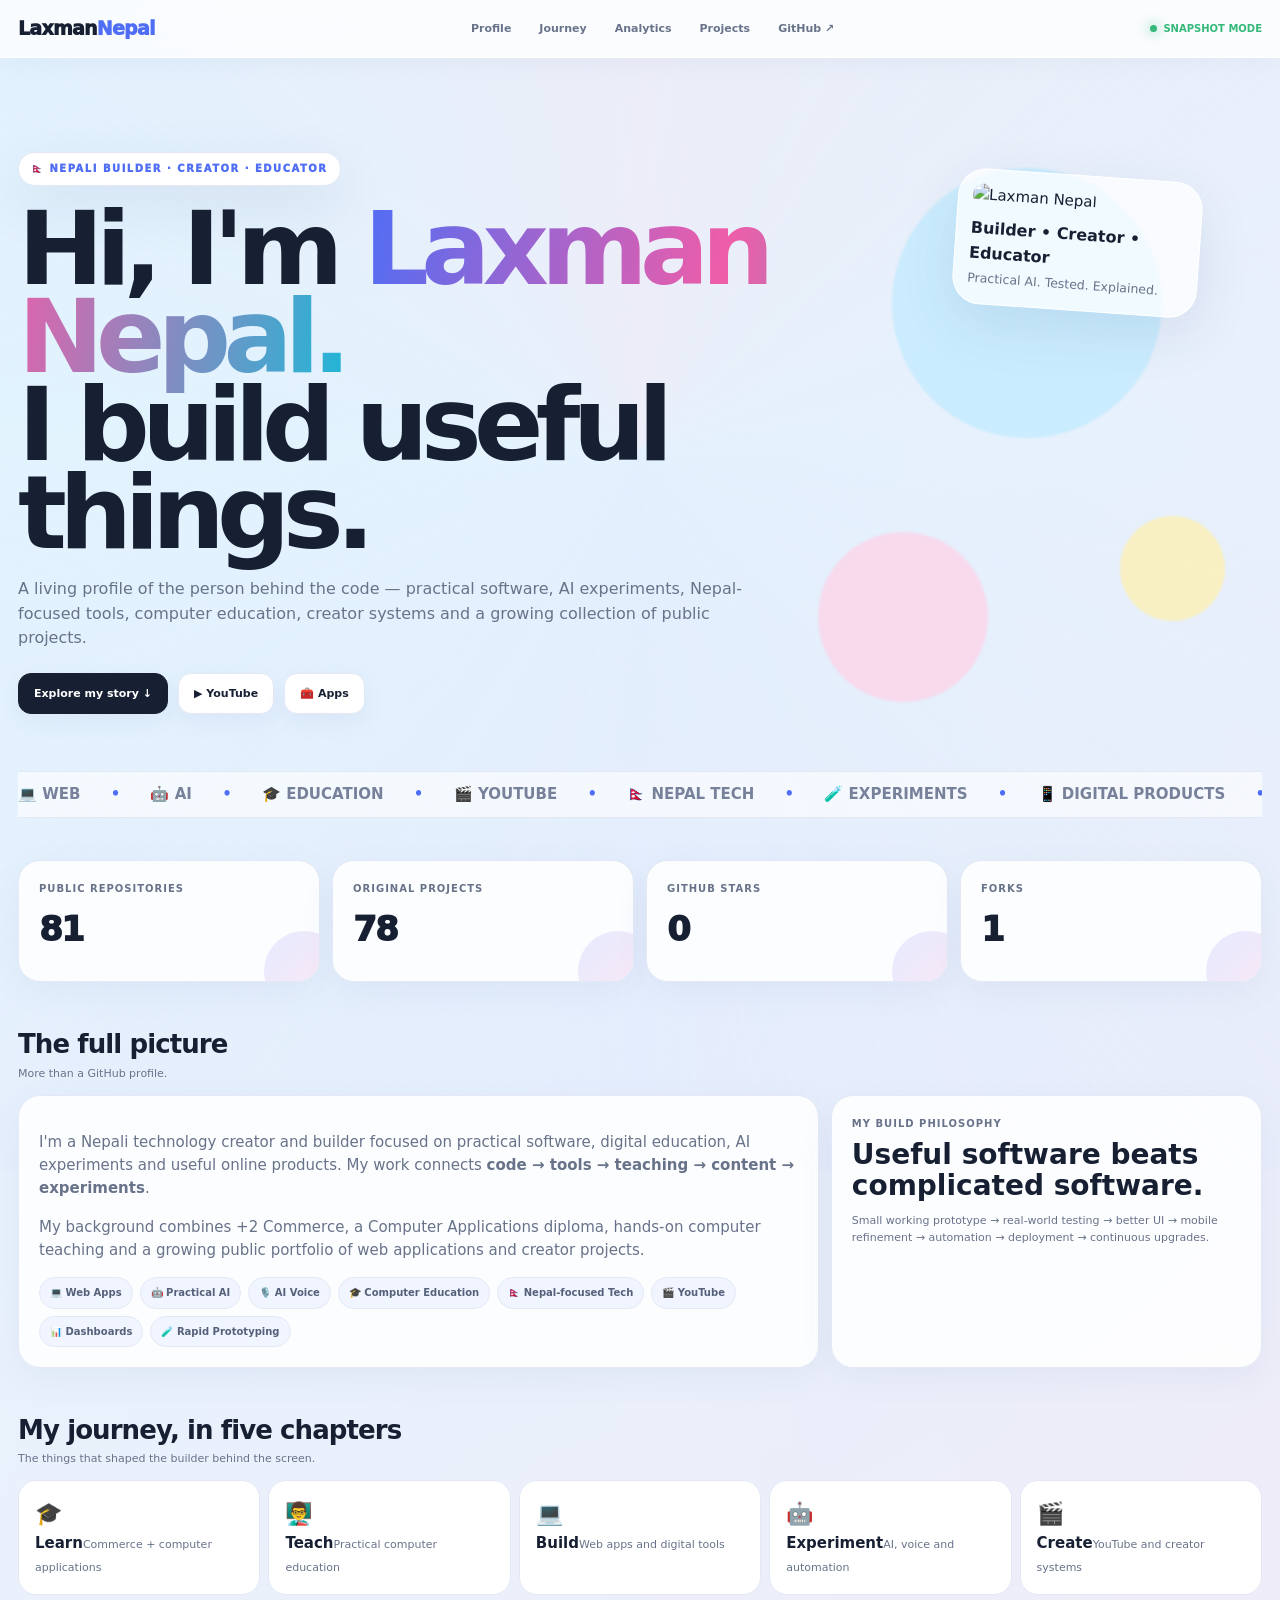
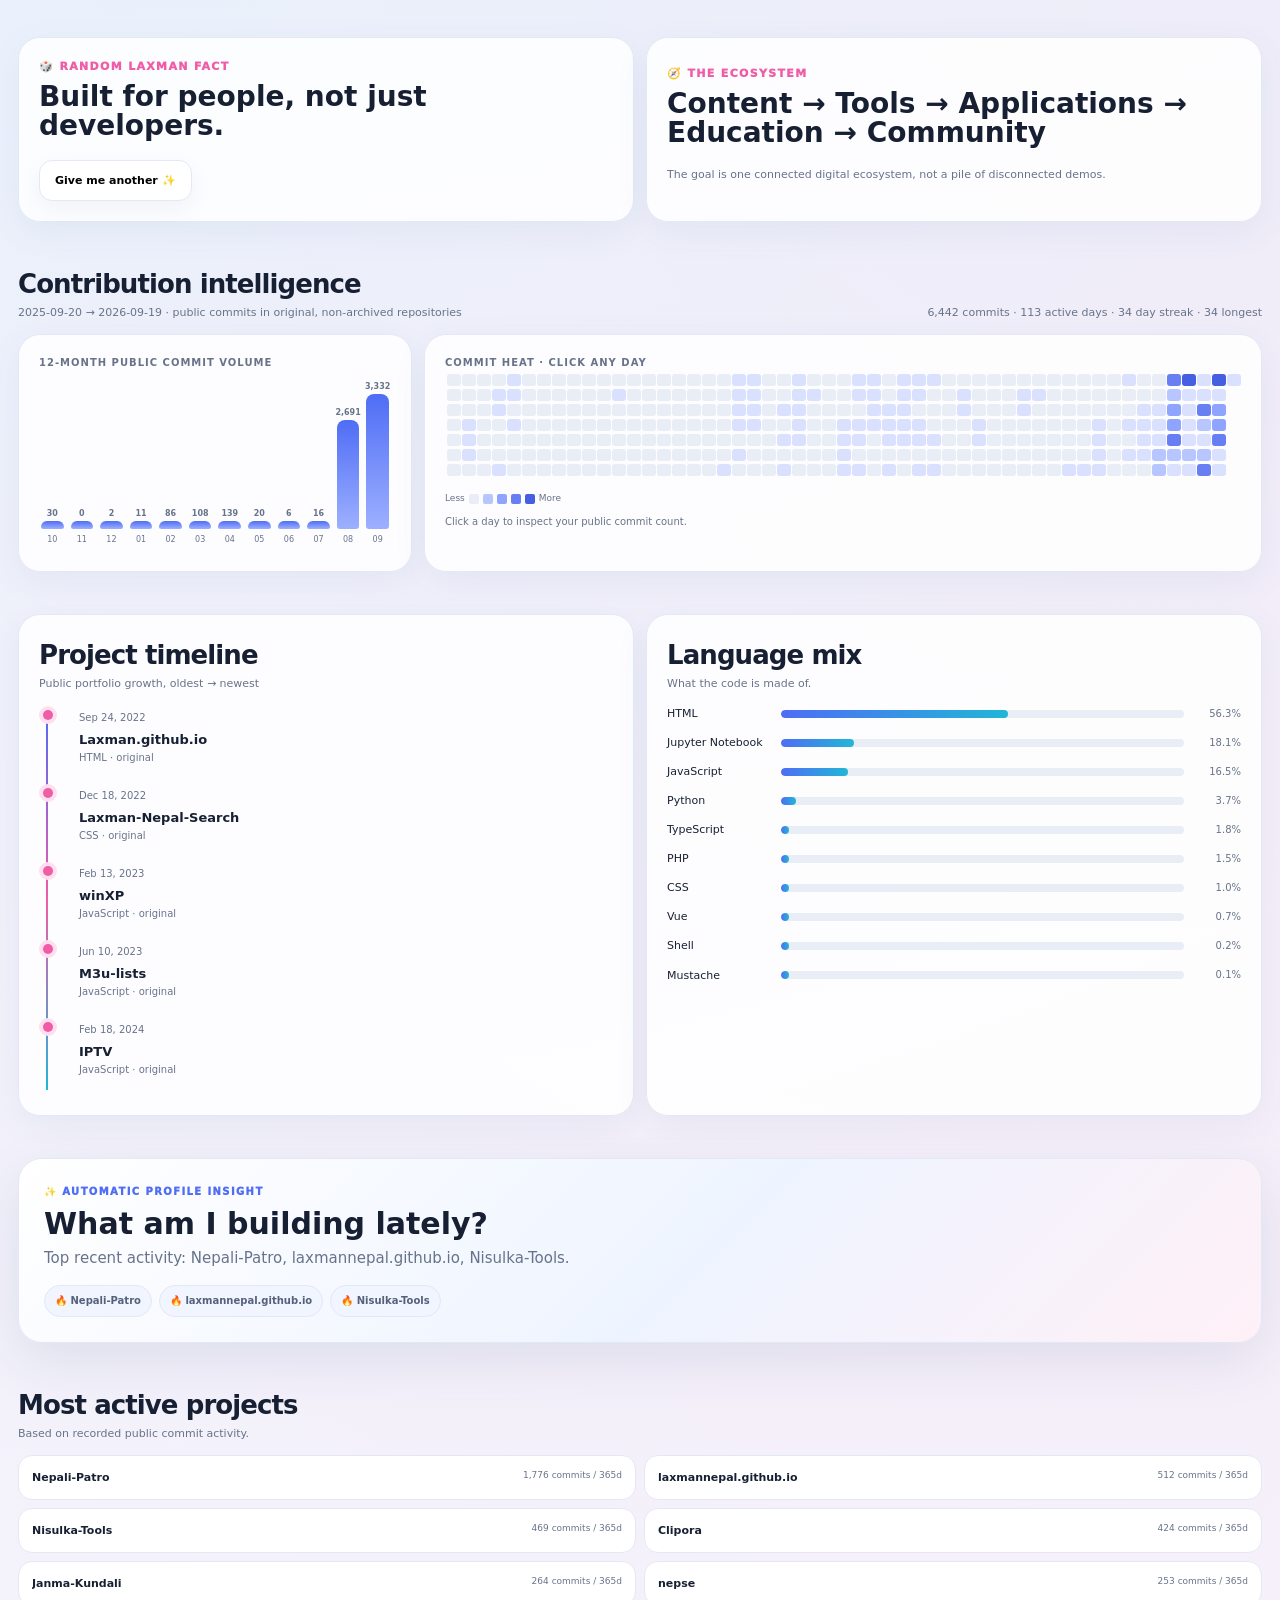
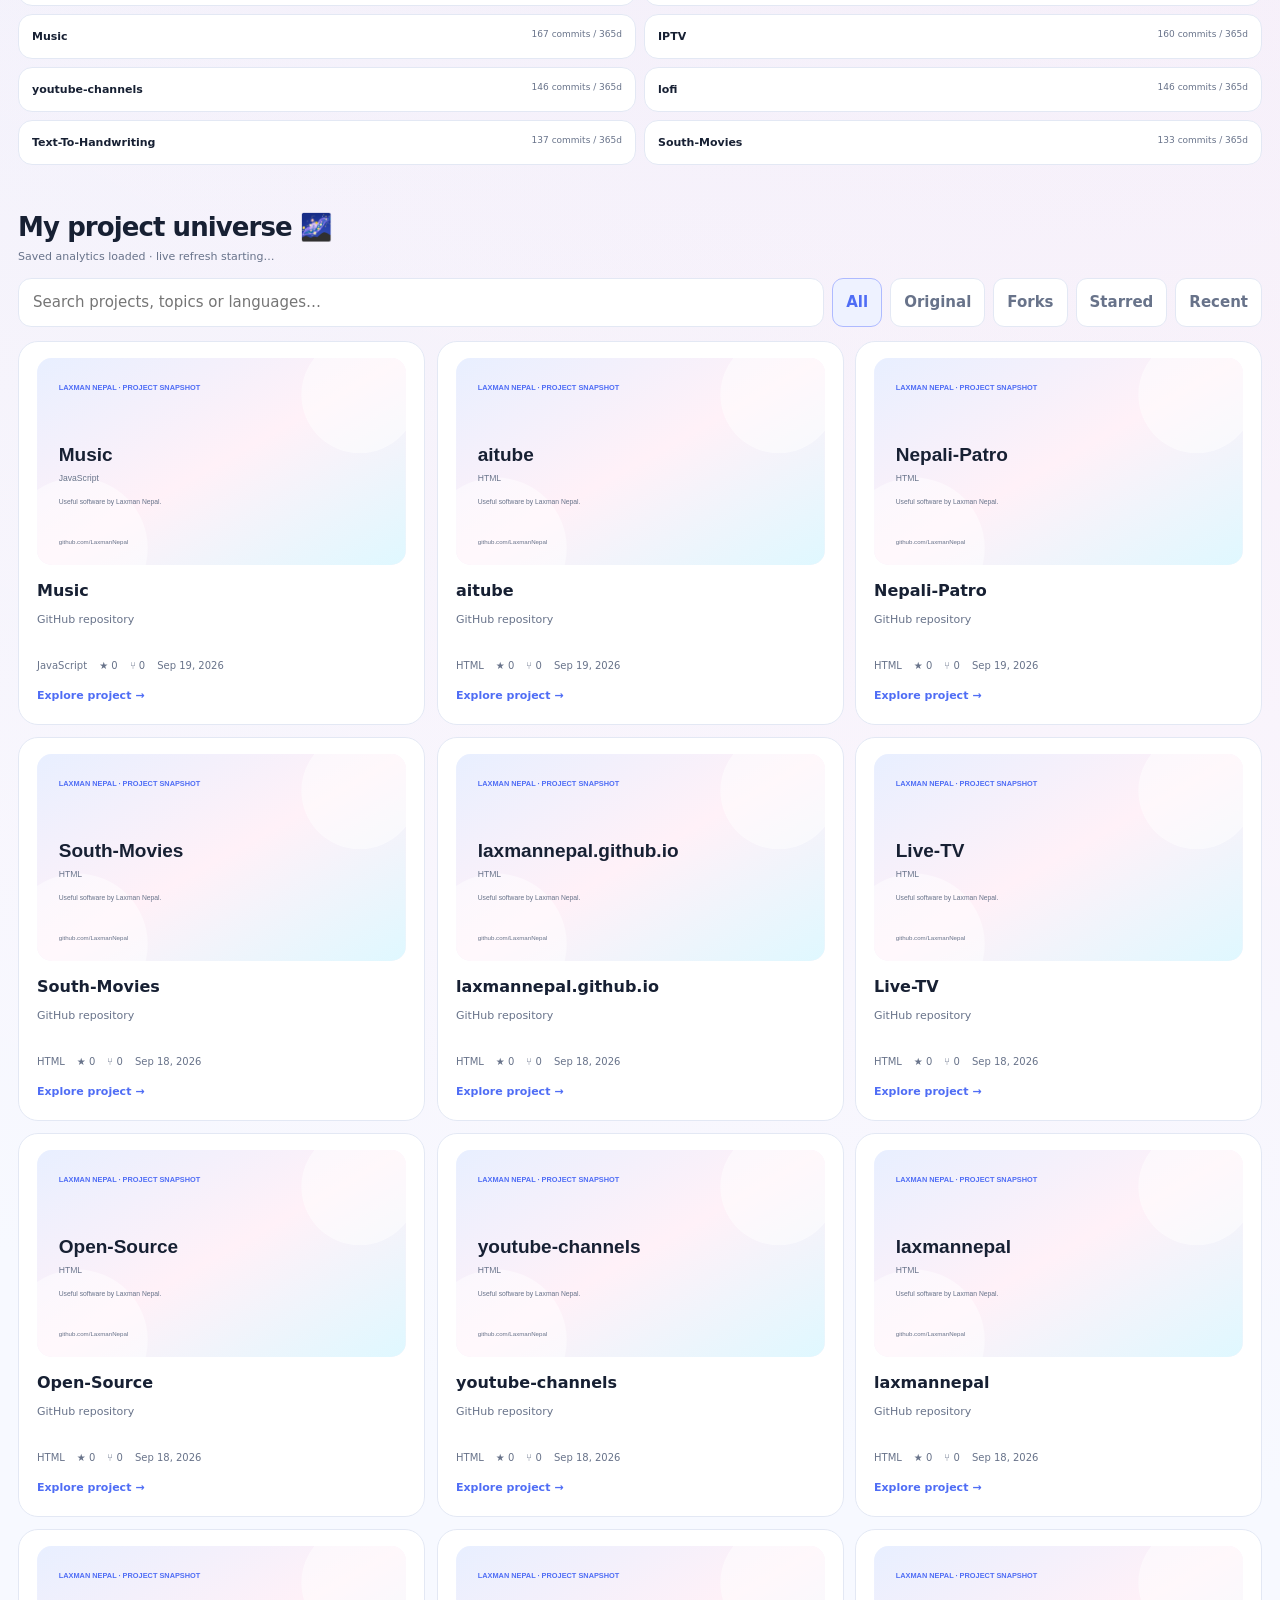
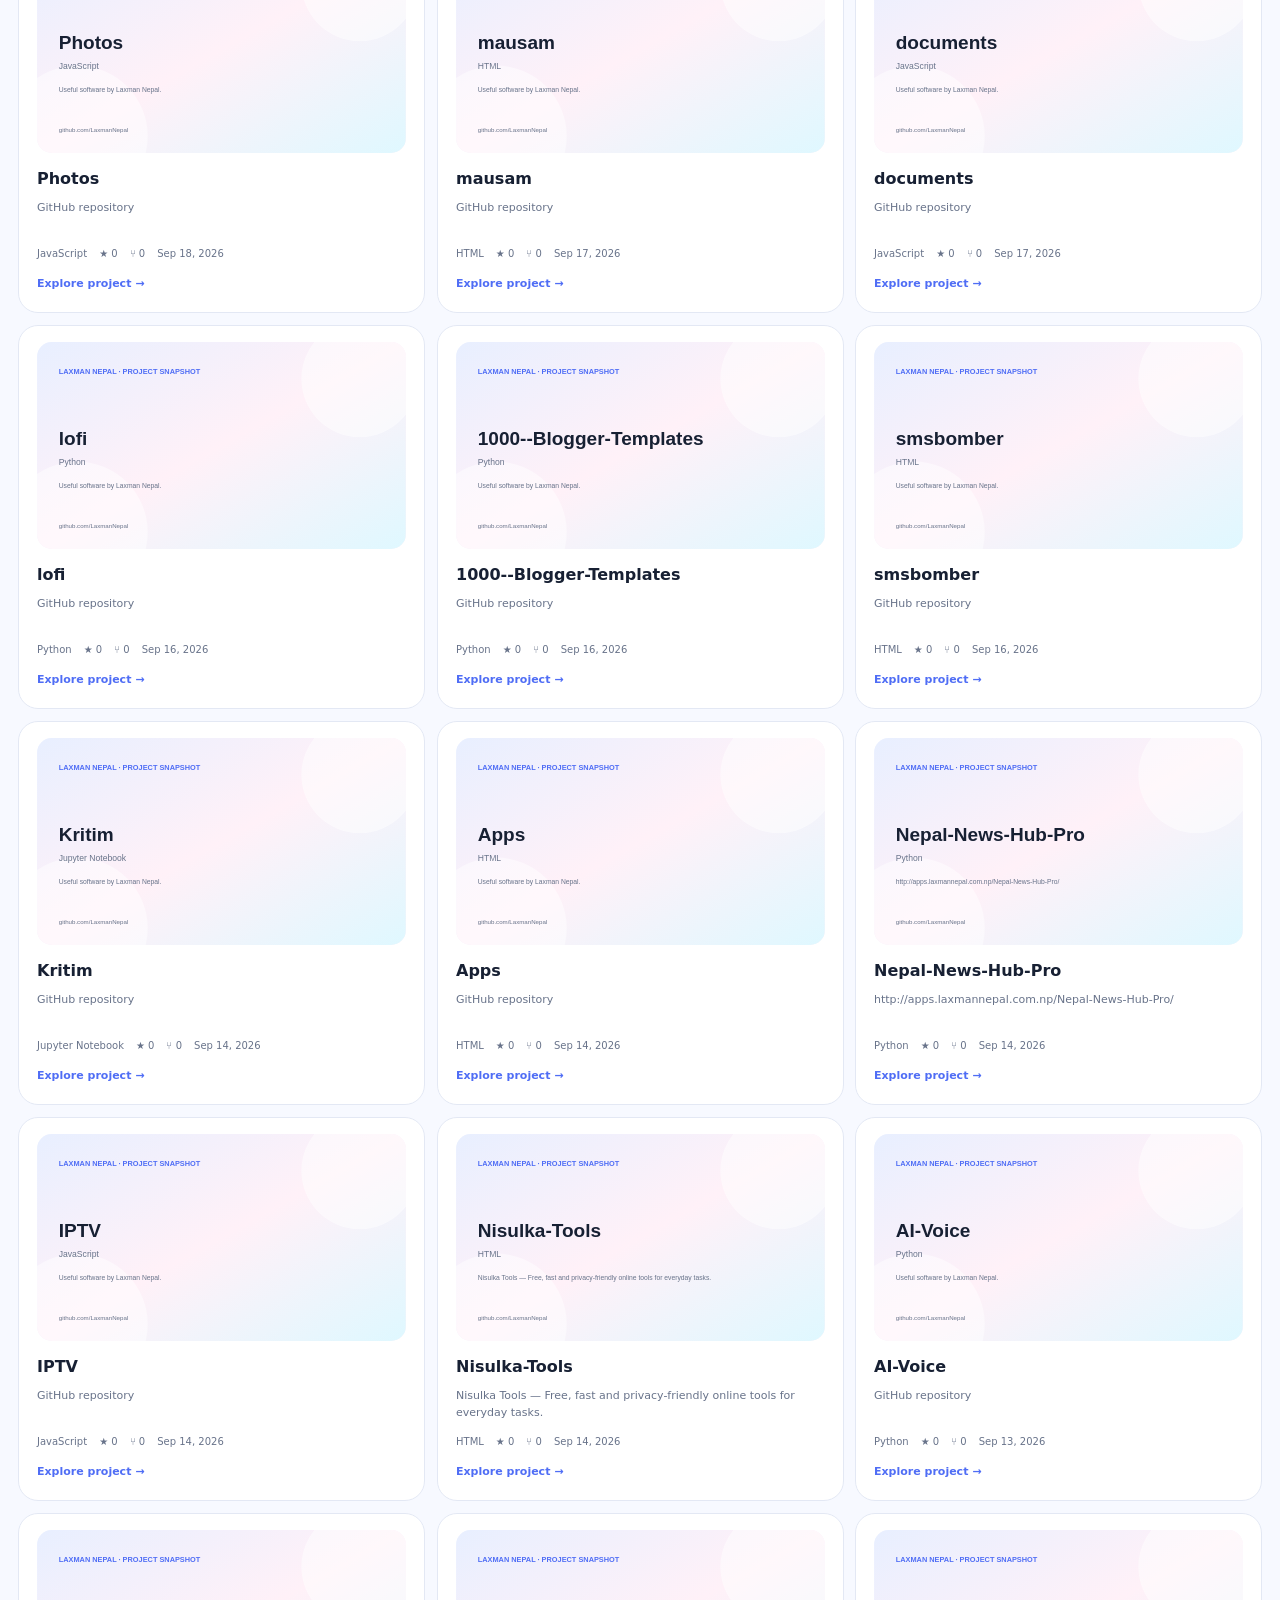
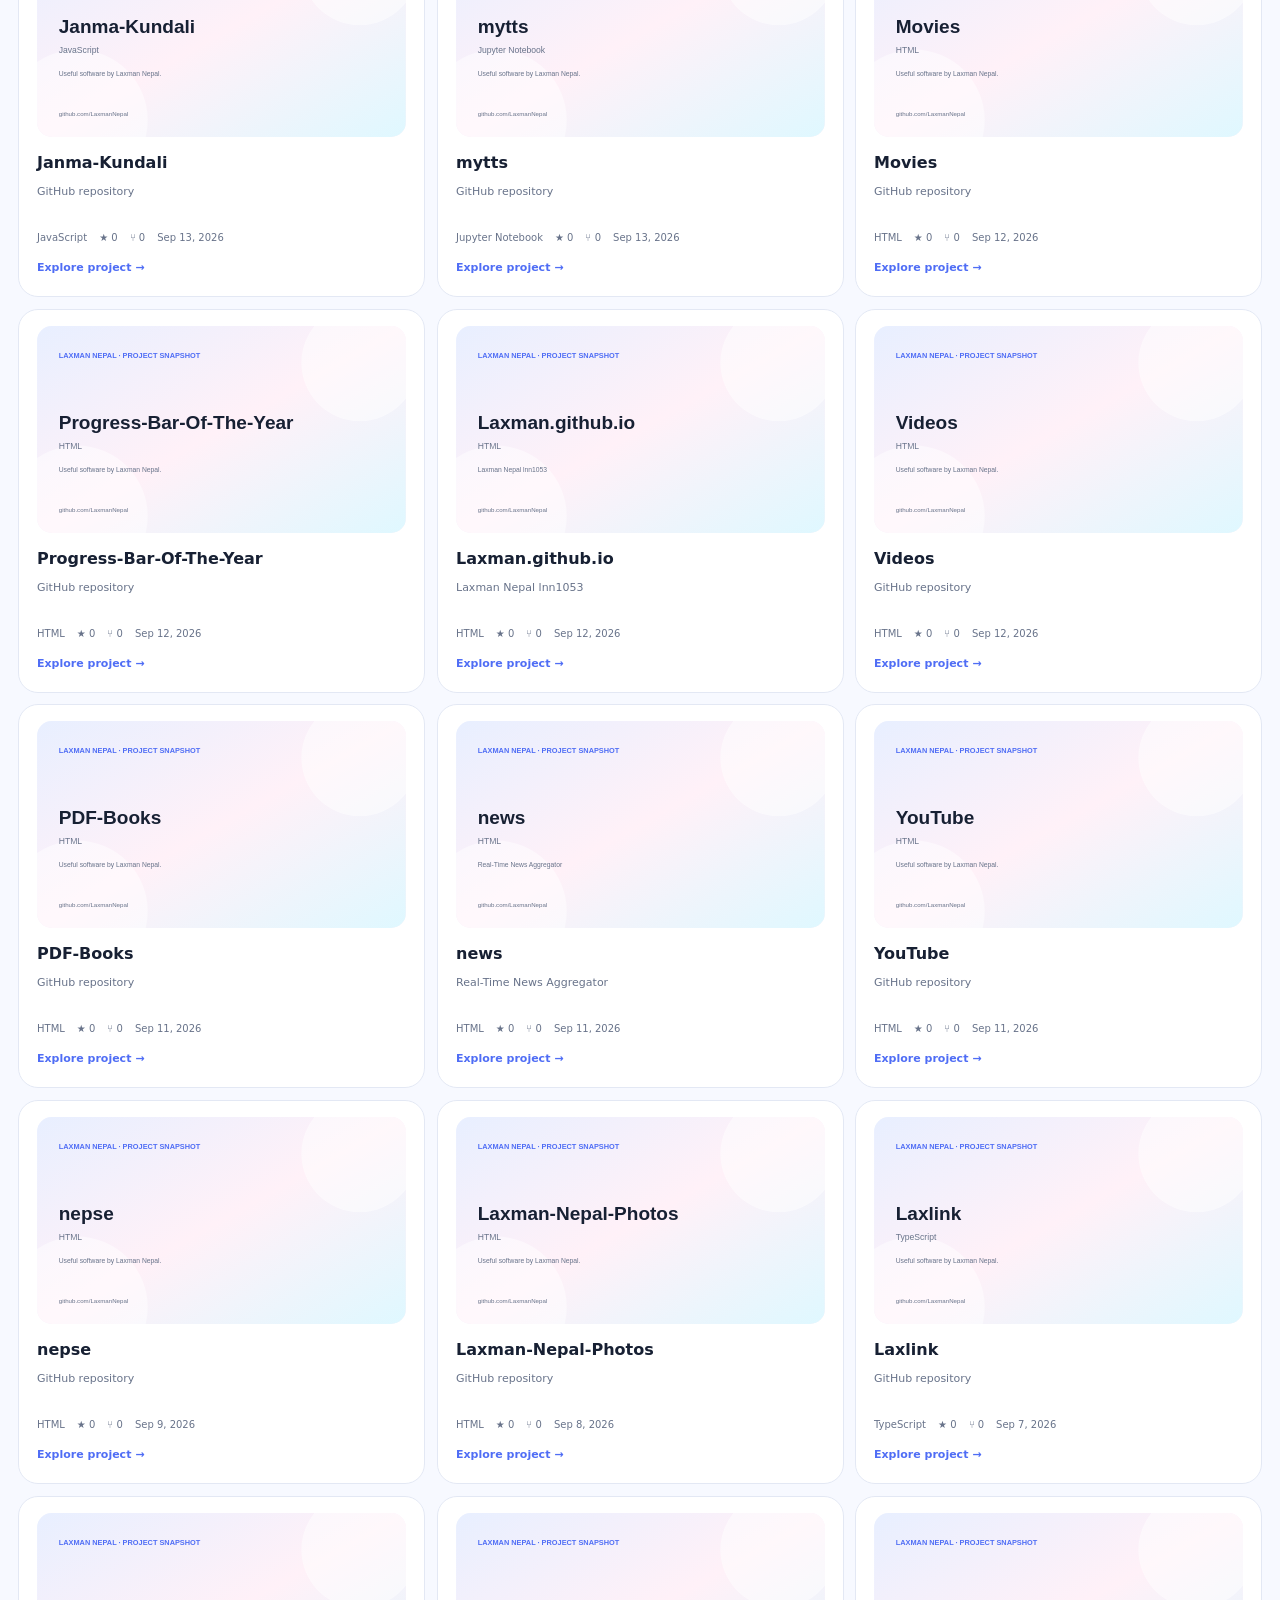
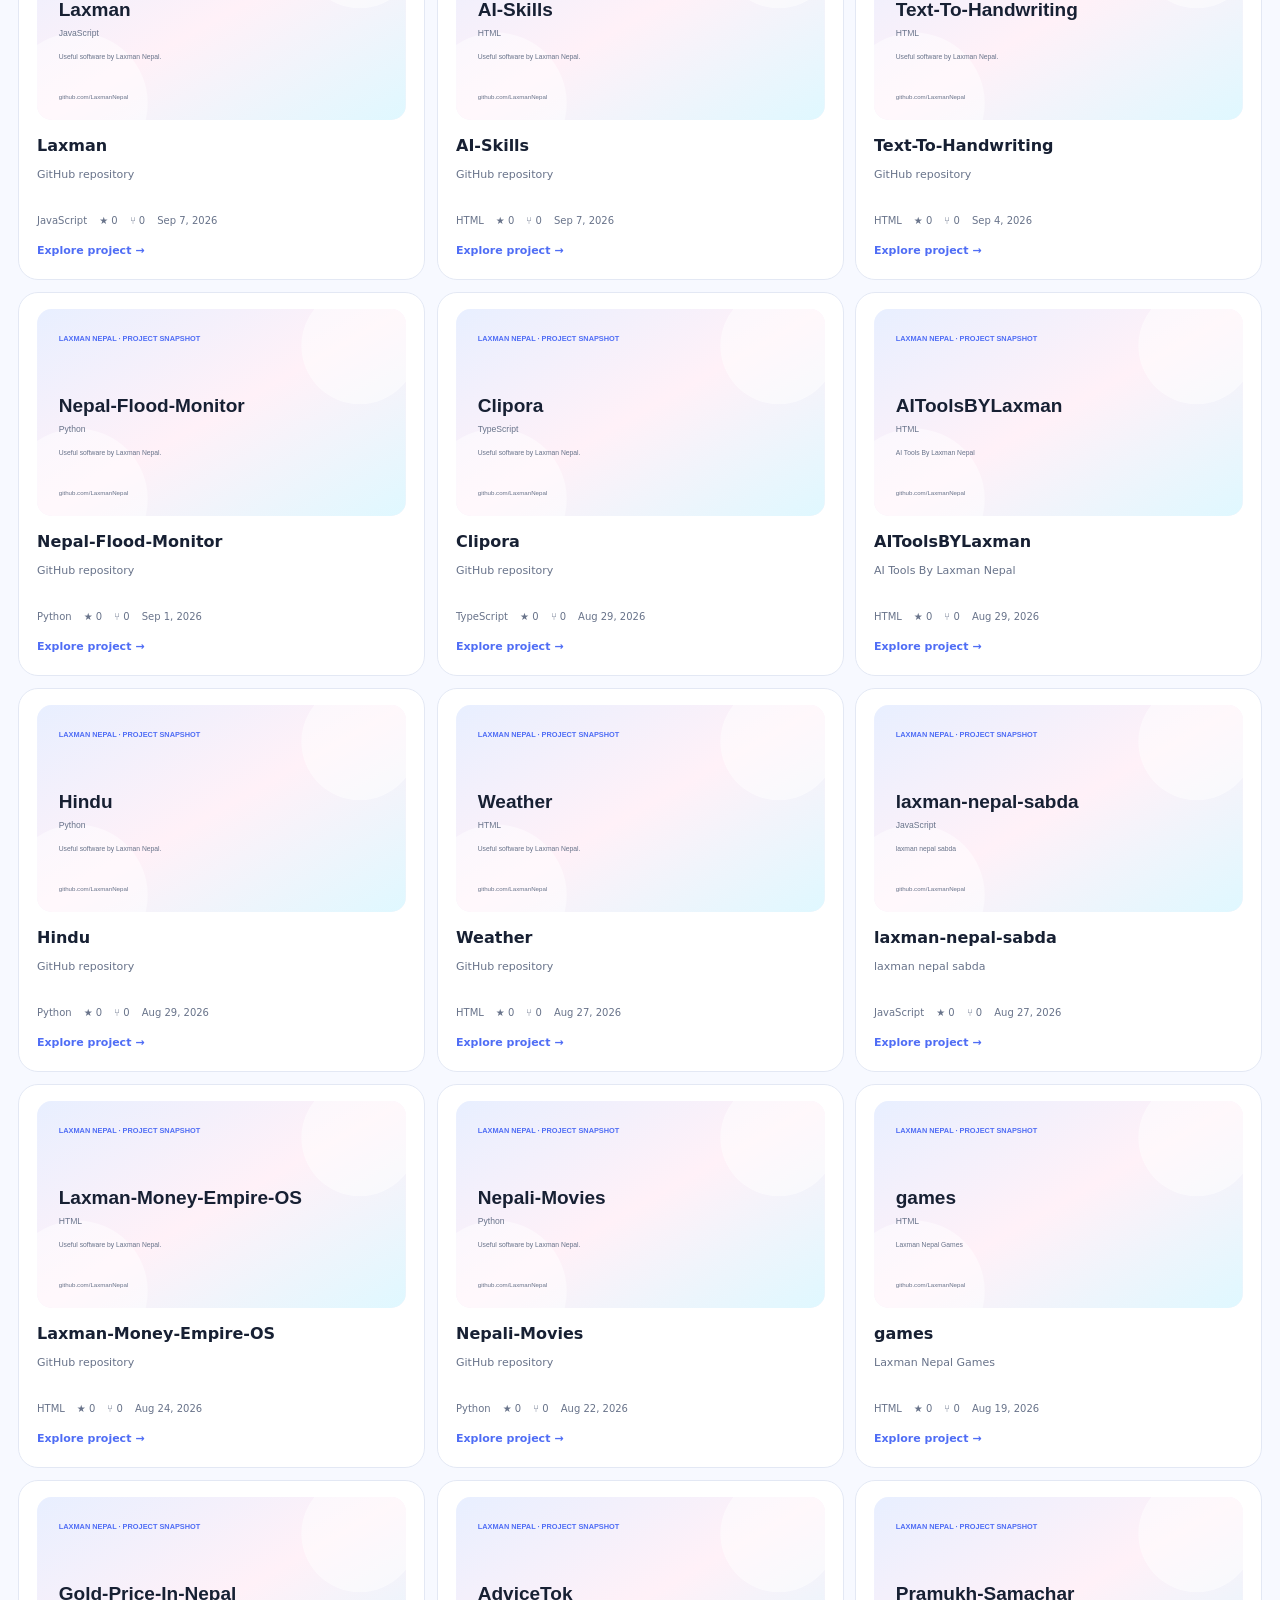
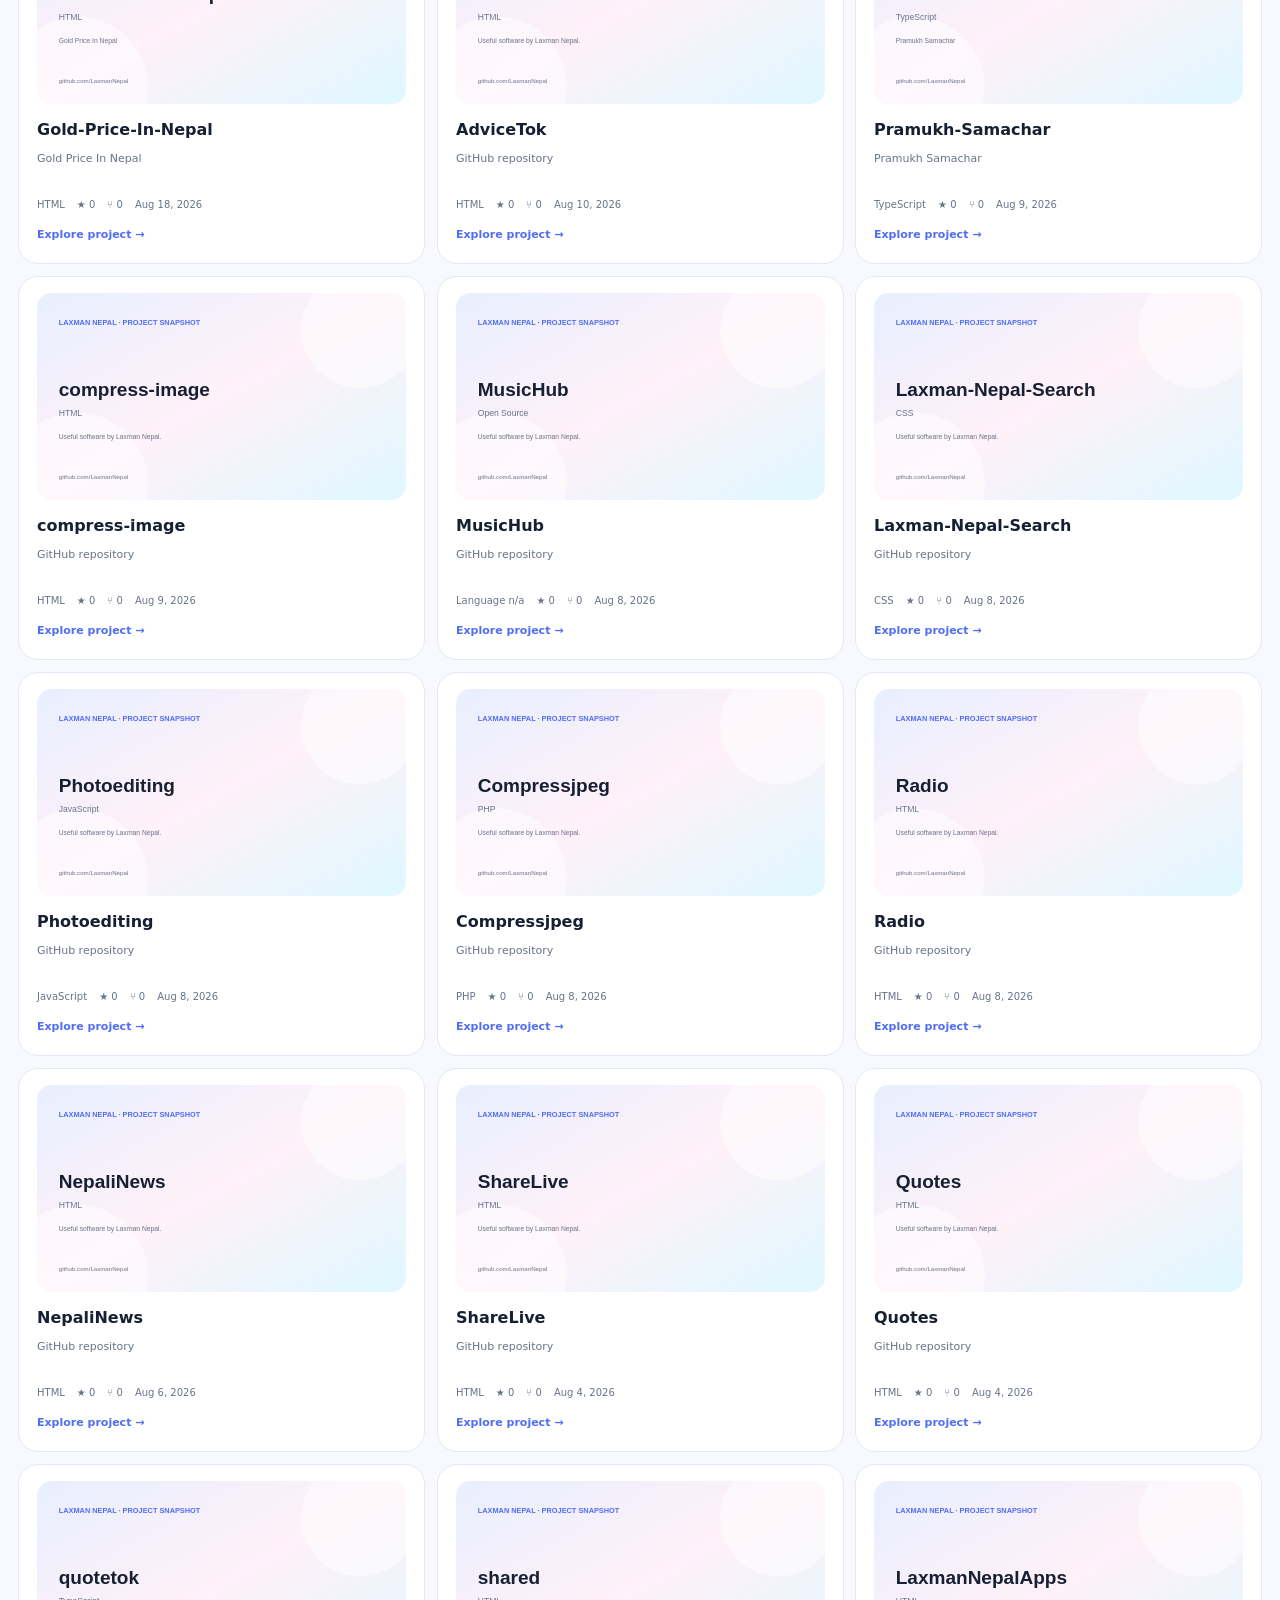
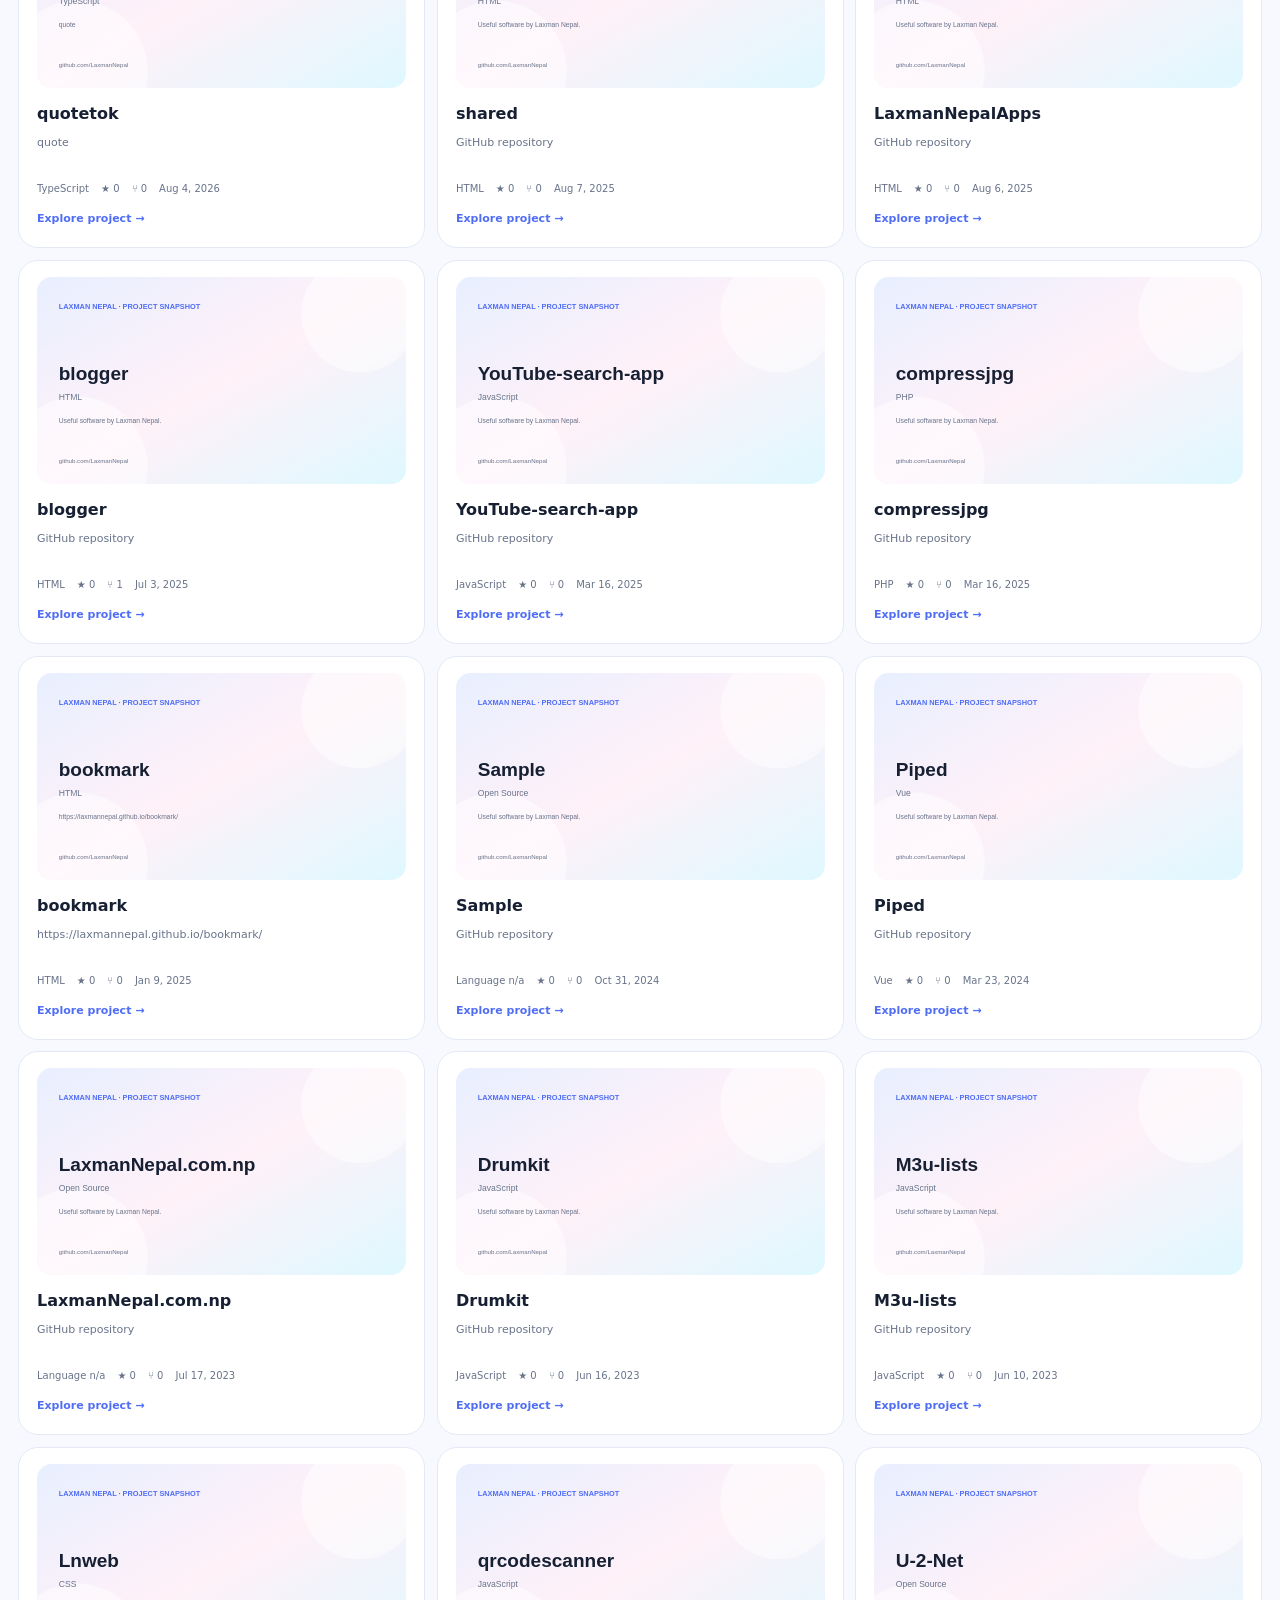
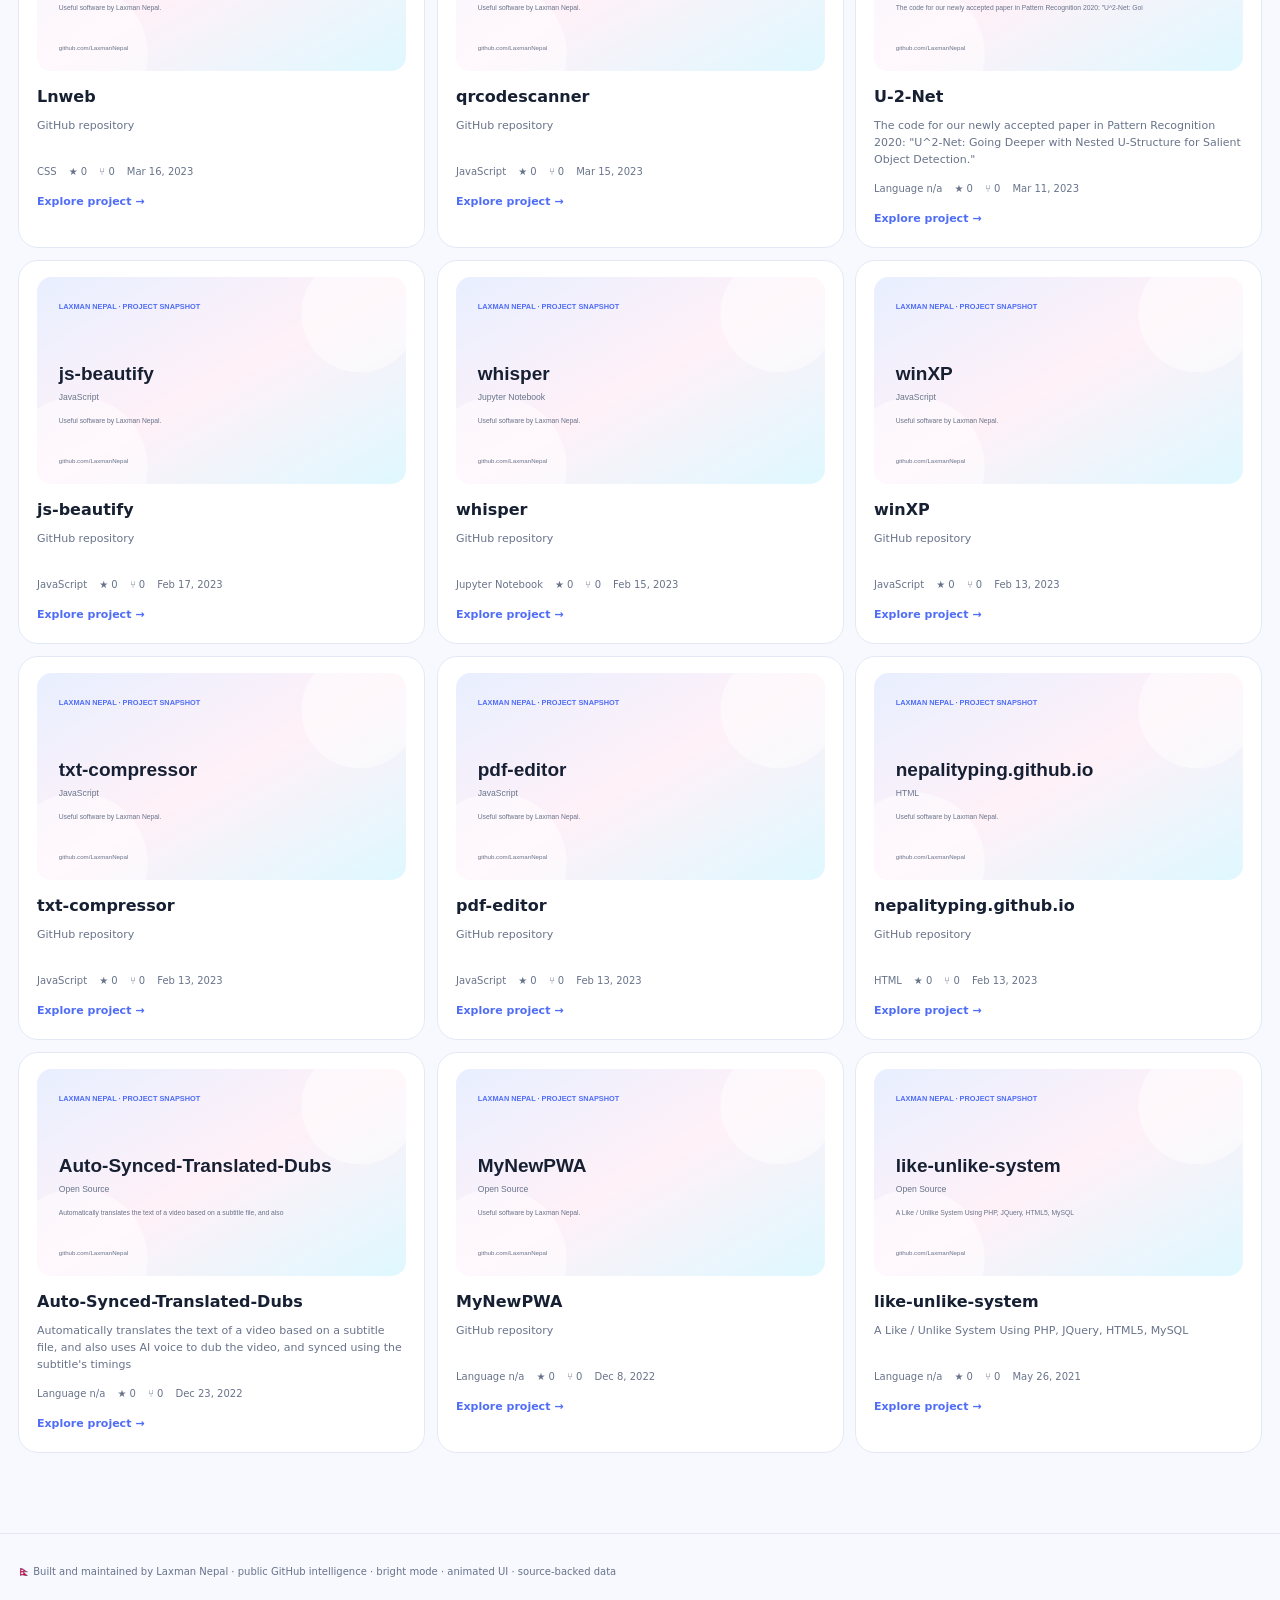
==== index.html @ 36eaf3b7 "Improve mobile navigation profile and ensure project cards render" ====
<!doctype html><html lang="en"><head><meta charset="utf-8"><meta name="viewport" content="width=device-width,initial-scale=1"><meta name="theme-color" content="#f7f9ff"><meta name="description" content="Laxman Nepal — builder, creator, computer educator and digital product maker."><title>Laxman Nepal — Builder • Creator • Digital Product Maker</title><style>:root{--bg:#f7f9ff;--surface:#fff;--surface2:#f1f5ff;--ink:#172033;--muted:#68738a;--line:#e3e8f4;--blue:#4f6df5;--cyan:#21b6d7;--pink:#ef5da8;--yellow:#f4b942;--green:#35b879;--shadow:0 18px 55px rgba(37,55,105,.10)}*{box-sizing:border-box}html{scroll-behavior:smooth}body{margin:0;background:radial-gradient(circle at 5% 0,#dff4ff 0,transparent 28%),radial-gradient(circle at 96% 10%,#ffe4f2 0,transparent 25%),var(--bg);color:var(--ink);font:15px/1.55 system-ui,-apple-system,BlinkMacSystemFont,"Segoe UI",sans-serif;overflow-x:hidden}body:before{content:"";position:fixed;inset:-30%;pointer-events:none;background:conic-gradient(from 90deg at 50% 50%,transparent,#dfe8ff55,transparent,#ffe3f055,transparent);animation:spin 24s linear infinite;z-index:-2}@keyframes spin{to{transform:rotate(360deg)}}a{color:inherit;text-decoration:none}button,input{font:inherit}header{position:sticky;top:0;z-index:50;border-bottom:1px solid #ffffffcc;background:#ffffffc9;backdrop-filter:blur(20px);box-shadow:0 5px 25px #35456d0d}nav{max-width:1380px;margin:auto;padding:12px 18px;display:flex;align-items:center;justify-content:space-between;gap:15px}.brand{font-weight:950;font-size:19px;letter-spacing:-.04em}.brand i{font-style:normal;color:var(--blue)}.navlinks{display:flex;gap:6px;flex-wrap:wrap}.navlinks a{padding:8px 11px;border-radius:99px;color:var(--muted);font-size:11px;font-weight:800}.navlinks a:hover{background:#eef2ff;color:var(--blue)}.live{font-size:10px;color:var(--green);font-weight:900;white-space:nowrap}.dot{display:inline-block;width:7px;height:7px;border-radius:50%;background:currentColor;margin-right:6px;box-shadow:0 0 13px currentColor;animation:pulse 1.5s infinite}@keyframes pulse{50%{transform:scale(.65);opacity:.5}}main{max-width:1380px;margin:auto;padding:22px 18px 80px}.hero{position:relative;padding:72px 0 42px;min-height:530px;display:flex;align-items:center}.heroCopy{max-width:850px;position:relative;z-index:2}.eyebrow{display:inline-flex;align-items:center;gap:7px;font-size:10px;letter-spacing:.15em;font-weight:950;color:var(--blue);background:#fff;border:1px solid var(--line);padding:8px 12px;border-radius:99px;box-shadow:var(--shadow)}h1{font-size:clamp(52px,8vw,112px);line-height:.86;letter-spacing:-.075em;margin:19px 0 20px;max-width:1050px}h1 .grad{background:linear-gradient(100deg,var(--blue),var(--pink),var(--cyan));-webkit-background-clip:text;background-clip:text;color:transparent}.sub{max-width:760px;color:var(--muted);font-size:16px}.heroActions{display:flex;gap:10px;flex-wrap:wrap;margin-top:22px}.pill{display:inline-flex;align-items:center;gap:7px;padding:11px 15px;border-radius:13px;border:1px solid var(--line);background:#fff;box-shadow:0 8px 22px #52669d12;font-weight:850;font-size:11px;transition:.2s}.pill.primary{background:var(--ink);color:#fff;border-color:var(--ink)}.pill:hover{transform:translateY(-3px);box-shadow:0 14px 28px #52669d22}.orb{position:absolute;border-radius:50%;filter:blur(1px);opacity:.72;animation:float 7s ease-in-out infinite}.orb.one{width:270px;height:270px;background:#bfeaff;right:8%;top:13%;animation-delay:-2s}.orb.two{width:170px;height:170px;background:#ffd1e7;right:22%;bottom:8%;animation-delay:-4s}.orb.three{width:105px;height:105px;background:#fff0ad;right:3%;bottom:20%;animation-delay:-1s}@keyframes float{50%{transform:translate(0,-20px) scale(1.04)}}.avatarCard{position:absolute;right:5%;top:95px;width:245px;padding:14px;background:#ffffffb8;border:1px solid #fff;border-radius:28px;box-shadow:var(--shadow);transform:rotate(4deg);animation:cardfloat 6s ease-in-out infinite;z-index:3}.avatarCard img{width:100%;aspect-ratio:1;border-radius:20px;object-fit:cover}.avatarCard strong{display:block;margin-top:10px;font-size:16px}.avatarCard small{color:var(--muted)}@keyframes cardfloat{50%{transform:rotate(-2deg) translateY(-10px)}}.grid{display:grid;grid-template-columns:repeat(4,1fr);gap:12px}.card{background:#ffffffd9;border:1px solid var(--line);border-radius:22px;padding:20px;box-shadow:0 10px 35px #445a9610;transition:.22s}.card:hover{transform:translateY(-4px);box-shadow:var(--shadow)}.stat{min-height:122px;position:relative;overflow:hidden}.stat:after{content:"";position:absolute;width:80px;height:80px;border-radius:50%;right:-25px;bottom:-30px;background:linear-gradient(135deg,#e5ebff,#ffe6f2)}.label{font-size:10px;color:var(--muted);text-transform:uppercase;letter-spacing:.1em;font-weight:800}.value{font-size:34px;font-weight:950;margin-top:6px;letter-spacing:-.05em}.section{margin-top:42px}.sectionHead{display:flex;justify-content:space-between;align-items:end;gap:15px;margin-bottom:13px}.sectionHead h2{margin:0;font-size:26px;letter-spacing:-.035em}.muted{color:var(--muted);font-size:11px}.profileGrid{display:grid;grid-template-columns:1.3fr .7fr;gap:12px}.bio{font-size:15px;color:var(--muted);max-width:850px}.chips{display:flex;gap:7px;flex-wrap:wrap;margin-top:15px}.chip{border:1px solid var(--line);background:var(--surface2);padding:7px 10px;border-radius:99px;font-size:10px;font-weight:800;color:#55617a}.journey{display:grid;grid-template-columns:repeat(5,1fr);gap:8px;margin-top:12px}.journeyItem{padding:16px;border:1px solid var(--line);background:#fff;border-radius:18px;position:relative;overflow:hidden}.journeyItem b{font-size:22px;display:block}.journeyItem span{font-size:11px;color:var(--muted)}.journeyItem:nth-child(1){transform:rotate(-1deg)}.journeyItem:nth-child(2){transform:rotate(1deg)}.journeyItem:nth-child(3){transform:rotate(-1deg)}.journeyItem:nth-child(4){transform:rotate(1deg)}.journeyItem:nth-child(5){transform:rotate(-1deg)}.fun{display:grid;grid-template-columns:1fr 1fr;gap:12px}.funBox{min-height:180px;display:flex;flex-direction:column;justify-content:center}.funTitle{font-size:11px;letter-spacing:.12em;text-transform:uppercase;color:var(--pink);font-weight:950}.fun h3{font-size:28px;line-height:1.05;margin:7px 0}.fun button{align-self:flex-start;margin-top:12px}.analytics{display:grid;grid-template-columns:1.05fr 1.45fr;gap:12px}.bars{height:180px;display:flex;align-items:end;gap:7px;padding:28px 2px 22px}.bar{flex:1;min-width:8px;border-radius:8px 8px 3px 3px;background:linear-gradient(180deg,var(--blue),#9db0ff);position:relative;animation:rise .7s both}.bar b{position:absolute;bottom:100%;left:50%;transform:translateX(-50%);font-size:8px;color:var(--muted)}.bar small{position:absolute;top:calc(100% + 5px);left:50%;transform:translateX(-50%);font-size:8px;color:var(--muted)}@keyframes rise{from{height:0!important}}.heatWrap{overflow:auto;padding:3px 2px 5px}.heat{display:grid;grid-template-columns:repeat(53,12px);grid-auto-flow:column;grid-template-rows:repeat(7,12px);gap:3px;width:max-content}.cell{width:12px;height:12px;border-radius:3px;background:#e8edf6;border:1px solid transparent;cursor:pointer;transition:.12s}.cell:hover{border-color:#6577c9;transform:scale(1.35)}.cell[data-l="1"]{background:#d9e1ff}.cell[data-l="2"]{background:#b8c6ff}.cell[data-l="3"]{background:#8ea4ff}.cell[data-l="4"]{background:#687ff3}.cell[data-l="5"]{background:#465fe0}.heatLegend{display:flex;align-items:center;gap:4px;margin-top:11px;color:var(--muted);font-size:9px}.heatLegend i{display:block;width:10px;height:10px;border-radius:2px;background:#e8edf6}.heatLegend i:nth-of-type(2){background:#b8c6ff}.heatLegend i:nth-of-type(3){background:#8ea4ff}.heatLegend i:nth-of-type(4){background:#687ff3}.heatLegend i:nth-of-type(5){background:#465fe0}.tooltip{margin-top:8px;min-height:17px;color:var(--muted);font-size:10px}.two{display:grid;grid-template-columns:1fr 1fr;gap:12px}.timeline{position:relative;padding-left:27px;max-height:390px;overflow:auto}.timeline:before{content:"";position:absolute;left:7px;top:5px;bottom:5px;width:2px;background:linear-gradient(var(--blue),var(--pink),var(--cyan))}.event{position:relative;padding:0 0 17px 13px;display:block}.event:before{content:"";position:absolute;left:-23px;top:5px;width:10px;height:10px;border-radius:50%;background:var(--pink);box-shadow:0 0 0 4px #ffe0ee}.event time{font-size:10px;color:var(--muted)}.event strong{display:block;font-size:13px;margin-top:2px}.event span{display:block;color:var(--muted);font-size:10px}.languages{display:flex;flex-direction:column;gap:12px}.lang{display:grid;grid-template-columns:105px 1fr 48px;align-items:center;gap:9px;font-size:11px}.track{height:8px;border-radius:99px;background:#e8edf6;overflow:hidden}.fill{height:100%;border-radius:99px;background:linear-gradient(90deg,var(--blue),var(--cyan))}.lang em{font-style:normal;color:var(--muted);text-align:right;font-size:10px}.insight{background:linear-gradient(135deg,#fff,#eef4ff 55%,#fff0f7);border:1px solid var(--line);border-radius:24px;padding:25px;box-shadow:var(--shadow)}.insightTitle{font-size:10px;letter-spacing:.14em;text-transform:uppercase;color:var(--blue);font-weight:950}.insight h3{font-size:30px;line-height:1.05;margin:8px 0}.insight p{color:var(--muted);margin:0;max-width:950px}.activity{display:grid;grid-template-columns:repeat(2,1fr);gap:8px}.row{display:flex;justify-content:space-between;gap:12px;padding:13px;border:1px solid var(--line);border-radius:14px;background:#fff;transition:.15s}.row:hover{border-color:#aebaff;transform:translateX(4px)}.row strong{font-size:11px;overflow:hidden;text-overflow:ellipsis;white-space:nowrap}.row span{color:var(--muted);font-size:9px;white-space:nowrap}.filters{display:flex;gap:8px;flex-wrap:wrap}.search{flex:1;min-width:220px;background:#fff;border:1px solid var(--line);color:var(--ink);padding:12px 14px;border-radius:13px;outline:0}.search:focus{border-color:var(--blue);box-shadow:0 0 0 4px #4f6df515}.btn{background:#fff;border:1px solid var(--line);color:var(--muted);padding:10px 13px;border-radius:11px;cursor:pointer;font-weight:800}.btn.active,.btn:hover{color:var(--blue);border-color:#aebaff;background:#eef2ff}.repos{display:grid;grid-template-columns:repeat(3,1fr);gap:12px;margin-top:14px}.repo{background:#fff;will-change:transform;opacity:1}.repoShot{width:100%;aspect-ratio:16/9;object-fit:cover;border-radius:15px;margin:-2px 0 14px;background:linear-gradient(135deg,#eef3ff,#fff0f7);display:block;transition:transform .5s cubic-bezier(.2,.8,.2,1),filter .4s}.repo:hover .repoShot{transform:scale(1.035);filter:saturate(1.08)}.repo{background:#fff;border:1px solid var(--line);border-radius:20px;padding:18px;transition:.2s;position:relative;overflow:hidden}.repo:before{content:"";position:absolute;left:0;top:0;width:100%;height:3px;background:linear-gradient(90deg,var(--blue),var(--pink),var(--cyan));transform:scaleX(0);transform-origin:left;transition:.25s}.repo:hover{transform:translateY(-5px) rotate(.2deg);box-shadow:var(--shadow)}.repo:hover:before{transform:scaleX(1)}.repo h3{margin:0 0 7px;font-size:16px;overflow-wrap:anywhere}.repo p{margin:0 0 13px;color:var(--muted);font-size:11px;min-height:34px}.meta{display:flex;gap:12px;flex-wrap:wrap;color:var(--muted);font-size:10px}.repo a.more{display:inline-block;margin-top:13px;color:var(--blue);font-size:11px;font-weight:900}.empty{padding:25px;text-align:center;color:var(--muted);grid-column:1/-1}.status{margin-top:9px;color:var(--muted);font-size:10px}.marquee{overflow:hidden;white-space:nowrap;border-block:1px solid var(--line);background:#fff9;margin-top:15px}.marquee span{display:inline-block;padding:11px 0;font-weight:900;color:#77819a;animation:marquee 22s linear infinite}.marquee b{color:var(--blue);margin:0 25px}@keyframes marquee{to{transform:translateX(-50%)}}footer{max-width:1380px;margin:auto;padding:30px 18px;color:var(--muted);border-top:1px solid var(--line);font-size:10px}@media(max-width:1050px){.avatarCard{right:1%;opacity:.65}.profileGrid{grid-template-columns:1fr}.journey{grid-template-columns:repeat(3,1fr)}}@media(max-width:950px){.grid{grid-template-columns:repeat(2,1fr)}.repos{grid-template-columns:repeat(2,1fr)}.analytics,.two,.fun,.activity{grid-template-columns:1fr}.avatarCard{display:block;position:relative;right:auto;top:auto;margin:22px auto 0;width:min(210px,62vw);opacity:1;transform:rotate(2deg)}}@media(max-width:600px){body{font-size:14px}.navlinks{display:flex;position:absolute;top:58px;left:10px;right:10px;justify-content:center;overflow-x:auto;flex-wrap:nowrap;padding:6px;background:#ffffffed;border:1px solid var(--line);border-radius:14px;box-shadow:var(--shadow);backdrop-filter:blur(16px)}.navlinks a{white-space:nowrap;padding:7px 9px}.live{display:none}main{padding-top:8px}.hero{padding:92px 0 30px;min-height:560px;flex-direction:column;align-items:flex-start}h1{font-size:clamp(43px,14vw,62px);line-height:.9}.sub{font-size:14px}.section{margin-top:28px}.sectionHead{align-items:flex-start;flex-direction:column;gap:5px}.sectionHead h2{font-size:22px}.card{padding:16px}.value{font-size:30px}.journeyItem{transform:none!important}.heroActions{width:100%}.grid,.repos,.journey{grid-template-columns:1fr}.card{border-radius:18px}.heat{grid-template-columns:repeat(53,9px);grid-template-rows:repeat(7,9px);gap:2px}.cell{width:9px;height:9px}.lang{grid-template-columns:90px 1fr 40px}.heroActions .pill{flex:1;justify-content:center}}.section,.card,.repo,.journeyItem,.insight{opacity:0;transform:translateY(22px);transition:opacity .7s ease,transform .7s cubic-bezier(.2,.8,.2,1)}.section.in-view,.card.in-view,.repo.in-view,.journeyItem.in-view,.insight.in-view{opacity:1;transform:translateY(0)}@media(prefers-reduced-motion:reduce){*,*:before,*:after{animation-duration:.01ms!important;animation-iteration-count:1!important;scroll-behavior:auto!important}.section,.card,.repo,.journeyItem,.insight{opacity:1!important;transform:none!important}}</style></head><body>
<header><nav><a class="brand" href="./">Laxman<i>Nepal</i></a><div class="navlinks"><a href="#profile">Profile</a><a href="#journey">Journey</a><a href="#analytics">Analytics</a><a href="#projects">Projects</a><a href="https://github.com/LaxmanNepal" target="_blank" rel="noopener">GitHub ↗</a></div><div class="live"><span class="dot"></span><span id="mode">LIVE PROFILE</span></div></nav></header>
<main>
<section class="hero"><div class="heroCopy"><div class="eyebrow">🇳🇵 NEPALI BUILDER · CREATOR · EDUCATOR</div><h1>Hi, I'm <span class="grad">Laxman Nepal.</span><br>I build useful things.</h1><p class="sub">A living profile of the person behind the code — practical software, AI experiments, Nepal-focused tools, computer education, creator systems and a growing collection of public projects.</p><div class="heroActions"><a class="pill primary" id="helloBtn" href="#profile">Explore my story ↓</a><a class="pill" href="https://www.youtube.com/@laxmannepalofficial" target="_blank" rel="noopener">▶ YouTube</a><a class="pill" href="https://apps.laxmannepal.com.np/apps/" target="_blank" rel="noopener">🧰 Apps</a></div></div><div class="orb one"></div><div class="orb two"></div><div class="orb three"></div><div class="avatarCard"><img src="https://avatars.githubusercontent.com/u/84069546?v=4" alt="Laxman Nepal"><strong>Builder • Creator • Educator</strong><small>Practical AI. Tested. Explained.</small></div></section>
<div class="marquee"><span>💻 WEB <b>•</b> 🤖 AI <b>•</b> 🎓 EDUCATION <b>•</b> 🎬 YOUTUBE <b>•</b> 🇳🇵 NEPAL TECH <b>•</b> 🧪 EXPERIMENTS <b>•</b> 📱 DIGITAL PRODUCTS <b>•</b> 💻 WEB <b>•</b> 🤖 AI <b>•</b></span></div>
<section class="grid section"><div class="card stat"><div class="label">Public repositories</div><div class="value" id="reposN">—</div></div><div class="card stat"><div class="label">Original projects</div><div class="value" id="original">—</div></div><div class="card stat"><div class="label">GitHub stars</div><div class="value" id="stars">—</div></div><div class="card stat"><div class="label">Forks</div><div class="value" id="forks">—</div></div></section>
<section class="section" id="profile"><div class="sectionHead"><div><h2>The full picture</h2><div class="muted">More than a GitHub profile.</div></div></div><div class="profileGrid"><div class="card"><p class="bio">I'm a Nepali technology creator and builder focused on practical software, digital education, AI experiments and useful online products. My work connects <b>code → tools → teaching → content → experiments</b>.</p><p class="bio">My background combines +2 Commerce, a Computer Applications diploma, hands-on computer teaching and a growing public portfolio of web applications and creator projects.</p><div class="chips"><span class="chip">💻 Web Apps</span><span class="chip">🤖 Practical AI</span><span class="chip">🎙️ AI Voice</span><span class="chip">🎓 Computer Education</span><span class="chip">🇳🇵 Nepal-focused Tech</span><span class="chip">🎬 YouTube</span><span class="chip">📊 Dashboards</span><span class="chip">🧪 Rapid Prototyping</span></div></div><div class="card"><div class="label">My build philosophy</div><h3 style="font-size:28px;line-height:1.08;margin:9px 0">Useful software beats complicated software.</h3><p class="muted">Small working prototype → real-world testing → better UI → mobile refinement → automation → deployment → continuous upgrades.</p></div></div></section>
<section class="section" id="journey"><div class="sectionHead"><div><h2>My journey, in five chapters</h2><div class="muted">The things that shaped the builder behind the screen.</div></div></div><div class="journey"><div class="journeyItem"><b>🎓</b><strong>Learn</strong><span>Commerce + computer applications</span></div><div class="journeyItem"><b>👨‍🏫</b><strong>Teach</strong><span>Practical computer education</span></div><div class="journeyItem"><b>💻</b><strong>Build</strong><span>Web apps and digital tools</span></div><div class="journeyItem"><b>🤖</b><strong>Experiment</strong><span>AI, voice and automation</span></div><div class="journeyItem"><b>🎬</b><strong>Create</strong><span>YouTube and creator systems</span></div></div></section>
<section class="section fun"><div class="card funBox"><div class="funTitle">🎲 Random Laxman fact</div><h3 id="fact">Built for people, not just developers.</h3><button class="pill" id="factBtn">Give me another ✨</button></div><div class="card funBox"><div class="funTitle">🧭 The ecosystem</div><h3>Content → Tools → Applications → Education → Community</h3><p class="muted">The goal is one connected digital ecosystem, not a pile of disconnected demos.</p></div></section>
<section class="section" id="analytics"><div class="sectionHead"><div><h2>Contribution intelligence</h2><div class="muted" id="period">Loading saved public activity…</div></div><div class="muted" id="summary">—</div></div><div class="analytics"><div class="card"><div class="label">12-month public commit volume</div><div class="bars" id="monthly"></div></div><div class="card"><div class="label">Commit heat · click any day</div><div class="heatWrap"><div class="heat" id="heat"></div></div><div class="heatLegend">Less <i></i><i></i><i></i><i></i><i></i> More</div><div class="tooltip" id="heatTip">Waiting for analytics snapshot.</div></div></div></section>
<section class="section two"><div class="card"><div class="sectionHead"><div><h2>Project timeline</h2><div class="muted">Public portfolio growth, oldest → newest</div></div></div><div class="timeline" id="timeline"><div class="empty">Creation dates will appear after enrichment.</div></div></div><div class="card"><div class="sectionHead"><div><h2>Language mix</h2><div class="muted">What the code is made of.</div></div></div><div class="languages" id="languages"><div class="empty">Language data will appear after enrichment.</div></div></div></section>
<section class="section"><div class="insight"><div class="insightTitle">✨ Automatic profile insight</div><h3>What am I building lately?</h3><p id="insightText">Waiting for source-backed repository and commit activity.</p><div class="chips" id="insightChips"></div></div></section>
<section class="section"><div class="sectionHead"><div><h2>Most active projects</h2><div class="muted">Based on recorded public commit activity.</div></div></div><div class="activity" id="activity"><div class="empty">Loading activity…</div></div></section>
<section class="section" id="projects"><div class="sectionHead"><div><h2>My project universe 🌌</h2><div class="muted" id="status">Embedded index renders instantly.</div></div></div><div class="filters"><input id="search" class="search" placeholder="Search projects, topics or languages…"><button class="btn active" data-filter="all">All</button><button class="btn" data-filter="original">Original</button><button class="btn" data-filter="fork">Forks</button><button class="btn" data-filter="starred">Starred</button><button class="btn" data-filter="recent">Recent</button></div><div class="repos" id="repos"></div></section>
</main><footer>🇳🇵 Built and maintained by Laxman Nepal · public GitHub intelligence · bright mode · animated UI · source-backed data</footer><script>
const DATA=["Laxman.github.io","like-unlike-system","nepalityping.github.io","Compressjpeg","Radio","MyNewPWA","Laxman-Nepal-Search","Auto-Synced-Translated-Dubs","Photoediting","compress-image","txt-compressor","pdf-editor","winXP","whisper","js-beautify","U-2-Net","qrcodescanner","Lnweb","M3u-lists","YouTube-search-app","Drumkit","LaxmanNepal.com.np","blogger","MusicHub","IPTV","Piped","compressjpg","Weather","Sample","laxmannepal","bookmark","shared","laxman-nepal-sabda","AI-Skills","1000--Blogger-Templates","AIToolsBYLaxman","nepse","LaxmanNepalApps","ShareLive","Laxman-Nepal-Photos","laxmannepal.github.io","NepaliNews","Quotes","quotetok","Pramukh-Samachar","Nepal-News-Hub-Pro","AdviceTok","Text-To-Handwriting","Nisulka-Tools","games","Gold-Price-In-Nepal","Nepali-Patro","Live-TV","Nepali-Movies","South-Movies","Hindu","Clipora","Music","Laxman-Money-Empire-OS","YouTube","Laxman","Progress-Bar-Of-The-Year","Nepal-Flood-Monitor","Laxlink","Apps","Janma-Kundali","news","Photos","Videos","PDF-Books","AI-Voice","Open-Source","Movies","mytts","Kritim","youtube-channels","lofi","mausam","documents","aitube"];
let repos=DATA.map(name=>({name,fork:false,archived:false,stargazers_count:0,forks_count:0,language:null,description:"Useful software, experiments and digital products by Laxman Nepal.",updated_at:null,created_at:null,topics:[]})),filter="all",snapshot=null;
const $=id=>document.getElementById(id),esc=s=>String(s??"").replace(/[&<>"']/g,c=>({"&":"&amp;","<":"&lt;",">":"&gt;","\"":"&quot;","'":"&#39;"}[c])),fmt=n=>Number(n||0).toLocaleString(),date=d=>d?new Date(d).toLocaleDateString(undefined,{year:"numeric",month:"short",day:"numeric"}):"—";
function makeSnapshot(r){const title=esc(r.name),lang=esc(r.language||"Open Source"),desc=esc((r.description||"Useful software by Laxman Nepal.").slice(0,80));return "data:image/svg+xml;charset=UTF-8,"+encodeURIComponent('<svg xmlns="http://www.w3.org/2000/svg" viewBox="0 0 1200 675"><defs><linearGradient id="g" x1="0" y1="0" x2="1" y2="1"><stop stop-color="#e8efff"/><stop offset=".5" stop-color="#fff1f8"/><stop offset="1" stop-color="#dff8ff"/></linearGradient></defs><rect width="1200" height="675" rx="34" fill="url(#g)"/><circle cx="1050" cy="120" r="190" fill="#fff" opacity=".5"/><circle cx="130" cy="620" r="230" fill="#fff" opacity=".45"/><text x="70" y="105" font-family="Arial,sans-serif" font-size="24" font-weight="700" fill="#4f6df5">LAXMAN NEPAL · PROJECT SNAPSHOT</text><text x="70" y="335" font-family="Arial,sans-serif" font-size="62" font-weight="800" fill="#172033">'+title+'</text><text x="70" y="400" font-family="Arial,sans-serif" font-size="28" fill="#68738a">'+lang+'</text><text x="70" y="475" font-family="Arial,sans-serif" font-size="22" fill="#68738a">'+desc+'</text><text x="70" y="605" font-family="Arial,sans-serif" font-size="20" fill="#68738a">github.com/LaxmanNepal</text></svg>')};
function draw(){const q=$("search").value.toLowerCase().trim(),now=Date.now();let x=repos.filter(r=>{if(filter==="original"&&r.fork)return false;if(filter==="fork"&&!r.fork)return false;if(filter==="starred"&&!(r.stargazers_count>0))return false;if(filter==="recent"&&(!r.updated_at||now-new Date(r.updated_at)>30*864e5))return false;return !q||[r.name,r.description,r.language,...(r.topics||[])].join(" ").toLowerCase().includes(q)});x.sort((a,b)=>(b.stargazers_count||0)-(a.stargazers_count||0)||new Date(b.updated_at||0)-new Date(a.updated_at||0)||a.name.localeCompare(b.name));$("repos").innerHTML=x.map(r=>{const shot="https://opengraph.githubassets.com/1/LaxmanNepal/"+encodeURIComponent(r.name);return '<article class="repo" data-parallax="0.08"><img class="repoShot" loading="lazy" src="'+shot+'" data-fallback="'+makeSnapshot(r)+'" alt="'+esc(r.name)+' project snapshot" onerror="this.onerror=null;this.src=this.dataset.fallback"><h3>'+esc(r.name)+'</h3><p>'+esc(r.description||"GitHub repository")+'</p><div class="meta"><span>'+esc(r.language||"Language n/a")+'</span><span>★ '+fmt(r.stargazers_count)+'</span><span>⑂ '+fmt(r.forks_count)+'</span><span>'+(r.updated_at?date(r.updated_at):"not enriched")+'</span></div><a class="more" href="repo.html?repo='+encodeURIComponent(r.name)+'">Explore project →</a></article>'}).join("")||'<div class="empty">No projects match your search.</div>';$("status").textContent=x.length+" shown · "+repos.length+" indexed";observeReveals();requestAnimationFrame(updateParallax)}
function stats(){const stars=repos.reduce((a,r)=>a+(r.stargazers_count||0),0),forks=repos.reduce((a,r)=>a+(r.forks_count||0),0);$("reposN").textContent=fmt(repos.length);$("original").textContent=fmt(repos.filter(r=>!r.fork).length);$("stars").textContent=fmt(stars);$("forks").textContent=fmt(forks)}
function renderActivity(rows){rows=(rows||[]).slice().sort((a,b)=>(b.commits_365d||0)-(a.commits_365d||0)).slice(0,12);$("activity").innerHTML=rows.map(r=>`<a class="row" href="${esc(r.html_url||("repo.html?repo="+encodeURIComponent(r.name)))}" target="_blank" rel="noopener"><strong>${esc(r.name)}</strong><span>${fmt(r.commits_365d)} commits / 365d</span></a>`).join("")||'<div class="empty">Activity will appear after the analytics snapshot is generated.</div>'}
function renderTimeline(){const x=repos.filter(r=>r.created_at).slice().sort((a,b)=>new Date(a.created_at)-new Date(b.created_at));if(!x.length){$("timeline").innerHTML='<div class="empty">Creation dates are not available yet.</div>';return}const picks=x.length>18?x.filter((r,i)=>i%Math.ceil(x.length/15)===0||i===x.length-1).slice(0,16):x.slice(-16);$("timeline").innerHTML=picks.map(r=>`<a class="event" href="repo.html?repo=${encodeURIComponent(r.name)}"><time>${date(r.created_at)}</time><strong>${esc(r.name)}</strong><span>${esc(r.language||"Language n/a")} · ${r.fork?"fork":"original"}</span></a>`).join("")}
function renderLanguages(d){const bytes=d&&d.languages;if(bytes&&Object.keys(bytes).length){const e=Object.entries(bytes).sort((a,b)=>b[1]-a[1]).slice(0,10),t=e.reduce((a,x)=>a+x[1],0);$("languages").innerHTML=e.map(([l,n])=>`<div class="lang"><span>${esc(l)}</span><div class="track"><div class="fill" style="width:${Math.max(2,n/t*100)}%"></div></div><em>${(n/t*100).toFixed(1)}%</em></div>`).join("");return}const m={};repos.forEach(r=>{if(r.language)m[r.language]=(m[r.language]||0)+1});const e=Object.entries(m).sort((a,b)=>b[1]-a[1]).slice(0,10),t=e.reduce((a,x)=>a+x[1],0);$("languages").innerHTML=e.map(([l,n])=>`<div class="lang"><span>${esc(l)}</span><div class="track"><div class="fill" style="width:${n/t*100}%"></div></div><em>${Math.round(n/t*100)}%</em></div>`).join("")||'<div class="empty">Language data is not available yet.</div>'}
function renderHeat(days){const x=(days||[]).slice(-365),max=Math.max(1,...x.map(a=>a.count||0));$("heat").innerHTML=x.map(a=>{const c=a.count||0,l=c?Math.min(5,Math.ceil(c/max*5)):0;return `<button class="cell" data-l="${l}" data-date="${esc(a.date)}" data-count="${fmt(c)}" aria-label="${esc(a.date)}: ${fmt(c)} public commits" title="${esc(a.date)}: ${fmt(c)} public commits"></button>`}).join("");document.querySelectorAll(".cell").forEach(c=>c.onclick=()=>{$("heatTip").textContent=c.dataset.date+" · "+c.dataset.count+" public commits"});if(x.length)$("heatTip").textContent="Click a day to inspect your public commit count."}
function renderMonthly(months){const x=(months||[]).slice(-12),max=Math.max(1,...x.map(a=>a.count||0));$("monthly").innerHTML=x.map(a=>`<div class="bar" style="height:${Math.max(8,a.count/max*135)}px"><b>${fmt(a.count)}</b><small>${esc((a.month||"").slice(5))}</small></div>`).join("")||'<div class="empty">No monthly data yet.</div>'}
function insight(d){const now=new Date(),month=now.toISOString().slice(0,7),created=repos.filter(r=>String(r.created_at||"").slice(0,7)===month),updated=repos.filter(r=>String(r.pushed_at||r.updated_at||"").slice(0,7)===month),mc=(d?.monthly_activity||[]).find(x=>x.month===month),top=(d?.repository_activity||[]).slice().sort((a,b)=>(b.commits_365d||0)-(a.commits_365d||0)).slice(0,3);let bits=[];if(created.length)bits.push("Created "+created.length+" public "+(created.length===1?"repository":"repositories")+".");if(updated.length)bits.push("Updated "+updated.length+" "+(updated.length===1?"repository":"repositories")+".");if(mc)bits.push(fmt(mc.count)+" public commits were recorded this month.");if(top.length)bits.push("Top recent activity: "+top.map(x=>x.name).join(", ")+".");$("insightText").textContent=bits.join(" ")||"The portfolio is live, source-backed and ready to grow with the next project.";$("insightChips").innerHTML=[...new Map([...created,...updated].map(r=>[r.name,r])).values()].slice(0,8).map(r=>`<span class="chip">🚀 ${esc(r.name)}</span>`).join("")||top.map(r=>`<span class="chip">🔥 ${esc(r.name)}</span>`).join("")}
function analytics(d){if(!d)return;snapshot=d;if(d.period)$("period").textContent=d.period.from+" → "+d.period.to+" · "+d.period.scope;const s=d.contribution_summary||{};$("summary").textContent=fmt(s.total)+" commits · "+fmt(s.active_days)+" active days · "+fmt(s.current_streak)+" day streak · "+fmt(s.longest_streak)+" longest";renderHeat(d.contribution_days);renderMonthly(d.monthly_activity);renderActivity(d.repository_activity);renderLanguages(d);if(Array.isArray(d.repositories)&&d.repositories.length){repos=d.repositories.map(r=>({...r,topics:r.topics||[]}));stats();draw();renderTimeline()}insight(d)}
async function load(){draw();stats();renderTimeline();renderLanguages();try{const r=await fetch("data/github-stats.json?"+Date.now(),{cache:"no-store"});if(r.ok){const d=await r.json();analytics(d);$("mode").textContent="SNAPSHOT + LIVE";$("status").textContent="Saved analytics loaded · live refresh starting…"}}catch(e){}try{const r=await fetch("https://api.github.com/users/LaxmanNepal/repos?per_page=100&sort=updated",{headers:{Accept:"application/vnd.github+json"}});if(!r.ok)throw 0;const d=await r.json();if(Array.isArray(d)&&d.length){repos=d;stats();draw();renderTimeline();renderLanguages(snapshot);insight(snapshot);$("mode").textContent="LIVE GITHUB DATA";$("status").textContent="Live GitHub data loaded · "+repos.length+" repositories discovered"}}catch(e){$("mode").textContent=snapshot?"SNAPSHOT MODE":"OFFLINE-SAFE MODE"}}
document.querySelectorAll("[data-filter]").forEach(b=>b.onclick=()=>{document.querySelectorAll("[data-filter]").forEach(x=>x.classList.remove("active"));b.classList.add("active");filter=b.dataset.filter;draw()});$("search").oninput=draw;
let revealObserver;function observeReveals(){if(!revealObserver)return;document.querySelectorAll(".section,.card,.repo,.journeyItem,.insight").forEach(el=>{revealObserver.observe(el);if(el.getBoundingClientRect().top<innerHeight*.92)el.classList.add("in-view")})}(function(){const reduced=window.matchMedia("(prefers-reduced-motion: reduce)");window.updateParallax=function(){if(reduced.matches)return;const vh=innerHeight;document.querySelectorAll("[data-parallax]").forEach(el=>{const rect=el.getBoundingClientRect(),speed=Number(el.dataset.parallax)||.06,center=rect.top+rect.height/2-vh/2;el.style.setProperty("--py",(-center*speed)+"px")})};let ticking=false;addEventListener("scroll",()=>{if(!ticking){requestAnimationFrame(()=>{updateParallax();ticking=false});ticking=true}},{passive:true});addEventListener("resize",updateParallax,{passive:true});revealObserver=new IntersectionObserver(entries=>entries.forEach(e=>{if(e.isIntersecting){e.target.classList.add("in-view");revealObserver.unobserve(e.target)}}),{threshold:.05});observeReveals();updateParallax()})();const facts=["Built for people, not just developers.","Practical AI. Tested. Explained.","Nepal-focused tools are a recurring theme.","Teaching shapes the way interfaces are designed.","Small prototypes → real products → continuous upgrades."];
$("factBtn").onclick=()=>{$("fact").textContent=facts[Math.floor(Math.random()*facts.length)];$("fact").animate([{transform:"scale(.96)",opacity:.4},{transform:"scale(1)",opacity:1}],{duration:260,easing:"ease-out"})};
$("helloBtn").onclick=()=>{document.querySelector("#profile").scrollIntoView({behavior:"smooth"});setTimeout(()=>{$("helloBtn").textContent="Let's build! 🚀"},500)};
load();
</script></body></html>
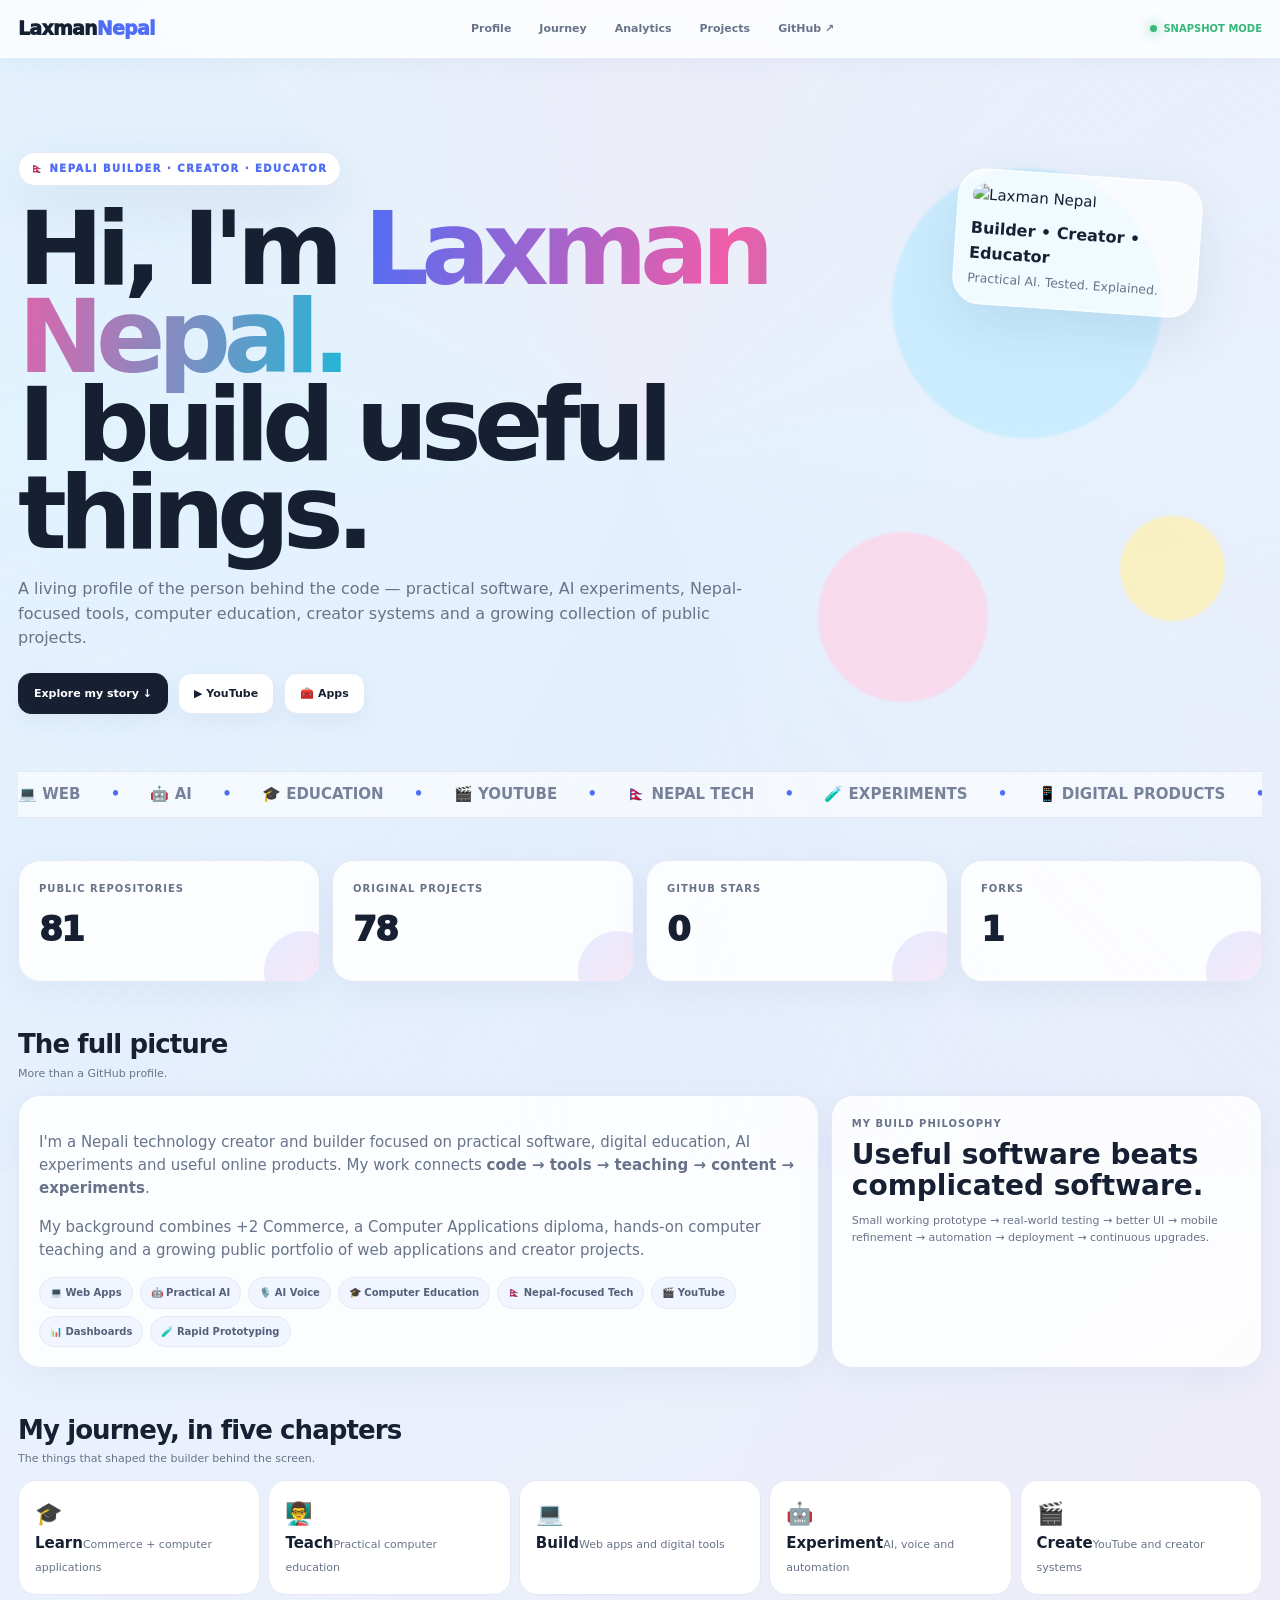
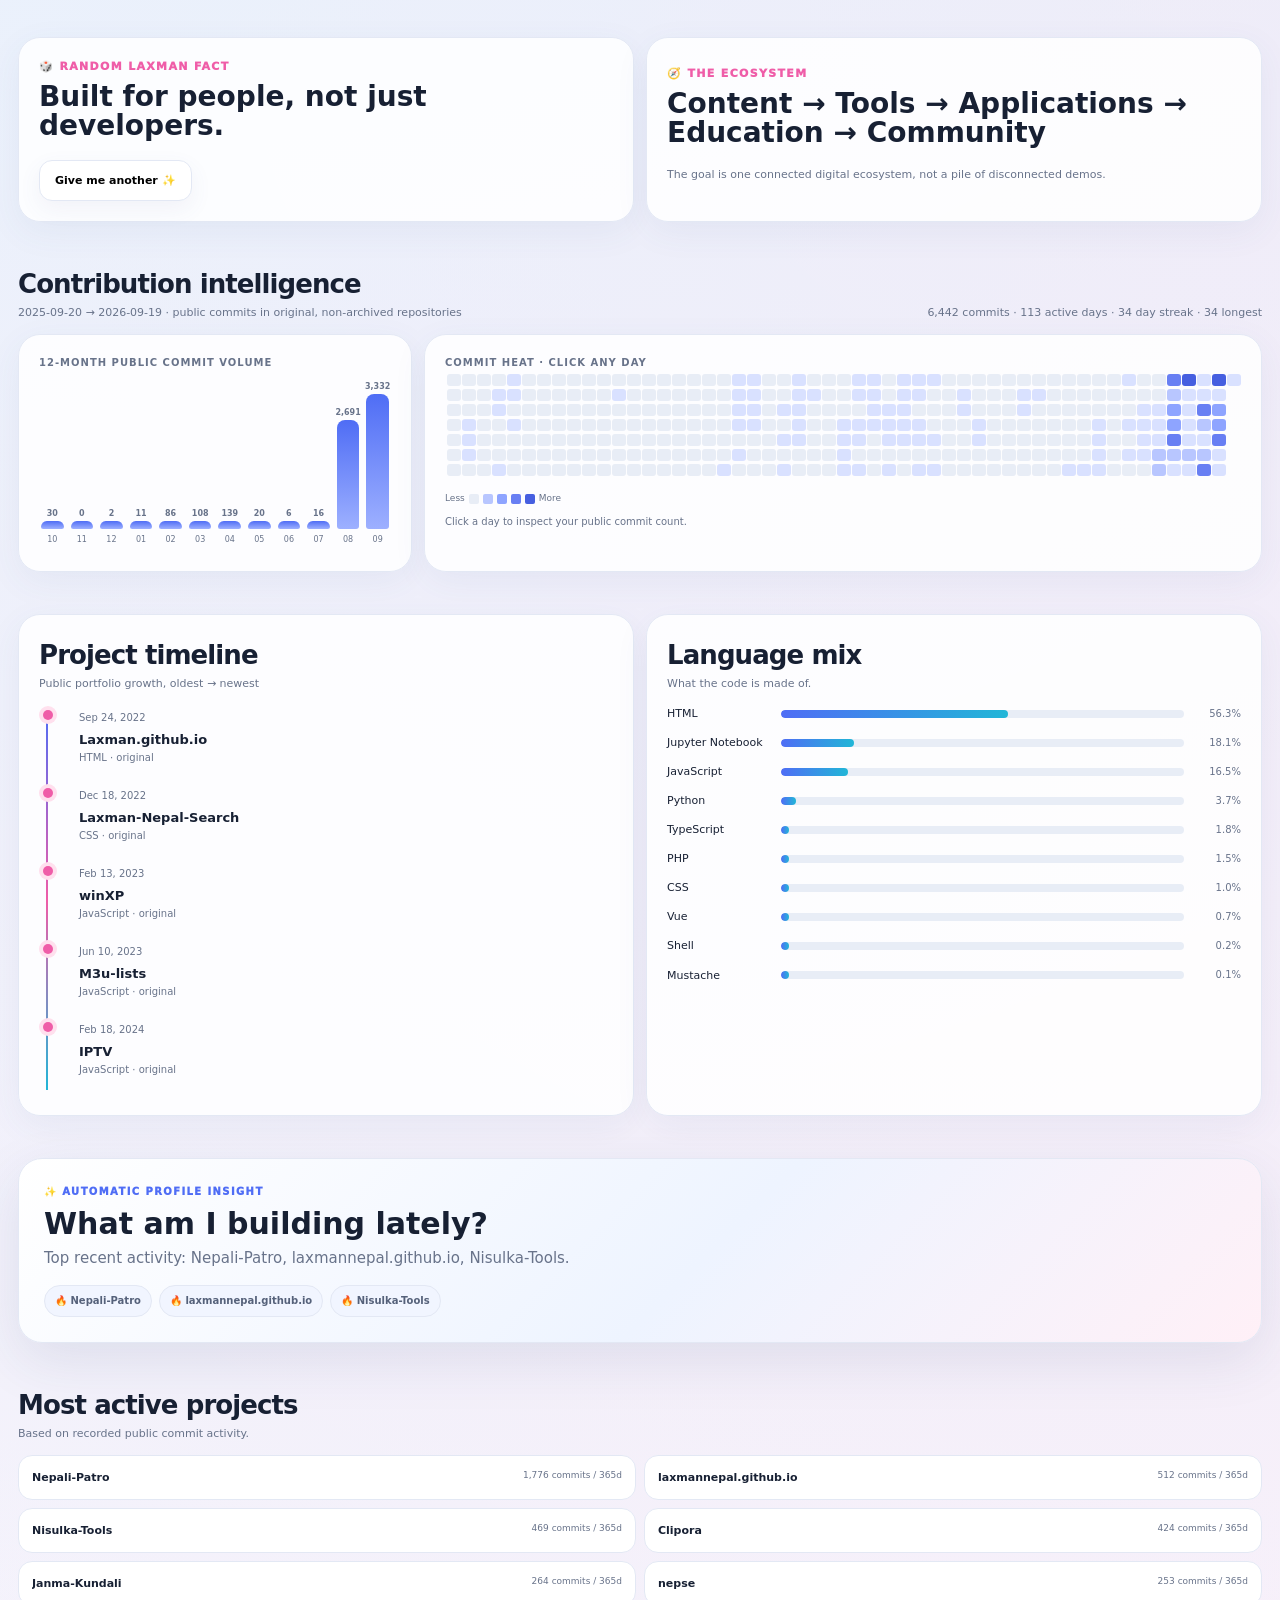
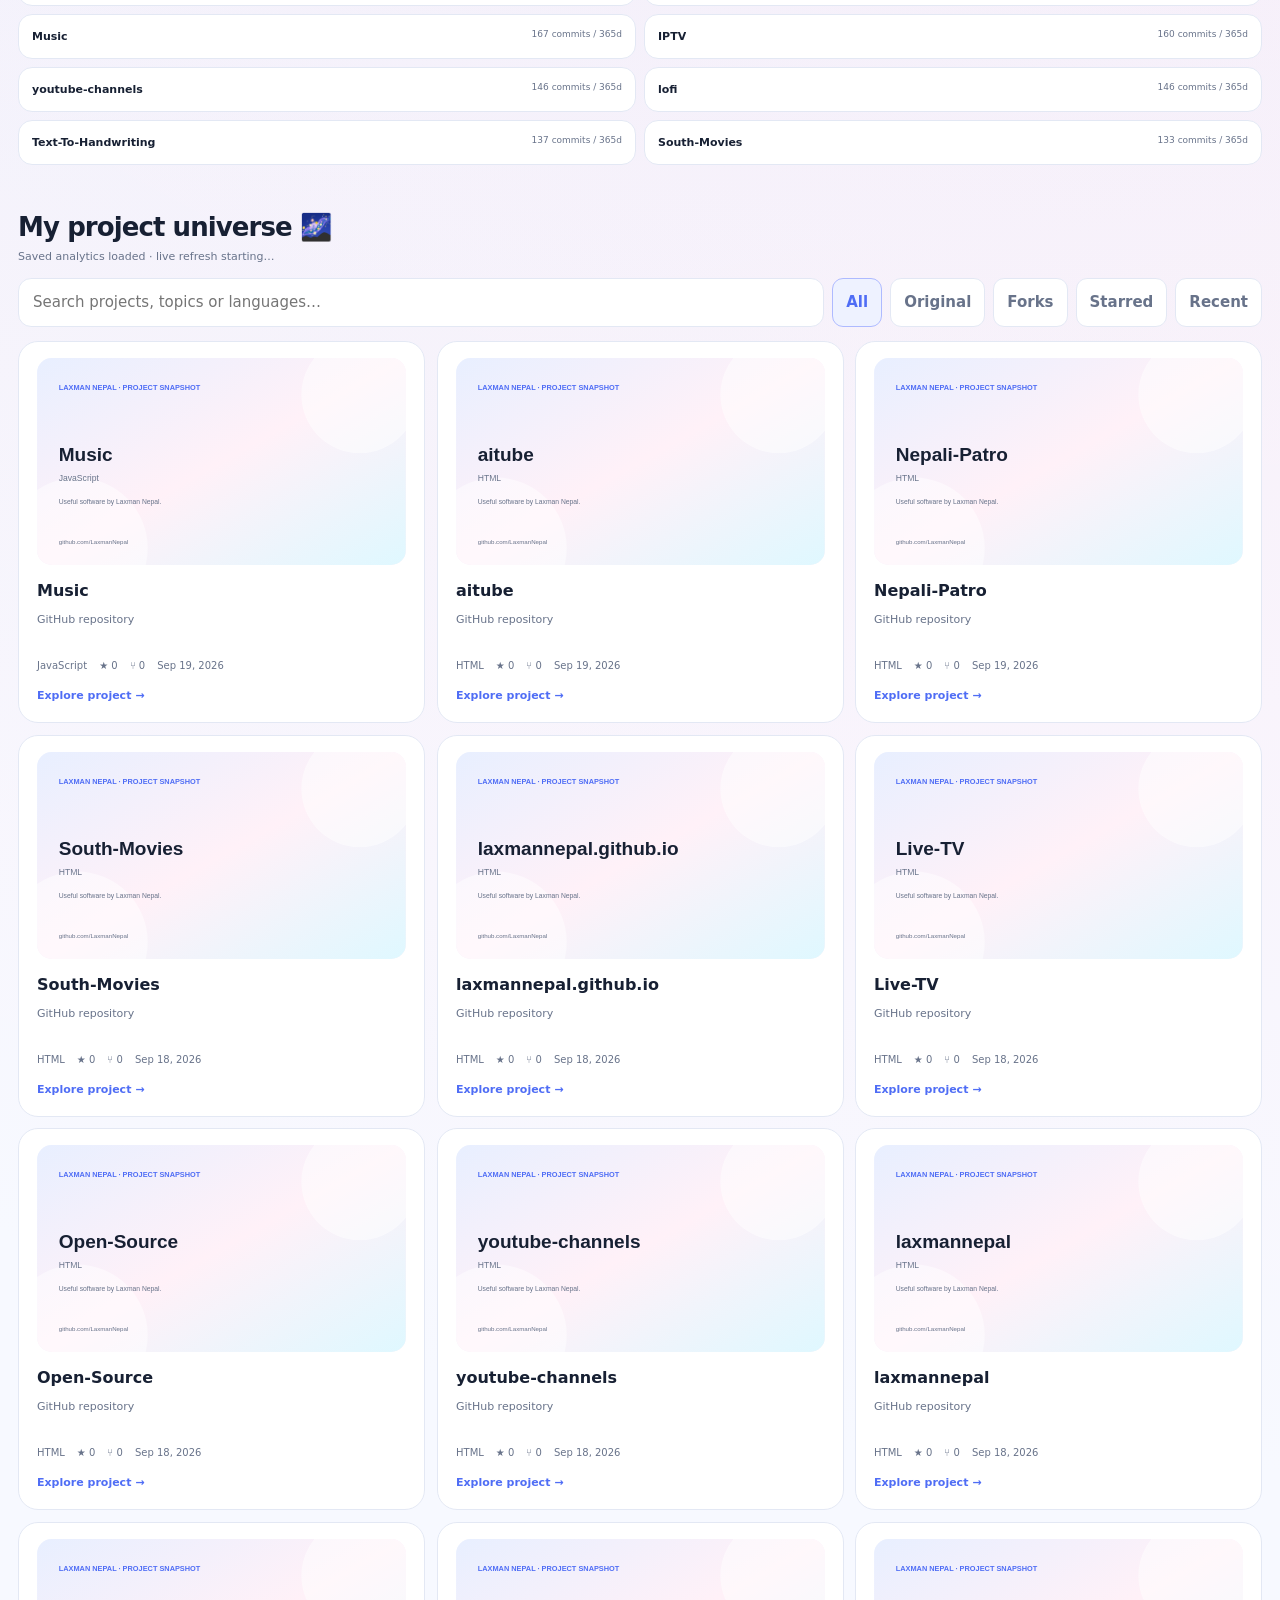
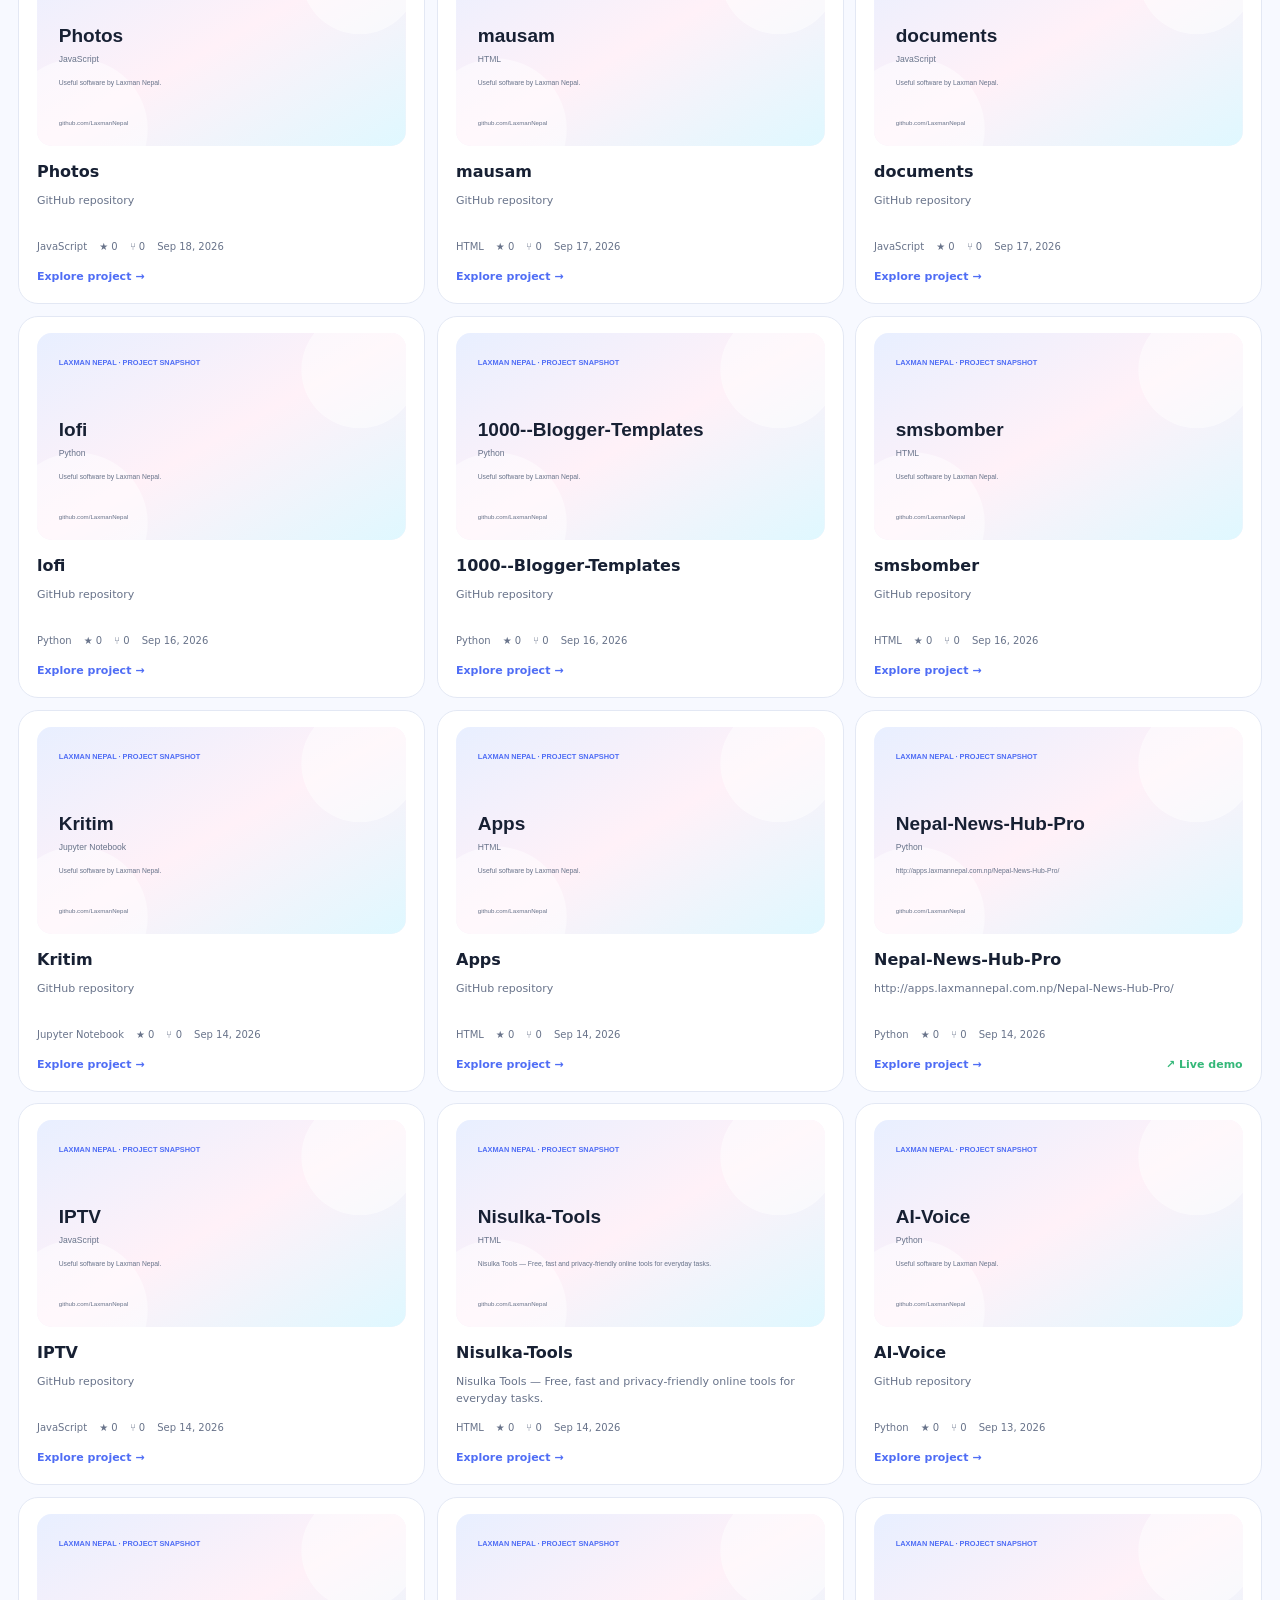
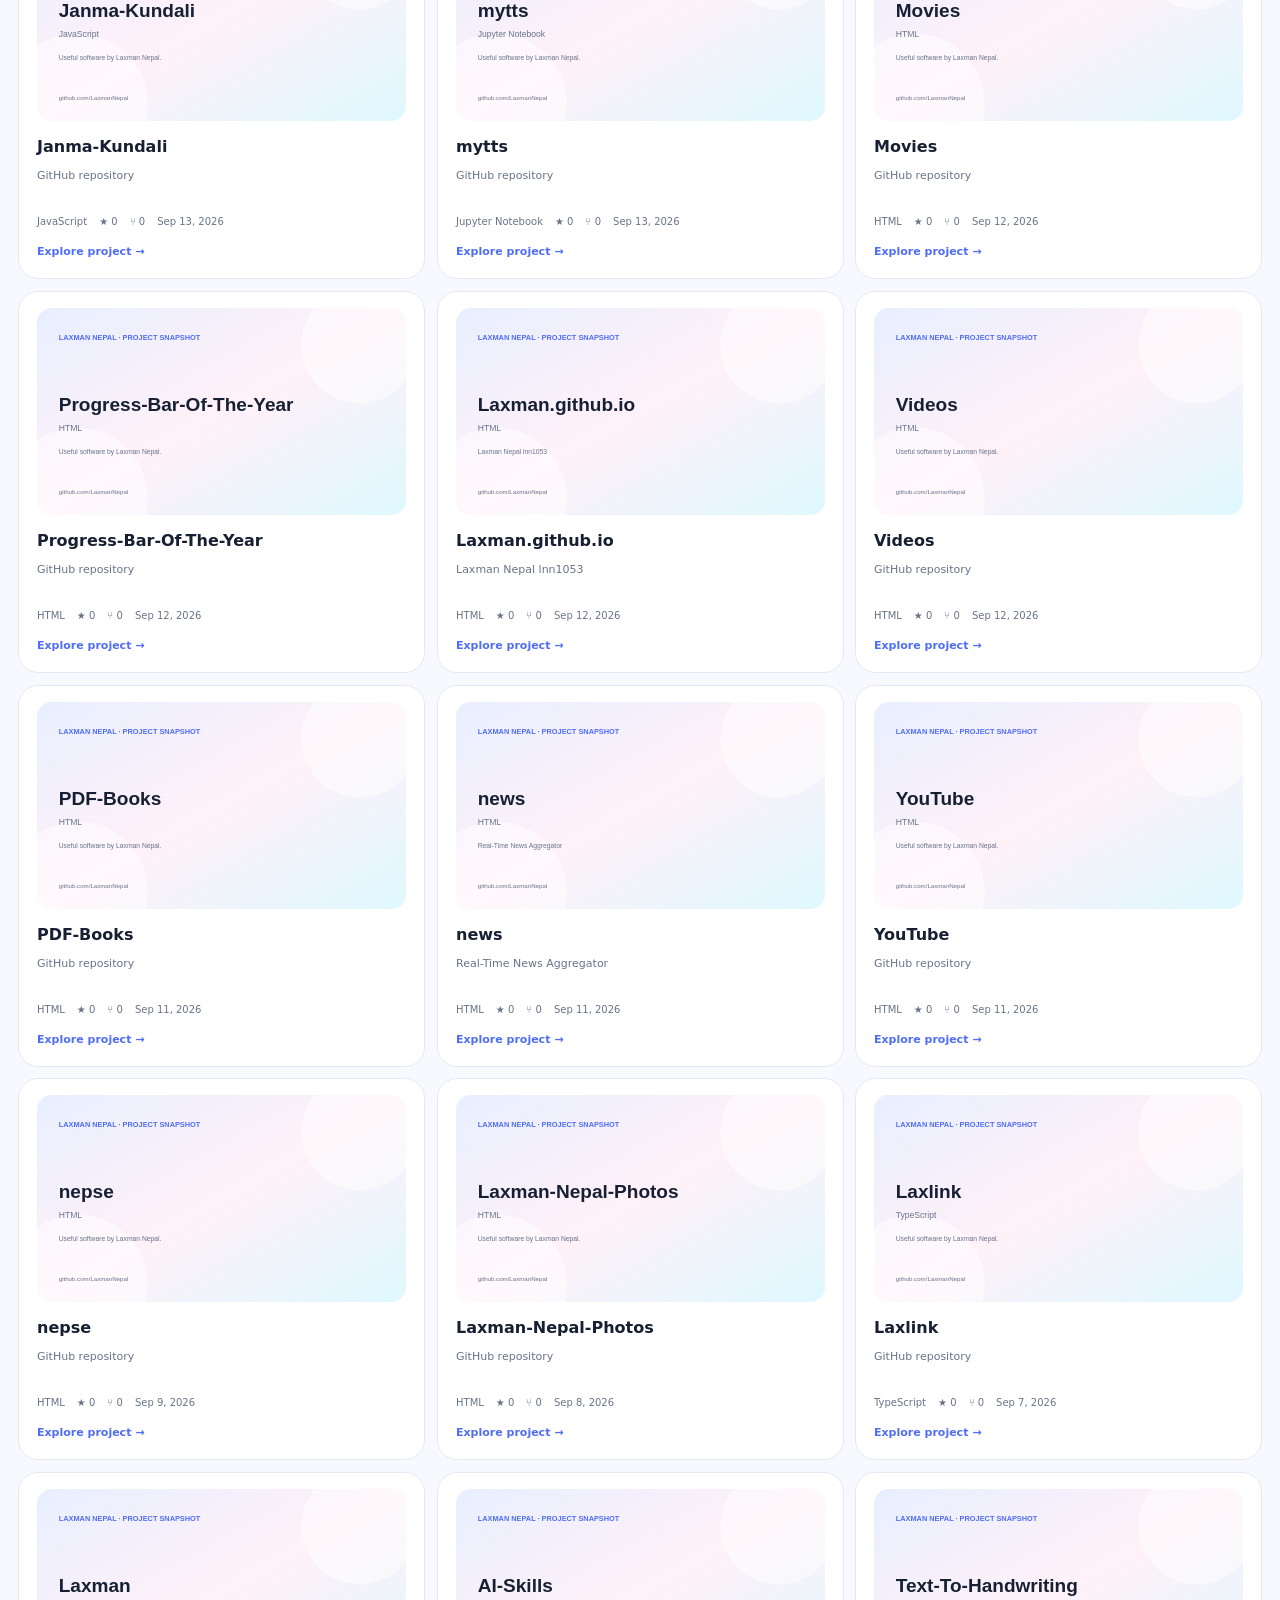
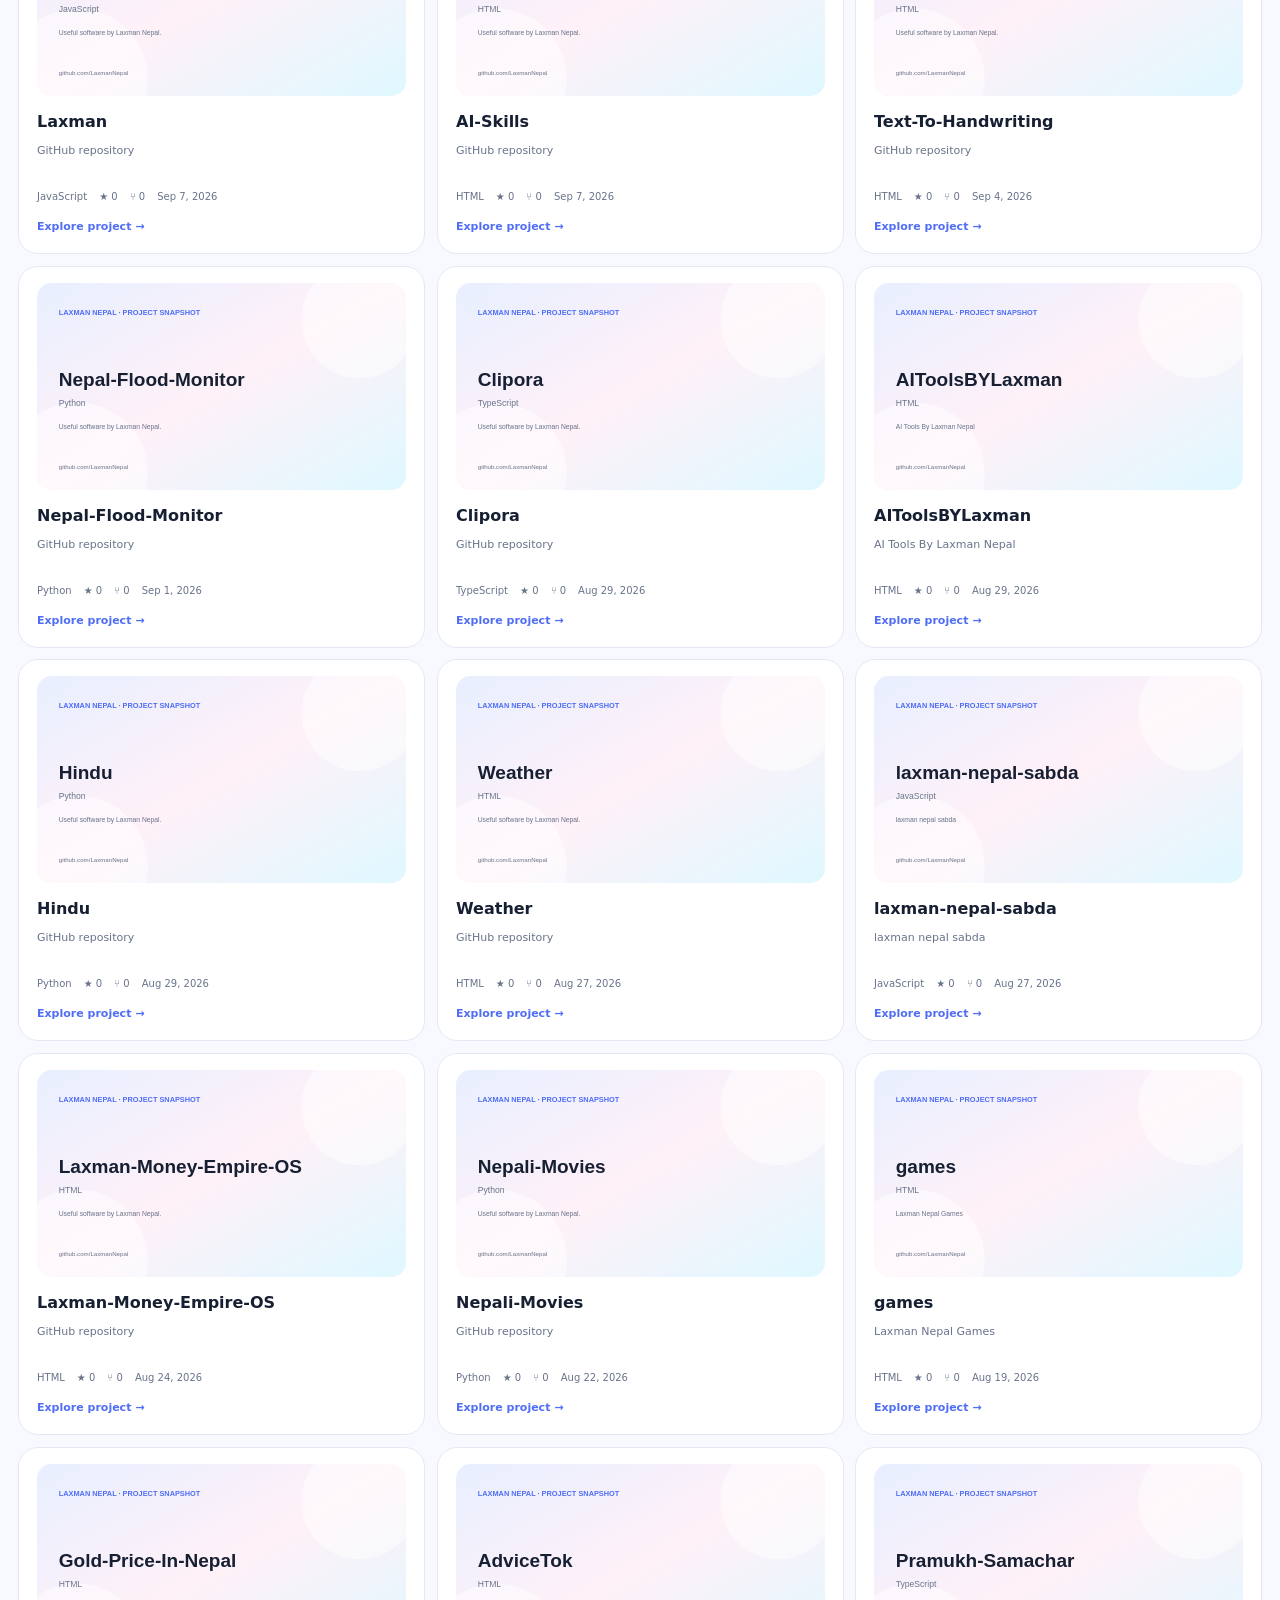
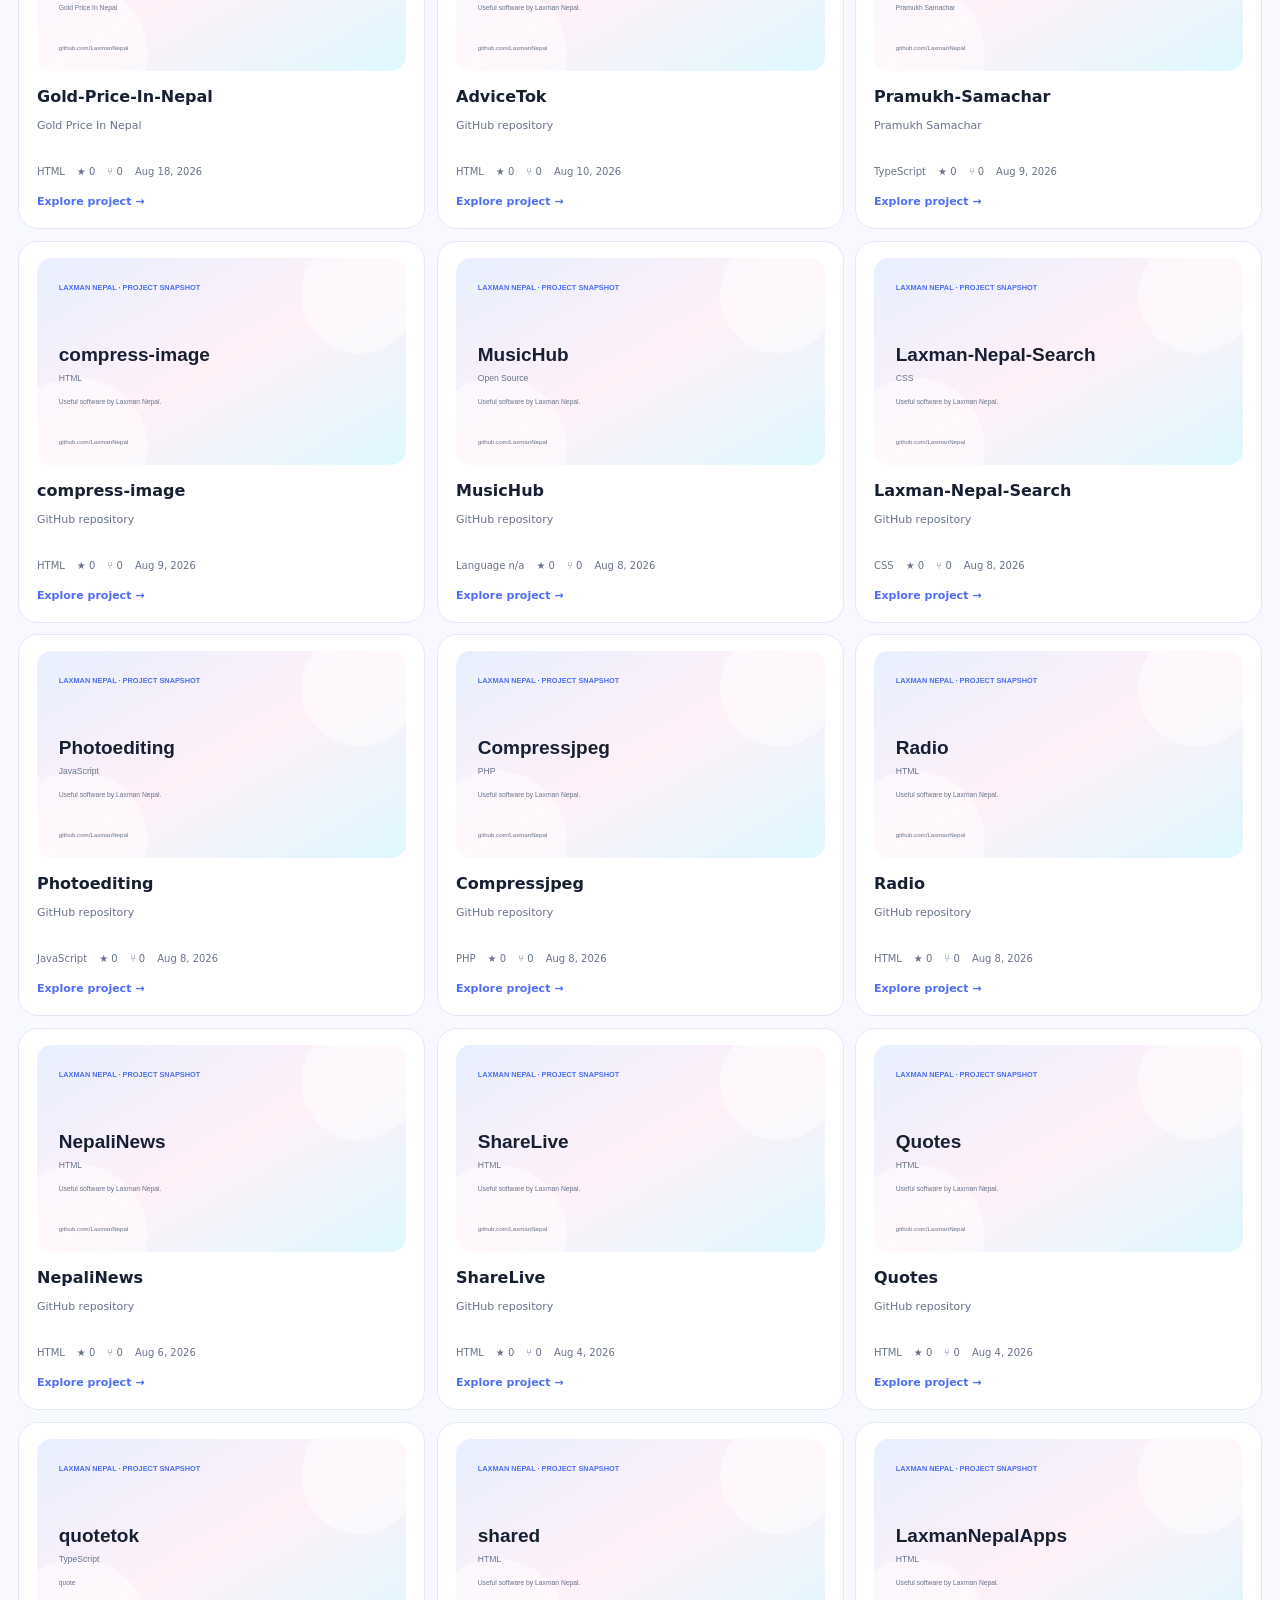
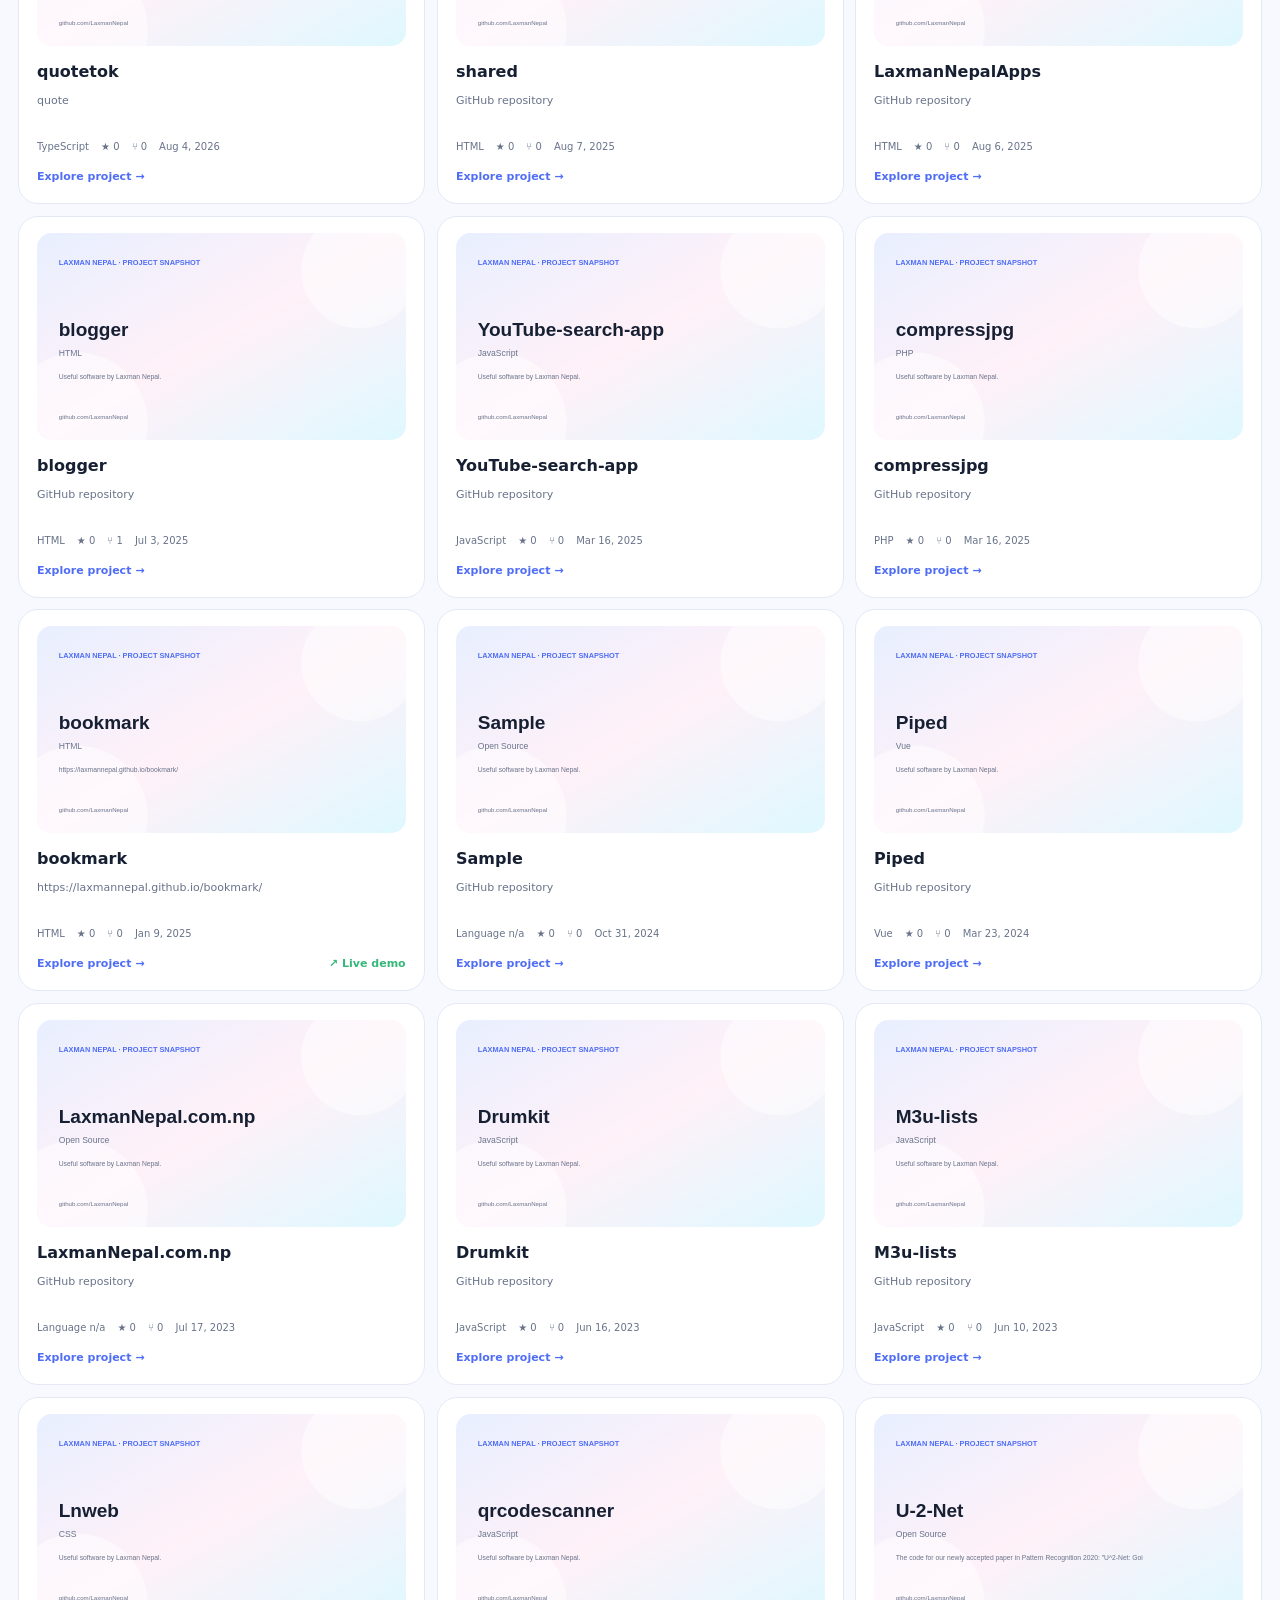
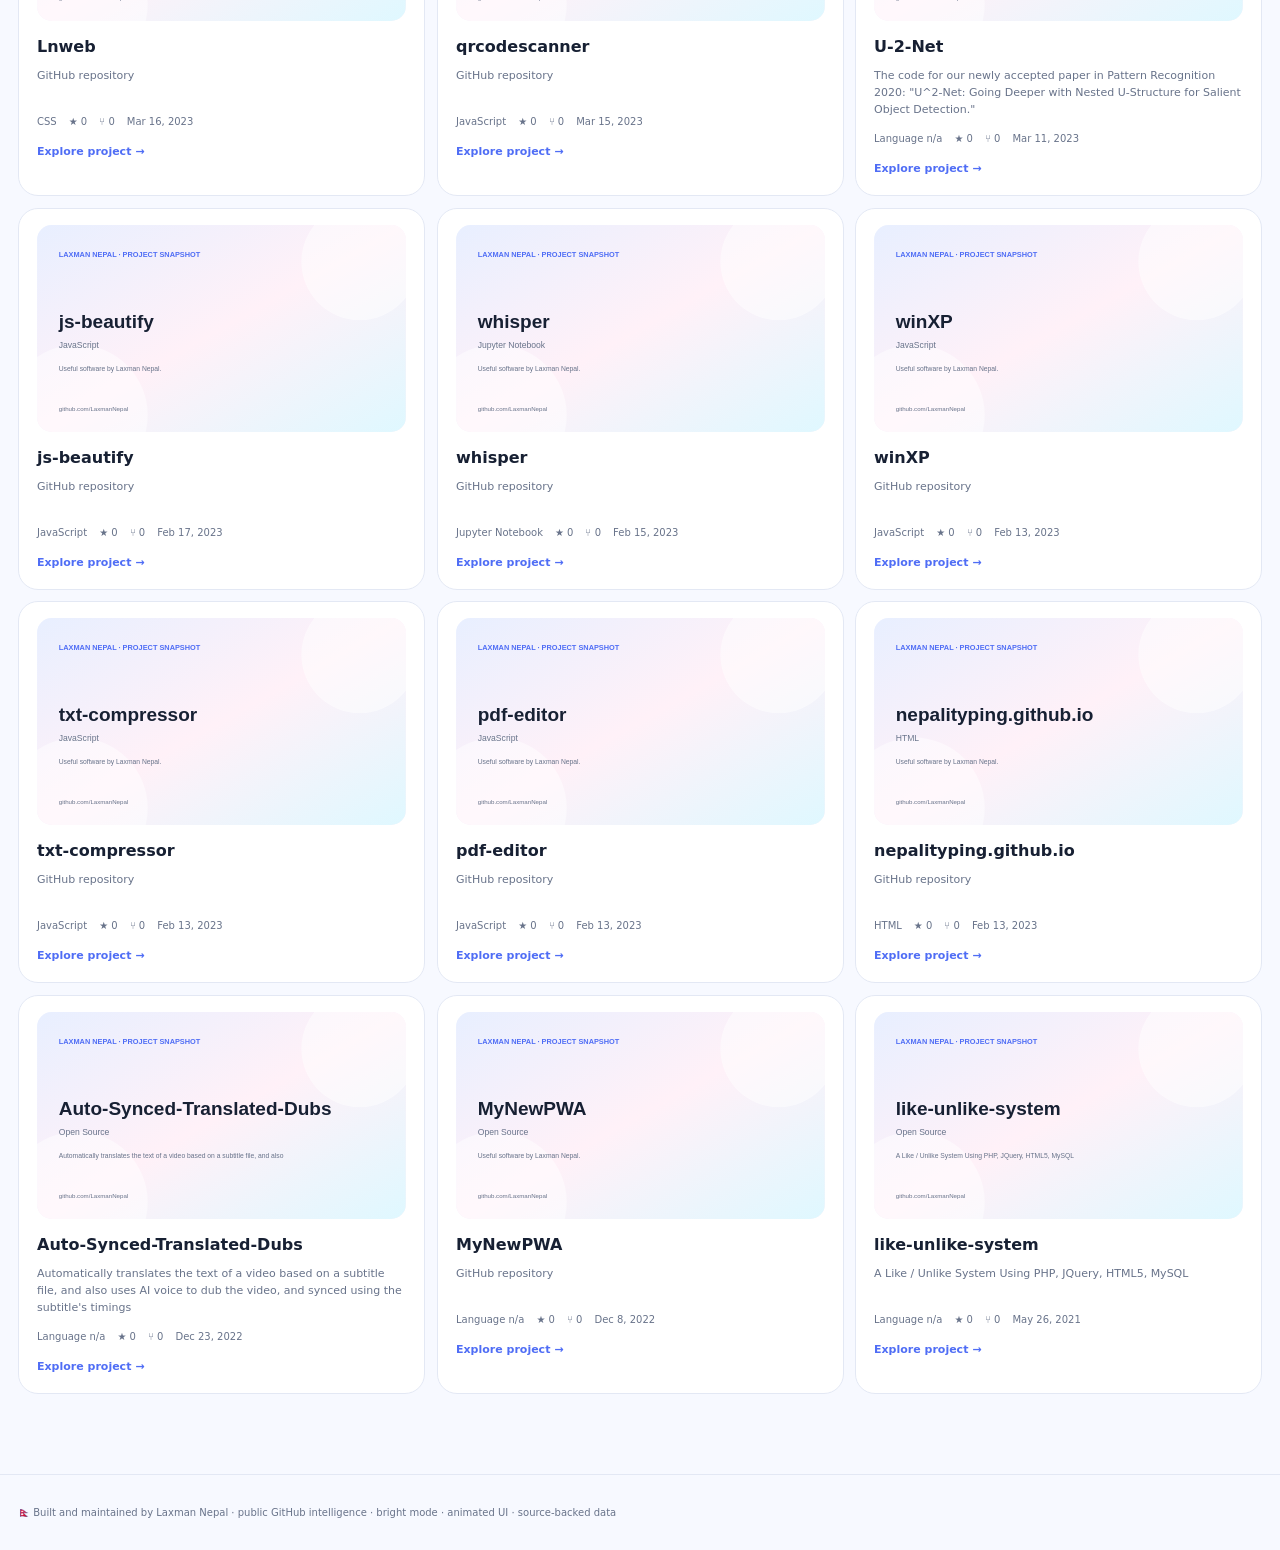
==== commit f3b3028c: "Add live demo homepage previews and polish mobile UI" ====
--- a/index.html
+++ b/index.html
@@ -1,4 +1,4 @@
-<!doctype html><html lang="en"><head><meta charset="utf-8"><meta name="viewport" content="width=device-width,initial-scale=1"><meta name="theme-color" content="#f7f9ff"><meta name="description" content="Laxman Nepal — builder, creator, computer educator and digital product maker."><title>Laxman Nepal — Builder • Creator • Digital Product Maker</title><style>:root{--bg:#f7f9ff;--surface:#fff;--surface2:#f1f5ff;--ink:#172033;--muted:#68738a;--line:#e3e8f4;--blue:#4f6df5;--cyan:#21b6d7;--pink:#ef5da8;--yellow:#f4b942;--green:#35b879;--shadow:0 18px 55px rgba(37,55,105,.10)}*{box-sizing:border-box}html{scroll-behavior:smooth}body{margin:0;background:radial-gradient(circle at 5% 0,#dff4ff 0,transparent 28%),radial-gradient(circle at 96% 10%,#ffe4f2 0,transparent 25%),var(--bg);color:var(--ink);font:15px/1.55 system-ui,-apple-system,BlinkMacSystemFont,"Segoe UI",sans-serif;overflow-x:hidden}body:before{content:"";position:fixed;inset:-30%;pointer-events:none;background:conic-gradient(from 90deg at 50% 50%,transparent,#dfe8ff55,transparent,#ffe3f055,transparent);animation:spin 24s linear infinite;z-index:-2}@keyframes spin{to{transform:rotate(360deg)}}a{color:inherit;text-decoration:none}button,input{font:inherit}header{position:sticky;top:0;z-index:50;border-bottom:1px solid #ffffffcc;background:#ffffffc9;backdrop-filter:blur(20px);box-shadow:0 5px 25px #35456d0d}nav{max-width:1380px;margin:auto;padding:12px 18px;display:flex;align-items:center;justify-content:space-between;gap:15px}.brand{font-weight:950;font-size:19px;letter-spacing:-.04em}.brand i{font-style:normal;color:var(--blue)}.navlinks{display:flex;gap:6px;flex-wrap:wrap}.navlinks a{padding:8px 11px;border-radius:99px;color:var(--muted);font-size:11px;font-weight:800}.navlinks a:hover{background:#eef2ff;color:var(--blue)}.live{font-size:10px;color:var(--green);font-weight:900;white-space:nowrap}.dot{display:inline-block;width:7px;height:7px;border-radius:50%;background:currentColor;margin-right:6px;box-shadow:0 0 13px currentColor;animation:pulse 1.5s infinite}@keyframes pulse{50%{transform:scale(.65);opacity:.5}}main{max-width:1380px;margin:auto;padding:22px 18px 80px}.hero{position:relative;padding:72px 0 42px;min-height:530px;display:flex;align-items:center}.heroCopy{max-width:850px;position:relative;z-index:2}.eyebrow{display:inline-flex;align-items:center;gap:7px;font-size:10px;letter-spacing:.15em;font-weight:950;color:var(--blue);background:#fff;border:1px solid var(--line);padding:8px 12px;border-radius:99px;box-shadow:var(--shadow)}h1{font-size:clamp(52px,8vw,112px);line-height:.86;letter-spacing:-.075em;margin:19px 0 20px;max-width:1050px}h1 .grad{background:linear-gradient(100deg,var(--blue),var(--pink),var(--cyan));-webkit-background-clip:text;background-clip:text;color:transparent}.sub{max-width:760px;color:var(--muted);font-size:16px}.heroActions{display:flex;gap:10px;flex-wrap:wrap;margin-top:22px}.pill{display:inline-flex;align-items:center;gap:7px;padding:11px 15px;border-radius:13px;border:1px solid var(--line);background:#fff;box-shadow:0 8px 22px #52669d12;font-weight:850;font-size:11px;transition:.2s}.pill.primary{background:var(--ink);color:#fff;border-color:var(--ink)}.pill:hover{transform:translateY(-3px);box-shadow:0 14px 28px #52669d22}.orb{position:absolute;border-radius:50%;filter:blur(1px);opacity:.72;animation:float 7s ease-in-out infinite}.orb.one{width:270px;height:270px;background:#bfeaff;right:8%;top:13%;animation-delay:-2s}.orb.two{width:170px;height:170px;background:#ffd1e7;right:22%;bottom:8%;animation-delay:-4s}.orb.three{width:105px;height:105px;background:#fff0ad;right:3%;bottom:20%;animation-delay:-1s}@keyframes float{50%{transform:translate(0,-20px) scale(1.04)}}.avatarCard{position:absolute;right:5%;top:95px;width:245px;padding:14px;background:#ffffffb8;border:1px solid #fff;border-radius:28px;box-shadow:var(--shadow);transform:rotate(4deg);animation:cardfloat 6s ease-in-out infinite;z-index:3}.avatarCard img{width:100%;aspect-ratio:1;border-radius:20px;object-fit:cover}.avatarCard strong{display:block;margin-top:10px;font-size:16px}.avatarCard small{color:var(--muted)}@keyframes cardfloat{50%{transform:rotate(-2deg) translateY(-10px)}}.grid{display:grid;grid-template-columns:repeat(4,1fr);gap:12px}.card{background:#ffffffd9;border:1px solid var(--line);border-radius:22px;padding:20px;box-shadow:0 10px 35px #445a9610;transition:.22s}.card:hover{transform:translateY(-4px);box-shadow:var(--shadow)}.stat{min-height:122px;position:relative;overflow:hidden}.stat:after{content:"";position:absolute;width:80px;height:80px;border-radius:50%;right:-25px;bottom:-30px;background:linear-gradient(135deg,#e5ebff,#ffe6f2)}.label{font-size:10px;color:var(--muted);text-transform:uppercase;letter-spacing:.1em;font-weight:800}.value{font-size:34px;font-weight:950;margin-top:6px;letter-spacing:-.05em}.section{margin-top:42px}.sectionHead{display:flex;justify-content:space-between;align-items:end;gap:15px;margin-bottom:13px}.sectionHead h2{margin:0;font-size:26px;letter-spacing:-.035em}.muted{color:var(--muted);font-size:11px}.profileGrid{display:grid;grid-template-columns:1.3fr .7fr;gap:12px}.bio{font-size:15px;color:var(--muted);max-width:850px}.chips{display:flex;gap:7px;flex-wrap:wrap;margin-top:15px}.chip{border:1px solid var(--line);background:var(--surface2);padding:7px 10px;border-radius:99px;font-size:10px;font-weight:800;color:#55617a}.journey{display:grid;grid-template-columns:repeat(5,1fr);gap:8px;margin-top:12px}.journeyItem{padding:16px;border:1px solid var(--line);background:#fff;border-radius:18px;position:relative;overflow:hidden}.journeyItem b{font-size:22px;display:block}.journeyItem span{font-size:11px;color:var(--muted)}.journeyItem:nth-child(1){transform:rotate(-1deg)}.journeyItem:nth-child(2){transform:rotate(1deg)}.journeyItem:nth-child(3){transform:rotate(-1deg)}.journeyItem:nth-child(4){transform:rotate(1deg)}.journeyItem:nth-child(5){transform:rotate(-1deg)}.fun{display:grid;grid-template-columns:1fr 1fr;gap:12px}.funBox{min-height:180px;display:flex;flex-direction:column;justify-content:center}.funTitle{font-size:11px;letter-spacing:.12em;text-transform:uppercase;color:var(--pink);font-weight:950}.fun h3{font-size:28px;line-height:1.05;margin:7px 0}.fun button{align-self:flex-start;margin-top:12px}.analytics{display:grid;grid-template-columns:1.05fr 1.45fr;gap:12px}.bars{height:180px;display:flex;align-items:end;gap:7px;padding:28px 2px 22px}.bar{flex:1;min-width:8px;border-radius:8px 8px 3px 3px;background:linear-gradient(180deg,var(--blue),#9db0ff);position:relative;animation:rise .7s both}.bar b{position:absolute;bottom:100%;left:50%;transform:translateX(-50%);font-size:8px;color:var(--muted)}.bar small{position:absolute;top:calc(100% + 5px);left:50%;transform:translateX(-50%);font-size:8px;color:var(--muted)}@keyframes rise{from{height:0!important}}.heatWrap{overflow:auto;padding:3px 2px 5px}.heat{display:grid;grid-template-columns:repeat(53,12px);grid-auto-flow:column;grid-template-rows:repeat(7,12px);gap:3px;width:max-content}.cell{width:12px;height:12px;border-radius:3px;background:#e8edf6;border:1px solid transparent;cursor:pointer;transition:.12s}.cell:hover{border-color:#6577c9;transform:scale(1.35)}.cell[data-l="1"]{background:#d9e1ff}.cell[data-l="2"]{background:#b8c6ff}.cell[data-l="3"]{background:#8ea4ff}.cell[data-l="4"]{background:#687ff3}.cell[data-l="5"]{background:#465fe0}.heatLegend{display:flex;align-items:center;gap:4px;margin-top:11px;color:var(--muted);font-size:9px}.heatLegend i{display:block;width:10px;height:10px;border-radius:2px;background:#e8edf6}.heatLegend i:nth-of-type(2){background:#b8c6ff}.heatLegend i:nth-of-type(3){background:#8ea4ff}.heatLegend i:nth-of-type(4){background:#687ff3}.heatLegend i:nth-of-type(5){background:#465fe0}.tooltip{margin-top:8px;min-height:17px;color:var(--muted);font-size:10px}.two{display:grid;grid-template-columns:1fr 1fr;gap:12px}.timeline{position:relative;padding-left:27px;max-height:390px;overflow:auto}.timeline:before{content:"";position:absolute;left:7px;top:5px;bottom:5px;width:2px;background:linear-gradient(var(--blue),var(--pink),var(--cyan))}.event{position:relative;padding:0 0 17px 13px;display:block}.event:before{content:"";position:absolute;left:-23px;top:5px;width:10px;height:10px;border-radius:50%;background:var(--pink);box-shadow:0 0 0 4px #ffe0ee}.event time{font-size:10px;color:var(--muted)}.event strong{display:block;font-size:13px;margin-top:2px}.event span{display:block;color:var(--muted);font-size:10px}.languages{display:flex;flex-direction:column;gap:12px}.lang{display:grid;grid-template-columns:105px 1fr 48px;align-items:center;gap:9px;font-size:11px}.track{height:8px;border-radius:99px;background:#e8edf6;overflow:hidden}.fill{height:100%;border-radius:99px;background:linear-gradient(90deg,var(--blue),var(--cyan))}.lang em{font-style:normal;color:var(--muted);text-align:right;font-size:10px}.insight{background:linear-gradient(135deg,#fff,#eef4ff 55%,#fff0f7);border:1px solid var(--line);border-radius:24px;padding:25px;box-shadow:var(--shadow)}.insightTitle{font-size:10px;letter-spacing:.14em;text-transform:uppercase;color:var(--blue);font-weight:950}.insight h3{font-size:30px;line-height:1.05;margin:8px 0}.insight p{color:var(--muted);margin:0;max-width:950px}.activity{display:grid;grid-template-columns:repeat(2,1fr);gap:8px}.row{display:flex;justify-content:space-between;gap:12px;padding:13px;border:1px solid var(--line);border-radius:14px;background:#fff;transition:.15s}.row:hover{border-color:#aebaff;transform:translateX(4px)}.row strong{font-size:11px;overflow:hidden;text-overflow:ellipsis;white-space:nowrap}.row span{color:var(--muted);font-size:9px;white-space:nowrap}.filters{display:flex;gap:8px;flex-wrap:wrap}.search{flex:1;min-width:220px;background:#fff;border:1px solid var(--line);color:var(--ink);padding:12px 14px;border-radius:13px;outline:0}.search:focus{border-color:var(--blue);box-shadow:0 0 0 4px #4f6df515}.btn{background:#fff;border:1px solid var(--line);color:var(--muted);padding:10px 13px;border-radius:11px;cursor:pointer;font-weight:800}.btn.active,.btn:hover{color:var(--blue);border-color:#aebaff;background:#eef2ff}.repos{display:grid;grid-template-columns:repeat(3,1fr);gap:12px;margin-top:14px}.repo{background:#fff;will-change:transform;opacity:1}.repoShot{width:100%;aspect-ratio:16/9;object-fit:cover;border-radius:15px;margin:-2px 0 14px;background:linear-gradient(135deg,#eef3ff,#fff0f7);display:block;transition:transform .5s cubic-bezier(.2,.8,.2,1),filter .4s}.repo:hover .repoShot{transform:scale(1.035);filter:saturate(1.08)}.repo{background:#fff;border:1px solid var(--line);border-radius:20px;padding:18px;transition:.2s;position:relative;overflow:hidden}.repo:before{content:"";position:absolute;left:0;top:0;width:100%;height:3px;background:linear-gradient(90deg,var(--blue),var(--pink),var(--cyan));transform:scaleX(0);transform-origin:left;transition:.25s}.repo:hover{transform:translateY(-5px) rotate(.2deg);box-shadow:var(--shadow)}.repo:hover:before{transform:scaleX(1)}.repo h3{margin:0 0 7px;font-size:16px;overflow-wrap:anywhere}.repo p{margin:0 0 13px;color:var(--muted);font-size:11px;min-height:34px}.meta{display:flex;gap:12px;flex-wrap:wrap;color:var(--muted);font-size:10px}.repo a.more{display:inline-block;margin-top:13px;color:var(--blue);font-size:11px;font-weight:900}.empty{padding:25px;text-align:center;color:var(--muted);grid-column:1/-1}.status{margin-top:9px;color:var(--muted);font-size:10px}.marquee{overflow:hidden;white-space:nowrap;border-block:1px solid var(--line);background:#fff9;margin-top:15px}.marquee span{display:inline-block;padding:11px 0;font-weight:900;color:#77819a;animation:marquee 22s linear infinite}.marquee b{color:var(--blue);margin:0 25px}@keyframes marquee{to{transform:translateX(-50%)}}footer{max-width:1380px;margin:auto;padding:30px 18px;color:var(--muted);border-top:1px solid var(--line);font-size:10px}@media(max-width:1050px){.avatarCard{right:1%;opacity:.65}.profileGrid{grid-template-columns:1fr}.journey{grid-template-columns:repeat(3,1fr)}}@media(max-width:950px){.grid{grid-template-columns:repeat(2,1fr)}.repos{grid-template-columns:repeat(2,1fr)}.analytics,.two,.fun,.activity{grid-template-columns:1fr}.avatarCard{display:block;position:relative;right:auto;top:auto;margin:22px auto 0;width:min(210px,62vw);opacity:1;transform:rotate(2deg)}}@media(max-width:600px){body{font-size:14px}.navlinks{display:flex;position:absolute;top:58px;left:10px;right:10px;justify-content:center;overflow-x:auto;flex-wrap:nowrap;padding:6px;background:#ffffffed;border:1px solid var(--line);border-radius:14px;box-shadow:var(--shadow);backdrop-filter:blur(16px)}.navlinks a{white-space:nowrap;padding:7px 9px}.live{display:none}main{padding-top:8px}.hero{padding:92px 0 30px;min-height:560px;flex-direction:column;align-items:flex-start}h1{font-size:clamp(43px,14vw,62px);line-height:.9}.sub{font-size:14px}.section{margin-top:28px}.sectionHead{align-items:flex-start;flex-direction:column;gap:5px}.sectionHead h2{font-size:22px}.card{padding:16px}.value{font-size:30px}.journeyItem{transform:none!important}.heroActions{width:100%}.grid,.repos,.journey{grid-template-columns:1fr}.card{border-radius:18px}.heat{grid-template-columns:repeat(53,9px);grid-template-rows:repeat(7,9px);gap:2px}.cell{width:9px;height:9px}.lang{grid-template-columns:90px 1fr 40px}.heroActions .pill{flex:1;justify-content:center}}.section,.card,.repo,.journeyItem,.insight{opacity:0;transform:translateY(22px);transition:opacity .7s ease,transform .7s cubic-bezier(.2,.8,.2,1)}.section.in-view,.card.in-view,.repo.in-view,.journeyItem.in-view,.insight.in-view{opacity:1;transform:translateY(0)}@media(prefers-reduced-motion:reduce){*,*:before,*:after{animation-duration:.01ms!important;animation-iteration-count:1!important;scroll-behavior:auto!important}.section,.card,.repo,.journeyItem,.insight{opacity:1!important;transform:none!important}}</style></head><body>
+<!doctype html><html lang="en"><head><meta charset="utf-8"><meta name="viewport" content="width=device-width,initial-scale=1"><meta name="theme-color" content="#f7f9ff"><meta name="description" content="Laxman Nepal — builder, creator, computer educator and digital product maker."><title>Laxman Nepal — Builder • Creator • Digital Product Maker</title><style>:root{--bg:#f7f9ff;--surface:#fff;--surface2:#f1f5ff;--ink:#172033;--muted:#68738a;--line:#e3e8f4;--blue:#4f6df5;--cyan:#21b6d7;--pink:#ef5da8;--yellow:#f4b942;--green:#35b879;--shadow:0 18px 55px rgba(37,55,105,.10)}*{box-sizing:border-box}html{scroll-behavior:smooth}body{margin:0;background:radial-gradient(circle at 5% 0,#dff4ff 0,transparent 28%),radial-gradient(circle at 96% 10%,#ffe4f2 0,transparent 25%),var(--bg);color:var(--ink);font:15px/1.55 system-ui,-apple-system,BlinkMacSystemFont,"Segoe UI",sans-serif;overflow-x:hidden}body:before{content:"";position:fixed;inset:-30%;pointer-events:none;background:conic-gradient(from 90deg at 50% 50%,transparent,#dfe8ff55,transparent,#ffe3f055,transparent);animation:spin 24s linear infinite;z-index:-2}@keyframes spin{to{transform:rotate(360deg)}}a{color:inherit;text-decoration:none}button,input{font:inherit}header{position:sticky;top:0;z-index:50;border-bottom:1px solid #ffffffcc;background:#ffffffc9;backdrop-filter:blur(20px);box-shadow:0 5px 25px #35456d0d}nav{position:relative;max-width:1380px;margin:auto;padding:12px 18px;display:flex;align-items:center;justify-content:space-between;gap:15px}.brand{font-weight:950;font-size:19px;letter-spacing:-.04em}.brand i{font-style:normal;color:var(--blue)}.navlinks{display:flex;gap:6px;flex-wrap:wrap}.navlinks a{padding:8px 11px;border-radius:99px;color:var(--muted);font-size:11px;font-weight:800}.navlinks a:hover{background:#eef2ff;color:var(--blue)}.live{font-size:10px;color:var(--green);font-weight:900;white-space:nowrap}.dot{display:inline-block;width:7px;height:7px;border-radius:50%;background:currentColor;margin-right:6px;box-shadow:0 0 13px currentColor;animation:pulse 1.5s infinite}@keyframes pulse{50%{transform:scale(.65);opacity:.5}}main{max-width:1380px;margin:auto;padding:22px 18px 80px}.hero{position:relative;padding:72px 0 42px;min-height:530px;display:flex;align-items:center}.heroCopy{max-width:850px;position:relative;z-index:2}.eyebrow{display:inline-flex;align-items:center;gap:7px;font-size:10px;letter-spacing:.15em;font-weight:950;color:var(--blue);background:#fff;border:1px solid var(--line);padding:8px 12px;border-radius:99px;box-shadow:var(--shadow)}h1{font-size:clamp(52px,8vw,112px);line-height:.86;letter-spacing:-.075em;margin:19px 0 20px;max-width:1050px}h1 .grad{background:linear-gradient(100deg,var(--blue),var(--pink),var(--cyan));-webkit-background-clip:text;background-clip:text;color:transparent}.sub{max-width:760px;color:var(--muted);font-size:16px}.heroActions{display:flex;gap:10px;flex-wrap:wrap;margin-top:22px}.pill{display:inline-flex;align-items:center;gap:7px;padding:11px 15px;border-radius:13px;border:1px solid var(--line);background:#fff;box-shadow:0 8px 22px #52669d12;font-weight:850;font-size:11px;transition:.2s}.pill.primary{background:var(--ink);color:#fff;border-color:var(--ink)}.pill:hover{transform:translateY(-3px);box-shadow:0 14px 28px #52669d22}.orb{position:absolute;border-radius:50%;filter:blur(1px);opacity:.72;animation:float 7s ease-in-out infinite}.orb.one{width:270px;height:270px;background:#bfeaff;right:8%;top:13%;animation-delay:-2s}.orb.two{width:170px;height:170px;background:#ffd1e7;right:22%;bottom:8%;animation-delay:-4s}.orb.three{width:105px;height:105px;background:#fff0ad;right:3%;bottom:20%;animation-delay:-1s}@keyframes float{50%{transform:translate(0,-20px) scale(1.04)}}.avatarCard{position:absolute;right:5%;top:95px;width:245px;padding:14px;background:#ffffffb8;border:1px solid #fff;border-radius:28px;box-shadow:var(--shadow);transform:rotate(4deg);animation:cardfloat 6s ease-in-out infinite;z-index:3}.avatarCard img{width:100%;aspect-ratio:1;border-radius:20px;object-fit:cover}.avatarCard strong{display:block;margin-top:10px;font-size:16px}.avatarCard small{color:var(--muted)}@keyframes cardfloat{50%{transform:rotate(-2deg) translateY(-10px)}}.grid{display:grid;grid-template-columns:repeat(4,1fr);gap:12px}.card{background:#ffffffd9;border:1px solid var(--line);border-radius:22px;padding:20px;box-shadow:0 10px 35px #445a9610;transition:.22s}.card:hover{transform:translateY(-4px);box-shadow:var(--shadow)}.stat{min-height:122px;position:relative;overflow:hidden}.stat:after{content:"";position:absolute;width:80px;height:80px;border-radius:50%;right:-25px;bottom:-30px;background:linear-gradient(135deg,#e5ebff,#ffe6f2)}.label{font-size:10px;color:var(--muted);text-transform:uppercase;letter-spacing:.1em;font-weight:800}.value{font-size:34px;font-weight:950;margin-top:6px;letter-spacing:-.05em}.section{margin-top:42px}.sectionHead{display:flex;justify-content:space-between;align-items:end;gap:15px;margin-bottom:13px}.sectionHead h2{margin:0;font-size:26px;letter-spacing:-.035em}.muted{color:var(--muted);font-size:11px}.profileGrid{display:grid;grid-template-columns:1.3fr .7fr;gap:12px}.bio{font-size:15px;color:var(--muted);max-width:850px}.chips{display:flex;gap:7px;flex-wrap:wrap;margin-top:15px}.chip{border:1px solid var(--line);background:var(--surface2);padding:7px 10px;border-radius:99px;font-size:10px;font-weight:800;color:#55617a}.journey{display:grid;grid-template-columns:repeat(5,1fr);gap:8px;margin-top:12px}.journeyItem{padding:16px;border:1px solid var(--line);background:#fff;border-radius:18px;position:relative;overflow:hidden}.journeyItem b{font-size:22px;display:block}.journeyItem span{font-size:11px;color:var(--muted)}.journeyItem:nth-child(1){transform:rotate(-1deg)}.journeyItem:nth-child(2){transform:rotate(1deg)}.journeyItem:nth-child(3){transform:rotate(-1deg)}.journeyItem:nth-child(4){transform:rotate(1deg)}.journeyItem:nth-child(5){transform:rotate(-1deg)}.fun{display:grid;grid-template-columns:1fr 1fr;gap:12px}.funBox{min-height:180px;display:flex;flex-direction:column;justify-content:center}.funTitle{font-size:11px;letter-spacing:.12em;text-transform:uppercase;color:var(--pink);font-weight:950}.fun h3{font-size:28px;line-height:1.05;margin:7px 0}.fun button{align-self:flex-start;margin-top:12px}.analytics{display:grid;grid-template-columns:1.05fr 1.45fr;gap:12px}.bars{height:180px;display:flex;align-items:end;gap:7px;padding:28px 2px 22px}.bar{flex:1;min-width:8px;border-radius:8px 8px 3px 3px;background:linear-gradient(180deg,var(--blue),#9db0ff);position:relative;animation:rise .7s both}.bar b{position:absolute;bottom:100%;left:50%;transform:translateX(-50%);font-size:8px;color:var(--muted)}.bar small{position:absolute;top:calc(100% + 5px);left:50%;transform:translateX(-50%);font-size:8px;color:var(--muted)}@keyframes rise{from{height:0!important}}.heatWrap{overflow:auto;padding:3px 2px 5px}.heat{display:grid;grid-template-columns:repeat(53,12px);grid-auto-flow:column;grid-template-rows:repeat(7,12px);gap:3px;width:max-content}.cell{width:12px;height:12px;border-radius:3px;background:#e8edf6;border:1px solid transparent;cursor:pointer;transition:.12s}.cell:hover{border-color:#6577c9;transform:scale(1.35)}.cell[data-l="1"]{background:#d9e1ff}.cell[data-l="2"]{background:#b8c6ff}.cell[data-l="3"]{background:#8ea4ff}.cell[data-l="4"]{background:#687ff3}.cell[data-l="5"]{background:#465fe0}.heatLegend{display:flex;align-items:center;gap:4px;margin-top:11px;color:var(--muted);font-size:9px}.heatLegend i{display:block;width:10px;height:10px;border-radius:2px;background:#e8edf6}.heatLegend i:nth-of-type(2){background:#b8c6ff}.heatLegend i:nth-of-type(3){background:#8ea4ff}.heatLegend i:nth-of-type(4){background:#687ff3}.heatLegend i:nth-of-type(5){background:#465fe0}.tooltip{margin-top:8px;min-height:17px;color:var(--muted);font-size:10px}.two{display:grid;grid-template-columns:1fr 1fr;gap:12px}.timeline{position:relative;padding-left:27px;max-height:390px;overflow:auto}.timeline:before{content:"";position:absolute;left:7px;top:5px;bottom:5px;width:2px;background:linear-gradient(var(--blue),var(--pink),var(--cyan))}.event{position:relative;padding:0 0 17px 13px;display:block}.event:before{content:"";position:absolute;left:-23px;top:5px;width:10px;height:10px;border-radius:50%;background:var(--pink);box-shadow:0 0 0 4px #ffe0ee}.event time{font-size:10px;color:var(--muted)}.event strong{display:block;font-size:13px;margin-top:2px}.event span{display:block;color:var(--muted);font-size:10px}.languages{display:flex;flex-direction:column;gap:12px}.lang{display:grid;grid-template-columns:105px 1fr 48px;align-items:center;gap:9px;font-size:11px}.track{height:8px;border-radius:99px;background:#e8edf6;overflow:hidden}.fill{height:100%;border-radius:99px;background:linear-gradient(90deg,var(--blue),var(--cyan))}.lang em{font-style:normal;color:var(--muted);text-align:right;font-size:10px}.insight{background:linear-gradient(135deg,#fff,#eef4ff 55%,#fff0f7);border:1px solid var(--line);border-radius:24px;padding:25px;box-shadow:var(--shadow)}.insightTitle{font-size:10px;letter-spacing:.14em;text-transform:uppercase;color:var(--blue);font-weight:950}.insight h3{font-size:30px;line-height:1.05;margin:8px 0}.insight p{color:var(--muted);margin:0;max-width:950px}.activity{display:grid;grid-template-columns:repeat(2,1fr);gap:8px}.row{display:flex;justify-content:space-between;gap:12px;padding:13px;border:1px solid var(--line);border-radius:14px;background:#fff;transition:.15s}.row:hover{border-color:#aebaff;transform:translateX(4px)}.row strong{font-size:11px;overflow:hidden;text-overflow:ellipsis;white-space:nowrap}.row span{color:var(--muted);font-size:9px;white-space:nowrap}.filters{display:flex;gap:8px;flex-wrap:wrap}.search{flex:1;min-width:220px;background:#fff;border:1px solid var(--line);color:var(--ink);padding:12px 14px;border-radius:13px;outline:0}.search:focus{border-color:var(--blue);box-shadow:0 0 0 4px #4f6df515}.btn{background:#fff;border:1px solid var(--line);color:var(--muted);padding:10px 13px;border-radius:11px;cursor:pointer;font-weight:800}.btn.active,.btn:hover{color:var(--blue);border-color:#aebaff;background:#eef2ff}.repos{display:grid;grid-template-columns:repeat(3,1fr);gap:12px;margin-top:14px}.repo{background:#fff;will-change:transform;opacity:1}.repoShot{width:100%;aspect-ratio:16/9;object-fit:cover;border-radius:15px;margin:-2px 0 14px;background:linear-gradient(135deg,#eef3ff,#fff0f7);display:block;transition:transform .5s cubic-bezier(.2,.8,.2,1),filter .4s}.repo:hover .repoShot{transform:scale(1.035);filter:saturate(1.08)}.repo{background:#fff;border:1px solid var(--line);border-radius:20px;padding:18px;transition:.2s;position:relative;overflow:hidden}.repo:before{content:"";position:absolute;left:0;top:0;width:100%;height:3px;background:linear-gradient(90deg,var(--blue),var(--pink),var(--cyan));transform:scaleX(0);transform-origin:left;transition:.25s}.repo:hover{transform:translateY(-5px) rotate(.2deg);box-shadow:var(--shadow)}.repo:hover:before{transform:scaleX(1)}.repo h3{margin:0 0 7px;font-size:16px;overflow-wrap:anywhere}.repo p{margin:0 0 13px;color:var(--muted);font-size:11px;min-height:34px}.meta{display:flex;gap:12px;flex-wrap:wrap;color:var(--muted);font-size:10px}.repoActions{display:flex;align-items:center;justify-content:space-between;gap:8px;flex-wrap:wrap}.repo a.more{display:inline-block;margin-top:13px;color:var(--blue);font-size:11px;font-weight:900}.demoLink{display:inline-block;margin-top:13px;color:var(--green);font-size:11px;font-weight:900}.empty{padding:25px;text-align:center;color:var(--muted);grid-column:1/-1}.status{margin-top:9px;color:var(--muted);font-size:10px}.marquee{overflow:hidden;white-space:nowrap;border-block:1px solid var(--line);background:#fff9;margin-top:15px}.marquee span{display:inline-block;padding:11px 0;font-weight:900;color:#77819a;animation:marquee 22s linear infinite}.marquee b{color:var(--blue);margin:0 25px}@keyframes marquee{to{transform:translateX(-50%)}}footer{max-width:1380px;margin:auto;padding:30px 18px;color:var(--muted);border-top:1px solid var(--line);font-size:10px}@media(max-width:1050px){.avatarCard{right:1%;opacity:.65}.profileGrid{grid-template-columns:1fr}.journey{grid-template-columns:repeat(3,1fr)}}@media(max-width:950px){.grid{grid-template-columns:repeat(2,1fr)}.repos{grid-template-columns:repeat(2,1fr)}.analytics,.two,.fun,.activity{grid-template-columns:1fr}.avatarCard{display:block;position:relative;right:auto;top:auto;margin:22px auto 0;width:min(210px,62vw);opacity:1;transform:rotate(2deg)}}@media(max-width:600px){body{font-size:14px;padding-bottom:72px}.navlinks{display:flex;position:absolute;top:58px;left:10px;right:10px;justify-content:center;overflow-x:auto;flex-wrap:nowrap;padding:6px;background:#ffffffed;border:1px solid var(--line);border-radius:14px;box-shadow:var(--shadow);backdrop-filter:blur(16px)} .navlinks a{white-space:nowrap;padding:8px 10px;min-height:34px;display:flex;align-items:center}.navlinks::-webkit-scrollbar{display:none}.live{display:none}main{padding-top:8px}.hero{padding:92px 0 30px;min-height:560px;flex-direction:column;align-items:flex-start}h1{font-size:clamp(43px,14vw,62px);line-height:.9}.sub{font-size:14px}.section{margin-top:28px}.sectionHead{align-items:flex-start;flex-direction:column;gap:5px}.sectionHead h2{font-size:22px}.card{padding:16px}.value{font-size:30px}.journeyItem{transform:none!important}.heroActions{width:100%}.grid,.repos,.journey{grid-template-columns:1fr}.card{border-radius:18px}.heat{grid-template-columns:repeat(53,9px);grid-template-rows:repeat(7,9px);gap:2px}.cell{width:9px;height:9px}.lang{grid-template-columns:90px 1fr 40px} .heroActions .pill{flex:1;justify-content:center;min-height:44px}.filters{flex-wrap:nowrap;overflow-x:auto;padding-bottom:4px;scrollbar-width:none}.filters::-webkit-scrollbar{display:none}.filters .btn{flex:0 0 auto;min-height:42px}.search{min-width:calc(100vw - 36px);flex:0 0 calc(100vw - 36px);min-height:44px}.repo{padding:14px}.repoShot{border-radius:13px;margin-bottom:12px}.meta{gap:8px}.repoActions{align-items:flex-start;flex-direction:column;gap:0}.repo a.more,.demoLink{width:100%;padding:10px 0}.avatarCard{width:min(190px,58vw)}}.section,.card,.journeyItem,.insight{opacity:0;transform:translateY(22px);transition:opacity .7s ease,transform .7s cubic-bezier(.2,.8,.2,1)}.section.in-view,.card.in-view,.journeyItem.in-view,.insight.in-view{opacity:1;transform:translateY(0)}@media(prefers-reduced-motion:reduce){*,*:before,*:after{animation-duration:.01ms!important;animation-iteration-count:1!important;scroll-behavior:auto!important}.section,.card,.journeyItem,.insight{opacity:1!important;transform:none!important}}</style></head><body>
 <header><nav><a class="brand" href="./">Laxman<i>Nepal</i></a><div class="navlinks"><a href="#profile">Profile</a><a href="#journey">Journey</a><a href="#analytics">Analytics</a><a href="#projects">Projects</a><a href="https://github.com/LaxmanNepal" target="_blank" rel="noopener">GitHub ↗</a></div><div class="live"><span class="dot"></span><span id="mode">LIVE PROFILE</span></div></nav></header>
 <main>
 <section class="hero"><div class="heroCopy"><div class="eyebrow">🇳🇵 NEPALI BUILDER · CREATOR · EDUCATOR</div><h1>Hi, I'm <span class="grad">Laxman Nepal.</span><br>I build useful things.</h1><p class="sub">A living profile of the person behind the code — practical software, AI experiments, Nepal-focused tools, computer education, creator systems and a growing collection of public projects.</p><div class="heroActions"><a class="pill primary" id="helloBtn" href="#profile">Explore my story ↓</a><a class="pill" href="https://www.youtube.com/@laxmannepalofficial" target="_blank" rel="noopener">▶ YouTube</a><a class="pill" href="https://apps.laxmannepal.com.np/apps/" target="_blank" rel="noopener">🧰 Apps</a></div></div><div class="orb one"></div><div class="orb two"></div><div class="orb three"></div><div class="avatarCard"><img src="https://avatars.githubusercontent.com/u/84069546?v=4" alt="Laxman Nepal"><strong>Builder • Creator • Educator</strong><small>Practical AI. Tested. Explained.</small></div></section>
@@ -17,7 +17,9 @@
 let repos=DATA.map(name=>({name,fork:false,archived:false,stargazers_count:0,forks_count:0,language:null,description:"Useful software, experiments and digital products by Laxman Nepal.",updated_at:null,created_at:null,topics:[]})),filter="all",snapshot=null;
 const $=id=>document.getElementById(id),esc=s=>String(s??"").replace(/[&<>"']/g,c=>({"&":"&amp;","<":"&lt;",">":"&gt;","\"":"&quot;","'":"&#39;"}[c])),fmt=n=>Number(n||0).toLocaleString(),date=d=>d?new Date(d).toLocaleDateString(undefined,{year:"numeric",month:"short",day:"numeric"}):"—";
 function makeSnapshot(r){const title=esc(r.name),lang=esc(r.language||"Open Source"),desc=esc((r.description||"Useful software by Laxman Nepal.").slice(0,80));return "data:image/svg+xml;charset=UTF-8,"+encodeURIComponent('<svg xmlns="http://www.w3.org/2000/svg" viewBox="0 0 1200 675"><defs><linearGradient id="g" x1="0" y1="0" x2="1" y2="1"><stop stop-color="#e8efff"/><stop offset=".5" stop-color="#fff1f8"/><stop offset="1" stop-color="#dff8ff"/></linearGradient></defs><rect width="1200" height="675" rx="34" fill="url(#g)"/><circle cx="1050" cy="120" r="190" fill="#fff" opacity=".5"/><circle cx="130" cy="620" r="230" fill="#fff" opacity=".45"/><text x="70" y="105" font-family="Arial,sans-serif" font-size="24" font-weight="700" fill="#4f6df5">LAXMAN NEPAL · PROJECT SNAPSHOT</text><text x="70" y="335" font-family="Arial,sans-serif" font-size="62" font-weight="800" fill="#172033">'+title+'</text><text x="70" y="400" font-family="Arial,sans-serif" font-size="28" fill="#68738a">'+lang+'</text><text x="70" y="475" font-family="Arial,sans-serif" font-size="22" fill="#68738a">'+desc+'</text><text x="70" y="605" font-family="Arial,sans-serif" font-size="20" fill="#68738a">github.com/LaxmanNepal</text></svg>')};
-function draw(){const q=$("search").value.toLowerCase().trim(),now=Date.now();let x=repos.filter(r=>{if(filter==="original"&&r.fork)return false;if(filter==="fork"&&!r.fork)return false;if(filter==="starred"&&!(r.stargazers_count>0))return false;if(filter==="recent"&&(!r.updated_at||now-new Date(r.updated_at)>30*864e5))return false;return !q||[r.name,r.description,r.language,...(r.topics||[])].join(" ").toLowerCase().includes(q)});x.sort((a,b)=>(b.stargazers_count||0)-(a.stargazers_count||0)||new Date(b.updated_at||0)-new Date(a.updated_at||0)||a.name.localeCompare(b.name));$("repos").innerHTML=x.map(r=>{const shot="https://opengraph.githubassets.com/1/LaxmanNepal/"+encodeURIComponent(r.name);return '<article class="repo" data-parallax="0.08"><img class="repoShot" loading="lazy" src="'+shot+'" data-fallback="'+makeSnapshot(r)+'" alt="'+esc(r.name)+' project snapshot" onerror="this.onerror=null;this.src=this.dataset.fallback"><h3>'+esc(r.name)+'</h3><p>'+esc(r.description||"GitHub repository")+'</p><div class="meta"><span>'+esc(r.language||"Language n/a")+'</span><span>★ '+fmt(r.stargazers_count)+'</span><span>⑂ '+fmt(r.forks_count)+'</span><span>'+(r.updated_at?date(r.updated_at):"not enriched")+'</span></div><a class="more" href="repo.html?repo='+encodeURIComponent(r.name)+'">Explore project →</a></article>'}).join("")||'<div class="empty">No projects match your search.</div>';$("status").textContent=x.length+" shown · "+repos.length+" indexed";observeReveals();requestAnimationFrame(updateParallax)}
+function demoUrl(r){const raw=String(r.demo_url||r.homepage||r.description||"");const m=raw.match(/https?:\/\/[^\s<>"')]+/i);return m?m[0].replace(/[.,;]+$/,""):null}
+function demoShot(r){const u=demoUrl(r);return u?"https://image.thum.io/get/width/1200/crop/675/noanimate/"+u:null}
+function draw(){const q=$("search").value.toLowerCase().trim(),now=Date.now();let x=repos.filter(r=>{if(filter==="original"&&r.fork)return false;if(filter==="fork"&&!r.fork)return false;if(filter==="starred"&&!(r.stargazers_count>0))return false;if(filter==="recent"&&(!r.updated_at||now-new Date(r.updated_at)>30*864e5))return false;return !q||[r.name,r.description,r.language,...(r.topics||[])].join(" ").toLowerCase().includes(q)});x.sort((a,b)=>(b.stargazers_count||0)-(a.stargazers_count||0)||new Date(b.updated_at||0)-new Date(a.updated_at||0)||a.name.localeCompare(b.name));$("repos").innerHTML=x.map(r=>{const demo=demoUrl(r),shot=demoShot(r)||"https://opengraph.githubassets.com/1/LaxmanNepal/"+encodeURIComponent(r.name);return '<article class="repo" data-parallax="0.08"><img class="repoShot" loading="lazy" src="'+shot+'" data-fallback="'+makeSnapshot(r)+'" alt="'+esc(r.name)+(demo?" live demo homepage preview":" project snapshot")+'" onerror="this.onerror=null;this.src=this.dataset.fallback"><h3>'+esc(r.name)+'</h3><p>'+esc(r.description||"GitHub repository")+'</p><div class="meta"><span>'+esc(r.language||"Language n/a")+'</span><span>★ '+fmt(r.stargazers_count)+'</span><span>⑂ '+fmt(r.forks_count)+'</span><span>'+(r.updated_at?date(r.updated_at):"not enriched")+'</span></div><div class="repoActions"><a class="more" href="repo.html?repo='+encodeURIComponent(r.name)+'">Explore project →</a>'+(demo?'<a class="demoLink" href="'+esc(demo)+'" target="_blank" rel="noopener">↗ Live demo</a>':"")+"</div></article>"}).join("")||'<div class="empty">No projects match your search.</div>';$("status").textContent=x.length+" shown · "+repos.length+" indexed";observeReveals();requestAnimationFrame(updateParallax)}
 function stats(){const stars=repos.reduce((a,r)=>a+(r.stargazers_count||0),0),forks=repos.reduce((a,r)=>a+(r.forks_count||0),0);$("reposN").textContent=fmt(repos.length);$("original").textContent=fmt(repos.filter(r=>!r.fork).length);$("stars").textContent=fmt(stars);$("forks").textContent=fmt(forks)}
 function renderActivity(rows){rows=(rows||[]).slice().sort((a,b)=>(b.commits_365d||0)-(a.commits_365d||0)).slice(0,12);$("activity").innerHTML=rows.map(r=>`<a class="row" href="${esc(r.html_url||("repo.html?repo="+encodeURIComponent(r.name)))}" target="_blank" rel="noopener"><strong>${esc(r.name)}</strong><span>${fmt(r.commits_365d)} commits / 365d</span></a>`).join("")||'<div class="empty">Activity will appear after the analytics snapshot is generated.</div>'}
 function renderTimeline(){const x=repos.filter(r=>r.created_at).slice().sort((a,b)=>new Date(a.created_at)-new Date(b.created_at));if(!x.length){$("timeline").innerHTML='<div class="empty">Creation dates are not available yet.</div>';return}const picks=x.length>18?x.filter((r,i)=>i%Math.ceil(x.length/15)===0||i===x.length-1).slice(0,16):x.slice(-16);$("timeline").innerHTML=picks.map(r=>`<a class="event" href="repo.html?repo=${encodeURIComponent(r.name)}"><time>${date(r.created_at)}</time><strong>${esc(r.name)}</strong><span>${esc(r.language||"Language n/a")} · ${r.fork?"fork":"original"}</span></a>`).join("")}
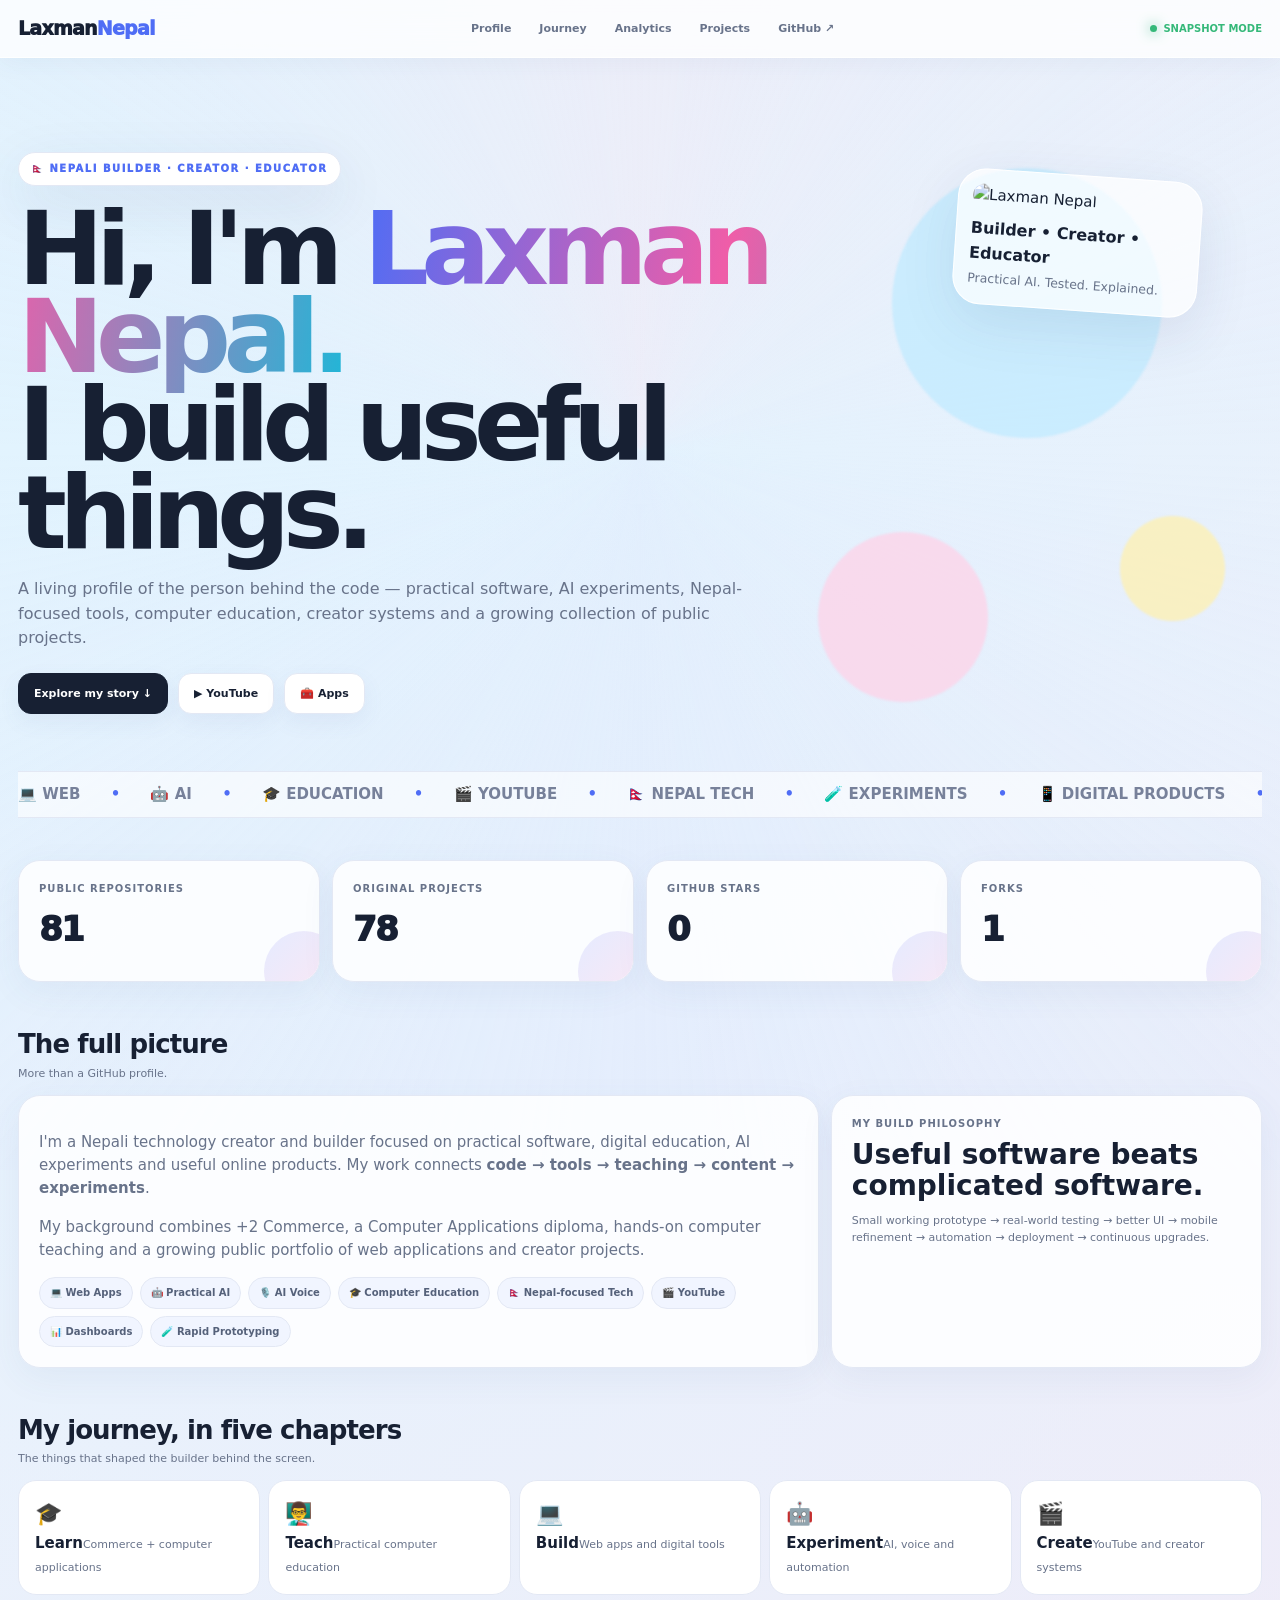
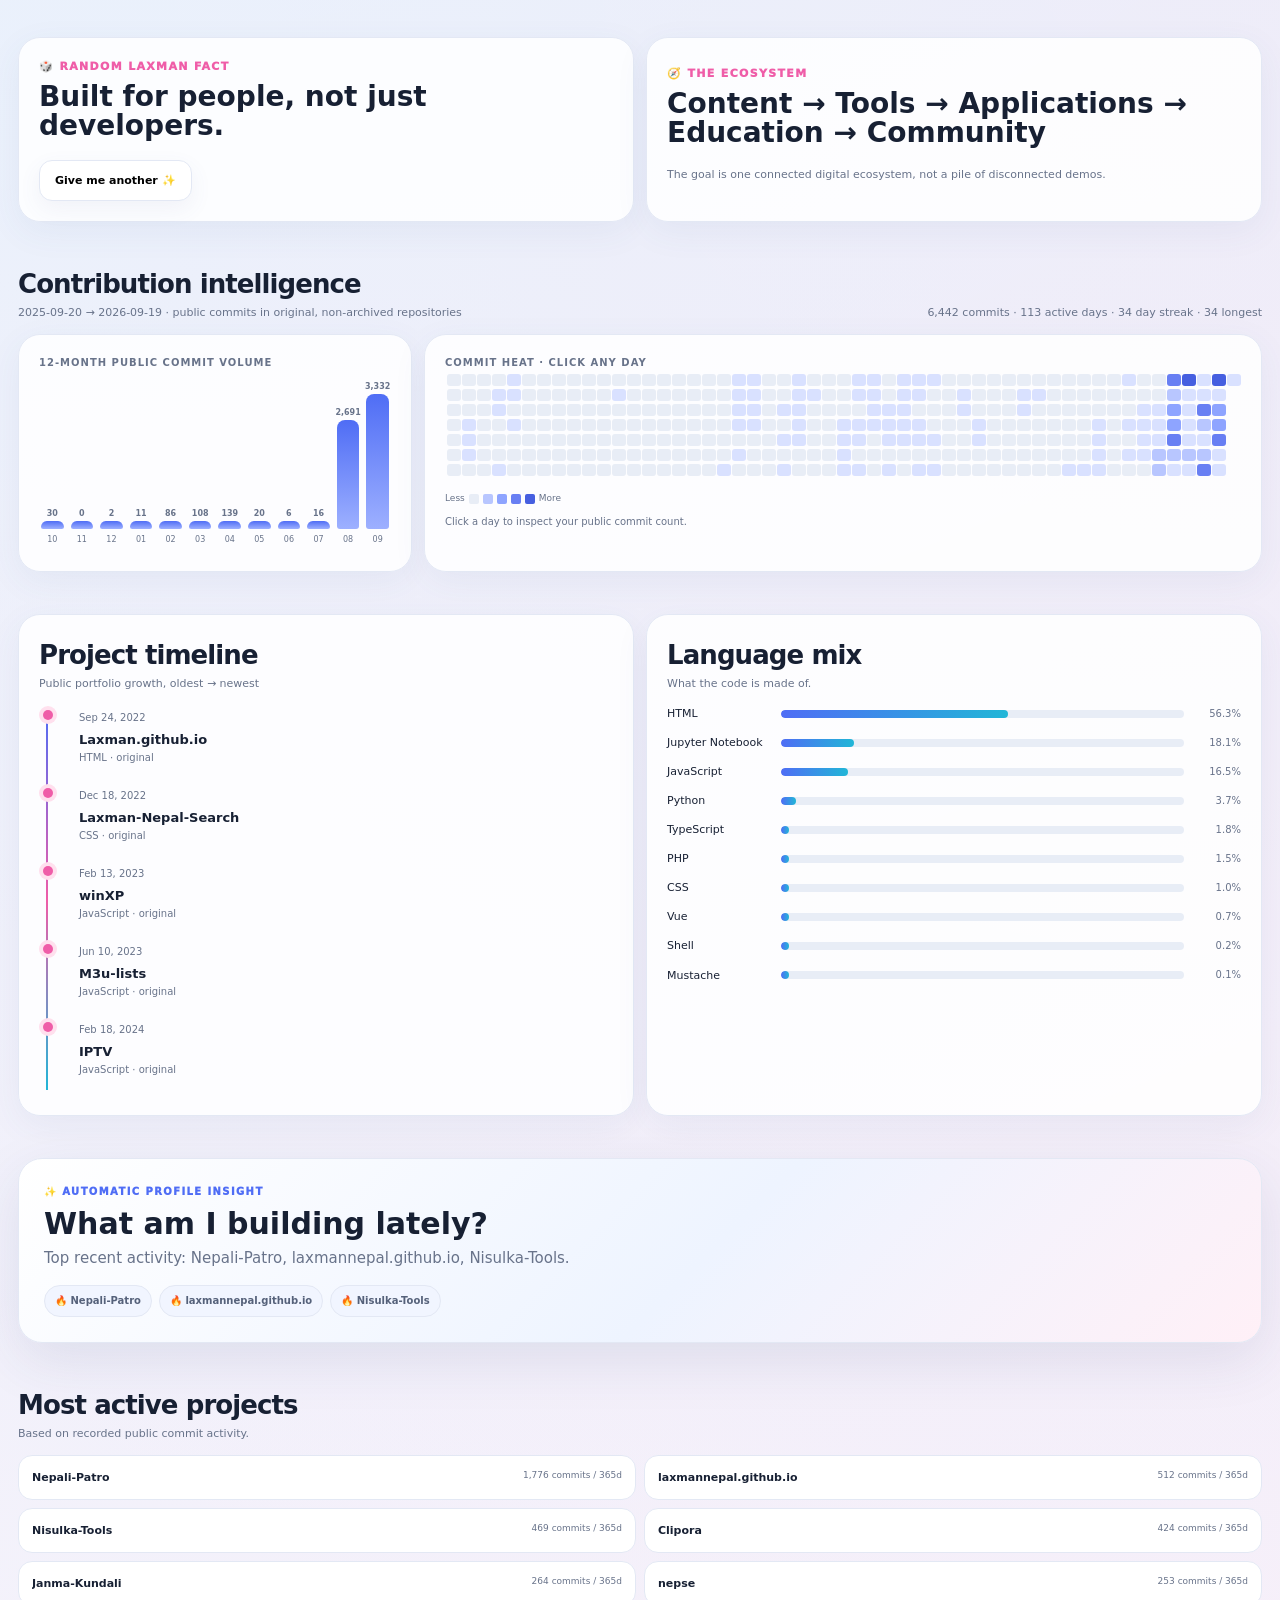
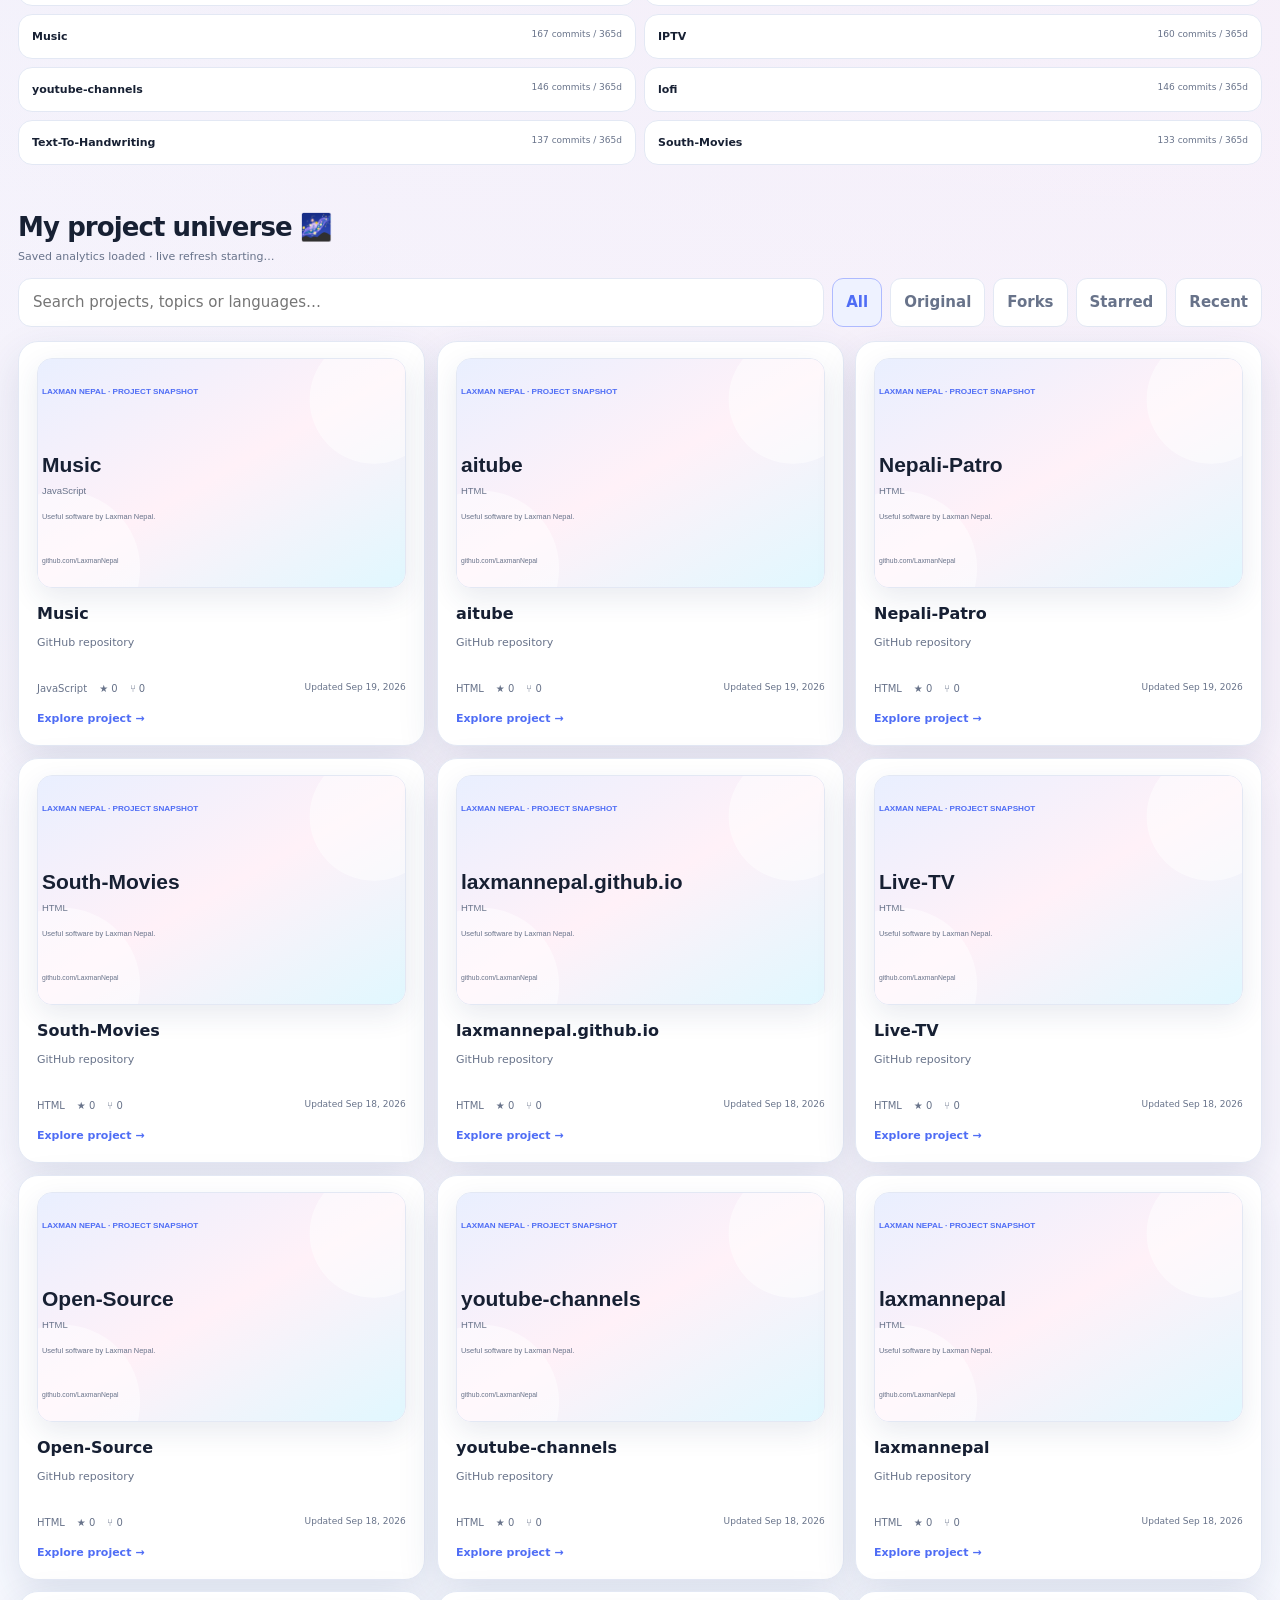
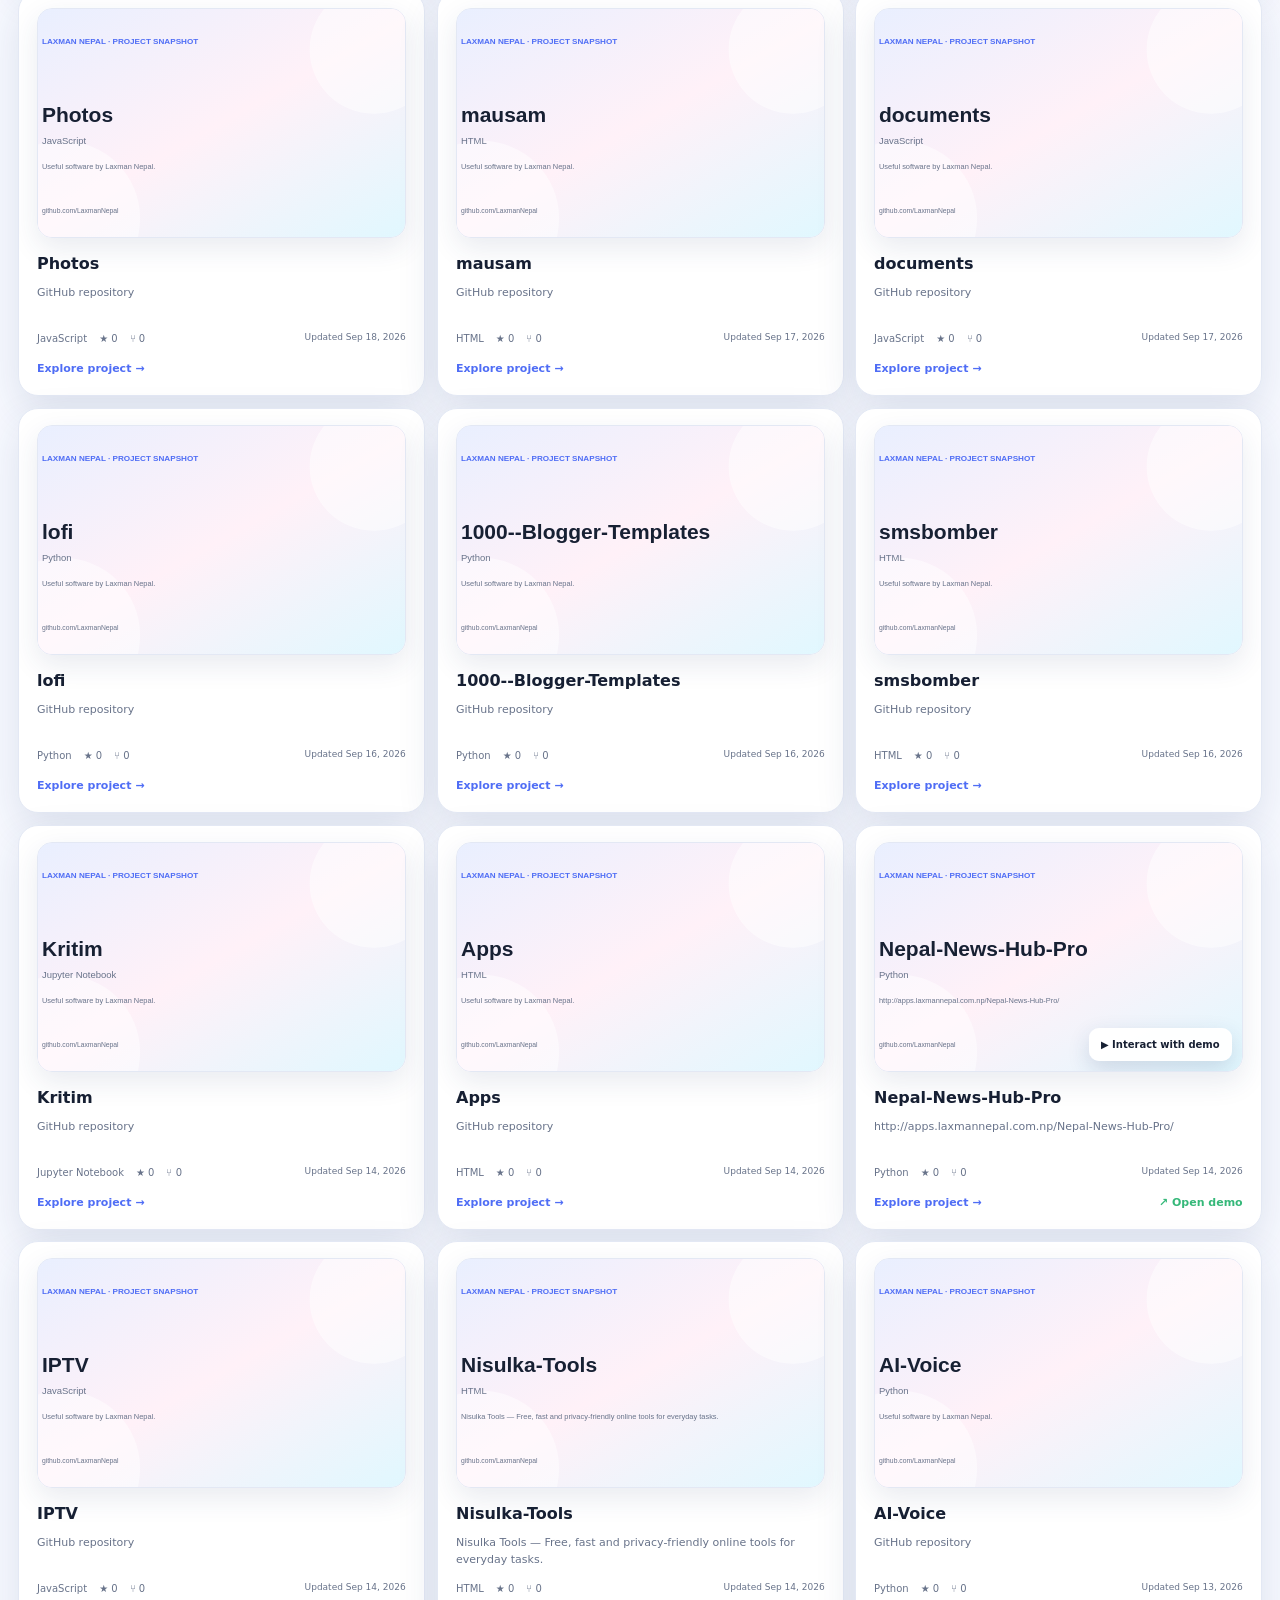
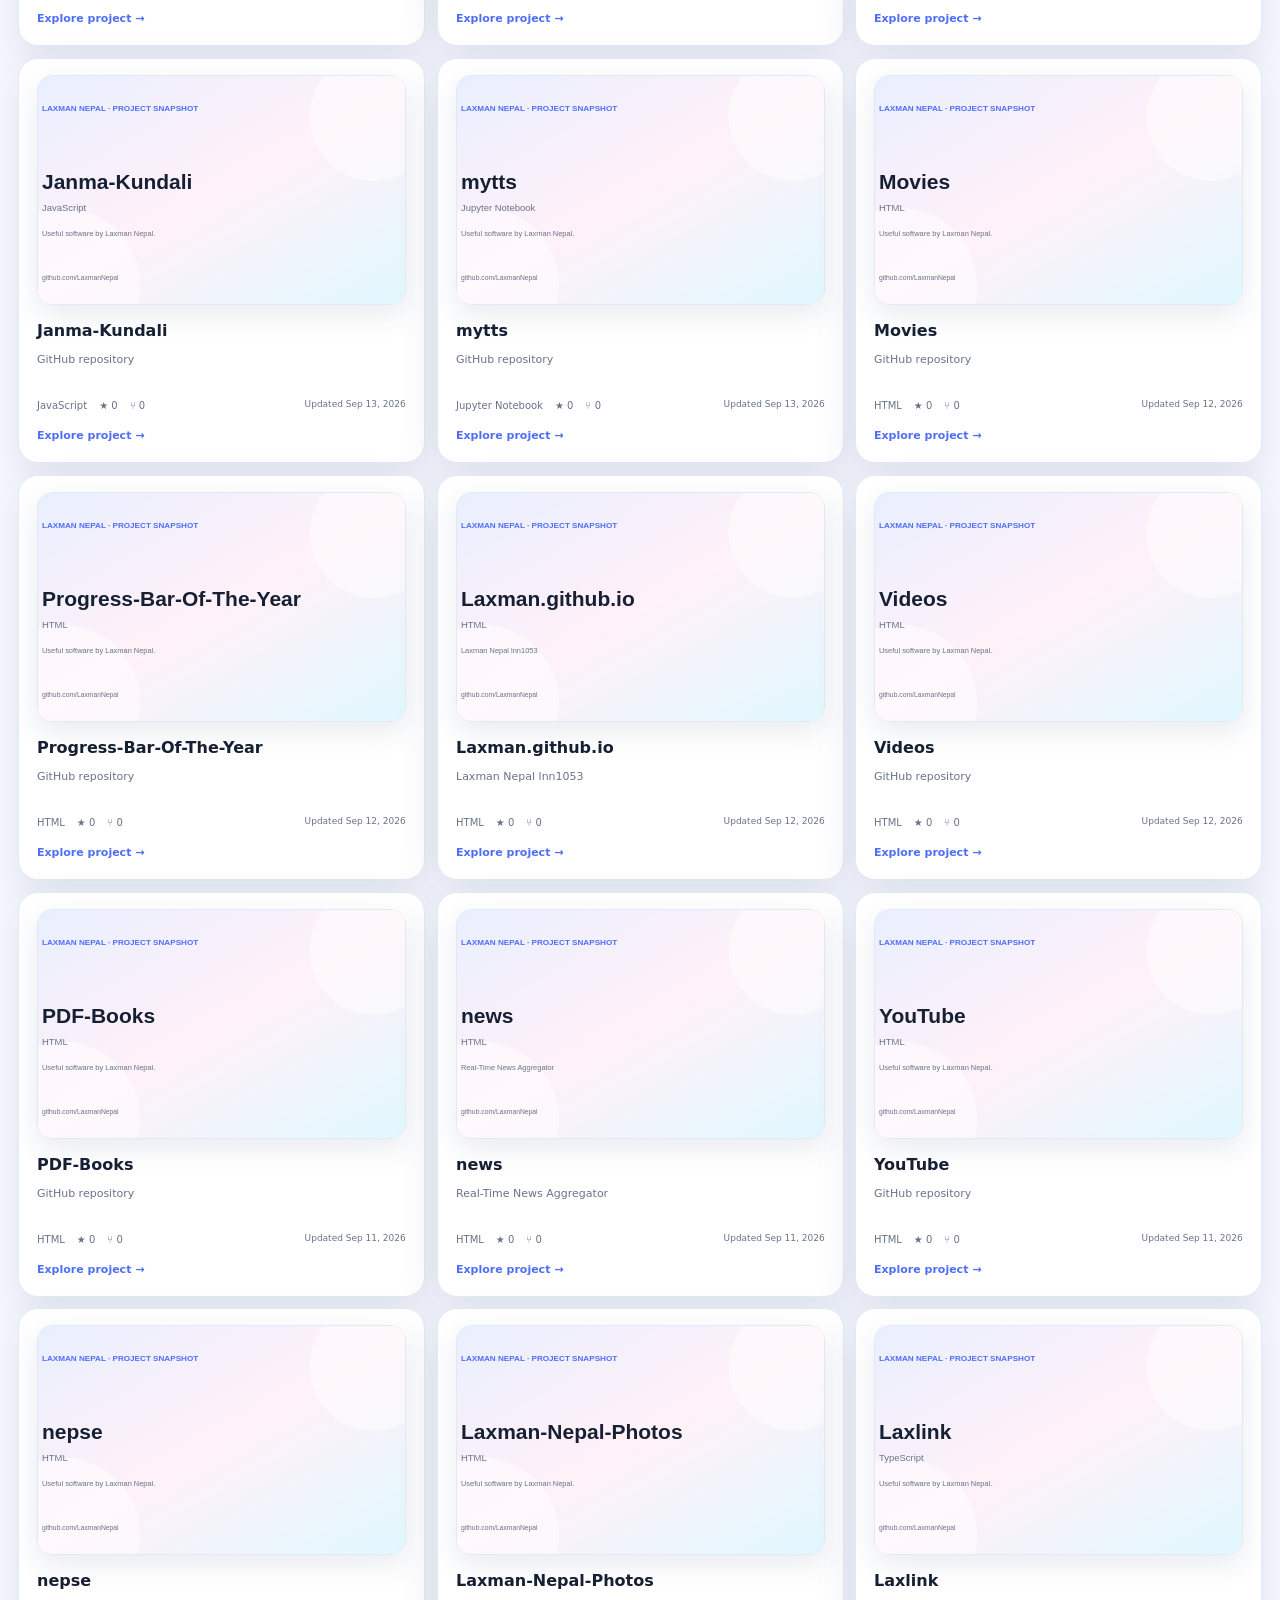
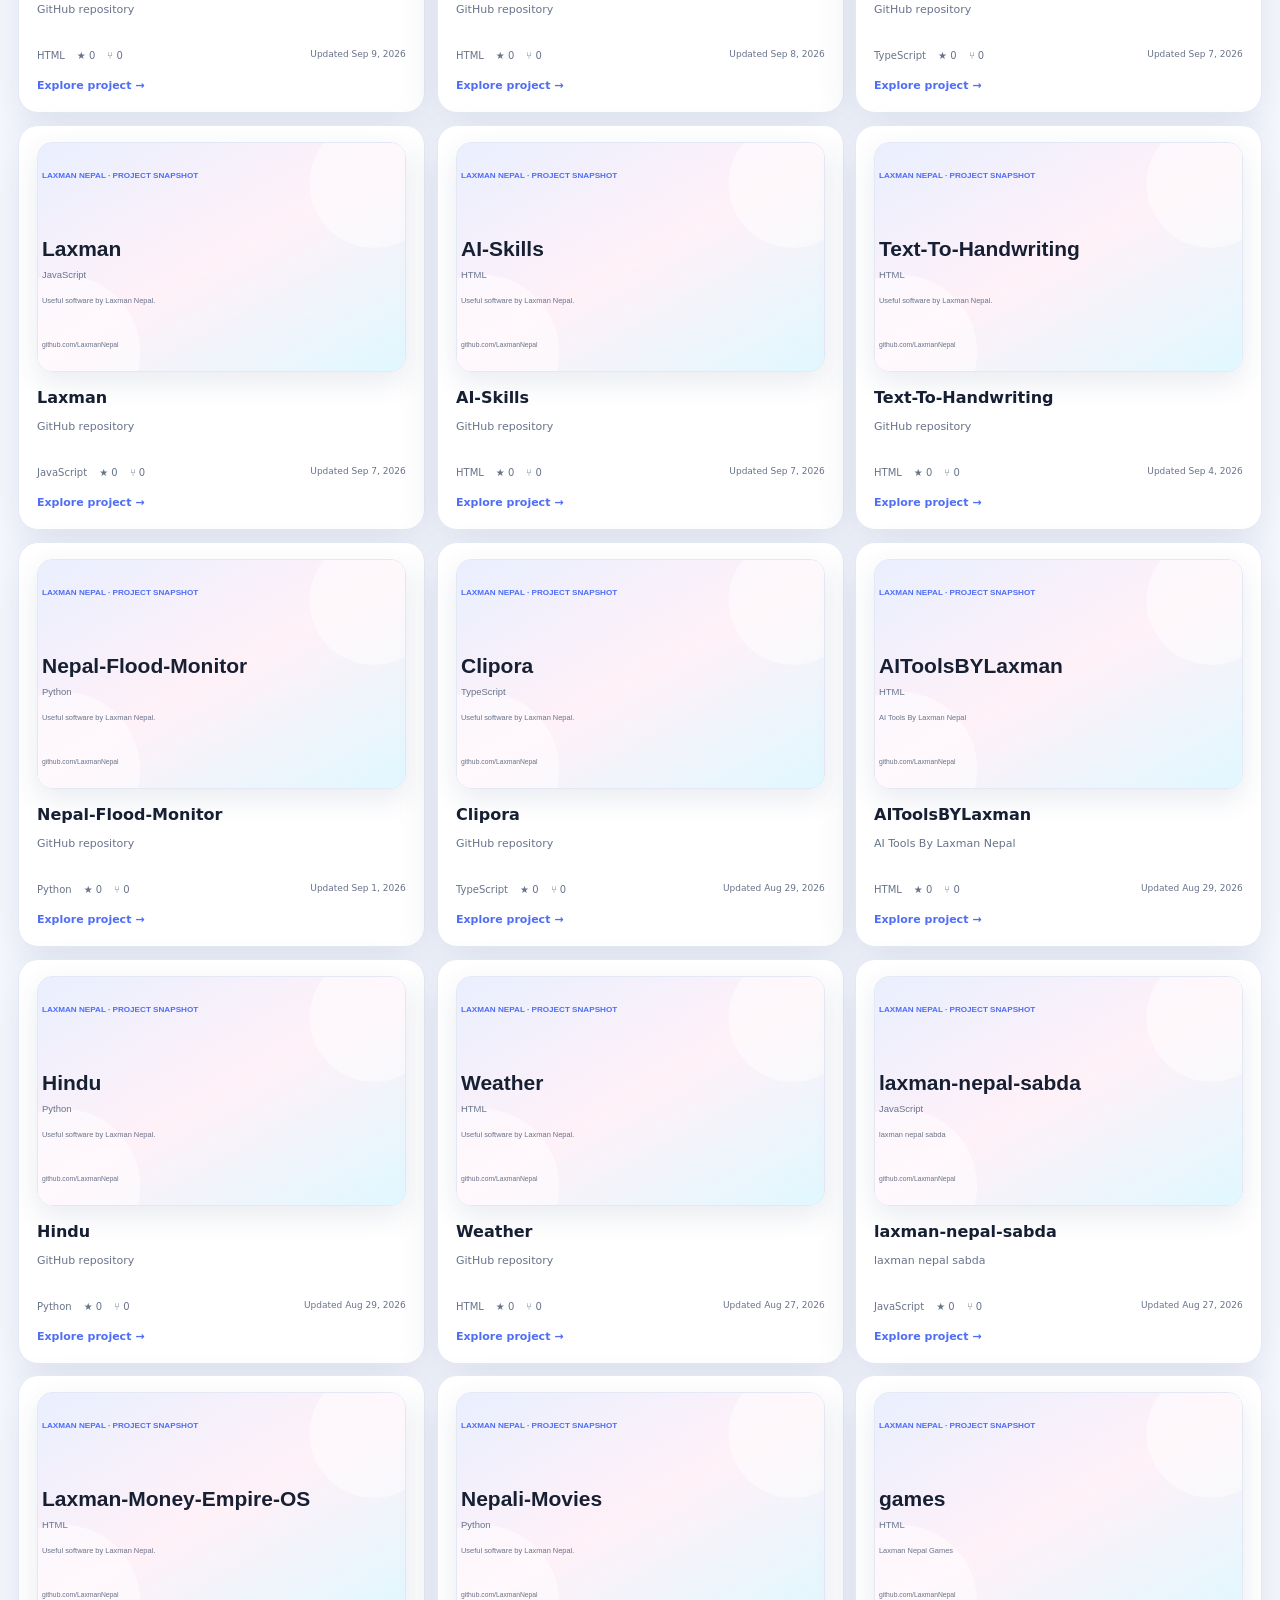
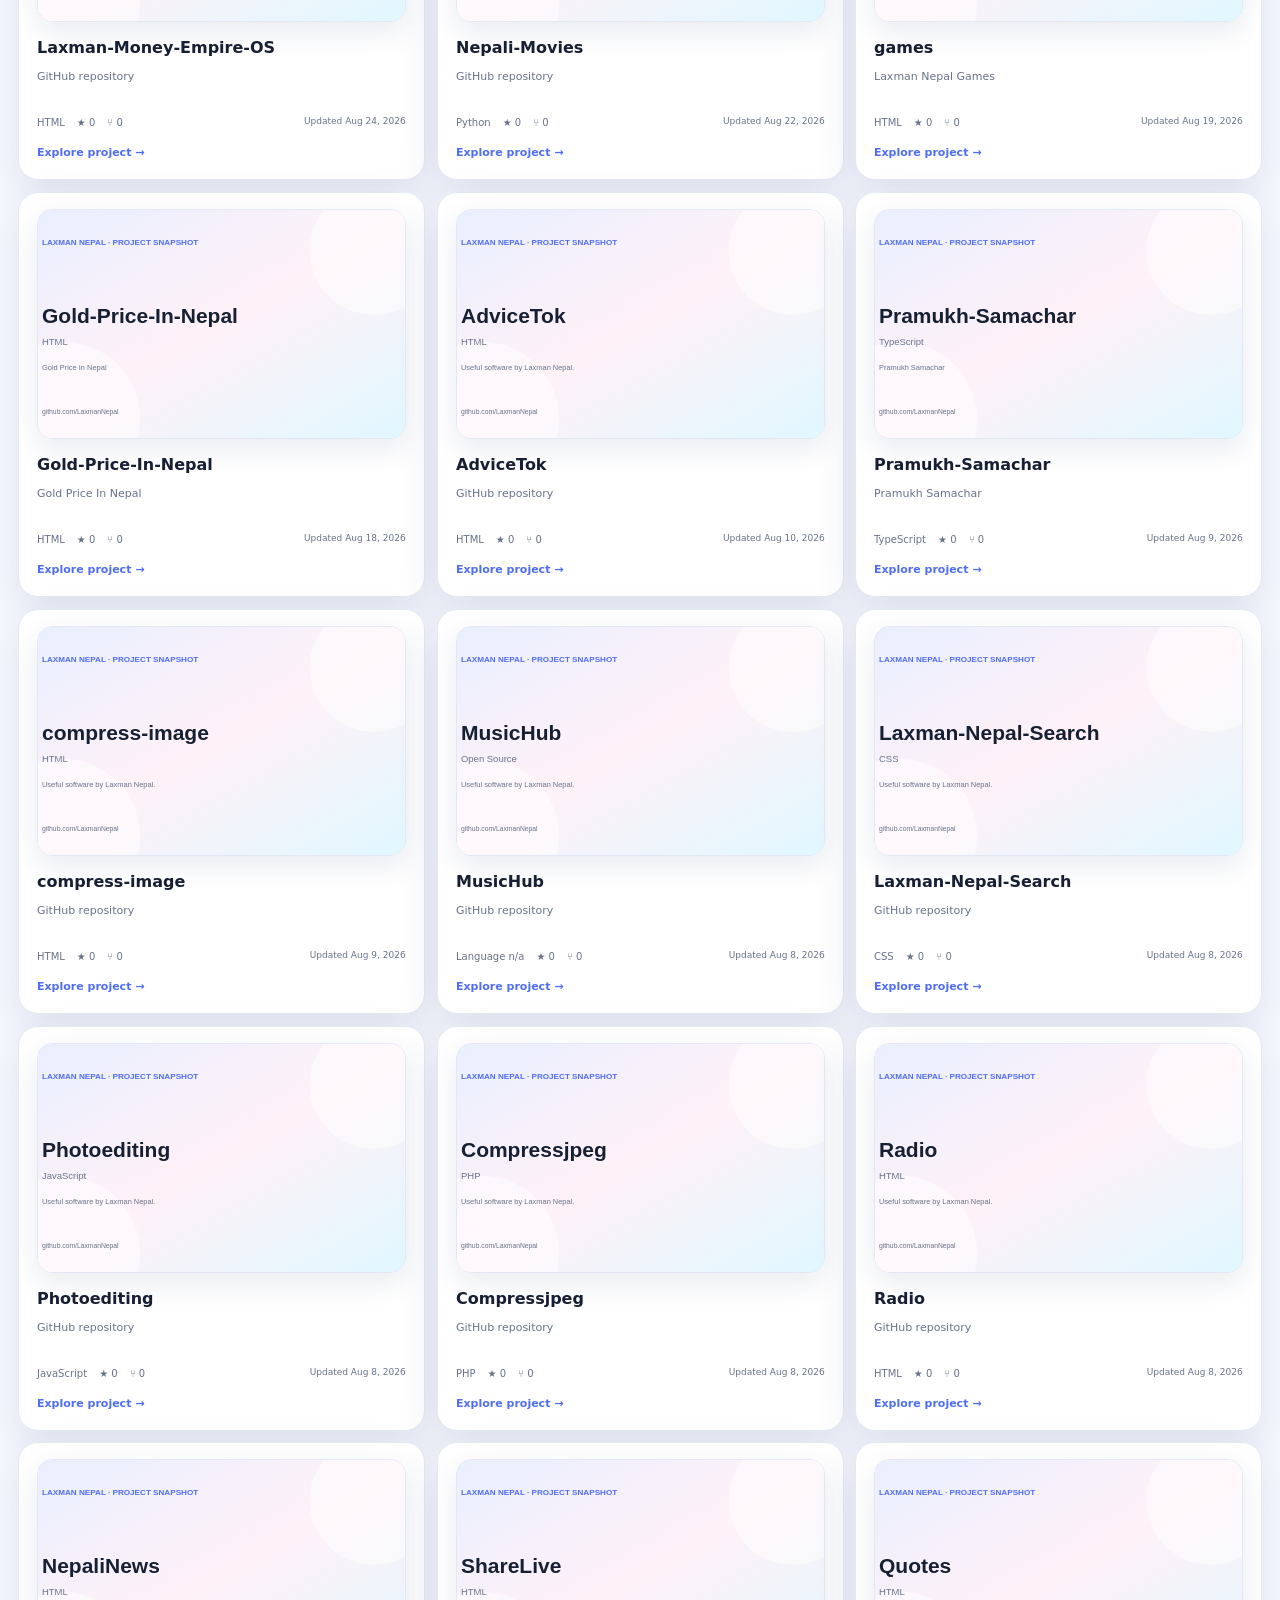
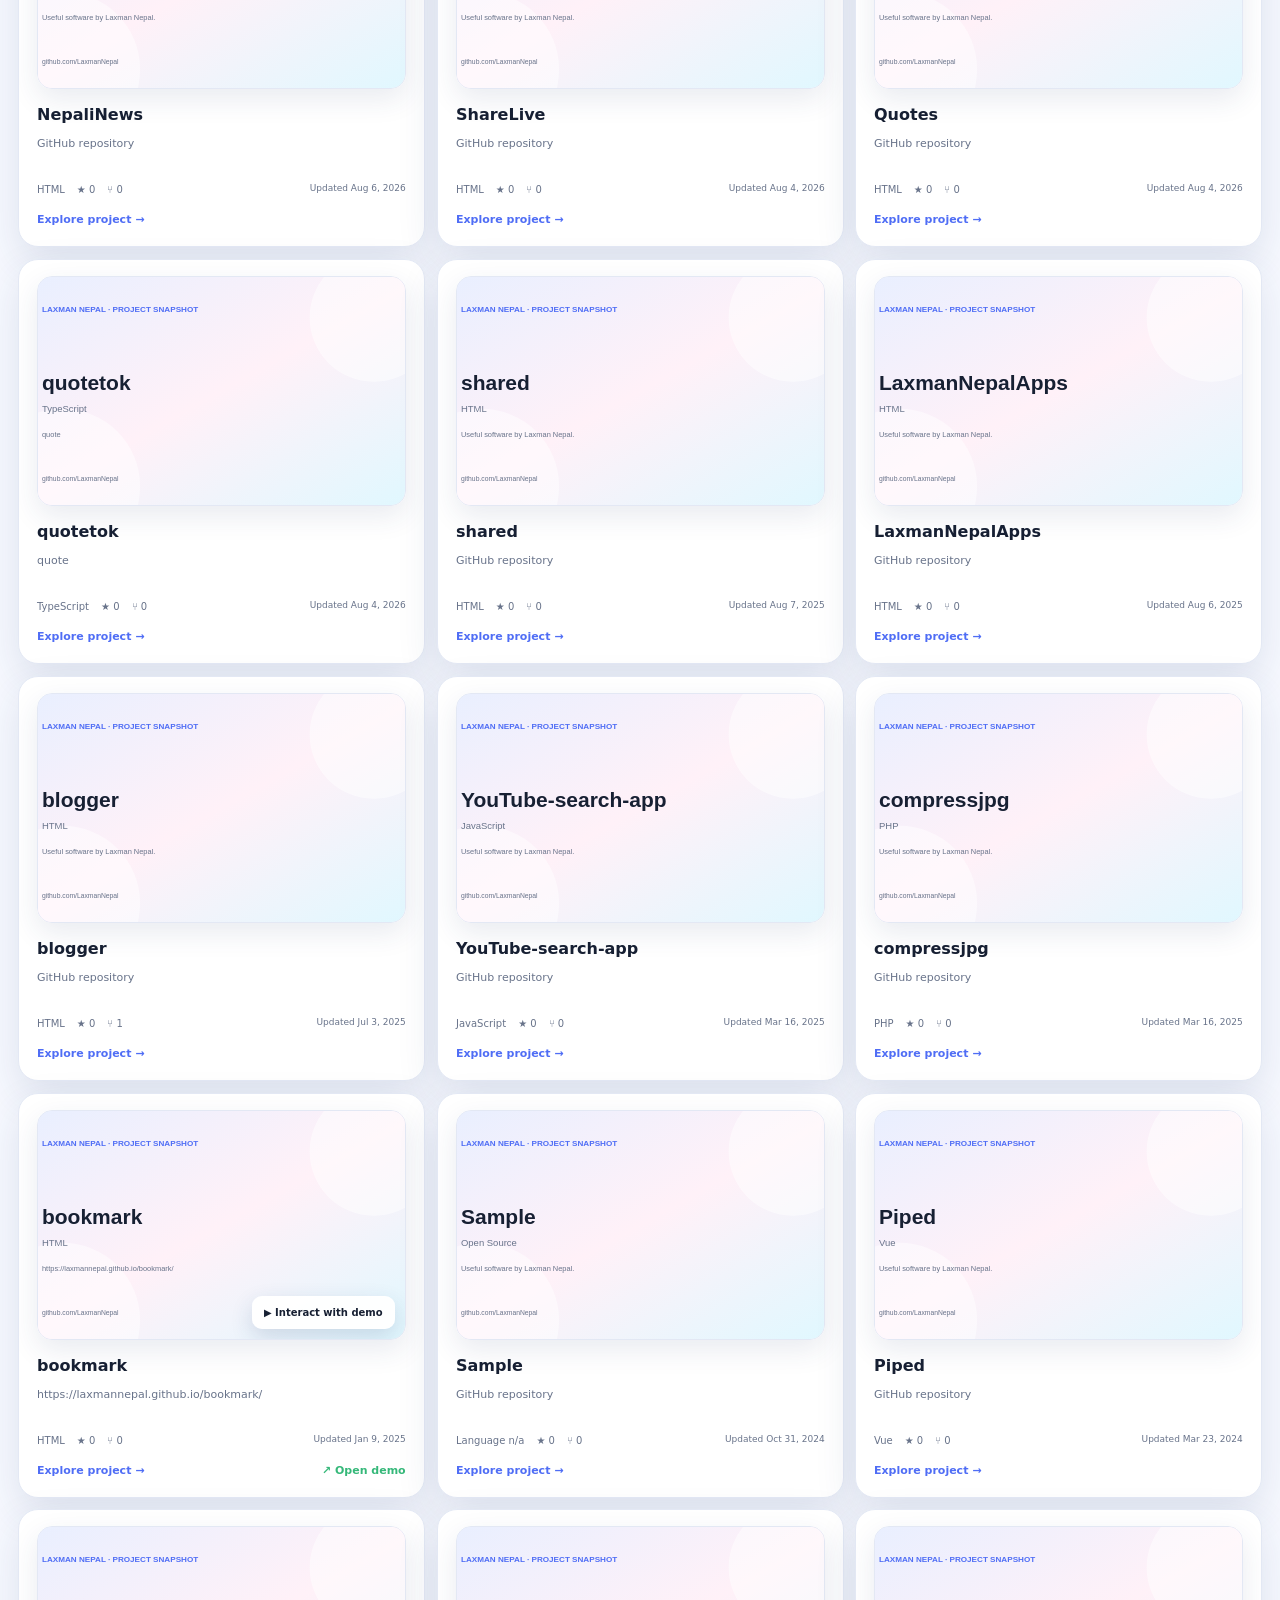
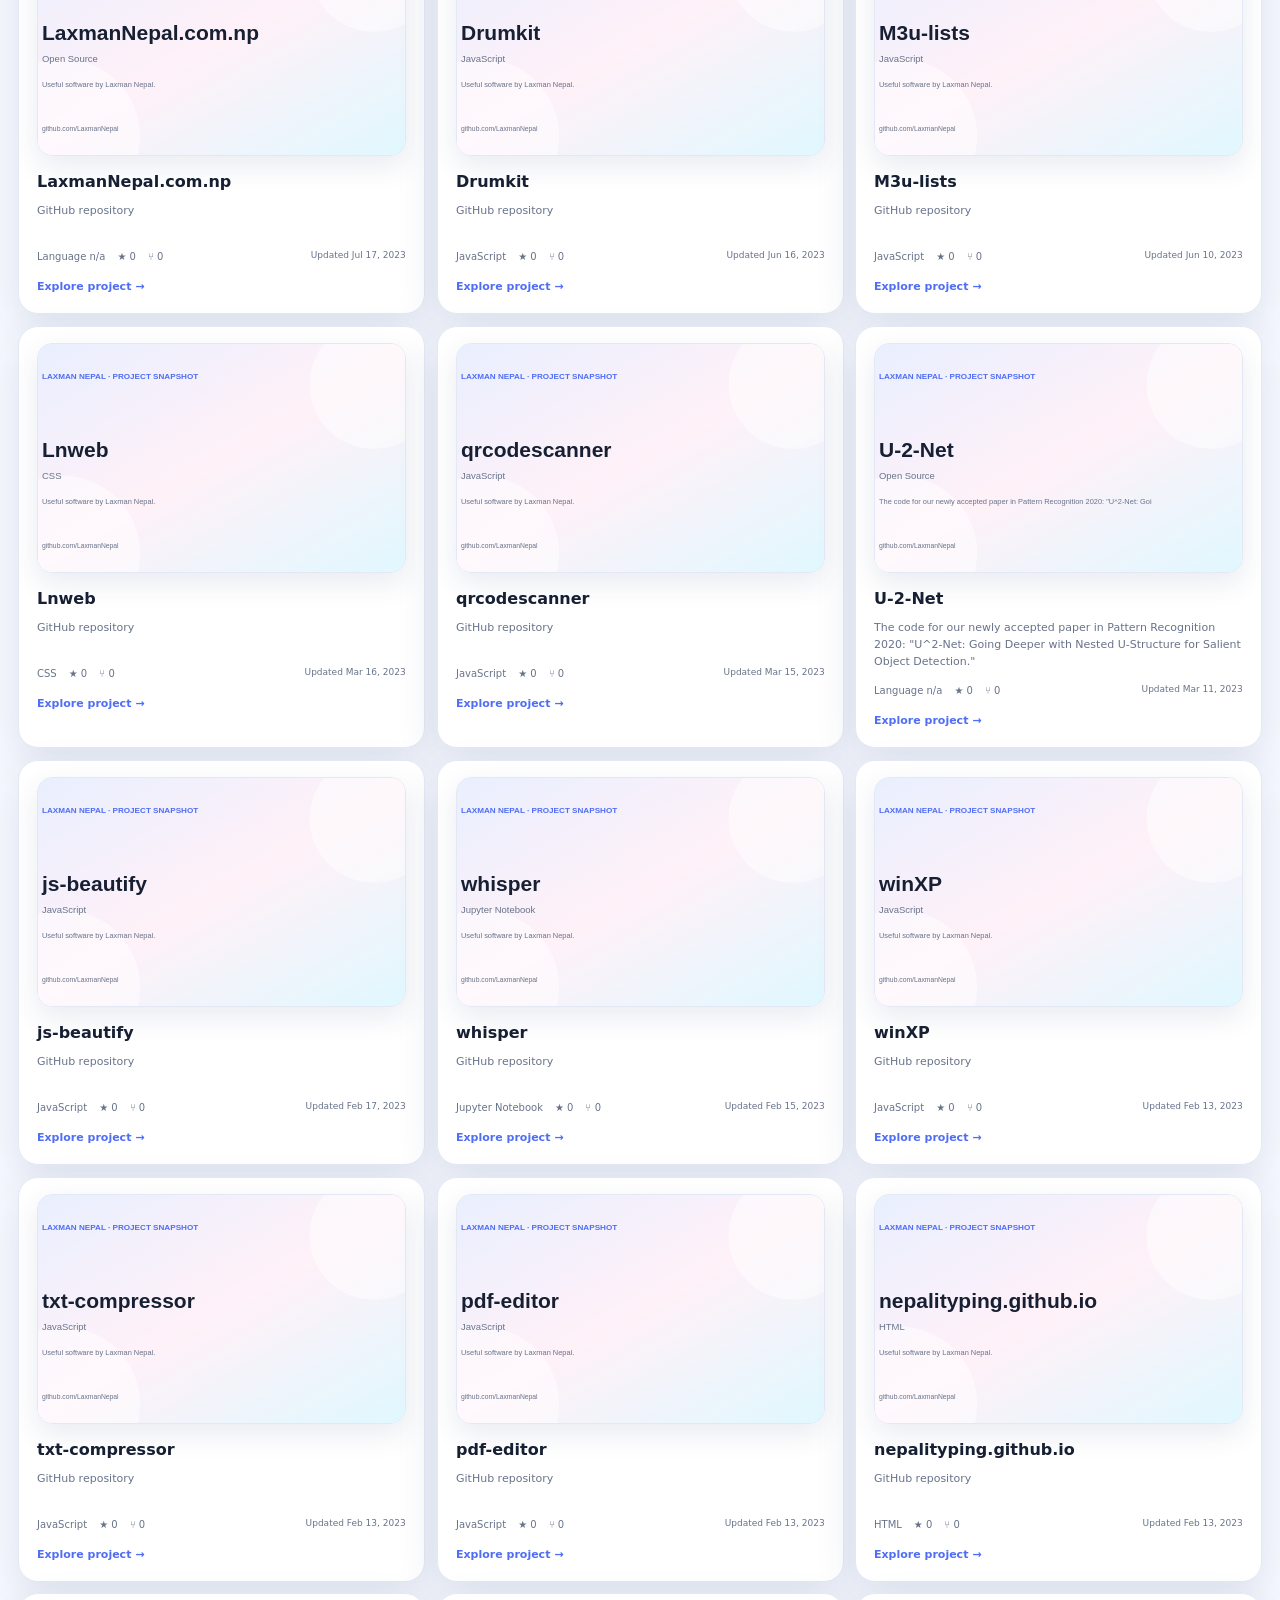
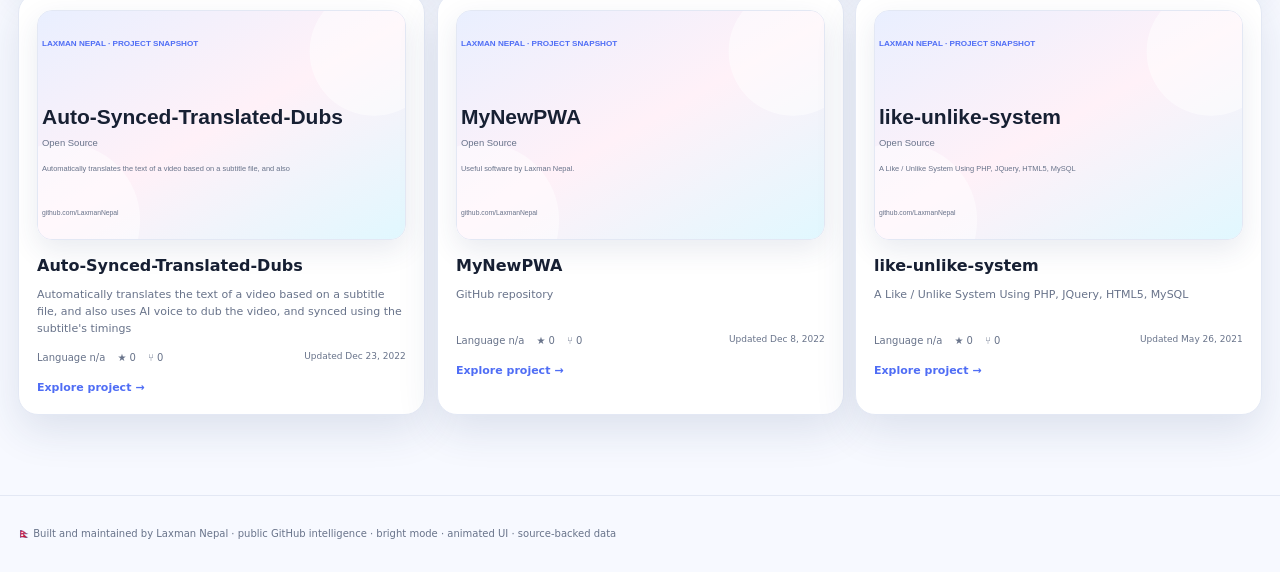
==== commit 5f473b79: "Fix mobile project cards and add interactive demo previews" ====
--- a/index.html
+++ b/index.html
@@ -1,4 +1,4 @@
-<!doctype html><html lang="en"><head><meta charset="utf-8"><meta name="viewport" content="width=device-width,initial-scale=1"><meta name="theme-color" content="#f7f9ff"><meta name="description" content="Laxman Nepal — builder, creator, computer educator and digital product maker."><title>Laxman Nepal — Builder • Creator • Digital Product Maker</title><style>:root{--bg:#f7f9ff;--surface:#fff;--surface2:#f1f5ff;--ink:#172033;--muted:#68738a;--line:#e3e8f4;--blue:#4f6df5;--cyan:#21b6d7;--pink:#ef5da8;--yellow:#f4b942;--green:#35b879;--shadow:0 18px 55px rgba(37,55,105,.10)}*{box-sizing:border-box}html{scroll-behavior:smooth}body{margin:0;background:radial-gradient(circle at 5% 0,#dff4ff 0,transparent 28%),radial-gradient(circle at 96% 10%,#ffe4f2 0,transparent 25%),var(--bg);color:var(--ink);font:15px/1.55 system-ui,-apple-system,BlinkMacSystemFont,"Segoe UI",sans-serif;overflow-x:hidden}body:before{content:"";position:fixed;inset:-30%;pointer-events:none;background:conic-gradient(from 90deg at 50% 50%,transparent,#dfe8ff55,transparent,#ffe3f055,transparent);animation:spin 24s linear infinite;z-index:-2}@keyframes spin{to{transform:rotate(360deg)}}a{color:inherit;text-decoration:none}button,input{font:inherit}header{position:sticky;top:0;z-index:50;border-bottom:1px solid #ffffffcc;background:#ffffffc9;backdrop-filter:blur(20px);box-shadow:0 5px 25px #35456d0d}nav{position:relative;max-width:1380px;margin:auto;padding:12px 18px;display:flex;align-items:center;justify-content:space-between;gap:15px}.brand{font-weight:950;font-size:19px;letter-spacing:-.04em}.brand i{font-style:normal;color:var(--blue)}.navlinks{display:flex;gap:6px;flex-wrap:wrap}.navlinks a{padding:8px 11px;border-radius:99px;color:var(--muted);font-size:11px;font-weight:800}.navlinks a:hover{background:#eef2ff;color:var(--blue)}.live{font-size:10px;color:var(--green);font-weight:900;white-space:nowrap}.dot{display:inline-block;width:7px;height:7px;border-radius:50%;background:currentColor;margin-right:6px;box-shadow:0 0 13px currentColor;animation:pulse 1.5s infinite}@keyframes pulse{50%{transform:scale(.65);opacity:.5}}main{max-width:1380px;margin:auto;padding:22px 18px 80px}.hero{position:relative;padding:72px 0 42px;min-height:530px;display:flex;align-items:center}.heroCopy{max-width:850px;position:relative;z-index:2}.eyebrow{display:inline-flex;align-items:center;gap:7px;font-size:10px;letter-spacing:.15em;font-weight:950;color:var(--blue);background:#fff;border:1px solid var(--line);padding:8px 12px;border-radius:99px;box-shadow:var(--shadow)}h1{font-size:clamp(52px,8vw,112px);line-height:.86;letter-spacing:-.075em;margin:19px 0 20px;max-width:1050px}h1 .grad{background:linear-gradient(100deg,var(--blue),var(--pink),var(--cyan));-webkit-background-clip:text;background-clip:text;color:transparent}.sub{max-width:760px;color:var(--muted);font-size:16px}.heroActions{display:flex;gap:10px;flex-wrap:wrap;margin-top:22px}.pill{display:inline-flex;align-items:center;gap:7px;padding:11px 15px;border-radius:13px;border:1px solid var(--line);background:#fff;box-shadow:0 8px 22px #52669d12;font-weight:850;font-size:11px;transition:.2s}.pill.primary{background:var(--ink);color:#fff;border-color:var(--ink)}.pill:hover{transform:translateY(-3px);box-shadow:0 14px 28px #52669d22}.orb{position:absolute;border-radius:50%;filter:blur(1px);opacity:.72;animation:float 7s ease-in-out infinite}.orb.one{width:270px;height:270px;background:#bfeaff;right:8%;top:13%;animation-delay:-2s}.orb.two{width:170px;height:170px;background:#ffd1e7;right:22%;bottom:8%;animation-delay:-4s}.orb.three{width:105px;height:105px;background:#fff0ad;right:3%;bottom:20%;animation-delay:-1s}@keyframes float{50%{transform:translate(0,-20px) scale(1.04)}}.avatarCard{position:absolute;right:5%;top:95px;width:245px;padding:14px;background:#ffffffb8;border:1px solid #fff;border-radius:28px;box-shadow:var(--shadow);transform:rotate(4deg);animation:cardfloat 6s ease-in-out infinite;z-index:3}.avatarCard img{width:100%;aspect-ratio:1;border-radius:20px;object-fit:cover}.avatarCard strong{display:block;margin-top:10px;font-size:16px}.avatarCard small{color:var(--muted)}@keyframes cardfloat{50%{transform:rotate(-2deg) translateY(-10px)}}.grid{display:grid;grid-template-columns:repeat(4,1fr);gap:12px}.card{background:#ffffffd9;border:1px solid var(--line);border-radius:22px;padding:20px;box-shadow:0 10px 35px #445a9610;transition:.22s}.card:hover{transform:translateY(-4px);box-shadow:var(--shadow)}.stat{min-height:122px;position:relative;overflow:hidden}.stat:after{content:"";position:absolute;width:80px;height:80px;border-radius:50%;right:-25px;bottom:-30px;background:linear-gradient(135deg,#e5ebff,#ffe6f2)}.label{font-size:10px;color:var(--muted);text-transform:uppercase;letter-spacing:.1em;font-weight:800}.value{font-size:34px;font-weight:950;margin-top:6px;letter-spacing:-.05em}.section{margin-top:42px}.sectionHead{display:flex;justify-content:space-between;align-items:end;gap:15px;margin-bottom:13px}.sectionHead h2{margin:0;font-size:26px;letter-spacing:-.035em}.muted{color:var(--muted);font-size:11px}.profileGrid{display:grid;grid-template-columns:1.3fr .7fr;gap:12px}.bio{font-size:15px;color:var(--muted);max-width:850px}.chips{display:flex;gap:7px;flex-wrap:wrap;margin-top:15px}.chip{border:1px solid var(--line);background:var(--surface2);padding:7px 10px;border-radius:99px;font-size:10px;font-weight:800;color:#55617a}.journey{display:grid;grid-template-columns:repeat(5,1fr);gap:8px;margin-top:12px}.journeyItem{padding:16px;border:1px solid var(--line);background:#fff;border-radius:18px;position:relative;overflow:hidden}.journeyItem b{font-size:22px;display:block}.journeyItem span{font-size:11px;color:var(--muted)}.journeyItem:nth-child(1){transform:rotate(-1deg)}.journeyItem:nth-child(2){transform:rotate(1deg)}.journeyItem:nth-child(3){transform:rotate(-1deg)}.journeyItem:nth-child(4){transform:rotate(1deg)}.journeyItem:nth-child(5){transform:rotate(-1deg)}.fun{display:grid;grid-template-columns:1fr 1fr;gap:12px}.funBox{min-height:180px;display:flex;flex-direction:column;justify-content:center}.funTitle{font-size:11px;letter-spacing:.12em;text-transform:uppercase;color:var(--pink);font-weight:950}.fun h3{font-size:28px;line-height:1.05;margin:7px 0}.fun button{align-self:flex-start;margin-top:12px}.analytics{display:grid;grid-template-columns:1.05fr 1.45fr;gap:12px}.bars{height:180px;display:flex;align-items:end;gap:7px;padding:28px 2px 22px}.bar{flex:1;min-width:8px;border-radius:8px 8px 3px 3px;background:linear-gradient(180deg,var(--blue),#9db0ff);position:relative;animation:rise .7s both}.bar b{position:absolute;bottom:100%;left:50%;transform:translateX(-50%);font-size:8px;color:var(--muted)}.bar small{position:absolute;top:calc(100% + 5px);left:50%;transform:translateX(-50%);font-size:8px;color:var(--muted)}@keyframes rise{from{height:0!important}}.heatWrap{overflow:auto;padding:3px 2px 5px}.heat{display:grid;grid-template-columns:repeat(53,12px);grid-auto-flow:column;grid-template-rows:repeat(7,12px);gap:3px;width:max-content}.cell{width:12px;height:12px;border-radius:3px;background:#e8edf6;border:1px solid transparent;cursor:pointer;transition:.12s}.cell:hover{border-color:#6577c9;transform:scale(1.35)}.cell[data-l="1"]{background:#d9e1ff}.cell[data-l="2"]{background:#b8c6ff}.cell[data-l="3"]{background:#8ea4ff}.cell[data-l="4"]{background:#687ff3}.cell[data-l="5"]{background:#465fe0}.heatLegend{display:flex;align-items:center;gap:4px;margin-top:11px;color:var(--muted);font-size:9px}.heatLegend i{display:block;width:10px;height:10px;border-radius:2px;background:#e8edf6}.heatLegend i:nth-of-type(2){background:#b8c6ff}.heatLegend i:nth-of-type(3){background:#8ea4ff}.heatLegend i:nth-of-type(4){background:#687ff3}.heatLegend i:nth-of-type(5){background:#465fe0}.tooltip{margin-top:8px;min-height:17px;color:var(--muted);font-size:10px}.two{display:grid;grid-template-columns:1fr 1fr;gap:12px}.timeline{position:relative;padding-left:27px;max-height:390px;overflow:auto}.timeline:before{content:"";position:absolute;left:7px;top:5px;bottom:5px;width:2px;background:linear-gradient(var(--blue),var(--pink),var(--cyan))}.event{position:relative;padding:0 0 17px 13px;display:block}.event:before{content:"";position:absolute;left:-23px;top:5px;width:10px;height:10px;border-radius:50%;background:var(--pink);box-shadow:0 0 0 4px #ffe0ee}.event time{font-size:10px;color:var(--muted)}.event strong{display:block;font-size:13px;margin-top:2px}.event span{display:block;color:var(--muted);font-size:10px}.languages{display:flex;flex-direction:column;gap:12px}.lang{display:grid;grid-template-columns:105px 1fr 48px;align-items:center;gap:9px;font-size:11px}.track{height:8px;border-radius:99px;background:#e8edf6;overflow:hidden}.fill{height:100%;border-radius:99px;background:linear-gradient(90deg,var(--blue),var(--cyan))}.lang em{font-style:normal;color:var(--muted);text-align:right;font-size:10px}.insight{background:linear-gradient(135deg,#fff,#eef4ff 55%,#fff0f7);border:1px solid var(--line);border-radius:24px;padding:25px;box-shadow:var(--shadow)}.insightTitle{font-size:10px;letter-spacing:.14em;text-transform:uppercase;color:var(--blue);font-weight:950}.insight h3{font-size:30px;line-height:1.05;margin:8px 0}.insight p{color:var(--muted);margin:0;max-width:950px}.activity{display:grid;grid-template-columns:repeat(2,1fr);gap:8px}.row{display:flex;justify-content:space-between;gap:12px;padding:13px;border:1px solid var(--line);border-radius:14px;background:#fff;transition:.15s}.row:hover{border-color:#aebaff;transform:translateX(4px)}.row strong{font-size:11px;overflow:hidden;text-overflow:ellipsis;white-space:nowrap}.row span{color:var(--muted);font-size:9px;white-space:nowrap}.filters{display:flex;gap:8px;flex-wrap:wrap}.search{flex:1;min-width:220px;background:#fff;border:1px solid var(--line);color:var(--ink);padding:12px 14px;border-radius:13px;outline:0}.search:focus{border-color:var(--blue);box-shadow:0 0 0 4px #4f6df515}.btn{background:#fff;border:1px solid var(--line);color:var(--muted);padding:10px 13px;border-radius:11px;cursor:pointer;font-weight:800}.btn.active,.btn:hover{color:var(--blue);border-color:#aebaff;background:#eef2ff}.repos{display:grid;grid-template-columns:repeat(3,1fr);gap:12px;margin-top:14px}.repo{background:#fff;will-change:transform;opacity:1}.repoShot{width:100%;aspect-ratio:16/9;object-fit:cover;border-radius:15px;margin:-2px 0 14px;background:linear-gradient(135deg,#eef3ff,#fff0f7);display:block;transition:transform .5s cubic-bezier(.2,.8,.2,1),filter .4s}.repo:hover .repoShot{transform:scale(1.035);filter:saturate(1.08)}.repo{background:#fff;border:1px solid var(--line);border-radius:20px;padding:18px;transition:.2s;position:relative;overflow:hidden}.repo:before{content:"";position:absolute;left:0;top:0;width:100%;height:3px;background:linear-gradient(90deg,var(--blue),var(--pink),var(--cyan));transform:scaleX(0);transform-origin:left;transition:.25s}.repo:hover{transform:translateY(-5px) rotate(.2deg);box-shadow:var(--shadow)}.repo:hover:before{transform:scaleX(1)}.repo h3{margin:0 0 7px;font-size:16px;overflow-wrap:anywhere}.repo p{margin:0 0 13px;color:var(--muted);font-size:11px;min-height:34px}.meta{display:flex;gap:12px;flex-wrap:wrap;color:var(--muted);font-size:10px}.repoActions{display:flex;align-items:center;justify-content:space-between;gap:8px;flex-wrap:wrap}.repo a.more{display:inline-block;margin-top:13px;color:var(--blue);font-size:11px;font-weight:900}.demoLink{display:inline-block;margin-top:13px;color:var(--green);font-size:11px;font-weight:900}.empty{padding:25px;text-align:center;color:var(--muted);grid-column:1/-1}.status{margin-top:9px;color:var(--muted);font-size:10px}.marquee{overflow:hidden;white-space:nowrap;border-block:1px solid var(--line);background:#fff9;margin-top:15px}.marquee span{display:inline-block;padding:11px 0;font-weight:900;color:#77819a;animation:marquee 22s linear infinite}.marquee b{color:var(--blue);margin:0 25px}@keyframes marquee{to{transform:translateX(-50%)}}footer{max-width:1380px;margin:auto;padding:30px 18px;color:var(--muted);border-top:1px solid var(--line);font-size:10px}@media(max-width:1050px){.avatarCard{right:1%;opacity:.65}.profileGrid{grid-template-columns:1fr}.journey{grid-template-columns:repeat(3,1fr)}}@media(max-width:950px){.grid{grid-template-columns:repeat(2,1fr)}.repos{grid-template-columns:repeat(2,1fr)}.analytics,.two,.fun,.activity{grid-template-columns:1fr}.avatarCard{display:block;position:relative;right:auto;top:auto;margin:22px auto 0;width:min(210px,62vw);opacity:1;transform:rotate(2deg)}}@media(max-width:600px){body{font-size:14px;padding-bottom:72px}.navlinks{display:flex;position:absolute;top:58px;left:10px;right:10px;justify-content:center;overflow-x:auto;flex-wrap:nowrap;padding:6px;background:#ffffffed;border:1px solid var(--line);border-radius:14px;box-shadow:var(--shadow);backdrop-filter:blur(16px)} .navlinks a{white-space:nowrap;padding:8px 10px;min-height:34px;display:flex;align-items:center}.navlinks::-webkit-scrollbar{display:none}.live{display:none}main{padding-top:8px}.hero{padding:92px 0 30px;min-height:560px;flex-direction:column;align-items:flex-start}h1{font-size:clamp(43px,14vw,62px);line-height:.9}.sub{font-size:14px}.section{margin-top:28px}.sectionHead{align-items:flex-start;flex-direction:column;gap:5px}.sectionHead h2{font-size:22px}.card{padding:16px}.value{font-size:30px}.journeyItem{transform:none!important}.heroActions{width:100%}.grid,.repos,.journey{grid-template-columns:1fr}.card{border-radius:18px}.heat{grid-template-columns:repeat(53,9px);grid-template-rows:repeat(7,9px);gap:2px}.cell{width:9px;height:9px}.lang{grid-template-columns:90px 1fr 40px} .heroActions .pill{flex:1;justify-content:center;min-height:44px}.filters{flex-wrap:nowrap;overflow-x:auto;padding-bottom:4px;scrollbar-width:none}.filters::-webkit-scrollbar{display:none}.filters .btn{flex:0 0 auto;min-height:42px}.search{min-width:calc(100vw - 36px);flex:0 0 calc(100vw - 36px);min-height:44px}.repo{padding:14px}.repoShot{border-radius:13px;margin-bottom:12px}.meta{gap:8px}.repoActions{align-items:flex-start;flex-direction:column;gap:0}.repo a.more,.demoLink{width:100%;padding:10px 0}.avatarCard{width:min(190px,58vw)}}.section,.card,.journeyItem,.insight{opacity:0;transform:translateY(22px);transition:opacity .7s ease,transform .7s cubic-bezier(.2,.8,.2,1)}.section.in-view,.card.in-view,.journeyItem.in-view,.insight.in-view{opacity:1;transform:translateY(0)}@media(prefers-reduced-motion:reduce){*,*:before,*:after{animation-duration:.01ms!important;animation-iteration-count:1!important;scroll-behavior:auto!important}.section,.card,.journeyItem,.insight{opacity:1!important;transform:none!important}}</style></head><body>
+<!doctype html><html lang="en"><head><meta charset="utf-8"><meta name="viewport" content="width=device-width,initial-scale=1"><meta name="theme-color" content="#f7f9ff"><meta name="description" content="Laxman Nepal — builder, creator, computer educator and digital product maker."><title>Laxman Nepal — Builder • Creator • Digital Product Maker</title><style>:root{--bg:#f7f9ff;--surface:#fff;--surface2:#f1f5ff;--ink:#172033;--muted:#68738a;--line:#e3e8f4;--blue:#4f6df5;--cyan:#21b6d7;--pink:#ef5da8;--yellow:#f4b942;--green:#35b879;--shadow:0 18px 55px rgba(37,55,105,.10)}*{box-sizing:border-box}html{scroll-behavior:smooth}body{margin:0;background:radial-gradient(circle at 5% 0,#dff4ff 0,transparent 28%),radial-gradient(circle at 96% 10%,#ffe4f2 0,transparent 25%),var(--bg);color:var(--ink);font:15px/1.55 system-ui,-apple-system,BlinkMacSystemFont,"Segoe UI",sans-serif;overflow-x:hidden}body:before{content:"";position:fixed;inset:-30%;pointer-events:none;background:conic-gradient(from 90deg at 50% 50%,transparent,#dfe8ff55,transparent,#ffe3f055,transparent);animation:spin 24s linear infinite;z-index:-2}@keyframes spin{to{transform:rotate(360deg)}}a{color:inherit;text-decoration:none}button,input{font:inherit}header{position:sticky;top:0;z-index:50;border-bottom:1px solid #ffffffcc;background:#ffffffc9;backdrop-filter:blur(20px);box-shadow:0 5px 25px #35456d0d}nav{position:relative;max-width:1380px;margin:auto;padding:12px 18px;display:flex;align-items:center;justify-content:space-between;gap:15px}.brand{font-weight:950;font-size:19px;letter-spacing:-.04em}.brand i{font-style:normal;color:var(--blue)}.navlinks{display:flex;gap:6px;flex-wrap:wrap}.navlinks a{padding:8px 11px;border-radius:99px;color:var(--muted);font-size:11px;font-weight:800}.navlinks a:hover{background:#eef2ff;color:var(--blue)}.live{font-size:10px;color:var(--green);font-weight:900;white-space:nowrap}.dot{display:inline-block;width:7px;height:7px;border-radius:50%;background:currentColor;margin-right:6px;box-shadow:0 0 13px currentColor;animation:pulse 1.5s infinite}@keyframes pulse{50%{transform:scale(.65);opacity:.5}}main{max-width:1380px;margin:auto;padding:22px 18px 80px;width:100%;min-width:0}.hero{position:relative;padding:72px 0 42px;min-height:530px;display:flex;align-items:center}.heroCopy{max-width:850px;position:relative;z-index:2}.eyebrow{display:inline-flex;align-items:center;gap:7px;font-size:10px;letter-spacing:.15em;font-weight:950;color:var(--blue);background:#fff;border:1px solid var(--line);padding:8px 12px;border-radius:99px;box-shadow:var(--shadow)}h1{font-size:clamp(52px,8vw,112px);line-height:.86;letter-spacing:-.075em;margin:19px 0 20px;max-width:1050px}h1 .grad{background:linear-gradient(100deg,var(--blue),var(--pink),var(--cyan));-webkit-background-clip:text;background-clip:text;color:transparent}.sub{max-width:760px;color:var(--muted);font-size:16px}.heroActions{display:flex;gap:10px;flex-wrap:wrap;margin-top:22px}.pill{display:inline-flex;align-items:center;gap:7px;padding:11px 15px;border-radius:13px;border:1px solid var(--line);background:#fff;box-shadow:0 8px 22px #52669d12;font-weight:850;font-size:11px;transition:.2s}.pill.primary{background:var(--ink);color:#fff;border-color:var(--ink)}.pill:hover{transform:translateY(-3px);box-shadow:0 14px 28px #52669d22}.orb{position:absolute;border-radius:50%;filter:blur(1px);opacity:.72;animation:float 7s ease-in-out infinite}.orb.one{width:270px;height:270px;background:#bfeaff;right:8%;top:13%;animation-delay:-2s}.orb.two{width:170px;height:170px;background:#ffd1e7;right:22%;bottom:8%;animation-delay:-4s}.orb.three{width:105px;height:105px;background:#fff0ad;right:3%;bottom:20%;animation-delay:-1s}@keyframes float{50%{transform:translate(0,-20px) scale(1.04)}}.avatarCard{position:absolute;right:5%;top:95px;width:245px;padding:14px;background:#ffffffb8;border:1px solid #fff;border-radius:28px;box-shadow:var(--shadow);transform:rotate(4deg);animation:cardfloat 6s ease-in-out infinite;z-index:3}.avatarCard img{width:100%;aspect-ratio:1;border-radius:20px;object-fit:cover}.avatarCard strong{display:block;margin-top:10px;font-size:16px}.avatarCard small{color:var(--muted)}@keyframes cardfloat{50%{transform:rotate(-2deg) translateY(-10px)}}.grid{display:grid;grid-template-columns:repeat(4,1fr);gap:12px}.card{background:#ffffffd9;border:1px solid var(--line);border-radius:22px;padding:20px;box-shadow:0 10px 35px #445a9610;transition:.22s}.card:hover{transform:translateY(-4px);box-shadow:var(--shadow)}.stat{min-height:122px;position:relative;overflow:hidden}.stat:after{content:"";position:absolute;width:80px;height:80px;border-radius:50%;right:-25px;bottom:-30px;background:linear-gradient(135deg,#e5ebff,#ffe6f2)}.label{font-size:10px;color:var(--muted);text-transform:uppercase;letter-spacing:.1em;font-weight:800}.value{font-size:34px;font-weight:950;margin-top:6px;letter-spacing:-.05em}.section{margin-top:42px}.sectionHead{display:flex;justify-content:space-between;align-items:end;gap:15px;margin-bottom:13px}.sectionHead h2{margin:0;font-size:26px;letter-spacing:-.035em}.muted{color:var(--muted);font-size:11px}.profileGrid{display:grid;grid-template-columns:1.3fr .7fr;gap:12px}.bio{font-size:15px;color:var(--muted);max-width:850px}.chips{display:flex;gap:7px;flex-wrap:wrap;margin-top:15px}.chip{border:1px solid var(--line);background:var(--surface2);padding:7px 10px;border-radius:99px;font-size:10px;font-weight:800;color:#55617a}.journey{display:grid;grid-template-columns:repeat(5,1fr);gap:8px;margin-top:12px}.journeyItem{padding:16px;border:1px solid var(--line);background:#fff;border-radius:18px;position:relative;overflow:hidden}.journeyItem b{font-size:22px;display:block}.journeyItem span{font-size:11px;color:var(--muted)}.journeyItem:nth-child(1){transform:rotate(-1deg)}.journeyItem:nth-child(2){transform:rotate(1deg)}.journeyItem:nth-child(3){transform:rotate(-1deg)}.journeyItem:nth-child(4){transform:rotate(1deg)}.journeyItem:nth-child(5){transform:rotate(-1deg)}.fun{display:grid;grid-template-columns:1fr 1fr;gap:12px}.funBox{min-height:180px;display:flex;flex-direction:column;justify-content:center}.funTitle{font-size:11px;letter-spacing:.12em;text-transform:uppercase;color:var(--pink);font-weight:950}.fun h3{font-size:28px;line-height:1.05;margin:7px 0}.fun button{align-self:flex-start;margin-top:12px}.analytics{display:grid;grid-template-columns:1.05fr 1.45fr;gap:12px}.bars{height:180px;display:flex;align-items:end;gap:7px;padding:28px 2px 22px}.bar{flex:1;min-width:8px;border-radius:8px 8px 3px 3px;background:linear-gradient(180deg,var(--blue),#9db0ff);position:relative;animation:rise .7s both}.bar b{position:absolute;bottom:100%;left:50%;transform:translateX(-50%);font-size:8px;color:var(--muted)}.bar small{position:absolute;top:calc(100% + 5px);left:50%;transform:translateX(-50%);font-size:8px;color:var(--muted)}@keyframes rise{from{height:0!important}}.heatWrap{overflow:auto;padding:3px 2px 5px}.heat{display:grid;grid-template-columns:repeat(53,12px);grid-auto-flow:column;grid-template-rows:repeat(7,12px);gap:3px;width:max-content}.cell{width:12px;height:12px;border-radius:3px;background:#e8edf6;border:1px solid transparent;cursor:pointer;transition:.12s}.cell:hover{border-color:#6577c9;transform:scale(1.35)}.cell[data-l="1"]{background:#d9e1ff}.cell[data-l="2"]{background:#b8c6ff}.cell[data-l="3"]{background:#8ea4ff}.cell[data-l="4"]{background:#687ff3}.cell[data-l="5"]{background:#465fe0}.heatLegend{display:flex;align-items:center;gap:4px;margin-top:11px;color:var(--muted);font-size:9px}.heatLegend i{display:block;width:10px;height:10px;border-radius:2px;background:#e8edf6}.heatLegend i:nth-of-type(2){background:#b8c6ff}.heatLegend i:nth-of-type(3){background:#8ea4ff}.heatLegend i:nth-of-type(4){background:#687ff3}.heatLegend i:nth-of-type(5){background:#465fe0}.tooltip{margin-top:8px;min-height:17px;color:var(--muted);font-size:10px}.two{display:grid;grid-template-columns:1fr 1fr;gap:12px}.timeline{position:relative;padding-left:27px;max-height:390px;overflow:auto}.timeline:before{content:"";position:absolute;left:7px;top:5px;bottom:5px;width:2px;background:linear-gradient(var(--blue),var(--pink),var(--cyan))}.event{position:relative;padding:0 0 17px 13px;display:block}.event:before{content:"";position:absolute;left:-23px;top:5px;width:10px;height:10px;border-radius:50%;background:var(--pink);box-shadow:0 0 0 4px #ffe0ee}.event time{font-size:10px;color:var(--muted)}.event strong{display:block;font-size:13px;margin-top:2px}.event span{display:block;color:var(--muted);font-size:10px}.languages{display:flex;flex-direction:column;gap:12px}.lang{display:grid;grid-template-columns:105px 1fr 48px;align-items:center;gap:9px;font-size:11px}.track{height:8px;border-radius:99px;background:#e8edf6;overflow:hidden}.fill{height:100%;border-radius:99px;background:linear-gradient(90deg,var(--blue),var(--cyan))}.lang em{font-style:normal;color:var(--muted);text-align:right;font-size:10px}.insight{background:linear-gradient(135deg,#fff,#eef4ff 55%,#fff0f7);border:1px solid var(--line);border-radius:24px;padding:25px;box-shadow:var(--shadow)}.insightTitle{font-size:10px;letter-spacing:.14em;text-transform:uppercase;color:var(--blue);font-weight:950}.insight h3{font-size:30px;line-height:1.05;margin:8px 0}.insight p{color:var(--muted);margin:0;max-width:950px}.activity{display:grid;grid-template-columns:repeat(2,1fr);gap:8px}.row{display:flex;justify-content:space-between;gap:12px;padding:13px;border:1px solid var(--line);border-radius:14px;background:#fff;transition:.15s}.row:hover{border-color:#aebaff;transform:translateX(4px)}.row strong{font-size:11px;overflow:hidden;text-overflow:ellipsis;white-space:nowrap}.row span{color:var(--muted);font-size:9px;white-space:nowrap}.filters{display:flex;gap:8px;flex-wrap:wrap}.search{flex:1;min-width:220px;background:#fff;border:1px solid var(--line);color:var(--ink);padding:12px 14px;border-radius:13px;outline:0}.search:focus{border-color:var(--blue);box-shadow:0 0 0 4px #4f6df515}.btn{background:#fff;border:1px solid var(--line);color:var(--muted);padding:10px 13px;border-radius:11px;cursor:pointer;font-weight:800}.btn.active,.btn:hover{color:var(--blue);border-color:#aebaff;background:#eef2ff}.repos{display:grid;grid-template-columns:repeat(3,1fr);gap:12px;margin-top:14px}.repo{background:#fff;border:1px solid var(--line);border-radius:20px;padding:18px;transition:.2s;position:relative;overflow:hidden;will-change:transform;box-shadow:0 16px 42px rgba(37,55,105,.12)}.repoPreview{width:100%;height:clamp(230px,18vw,330px);border:1px solid var(--line);border-radius:15px;overflow:hidden;background:linear-gradient(135deg,#eef3ff,#fff0f7);position:relative;margin:-2px 0 14px;box-shadow:0 10px 28px rgba(37,55,105,.10)}.repoPreview img,.repoPreview iframe{width:100%;height:100%;display:block;border:0}.repoPreview img{object-fit:cover}.repoPreview iframe{background:#fff}.repoPreviewBar{position:absolute;left:10px;right:10px;bottom:10px;display:flex;justify-content:flex-end;pointer-events:none}.previewBtn{pointer-events:auto;border:1px solid #ffffffcc;background:#fffffff2;color:var(--ink);border-radius:10px;padding:8px 11px;font-size:10px;font-weight:900;cursor:pointer;box-shadow:0 8px 22px rgba(37,55,105,.16)}.previewBtn:hover{transform:translateY(-2px)}.repo:before{content:"";position:absolute;left:0;top:0;width:100%;height:3px;background:linear-gradient(90deg,var(--blue),var(--pink),var(--cyan));transform:scaleX(0);transform-origin:left;transition:.25s}.repo:hover{transform:translateY(-5px) rotate(.2deg)}.repo:hover:before{transform:scaleX(1)}.repo h3{margin:0 0 7px;font-size:16px;overflow-wrap:anywhere}.repo p{margin:0 0 13px;color:var(--muted);font-size:11px;min-height:34px}.meta{display:flex;gap:12px;flex-wrap:wrap;color:var(--muted);font-size:10px}.repoActions{display:flex;align-items:center;justify-content:space-between;gap:8px;flex-wrap:wrap}.commitMeta{margin-left:auto;text-align:right;color:var(--muted);font-size:9px;white-space:nowrap}.repo a.more{display:inline-block;margin-top:13px;color:var(--blue);font-size:11px;font-weight:900}.demoLink{display:inline-block;margin-top:13px;color:var(--green);font-size:11px;font-weight:900}.empty{padding:25px;text-align:center;color:var(--muted);grid-column:1/-1}.status{margin-top:9px;color:var(--muted);font-size:10px}.marquee{overflow:hidden;white-space:nowrap;border-block:1px solid var(--line);background:#fff9;margin-top:15px}.marquee span{display:inline-block;padding:11px 0;font-weight:900;color:#77819a;animation:marquee 22s linear infinite}.marquee b{color:var(--blue);margin:0 25px}@keyframes marquee{to{transform:translateX(-50%)}}footer{max-width:1380px;margin:auto;padding:30px 18px;color:var(--muted);border-top:1px solid var(--line);font-size:10px}@media(max-width:1050px){.avatarCard{right:1%;opacity:.65}.profileGrid{grid-template-columns:1fr}.journey{grid-template-columns:repeat(3,1fr)}}@media(max-width:950px){.grid{grid-template-columns:repeat(2,1fr)}.repos{grid-template-columns:repeat(2,1fr)}.analytics,.two,.fun,.activity{grid-template-columns:1fr}.avatarCard{display:block;position:relative;right:auto;top:auto;margin:22px auto 0;width:min(210px,62vw);opacity:1;transform:rotate(2deg)}}@media(max-width:600px){body{font-size:14px;padding-bottom:72px;overflow-x:hidden}.navlinks{display:flex;position:absolute;top:58px;left:10px;right:10px;justify-content:center;overflow-x:auto;flex-wrap:nowrap;padding:6px;background:#ffffffed;border:1px solid var(--line);border-radius:14px;box-shadow:var(--shadow);backdrop-filter:blur(16px)} .navlinks a{white-space:nowrap;padding:8px 10px;min-height:34px;display:flex;align-items:center}.navlinks::-webkit-scrollbar{display:none}.live{display:none}main{padding-top:8px}.hero{padding:92px 0 30px;min-height:560px;flex-direction:column;align-items:flex-start}h1{font-size:clamp(43px,14vw,62px);line-height:.9}.sub{font-size:14px}.section{margin-top:28px}.sectionHead{align-items:flex-start;flex-direction:column;gap:5px}.sectionHead h2{font-size:22px}.card{padding:16px}.value{font-size:30px}.journeyItem{transform:none!important}.heroActions{width:100%}.grid,.repos,.journey{grid-template-columns:1fr}.card{border-radius:18px}.heat{grid-template-columns:repeat(53,9px);grid-template-rows:repeat(7,9px);gap:2px}.cell{width:9px;height:9px}.lang{grid-template-columns:90px 1fr 40px} .heroActions .pill{flex:1;justify-content:center;min-height:44px}.filters{flex-wrap:nowrap;overflow-x:auto;padding-bottom:4px;scrollbar-width:none}.filters::-webkit-scrollbar{display:none}.filters .btn{flex:0 0 auto;min-height:42px}.search{min-width:calc(100vw - 36px);flex:0 0 calc(100vw - 36px);min-height:44px}.repo{padding:14px;box-shadow:0 12px 32px rgba(37,55,105,.12)}.repoPreview{height:clamp(250px,68vw,360px);margin-bottom:12px;border-radius:13px}.repoShot{border-radius:13px;margin-bottom:12px}.meta{gap:8px}.commitMeta{margin-left:0;text-align:left;white-space:normal}.repoActions{align-items:flex-start;flex-direction:column;gap:0}.repo a.more,.demoLink{width:100%;padding:10px 0}.avatarCard{width:min(190px,58vw)}}.section,.card,.journeyItem,.insight{opacity:0;transform:translateY(22px);transition:opacity .7s ease,transform .7s cubic-bezier(.2,.8,.2,1)}.section.in-view,.card.in-view,.journeyItem.in-view,.insight.in-view{opacity:1;transform:translateY(0)}@media(prefers-reduced-motion:reduce){*,*:before,*:after{animation-duration:.01ms!important;animation-iteration-count:1!important;scroll-behavior:auto!important}.section,.card,.journeyItem,.insight{opacity:1!important;transform:none!important}}</style></head><body>
 <header><nav><a class="brand" href="./">Laxman<i>Nepal</i></a><div class="navlinks"><a href="#profile">Profile</a><a href="#journey">Journey</a><a href="#analytics">Analytics</a><a href="#projects">Projects</a><a href="https://github.com/LaxmanNepal" target="_blank" rel="noopener">GitHub ↗</a></div><div class="live"><span class="dot"></span><span id="mode">LIVE PROFILE</span></div></nav></header>
 <main>
 <section class="hero"><div class="heroCopy"><div class="eyebrow">🇳🇵 NEPALI BUILDER · CREATOR · EDUCATOR</div><h1>Hi, I'm <span class="grad">Laxman Nepal.</span><br>I build useful things.</h1><p class="sub">A living profile of the person behind the code — practical software, AI experiments, Nepal-focused tools, computer education, creator systems and a growing collection of public projects.</p><div class="heroActions"><a class="pill primary" id="helloBtn" href="#profile">Explore my story ↓</a><a class="pill" href="https://www.youtube.com/@laxmannepalofficial" target="_blank" rel="noopener">▶ YouTube</a><a class="pill" href="https://apps.laxmannepal.com.np/apps/" target="_blank" rel="noopener">🧰 Apps</a></div></div><div class="orb one"></div><div class="orb two"></div><div class="orb three"></div><div class="avatarCard"><img src="https://avatars.githubusercontent.com/u/84069546?v=4" alt="Laxman Nepal"><strong>Builder • Creator • Educator</strong><small>Practical AI. Tested. Explained.</small></div></section>
@@ -19,7 +19,8 @@
 function makeSnapshot(r){const title=esc(r.name),lang=esc(r.language||"Open Source"),desc=esc((r.description||"Useful software by Laxman Nepal.").slice(0,80));return "data:image/svg+xml;charset=UTF-8,"+encodeURIComponent('<svg xmlns="http://www.w3.org/2000/svg" viewBox="0 0 1200 675"><defs><linearGradient id="g" x1="0" y1="0" x2="1" y2="1"><stop stop-color="#e8efff"/><stop offset=".5" stop-color="#fff1f8"/><stop offset="1" stop-color="#dff8ff"/></linearGradient></defs><rect width="1200" height="675" rx="34" fill="url(#g)"/><circle cx="1050" cy="120" r="190" fill="#fff" opacity=".5"/><circle cx="130" cy="620" r="230" fill="#fff" opacity=".45"/><text x="70" y="105" font-family="Arial,sans-serif" font-size="24" font-weight="700" fill="#4f6df5">LAXMAN NEPAL · PROJECT SNAPSHOT</text><text x="70" y="335" font-family="Arial,sans-serif" font-size="62" font-weight="800" fill="#172033">'+title+'</text><text x="70" y="400" font-family="Arial,sans-serif" font-size="28" fill="#68738a">'+lang+'</text><text x="70" y="475" font-family="Arial,sans-serif" font-size="22" fill="#68738a">'+desc+'</text><text x="70" y="605" font-family="Arial,sans-serif" font-size="20" fill="#68738a">github.com/LaxmanNepal</text></svg>')};
 function demoUrl(r){const raw=String(r.demo_url||r.homepage||r.description||"");const m=raw.match(/https?:\/\/[^\s<>"')]+/i);return m?m[0].replace(/[.,;]+$/,""):null}
 function demoShot(r){const u=demoUrl(r);return u?"https://image.thum.io/get/width/1200/crop/675/noanimate/"+u:null}
-function draw(){const q=$("search").value.toLowerCase().trim(),now=Date.now();let x=repos.filter(r=>{if(filter==="original"&&r.fork)return false;if(filter==="fork"&&!r.fork)return false;if(filter==="starred"&&!(r.stargazers_count>0))return false;if(filter==="recent"&&(!r.updated_at||now-new Date(r.updated_at)>30*864e5))return false;return !q||[r.name,r.description,r.language,...(r.topics||[])].join(" ").toLowerCase().includes(q)});x.sort((a,b)=>(b.stargazers_count||0)-(a.stargazers_count||0)||new Date(b.updated_at||0)-new Date(a.updated_at||0)||a.name.localeCompare(b.name));$("repos").innerHTML=x.map(r=>{const demo=demoUrl(r),shot=demoShot(r)||"https://opengraph.githubassets.com/1/LaxmanNepal/"+encodeURIComponent(r.name);return '<article class="repo" data-parallax="0.08"><img class="repoShot" loading="lazy" src="'+shot+'" data-fallback="'+makeSnapshot(r)+'" alt="'+esc(r.name)+(demo?" live demo homepage preview":" project snapshot")+'" onerror="this.onerror=null;this.src=this.dataset.fallback"><h3>'+esc(r.name)+'</h3><p>'+esc(r.description||"GitHub repository")+'</p><div class="meta"><span>'+esc(r.language||"Language n/a")+'</span><span>★ '+fmt(r.stargazers_count)+'</span><span>⑂ '+fmt(r.forks_count)+'</span><span>'+(r.updated_at?date(r.updated_at):"not enriched")+'</span></div><div class="repoActions"><a class="more" href="repo.html?repo='+encodeURIComponent(r.name)+'">Explore project →</a>'+(demo?'<a class="demoLink" href="'+esc(demo)+'" target="_blank" rel="noopener">↗ Live demo</a>':"")+"</div></article>"}).join("")||'<div class="empty">No projects match your search.</div>';$("status").textContent=x.length+" shown · "+repos.length+" indexed";observeReveals();requestAnimationFrame(updateParallax)}
+function activatePreview(btn){const box=btn.closest(".repoPreview"),u=box&&box.dataset.demo;if(!box||!u||box.querySelector("iframe"))return;const f=document.createElement("iframe");f.src=u;f.title="Interactive demo";f.loading="lazy";f.allow="fullscreen";f.referrerPolicy="no-referrer-when-downgrade";box.innerHTML="";box.appendChild(f)}
+function draw(){const q=$("search").value.toLowerCase().trim(),now=Date.now();let x=repos.filter(r=>{if(filter==="original"&&r.fork)return false;if(filter==="fork"&&!r.fork)return false;if(filter==="starred"&&!(r.stargazers_count>0))return false;if(filter==="recent"&&(!r.updated_at||now-new Date(r.updated_at)>30*864e5))return false;return !q||[r.name,r.description,r.language,...(r.topics||[])].join(" ").toLowerCase().includes(q)});x.sort((a,b)=>(b.stargazers_count||0)-(a.stargazers_count||0)||new Date(b.updated_at||0)-new Date(a.updated_at||0)||a.name.localeCompare(b.name));$("repos").innerHTML=x.map(r=>{const demo=demoUrl(r),shot=demoShot(r)||"https://opengraph.githubassets.com/1/LaxmanNepal/"+encodeURIComponent(r.name);const preview=demo?"<div class=\"repoPreview\" data-demo=\""+esc(demo)+"\"><img loading=\"lazy\" src=\""+shot+"\" data-fallback=\""+makeSnapshot(r)+"\" alt=\""+esc(r.name)+" live demo homepage preview\" onerror=\"this.onerror=null;this.src=this.dataset.fallback\"><div class=\"repoPreviewBar\"><button class=\"previewBtn\" type=\"button\" onclick=\"activatePreview(this)\">▶ Interact with demo</button></div></div>":"<div class=\"repoPreview\"><img loading=\"lazy\" src=\""+shot+"\" data-fallback=\""+makeSnapshot(r)+"\" alt=\""+esc(r.name)+" project snapshot\" onerror=\"this.onerror=null;this.src=this.dataset.fallback\"></div>";return "<article class=\"repo\" data-parallax=\"0.04\">"+preview+"<h3>"+esc(r.name)+"</h3><p>"+esc(r.description||"GitHub repository")+"</p><div class=\"meta\"><span>"+esc(r.language||"Language n/a")+"</span><span>★ "+fmt(r.stargazers_count)+"</span><span>⑂ "+fmt(r.forks_count)+"</span><span class=\"commitMeta\">"+(r.updated_at?"Updated "+date(r.updated_at):"not enriched")+"</span></div><div class=\"repoActions\"><a class=\"more\" href=\"repo.html?repo="+encodeURIComponent(r.name)+"\">Explore project →</a>"+(demo?"<a class=\"demoLink\" href=\""+esc(demo)+"\" target=\"_blank\" rel=\"noopener\">↗ Open demo</a>":"")+"</div></article>"}).join("")||"<div class=\"empty\">No projects match your search.</div>";$("status").textContent=x.length+" shown · "+repos.length+" indexed";observeReveals();requestAnimationFrame(updateParallax)}
 function stats(){const stars=repos.reduce((a,r)=>a+(r.stargazers_count||0),0),forks=repos.reduce((a,r)=>a+(r.forks_count||0),0);$("reposN").textContent=fmt(repos.length);$("original").textContent=fmt(repos.filter(r=>!r.fork).length);$("stars").textContent=fmt(stars);$("forks").textContent=fmt(forks)}
 function renderActivity(rows){rows=(rows||[]).slice().sort((a,b)=>(b.commits_365d||0)-(a.commits_365d||0)).slice(0,12);$("activity").innerHTML=rows.map(r=>`<a class="row" href="${esc(r.html_url||("repo.html?repo="+encodeURIComponent(r.name)))}" target="_blank" rel="noopener"><strong>${esc(r.name)}</strong><span>${fmt(r.commits_365d)} commits / 365d</span></a>`).join("")||'<div class="empty">Activity will appear after the analytics snapshot is generated.</div>'}
 function renderTimeline(){const x=repos.filter(r=>r.created_at).slice().sort((a,b)=>new Date(a.created_at)-new Date(b.created_at));if(!x.length){$("timeline").innerHTML='<div class="empty">Creation dates are not available yet.</div>';return}const picks=x.length>18?x.filter((r,i)=>i%Math.ceil(x.length/15)===0||i===x.length-1).slice(0,16):x.slice(-16);$("timeline").innerHTML=picks.map(r=>`<a class="event" href="repo.html?repo=${encodeURIComponent(r.name)}"><time>${date(r.created_at)}</time><strong>${esc(r.name)}</strong><span>${esc(r.language||"Language n/a")} · ${r.fork?"fork":"original"}</span></a>`).join("")}
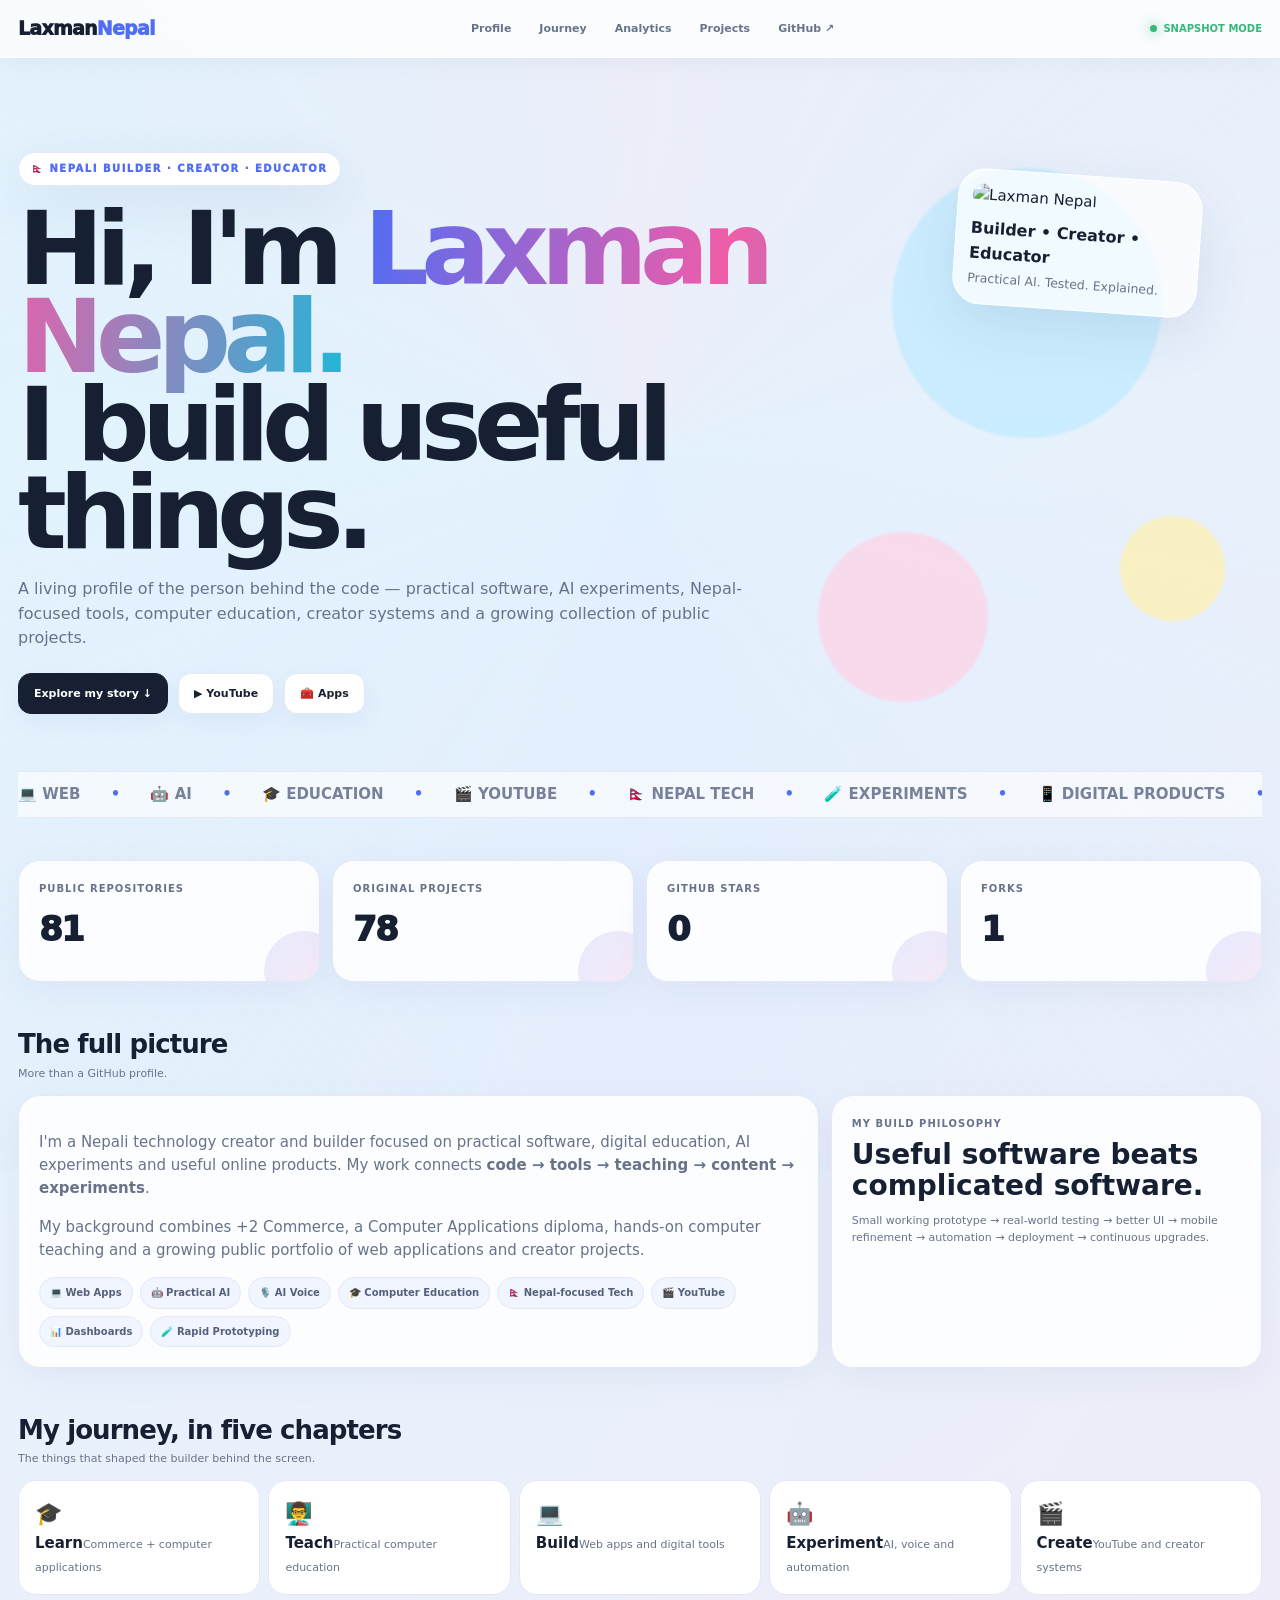
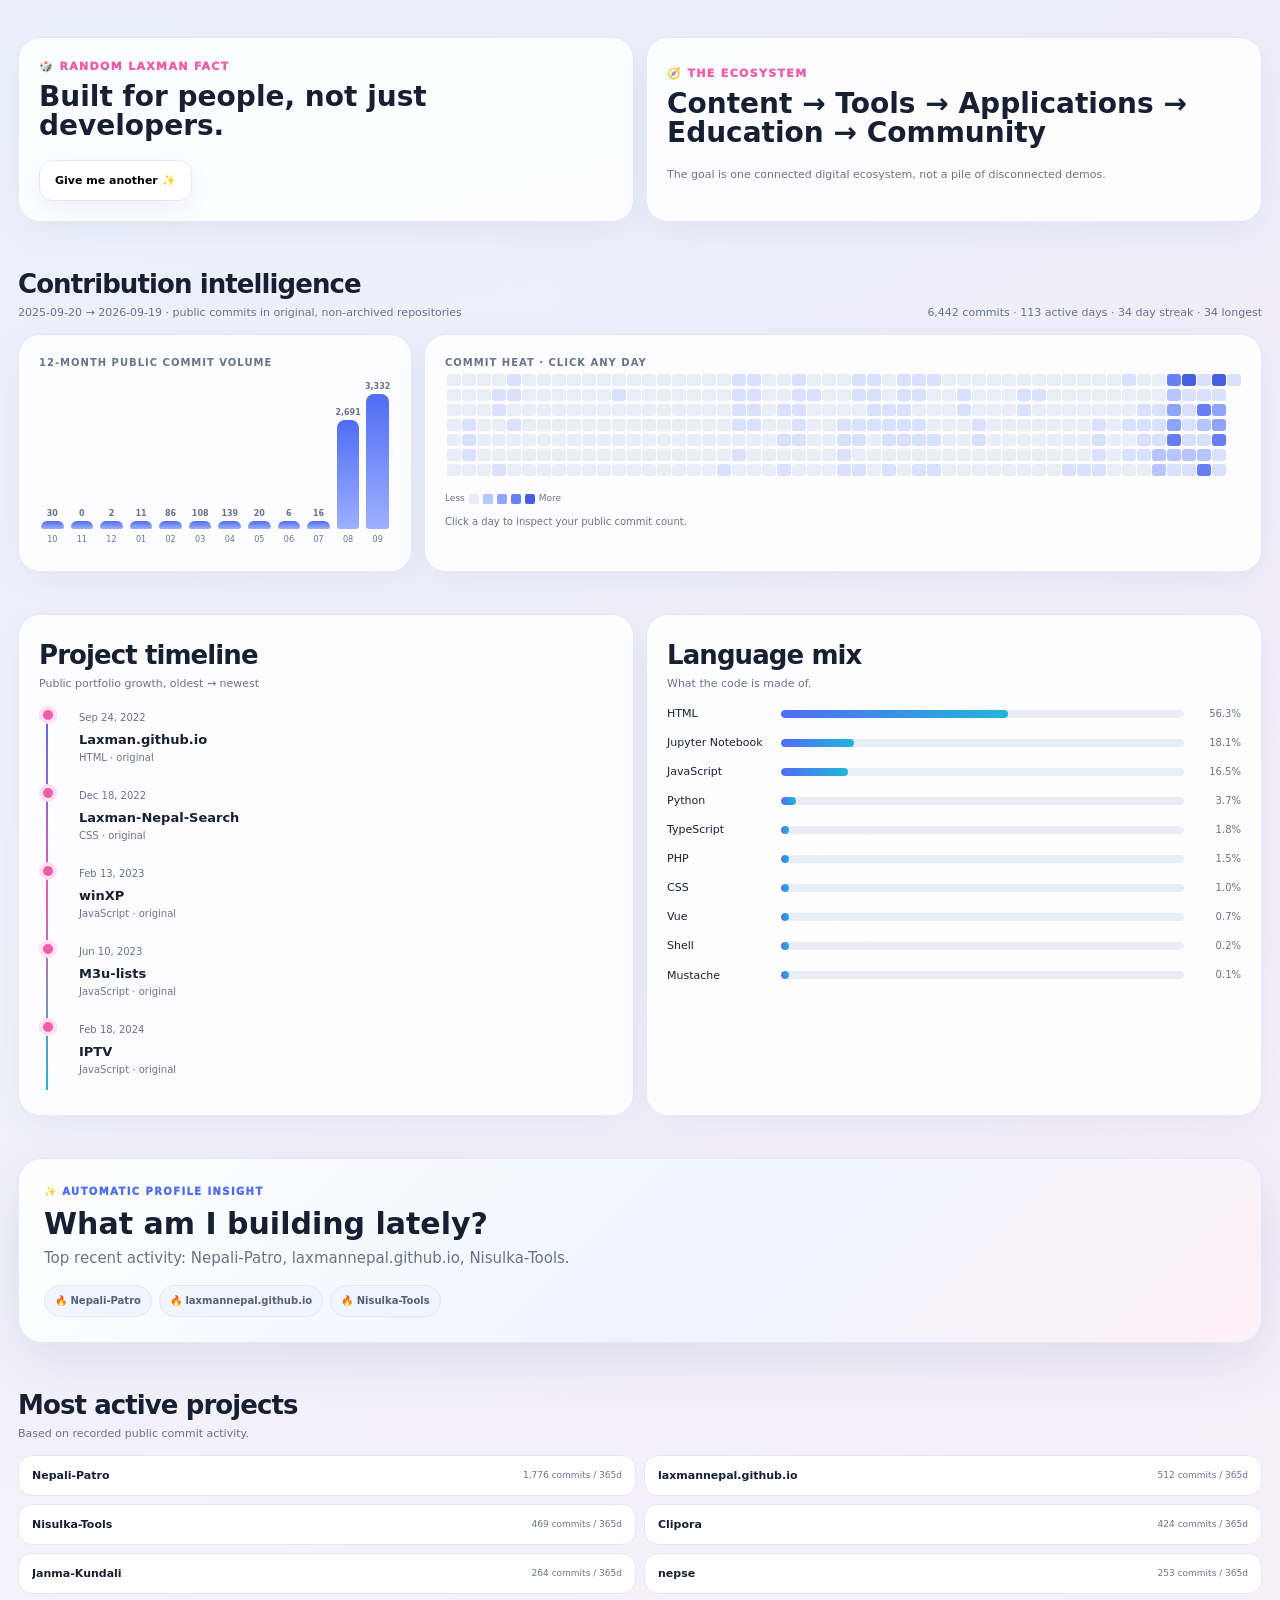
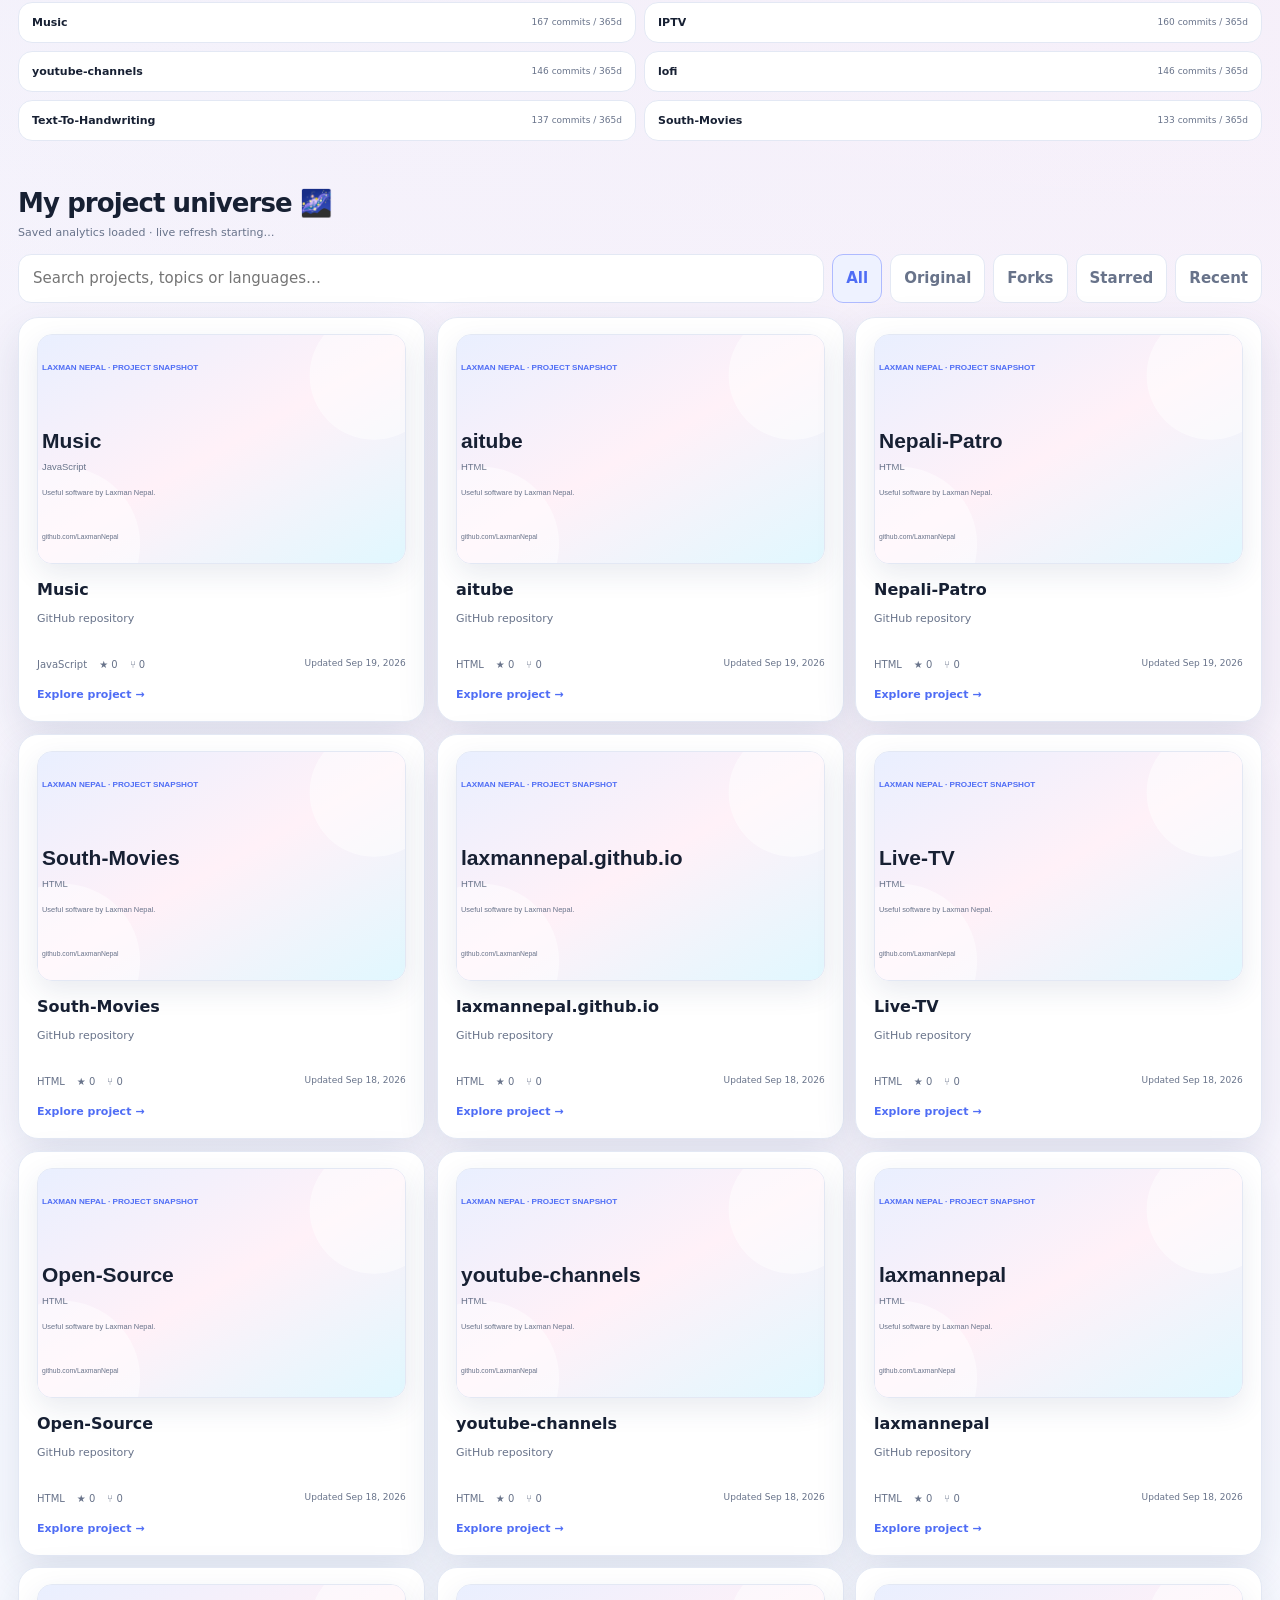
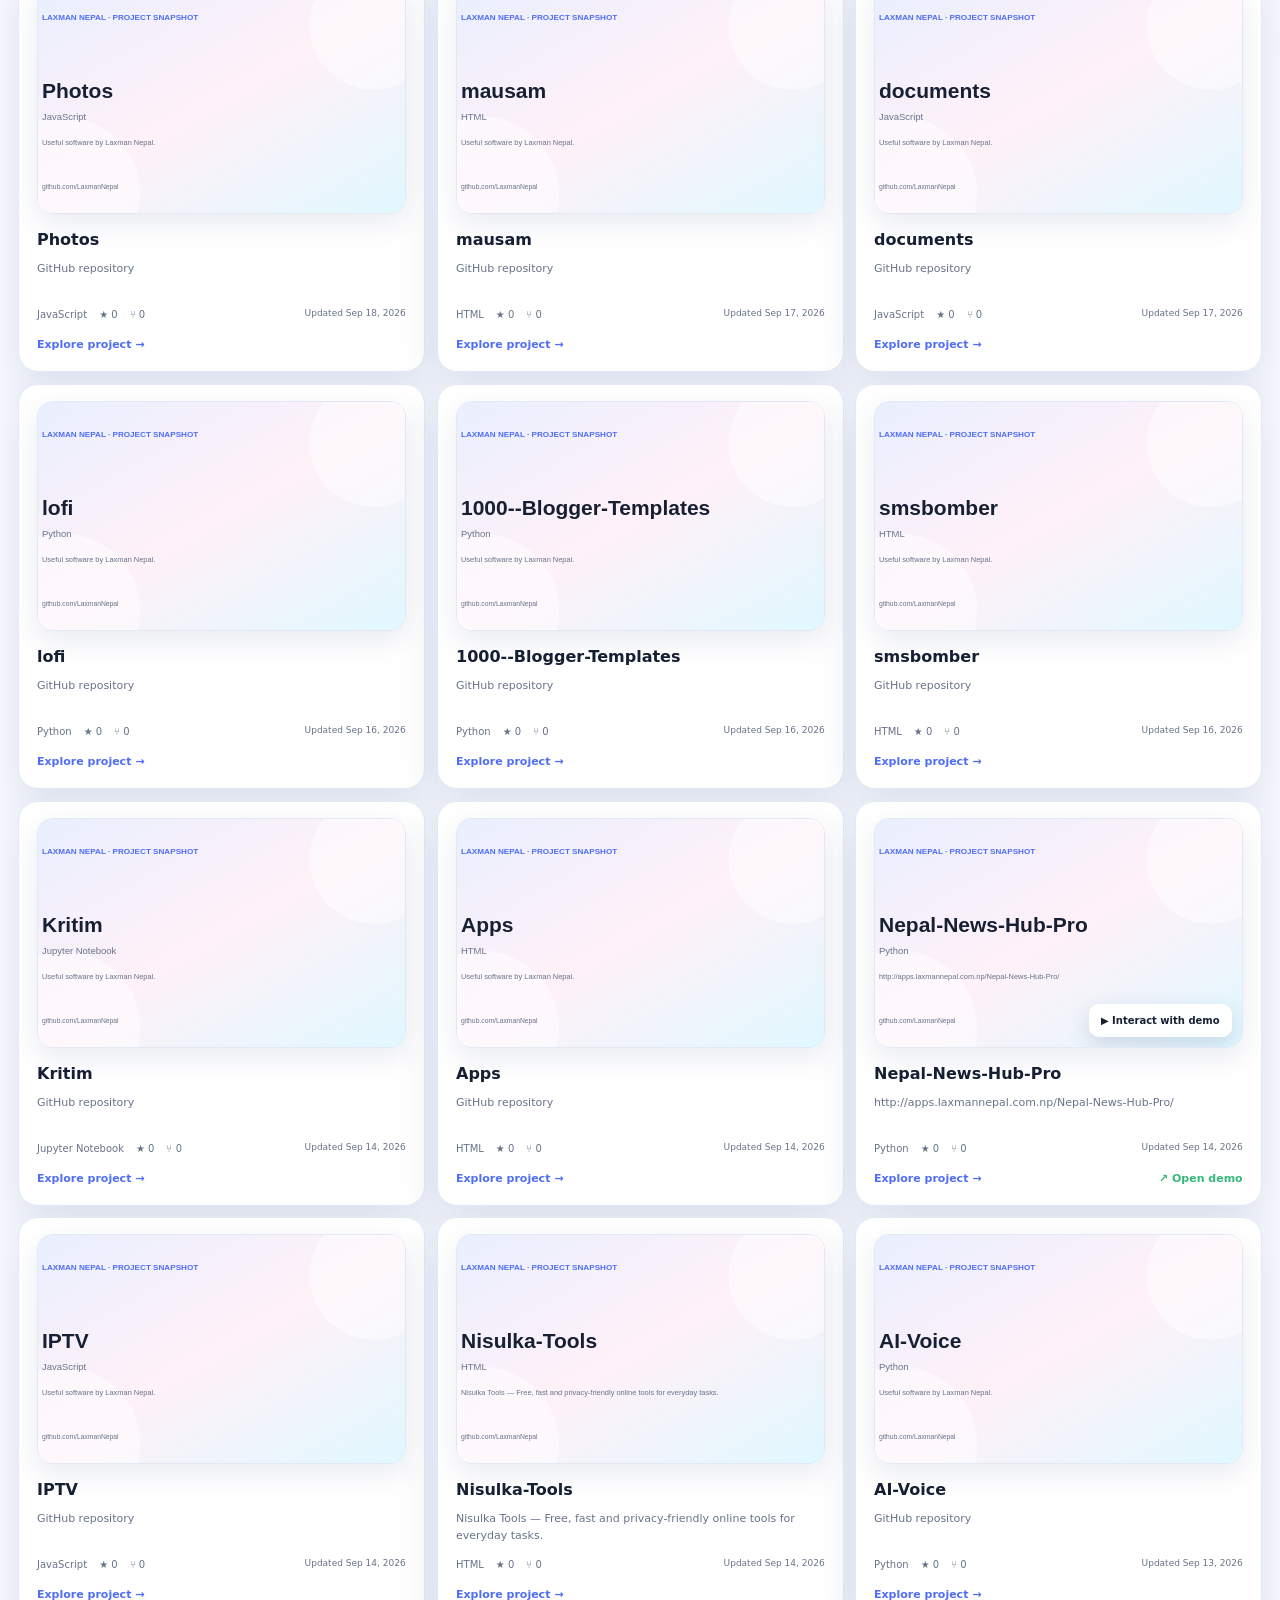
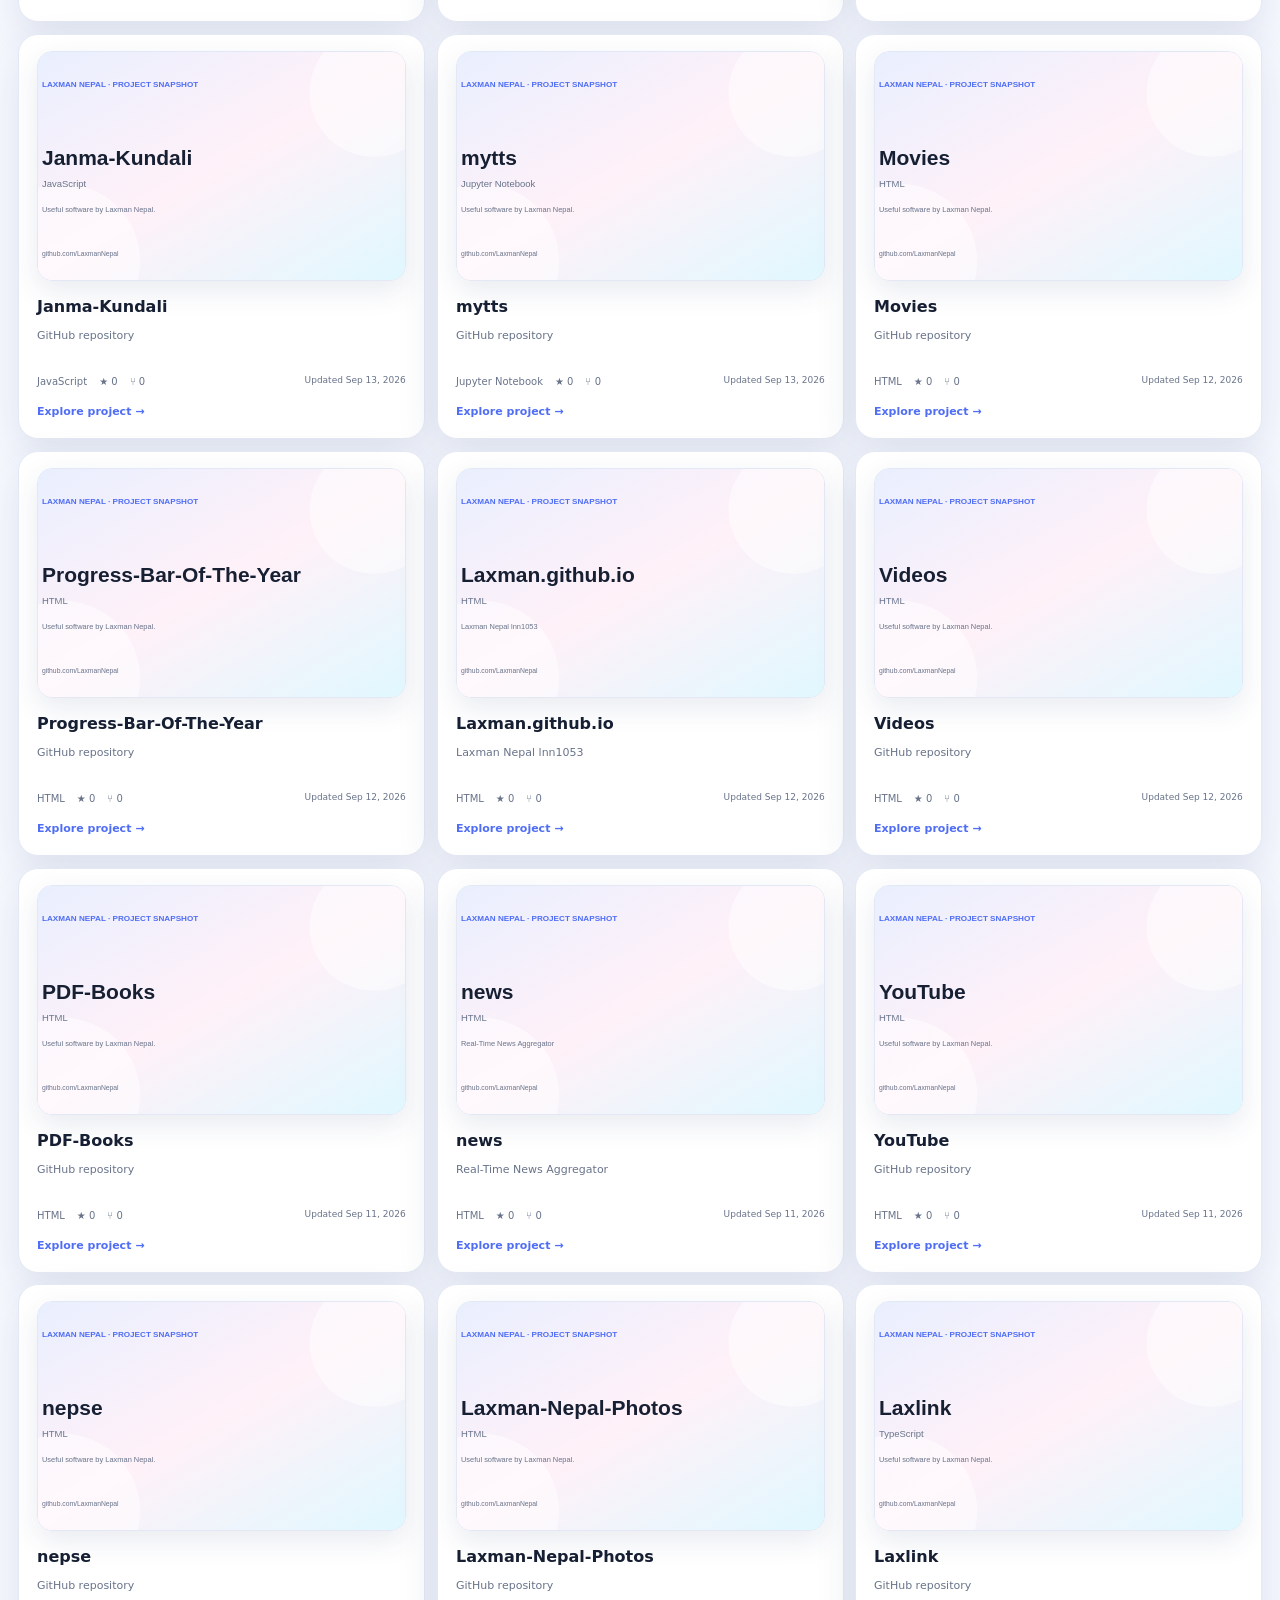
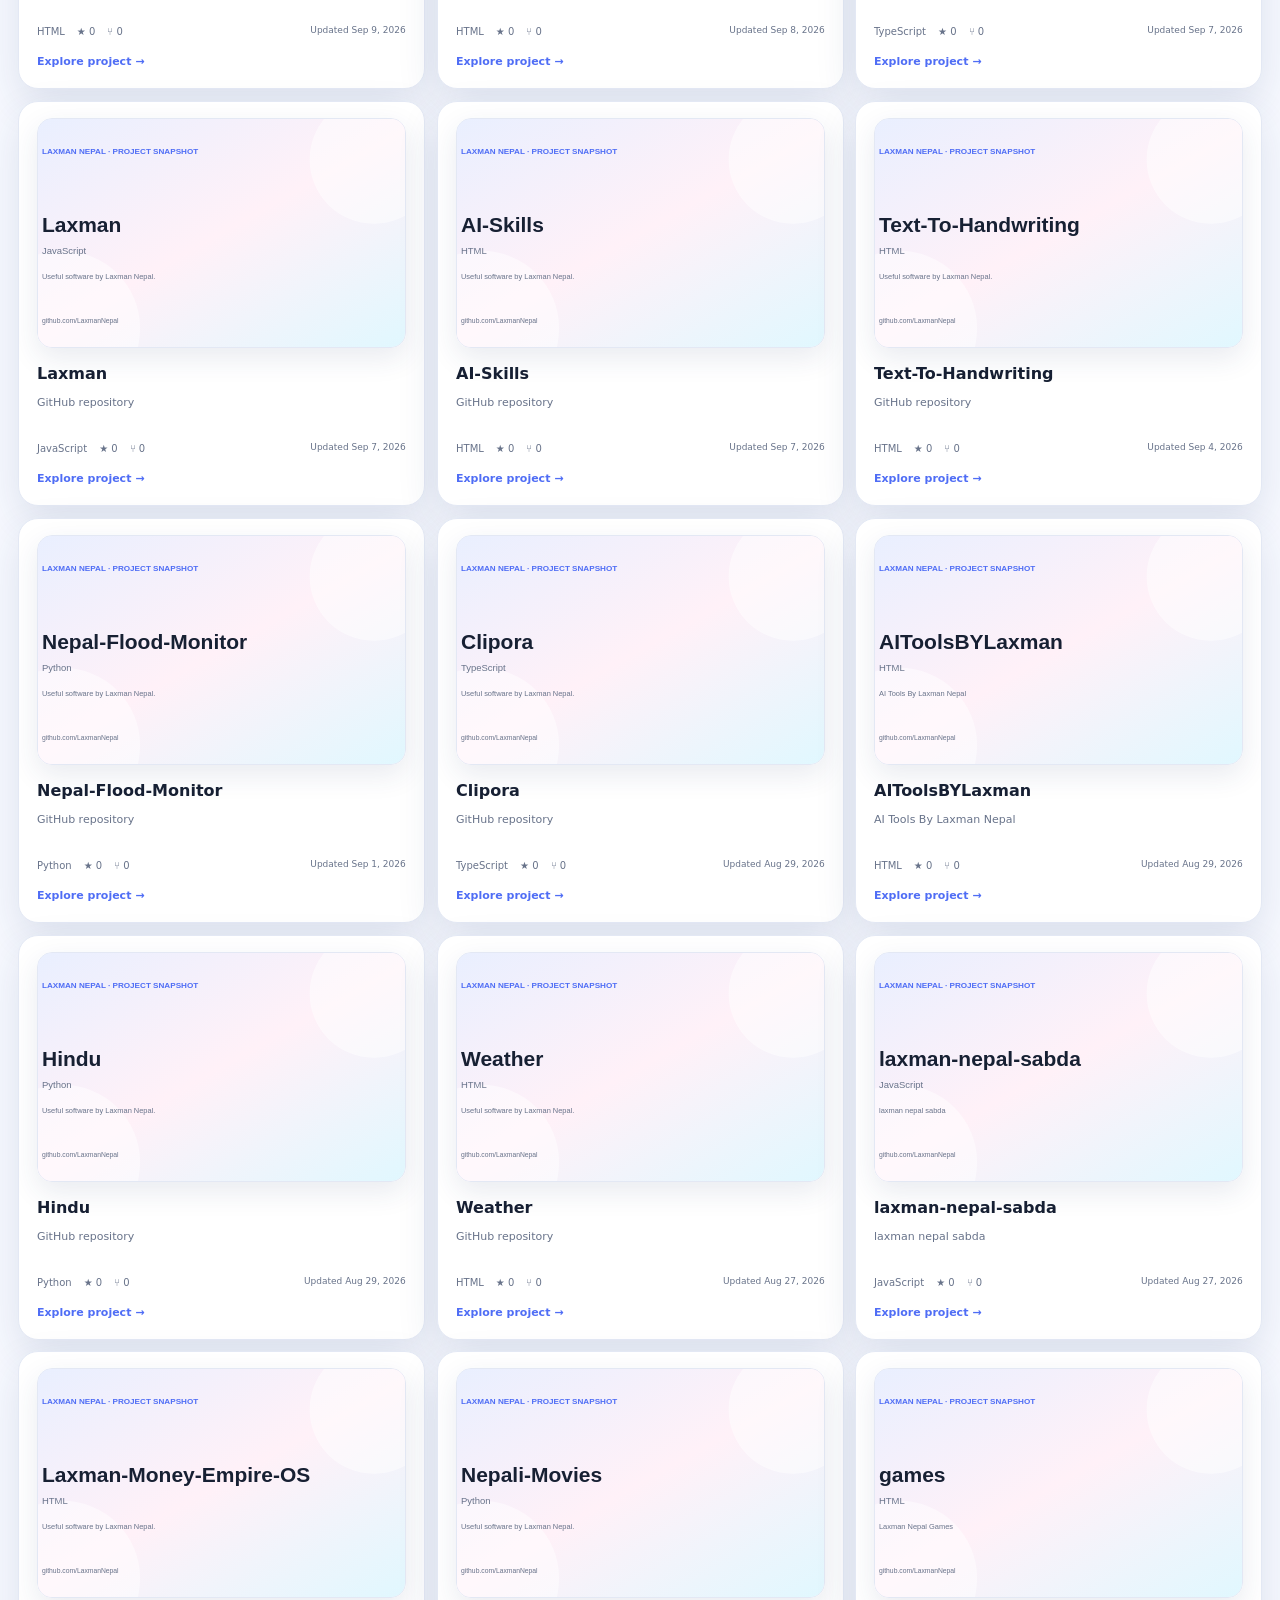
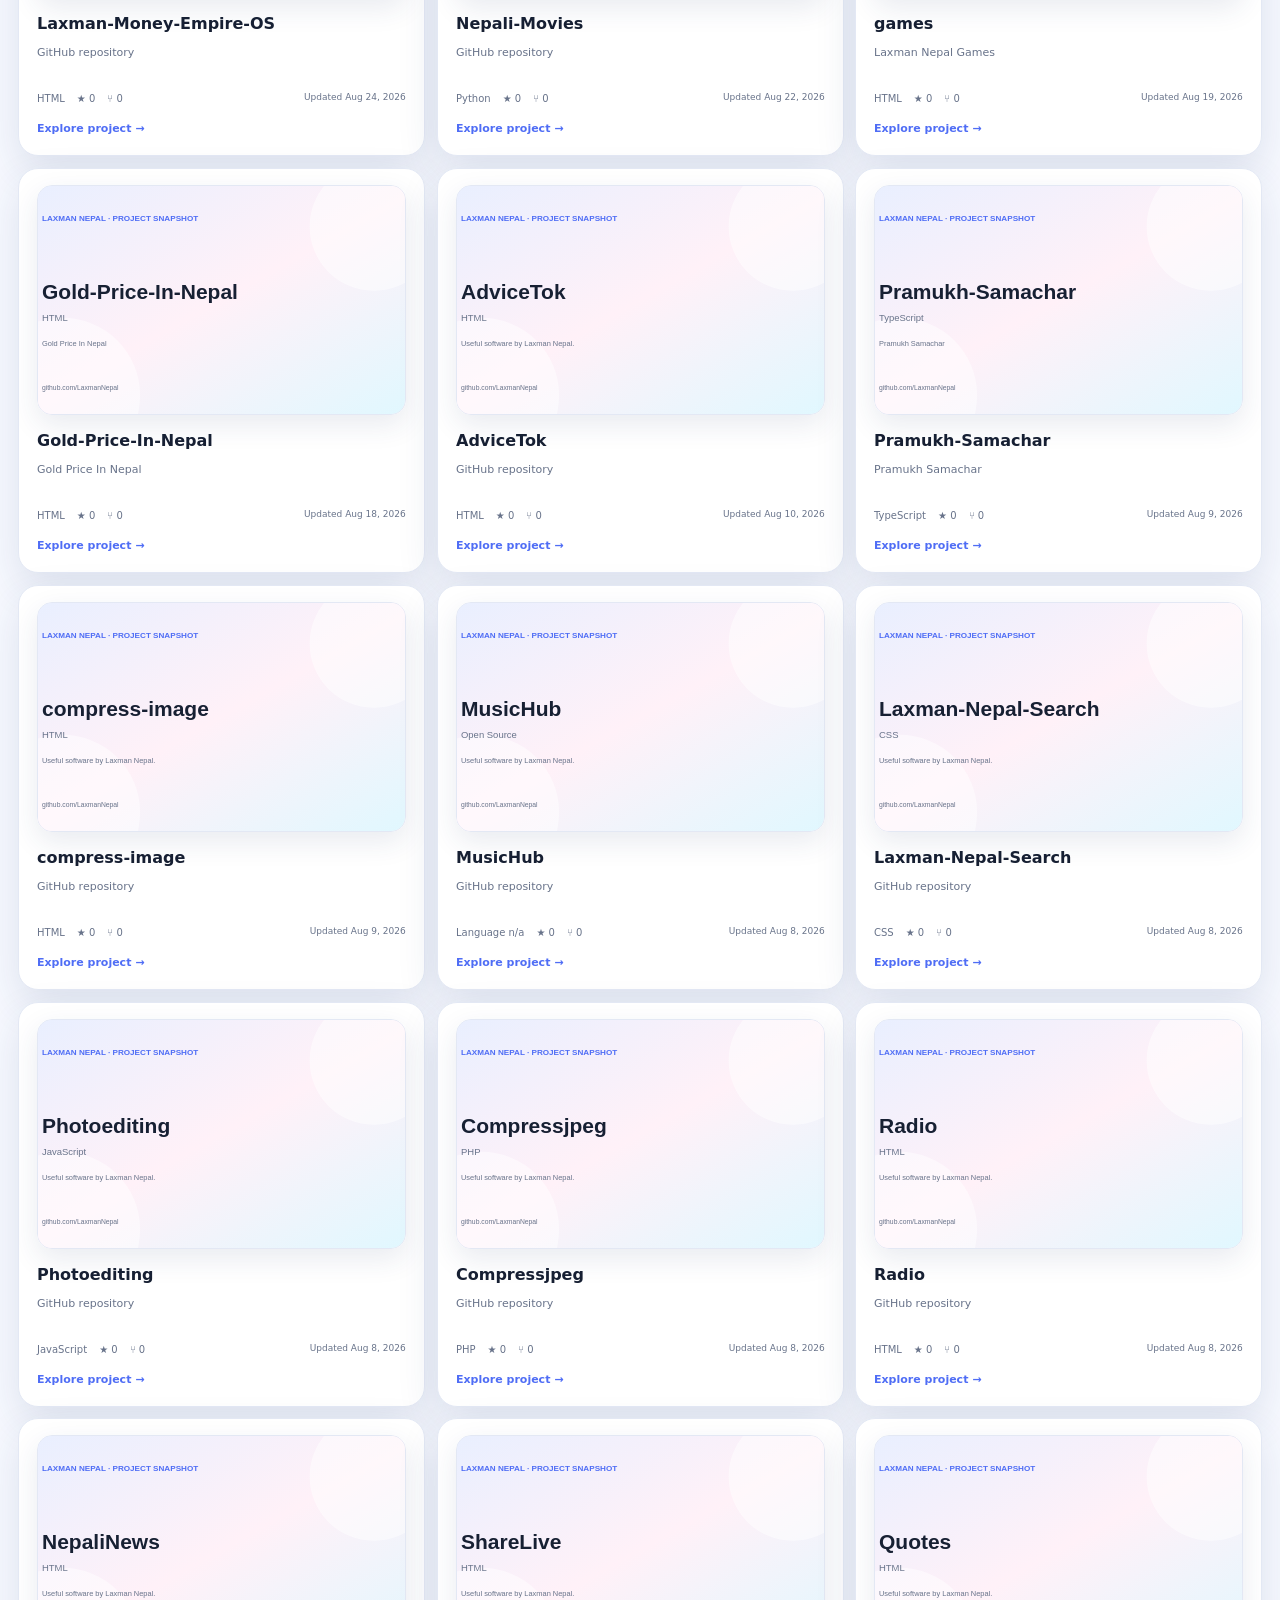
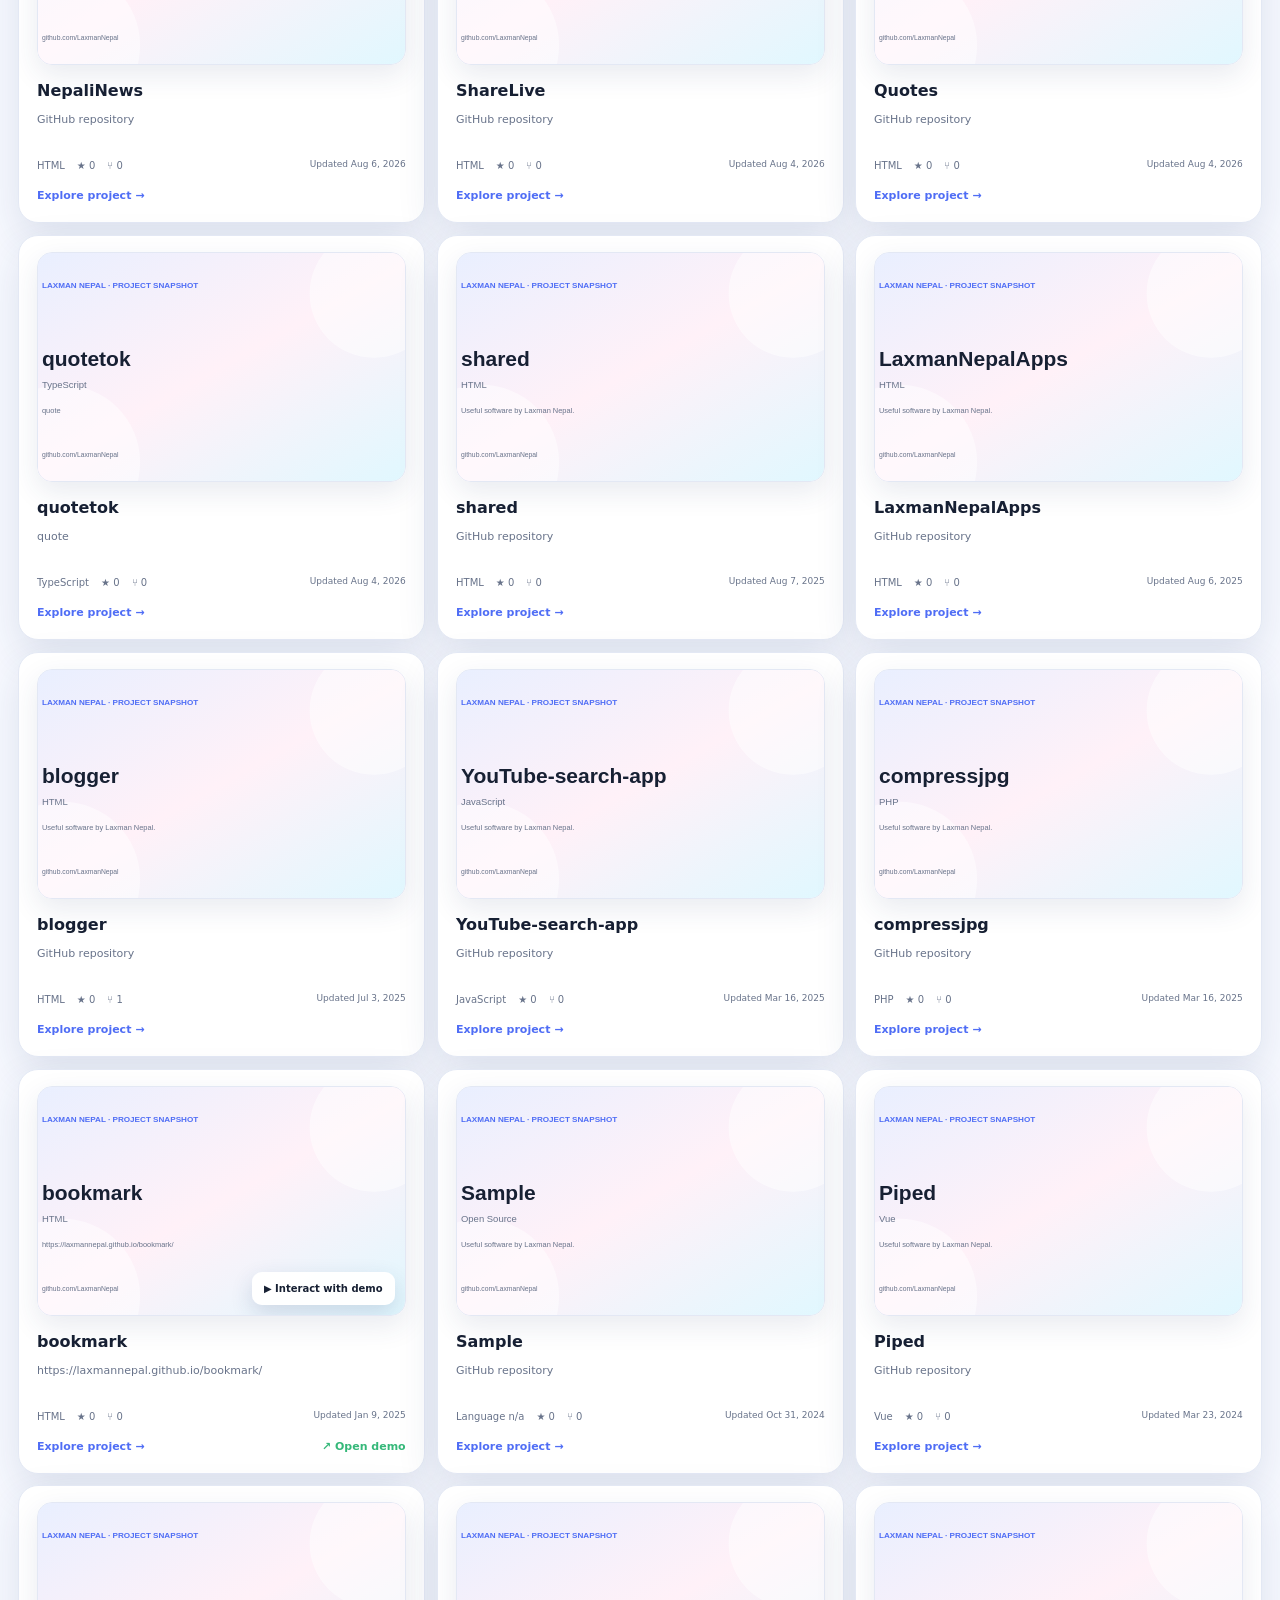
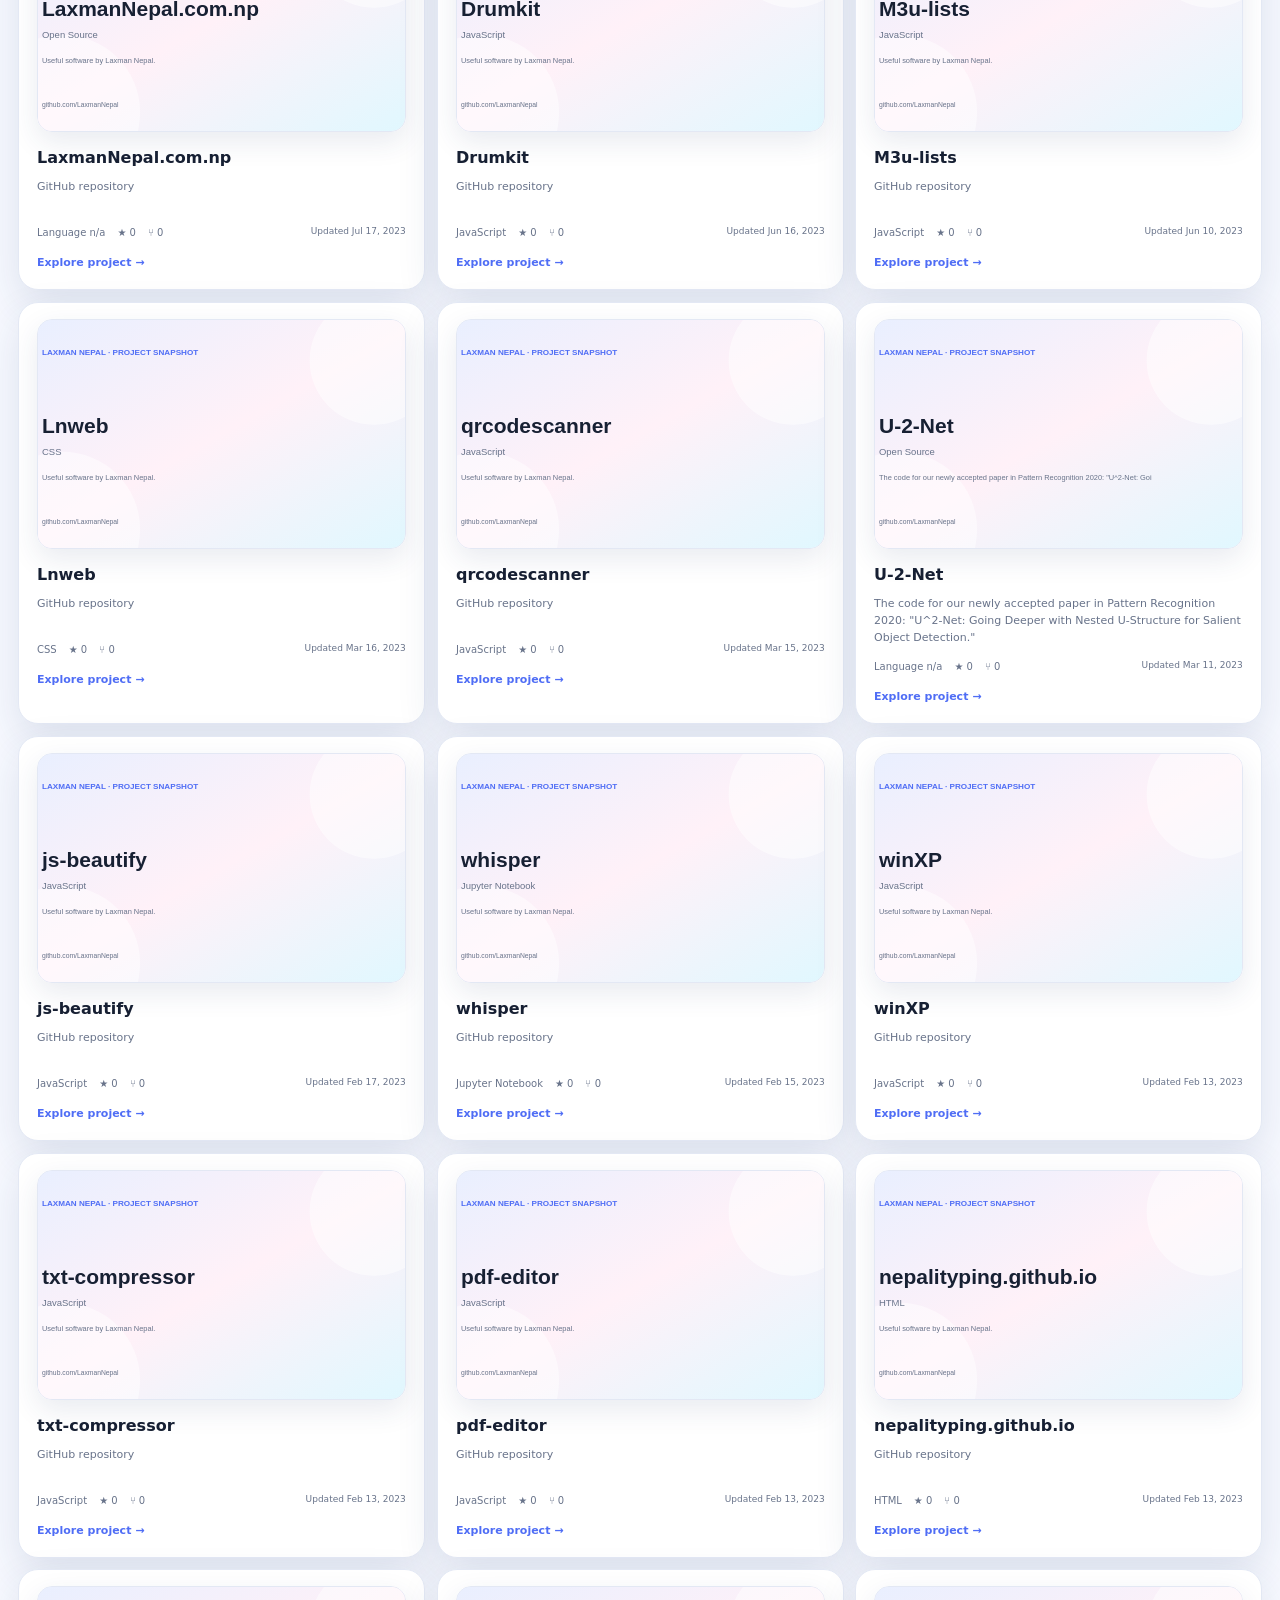
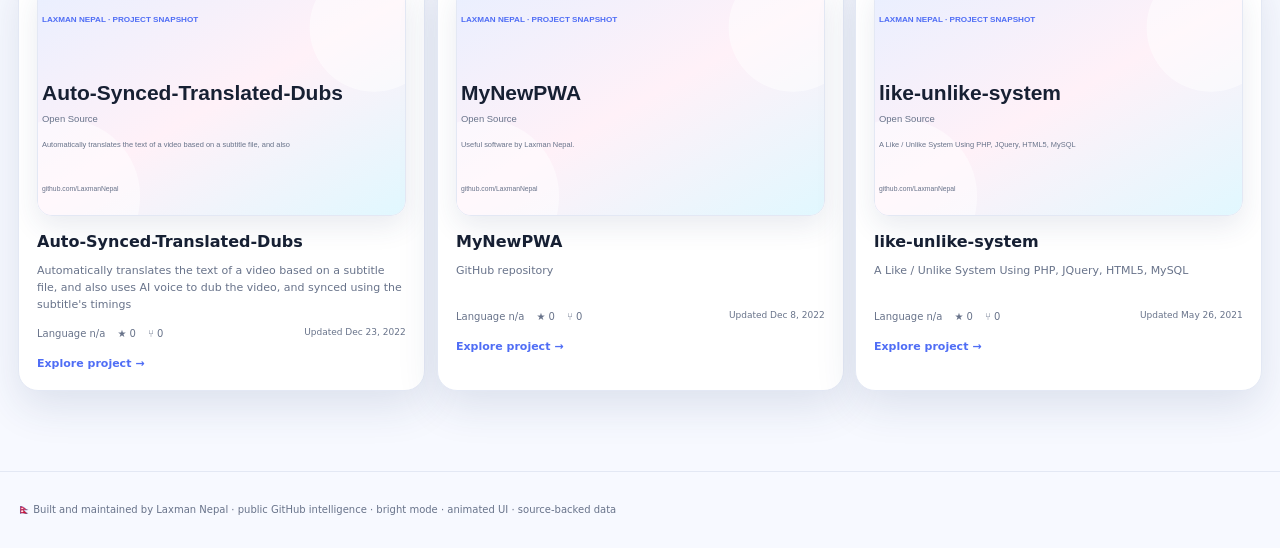
==== commit 8d5ec715: "Polish mobile project visibility and compact commit spacing" ====
--- a/index.html
+++ b/index.html
@@ -1,4 +1,4 @@
-<!doctype html><html lang="en"><head><meta charset="utf-8"><meta name="viewport" content="width=device-width,initial-scale=1"><meta name="theme-color" content="#f7f9ff"><meta name="description" content="Laxman Nepal — builder, creator, computer educator and digital product maker."><title>Laxman Nepal — Builder • Creator • Digital Product Maker</title><style>:root{--bg:#f7f9ff;--surface:#fff;--surface2:#f1f5ff;--ink:#172033;--muted:#68738a;--line:#e3e8f4;--blue:#4f6df5;--cyan:#21b6d7;--pink:#ef5da8;--yellow:#f4b942;--green:#35b879;--shadow:0 18px 55px rgba(37,55,105,.10)}*{box-sizing:border-box}html{scroll-behavior:smooth}body{margin:0;background:radial-gradient(circle at 5% 0,#dff4ff 0,transparent 28%),radial-gradient(circle at 96% 10%,#ffe4f2 0,transparent 25%),var(--bg);color:var(--ink);font:15px/1.55 system-ui,-apple-system,BlinkMacSystemFont,"Segoe UI",sans-serif;overflow-x:hidden}body:before{content:"";position:fixed;inset:-30%;pointer-events:none;background:conic-gradient(from 90deg at 50% 50%,transparent,#dfe8ff55,transparent,#ffe3f055,transparent);animation:spin 24s linear infinite;z-index:-2}@keyframes spin{to{transform:rotate(360deg)}}a{color:inherit;text-decoration:none}button,input{font:inherit}header{position:sticky;top:0;z-index:50;border-bottom:1px solid #ffffffcc;background:#ffffffc9;backdrop-filter:blur(20px);box-shadow:0 5px 25px #35456d0d}nav{position:relative;max-width:1380px;margin:auto;padding:12px 18px;display:flex;align-items:center;justify-content:space-between;gap:15px}.brand{font-weight:950;font-size:19px;letter-spacing:-.04em}.brand i{font-style:normal;color:var(--blue)}.navlinks{display:flex;gap:6px;flex-wrap:wrap}.navlinks a{padding:8px 11px;border-radius:99px;color:var(--muted);font-size:11px;font-weight:800}.navlinks a:hover{background:#eef2ff;color:var(--blue)}.live{font-size:10px;color:var(--green);font-weight:900;white-space:nowrap}.dot{display:inline-block;width:7px;height:7px;border-radius:50%;background:currentColor;margin-right:6px;box-shadow:0 0 13px currentColor;animation:pulse 1.5s infinite}@keyframes pulse{50%{transform:scale(.65);opacity:.5}}main{max-width:1380px;margin:auto;padding:22px 18px 80px;width:100%;min-width:0}.hero{position:relative;padding:72px 0 42px;min-height:530px;display:flex;align-items:center}.heroCopy{max-width:850px;position:relative;z-index:2}.eyebrow{display:inline-flex;align-items:center;gap:7px;font-size:10px;letter-spacing:.15em;font-weight:950;color:var(--blue);background:#fff;border:1px solid var(--line);padding:8px 12px;border-radius:99px;box-shadow:var(--shadow)}h1{font-size:clamp(52px,8vw,112px);line-height:.86;letter-spacing:-.075em;margin:19px 0 20px;max-width:1050px}h1 .grad{background:linear-gradient(100deg,var(--blue),var(--pink),var(--cyan));-webkit-background-clip:text;background-clip:text;color:transparent}.sub{max-width:760px;color:var(--muted);font-size:16px}.heroActions{display:flex;gap:10px;flex-wrap:wrap;margin-top:22px}.pill{display:inline-flex;align-items:center;gap:7px;padding:11px 15px;border-radius:13px;border:1px solid var(--line);background:#fff;box-shadow:0 8px 22px #52669d12;font-weight:850;font-size:11px;transition:.2s}.pill.primary{background:var(--ink);color:#fff;border-color:var(--ink)}.pill:hover{transform:translateY(-3px);box-shadow:0 14px 28px #52669d22}.orb{position:absolute;border-radius:50%;filter:blur(1px);opacity:.72;animation:float 7s ease-in-out infinite}.orb.one{width:270px;height:270px;background:#bfeaff;right:8%;top:13%;animation-delay:-2s}.orb.two{width:170px;height:170px;background:#ffd1e7;right:22%;bottom:8%;animation-delay:-4s}.orb.three{width:105px;height:105px;background:#fff0ad;right:3%;bottom:20%;animation-delay:-1s}@keyframes float{50%{transform:translate(0,-20px) scale(1.04)}}.avatarCard{position:absolute;right:5%;top:95px;width:245px;padding:14px;background:#ffffffb8;border:1px solid #fff;border-radius:28px;box-shadow:var(--shadow);transform:rotate(4deg);animation:cardfloat 6s ease-in-out infinite;z-index:3}.avatarCard img{width:100%;aspect-ratio:1;border-radius:20px;object-fit:cover}.avatarCard strong{display:block;margin-top:10px;font-size:16px}.avatarCard small{color:var(--muted)}@keyframes cardfloat{50%{transform:rotate(-2deg) translateY(-10px)}}.grid{display:grid;grid-template-columns:repeat(4,1fr);gap:12px}.card{background:#ffffffd9;border:1px solid var(--line);border-radius:22px;padding:20px;box-shadow:0 10px 35px #445a9610;transition:.22s}.card:hover{transform:translateY(-4px);box-shadow:var(--shadow)}.stat{min-height:122px;position:relative;overflow:hidden}.stat:after{content:"";position:absolute;width:80px;height:80px;border-radius:50%;right:-25px;bottom:-30px;background:linear-gradient(135deg,#e5ebff,#ffe6f2)}.label{font-size:10px;color:var(--muted);text-transform:uppercase;letter-spacing:.1em;font-weight:800}.value{font-size:34px;font-weight:950;margin-top:6px;letter-spacing:-.05em}.section{margin-top:42px}.sectionHead{display:flex;justify-content:space-between;align-items:end;gap:15px;margin-bottom:13px}.sectionHead h2{margin:0;font-size:26px;letter-spacing:-.035em}.muted{color:var(--muted);font-size:11px}.profileGrid{display:grid;grid-template-columns:1.3fr .7fr;gap:12px}.bio{font-size:15px;color:var(--muted);max-width:850px}.chips{display:flex;gap:7px;flex-wrap:wrap;margin-top:15px}.chip{border:1px solid var(--line);background:var(--surface2);padding:7px 10px;border-radius:99px;font-size:10px;font-weight:800;color:#55617a}.journey{display:grid;grid-template-columns:repeat(5,1fr);gap:8px;margin-top:12px}.journeyItem{padding:16px;border:1px solid var(--line);background:#fff;border-radius:18px;position:relative;overflow:hidden}.journeyItem b{font-size:22px;display:block}.journeyItem span{font-size:11px;color:var(--muted)}.journeyItem:nth-child(1){transform:rotate(-1deg)}.journeyItem:nth-child(2){transform:rotate(1deg)}.journeyItem:nth-child(3){transform:rotate(-1deg)}.journeyItem:nth-child(4){transform:rotate(1deg)}.journeyItem:nth-child(5){transform:rotate(-1deg)}.fun{display:grid;grid-template-columns:1fr 1fr;gap:12px}.funBox{min-height:180px;display:flex;flex-direction:column;justify-content:center}.funTitle{font-size:11px;letter-spacing:.12em;text-transform:uppercase;color:var(--pink);font-weight:950}.fun h3{font-size:28px;line-height:1.05;margin:7px 0}.fun button{align-self:flex-start;margin-top:12px}.analytics{display:grid;grid-template-columns:1.05fr 1.45fr;gap:12px}.bars{height:180px;display:flex;align-items:end;gap:7px;padding:28px 2px 22px}.bar{flex:1;min-width:8px;border-radius:8px 8px 3px 3px;background:linear-gradient(180deg,var(--blue),#9db0ff);position:relative;animation:rise .7s both}.bar b{position:absolute;bottom:100%;left:50%;transform:translateX(-50%);font-size:8px;color:var(--muted)}.bar small{position:absolute;top:calc(100% + 5px);left:50%;transform:translateX(-50%);font-size:8px;color:var(--muted)}@keyframes rise{from{height:0!important}}.heatWrap{overflow:auto;padding:3px 2px 5px}.heat{display:grid;grid-template-columns:repeat(53,12px);grid-auto-flow:column;grid-template-rows:repeat(7,12px);gap:3px;width:max-content}.cell{width:12px;height:12px;border-radius:3px;background:#e8edf6;border:1px solid transparent;cursor:pointer;transition:.12s}.cell:hover{border-color:#6577c9;transform:scale(1.35)}.cell[data-l="1"]{background:#d9e1ff}.cell[data-l="2"]{background:#b8c6ff}.cell[data-l="3"]{background:#8ea4ff}.cell[data-l="4"]{background:#687ff3}.cell[data-l="5"]{background:#465fe0}.heatLegend{display:flex;align-items:center;gap:4px;margin-top:11px;color:var(--muted);font-size:9px}.heatLegend i{display:block;width:10px;height:10px;border-radius:2px;background:#e8edf6}.heatLegend i:nth-of-type(2){background:#b8c6ff}.heatLegend i:nth-of-type(3){background:#8ea4ff}.heatLegend i:nth-of-type(4){background:#687ff3}.heatLegend i:nth-of-type(5){background:#465fe0}.tooltip{margin-top:8px;min-height:17px;color:var(--muted);font-size:10px}.two{display:grid;grid-template-columns:1fr 1fr;gap:12px}.timeline{position:relative;padding-left:27px;max-height:390px;overflow:auto}.timeline:before{content:"";position:absolute;left:7px;top:5px;bottom:5px;width:2px;background:linear-gradient(var(--blue),var(--pink),var(--cyan))}.event{position:relative;padding:0 0 17px 13px;display:block}.event:before{content:"";position:absolute;left:-23px;top:5px;width:10px;height:10px;border-radius:50%;background:var(--pink);box-shadow:0 0 0 4px #ffe0ee}.event time{font-size:10px;color:var(--muted)}.event strong{display:block;font-size:13px;margin-top:2px}.event span{display:block;color:var(--muted);font-size:10px}.languages{display:flex;flex-direction:column;gap:12px}.lang{display:grid;grid-template-columns:105px 1fr 48px;align-items:center;gap:9px;font-size:11px}.track{height:8px;border-radius:99px;background:#e8edf6;overflow:hidden}.fill{height:100%;border-radius:99px;background:linear-gradient(90deg,var(--blue),var(--cyan))}.lang em{font-style:normal;color:var(--muted);text-align:right;font-size:10px}.insight{background:linear-gradient(135deg,#fff,#eef4ff 55%,#fff0f7);border:1px solid var(--line);border-radius:24px;padding:25px;box-shadow:var(--shadow)}.insightTitle{font-size:10px;letter-spacing:.14em;text-transform:uppercase;color:var(--blue);font-weight:950}.insight h3{font-size:30px;line-height:1.05;margin:8px 0}.insight p{color:var(--muted);margin:0;max-width:950px}.activity{display:grid;grid-template-columns:repeat(2,1fr);gap:8px}.row{display:flex;justify-content:space-between;gap:12px;padding:13px;border:1px solid var(--line);border-radius:14px;background:#fff;transition:.15s}.row:hover{border-color:#aebaff;transform:translateX(4px)}.row strong{font-size:11px;overflow:hidden;text-overflow:ellipsis;white-space:nowrap}.row span{color:var(--muted);font-size:9px;white-space:nowrap}.filters{display:flex;gap:8px;flex-wrap:wrap}.search{flex:1;min-width:220px;background:#fff;border:1px solid var(--line);color:var(--ink);padding:12px 14px;border-radius:13px;outline:0}.search:focus{border-color:var(--blue);box-shadow:0 0 0 4px #4f6df515}.btn{background:#fff;border:1px solid var(--line);color:var(--muted);padding:10px 13px;border-radius:11px;cursor:pointer;font-weight:800}.btn.active,.btn:hover{color:var(--blue);border-color:#aebaff;background:#eef2ff}.repos{display:grid;grid-template-columns:repeat(3,1fr);gap:12px;margin-top:14px}.repo{background:#fff;border:1px solid var(--line);border-radius:20px;padding:18px;transition:.2s;position:relative;overflow:hidden;will-change:transform;box-shadow:0 16px 42px rgba(37,55,105,.12)}.repoPreview{width:100%;height:clamp(230px,18vw,330px);border:1px solid var(--line);border-radius:15px;overflow:hidden;background:linear-gradient(135deg,#eef3ff,#fff0f7);position:relative;margin:-2px 0 14px;box-shadow:0 10px 28px rgba(37,55,105,.10)}.repoPreview img,.repoPreview iframe{width:100%;height:100%;display:block;border:0}.repoPreview img{object-fit:cover}.repoPreview iframe{background:#fff}.repoPreviewBar{position:absolute;left:10px;right:10px;bottom:10px;display:flex;justify-content:flex-end;pointer-events:none}.previewBtn{pointer-events:auto;border:1px solid #ffffffcc;background:#fffffff2;color:var(--ink);border-radius:10px;padding:8px 11px;font-size:10px;font-weight:900;cursor:pointer;box-shadow:0 8px 22px rgba(37,55,105,.16)}.previewBtn:hover{transform:translateY(-2px)}.repo:before{content:"";position:absolute;left:0;top:0;width:100%;height:3px;background:linear-gradient(90deg,var(--blue),var(--pink),var(--cyan));transform:scaleX(0);transform-origin:left;transition:.25s}.repo:hover{transform:translateY(-5px) rotate(.2deg)}.repo:hover:before{transform:scaleX(1)}.repo h3{margin:0 0 7px;font-size:16px;overflow-wrap:anywhere}.repo p{margin:0 0 13px;color:var(--muted);font-size:11px;min-height:34px}.meta{display:flex;gap:12px;flex-wrap:wrap;color:var(--muted);font-size:10px}.repoActions{display:flex;align-items:center;justify-content:space-between;gap:8px;flex-wrap:wrap}.commitMeta{margin-left:auto;text-align:right;color:var(--muted);font-size:9px;white-space:nowrap}.repo a.more{display:inline-block;margin-top:13px;color:var(--blue);font-size:11px;font-weight:900}.demoLink{display:inline-block;margin-top:13px;color:var(--green);font-size:11px;font-weight:900}.empty{padding:25px;text-align:center;color:var(--muted);grid-column:1/-1}.status{margin-top:9px;color:var(--muted);font-size:10px}.marquee{overflow:hidden;white-space:nowrap;border-block:1px solid var(--line);background:#fff9;margin-top:15px}.marquee span{display:inline-block;padding:11px 0;font-weight:900;color:#77819a;animation:marquee 22s linear infinite}.marquee b{color:var(--blue);margin:0 25px}@keyframes marquee{to{transform:translateX(-50%)}}footer{max-width:1380px;margin:auto;padding:30px 18px;color:var(--muted);border-top:1px solid var(--line);font-size:10px}@media(max-width:1050px){.avatarCard{right:1%;opacity:.65}.profileGrid{grid-template-columns:1fr}.journey{grid-template-columns:repeat(3,1fr)}}@media(max-width:950px){.grid{grid-template-columns:repeat(2,1fr)}.repos{grid-template-columns:repeat(2,1fr)}.analytics,.two,.fun,.activity{grid-template-columns:1fr}.avatarCard{display:block;position:relative;right:auto;top:auto;margin:22px auto 0;width:min(210px,62vw);opacity:1;transform:rotate(2deg)}}@media(max-width:600px){body{font-size:14px;padding-bottom:72px;overflow-x:hidden}.navlinks{display:flex;position:absolute;top:58px;left:10px;right:10px;justify-content:center;overflow-x:auto;flex-wrap:nowrap;padding:6px;background:#ffffffed;border:1px solid var(--line);border-radius:14px;box-shadow:var(--shadow);backdrop-filter:blur(16px)} .navlinks a{white-space:nowrap;padding:8px 10px;min-height:34px;display:flex;align-items:center}.navlinks::-webkit-scrollbar{display:none}.live{display:none}main{padding-top:8px}.hero{padding:92px 0 30px;min-height:560px;flex-direction:column;align-items:flex-start}h1{font-size:clamp(43px,14vw,62px);line-height:.9}.sub{font-size:14px}.section{margin-top:28px}.sectionHead{align-items:flex-start;flex-direction:column;gap:5px}.sectionHead h2{font-size:22px}.card{padding:16px}.value{font-size:30px}.journeyItem{transform:none!important}.heroActions{width:100%}.grid,.repos,.journey{grid-template-columns:1fr}.card{border-radius:18px}.heat{grid-template-columns:repeat(53,9px);grid-template-rows:repeat(7,9px);gap:2px}.cell{width:9px;height:9px}.lang{grid-template-columns:90px 1fr 40px} .heroActions .pill{flex:1;justify-content:center;min-height:44px}.filters{flex-wrap:nowrap;overflow-x:auto;padding-bottom:4px;scrollbar-width:none}.filters::-webkit-scrollbar{display:none}.filters .btn{flex:0 0 auto;min-height:42px}.search{min-width:calc(100vw - 36px);flex:0 0 calc(100vw - 36px);min-height:44px}.repo{padding:14px;box-shadow:0 12px 32px rgba(37,55,105,.12)}.repoPreview{height:clamp(250px,68vw,360px);margin-bottom:12px;border-radius:13px}.repoShot{border-radius:13px;margin-bottom:12px}.meta{gap:8px}.commitMeta{margin-left:0;text-align:left;white-space:normal}.repoActions{align-items:flex-start;flex-direction:column;gap:0}.repo a.more,.demoLink{width:100%;padding:10px 0}.avatarCard{width:min(190px,58vw)}}.section,.card,.journeyItem,.insight{opacity:0;transform:translateY(22px);transition:opacity .7s ease,transform .7s cubic-bezier(.2,.8,.2,1)}.section.in-view,.card.in-view,.journeyItem.in-view,.insight.in-view{opacity:1;transform:translateY(0)}@media(prefers-reduced-motion:reduce){*,*:before,*:after{animation-duration:.01ms!important;animation-iteration-count:1!important;scroll-behavior:auto!important}.section,.card,.journeyItem,.insight{opacity:1!important;transform:none!important}}</style></head><body>
+<!doctype html><html lang="en"><head><meta charset="utf-8"><meta name="viewport" content="width=device-width,initial-scale=1"><meta name="theme-color" content="#f7f9ff"><meta name="description" content="Laxman Nepal — builder, creator, computer educator and digital product maker."><title>Laxman Nepal — Builder • Creator • Digital Product Maker</title><style>:root{--bg:#f7f9ff;--surface:#fff;--surface2:#f1f5ff;--ink:#172033;--muted:#68738a;--line:#e3e8f4;--blue:#4f6df5;--cyan:#21b6d7;--pink:#ef5da8;--yellow:#f4b942;--green:#35b879;--shadow:0 18px 55px rgba(37,55,105,.10)}*{box-sizing:border-box}html{scroll-behavior:smooth}body{margin:0;background:radial-gradient(circle at 5% 0,#dff4ff 0,transparent 28%),radial-gradient(circle at 96% 10%,#ffe4f2 0,transparent 25%),var(--bg);color:var(--ink);font:15px/1.55 system-ui,-apple-system,BlinkMacSystemFont,"Segoe UI",sans-serif;overflow-x:hidden}body:before{content:"";position:fixed;inset:-30%;pointer-events:none;background:conic-gradient(from 90deg at 50% 50%,transparent,#dfe8ff55,transparent,#ffe3f055,transparent);animation:spin 24s linear infinite;z-index:-2}@keyframes spin{to{transform:rotate(360deg)}}a{color:inherit;text-decoration:none}button,input{font:inherit}header{position:sticky;top:0;z-index:50;border-bottom:1px solid #ffffffcc;background:#ffffffc9;backdrop-filter:blur(20px);box-shadow:0 5px 25px #35456d0d}nav{position:relative;max-width:1380px;margin:auto;padding:12px 18px;display:flex;align-items:center;justify-content:space-between;gap:15px}.brand{font-weight:950;font-size:19px;letter-spacing:-.04em}.brand i{font-style:normal;color:var(--blue)}.navlinks{display:flex;gap:6px;flex-wrap:wrap}.navlinks a{padding:8px 11px;border-radius:99px;color:var(--muted);font-size:11px;font-weight:800}.navlinks a:hover{background:#eef2ff;color:var(--blue)}.live{font-size:10px;color:var(--green);font-weight:900;white-space:nowrap}.dot{display:inline-block;width:7px;height:7px;border-radius:50%;background:currentColor;margin-right:6px;box-shadow:0 0 13px currentColor;animation:pulse 1.5s infinite}@keyframes pulse{50%{transform:scale(.65);opacity:.5}}main{max-width:1380px;margin:auto;padding:22px 18px 80px;width:100%;min-width:0}.hero{position:relative;padding:72px 0 42px;min-height:530px;display:flex;align-items:center}.heroCopy{max-width:850px;position:relative;z-index:2}.eyebrow{display:inline-flex;align-items:center;gap:7px;font-size:10px;letter-spacing:.15em;font-weight:950;color:var(--blue);background:#fff;border:1px solid var(--line);padding:8px 12px;border-radius:99px;box-shadow:var(--shadow)}h1{font-size:clamp(52px,8vw,112px);line-height:.86;letter-spacing:-.075em;margin:19px 0 20px;max-width:1050px}h1 .grad{background:linear-gradient(100deg,var(--blue),var(--pink),var(--cyan));-webkit-background-clip:text;background-clip:text;color:transparent}.sub{max-width:760px;color:var(--muted);font-size:16px}.heroActions{display:flex;gap:10px;flex-wrap:wrap;margin-top:22px}.pill{display:inline-flex;align-items:center;gap:7px;padding:11px 15px;border-radius:13px;border:1px solid var(--line);background:#fff;box-shadow:0 8px 22px #52669d12;font-weight:850;font-size:11px;transition:.2s}.pill.primary{background:var(--ink);color:#fff;border-color:var(--ink)}.pill:hover{transform:translateY(-3px);box-shadow:0 14px 28px #52669d22}.orb{position:absolute;border-radius:50%;filter:blur(1px);opacity:.72;animation:float 7s ease-in-out infinite}.orb.one{width:270px;height:270px;background:#bfeaff;right:8%;top:13%;animation-delay:-2s}.orb.two{width:170px;height:170px;background:#ffd1e7;right:22%;bottom:8%;animation-delay:-4s}.orb.three{width:105px;height:105px;background:#fff0ad;right:3%;bottom:20%;animation-delay:-1s}@keyframes float{50%{transform:translate(0,-20px) scale(1.04)}}.avatarCard{position:absolute;right:5%;top:95px;width:245px;padding:14px;background:#ffffffb8;border:1px solid #fff;border-radius:28px;box-shadow:var(--shadow);transform:rotate(4deg);animation:cardfloat 6s ease-in-out infinite;z-index:3}.avatarCard img{width:100%;aspect-ratio:1;border-radius:20px;object-fit:cover}.avatarCard strong{display:block;margin-top:10px;font-size:16px}.avatarCard small{color:var(--muted)}@keyframes cardfloat{50%{transform:rotate(-2deg) translateY(-10px)}}.grid{display:grid;grid-template-columns:repeat(4,1fr);gap:12px}.card{background:#ffffffd9;border:1px solid var(--line);border-radius:22px;padding:20px;box-shadow:0 10px 35px #445a9610;transition:.22s}.card:hover{transform:translateY(-4px);box-shadow:var(--shadow)}.stat{min-height:122px;position:relative;overflow:hidden}.stat:after{content:"";position:absolute;width:80px;height:80px;border-radius:50%;right:-25px;bottom:-30px;background:linear-gradient(135deg,#e5ebff,#ffe6f2)}.label{font-size:10px;color:var(--muted);text-transform:uppercase;letter-spacing:.1em;font-weight:800}.value{font-size:34px;font-weight:950;margin-top:6px;letter-spacing:-.05em}.section{margin-top:42px}.sectionHead{display:flex;justify-content:space-between;align-items:end;gap:15px;margin-bottom:13px}.sectionHead h2{margin:0;font-size:26px;letter-spacing:-.035em}.muted{color:var(--muted);font-size:11px}.profileGrid{display:grid;grid-template-columns:1.3fr .7fr;gap:12px}.bio{font-size:15px;color:var(--muted);max-width:850px}.chips{display:flex;gap:7px;flex-wrap:wrap;margin-top:15px}.chip{border:1px solid var(--line);background:var(--surface2);padding:7px 10px;border-radius:99px;font-size:10px;font-weight:800;color:#55617a}.journey{display:grid;grid-template-columns:repeat(5,1fr);gap:8px;margin-top:12px}.journeyItem{padding:16px;border:1px solid var(--line);background:#fff;border-radius:18px;position:relative;overflow:hidden}.journeyItem b{font-size:22px;display:block}.journeyItem span{font-size:11px;color:var(--muted)}.journeyItem:nth-child(1){transform:rotate(-1deg)}.journeyItem:nth-child(2){transform:rotate(1deg)}.journeyItem:nth-child(3){transform:rotate(-1deg)}.journeyItem:nth-child(4){transform:rotate(1deg)}.journeyItem:nth-child(5){transform:rotate(-1deg)}.fun{display:grid;grid-template-columns:1fr 1fr;gap:12px}.funBox{min-height:180px;display:flex;flex-direction:column;justify-content:center}.funTitle{font-size:11px;letter-spacing:.12em;text-transform:uppercase;color:var(--pink);font-weight:950}.fun h3{font-size:28px;line-height:1.05;margin:7px 0}.fun button{align-self:flex-start;margin-top:12px}.analytics{display:grid;grid-template-columns:1.05fr 1.45fr;gap:12px}.bars{height:180px;display:flex;align-items:end;gap:7px;padding:28px 2px 22px}.bar{flex:1;min-width:8px;border-radius:8px 8px 3px 3px;background:linear-gradient(180deg,var(--blue),#9db0ff);position:relative;animation:rise .7s both}.bar b{position:absolute;bottom:100%;left:50%;transform:translateX(-50%);font-size:8px;color:var(--muted)}.bar small{position:absolute;top:calc(100% + 5px);left:50%;transform:translateX(-50%);font-size:8px;color:var(--muted)}@keyframes rise{from{height:0!important}}.heatWrap{overflow:auto;padding:3px 2px 5px}.heat{display:grid;grid-template-columns:repeat(53,12px);grid-auto-flow:column;grid-template-rows:repeat(7,12px);gap:3px;width:max-content}.cell{width:12px;height:12px;border-radius:3px;background:#e8edf6;border:1px solid transparent;cursor:pointer;transition:.12s}.cell:hover{border-color:#6577c9;transform:scale(1.35)}.cell[data-l="1"]{background:#d9e1ff}.cell[data-l="2"]{background:#b8c6ff}.cell[data-l="3"]{background:#8ea4ff}.cell[data-l="4"]{background:#687ff3}.cell[data-l="5"]{background:#465fe0}.heatLegend{display:flex;align-items:center;gap:4px;margin-top:11px;color:var(--muted);font-size:9px}.heatLegend i{display:block;width:10px;height:10px;border-radius:2px;background:#e8edf6}.heatLegend i:nth-of-type(2){background:#b8c6ff}.heatLegend i:nth-of-type(3){background:#8ea4ff}.heatLegend i:nth-of-type(4){background:#687ff3}.heatLegend i:nth-of-type(5){background:#465fe0}.tooltip{margin-top:8px;min-height:17px;color:var(--muted);font-size:10px}.two{display:grid;grid-template-columns:1fr 1fr;gap:12px}.timeline{position:relative;padding-left:27px;max-height:390px;overflow:auto}.timeline:before{content:"";position:absolute;left:7px;top:5px;bottom:5px;width:2px;background:linear-gradient(var(--blue),var(--pink),var(--cyan))}.event{position:relative;padding:0 0 17px 13px;display:block}.event:before{content:"";position:absolute;left:-23px;top:5px;width:10px;height:10px;border-radius:50%;background:var(--pink);box-shadow:0 0 0 4px #ffe0ee}.event time{font-size:10px;color:var(--muted)}.event strong{display:block;font-size:13px;margin-top:2px}.event span{display:block;color:var(--muted);font-size:10px}.languages{display:flex;flex-direction:column;gap:12px}.lang{display:grid;grid-template-columns:105px 1fr 48px;align-items:center;gap:9px;font-size:11px}.track{height:8px;border-radius:99px;background:#e8edf6;overflow:hidden}.fill{height:100%;border-radius:99px;background:linear-gradient(90deg,var(--blue),var(--cyan))}.lang em{font-style:normal;color:var(--muted);text-align:right;font-size:10px}.insight{background:linear-gradient(135deg,#fff,#eef4ff 55%,#fff0f7);border:1px solid var(--line);border-radius:24px;padding:25px;box-shadow:var(--shadow)}.insightTitle{font-size:10px;letter-spacing:.14em;text-transform:uppercase;color:var(--blue);font-weight:950}.insight h3{font-size:30px;line-height:1.05;margin:8px 0}.insight p{color:var(--muted);margin:0;max-width:950px}.activity{display:grid;grid-template-columns:repeat(2,1fr);gap:8px}.row{display:flex;justify-content:space-between;align-items:center;gap:8px;padding:11px 13px;border:1px solid var(--line);border-radius:14px;background:#fff;transition:.15s}.row:hover{border-color:#aebaff;transform:translateX(4px)}.row strong{font-size:11px;overflow:hidden;text-overflow:ellipsis;white-space:nowrap}.row span{color:var(--muted);font-size:9px;white-space:nowrap;margin-left:auto}.filters{display:flex;gap:8px;flex-wrap:wrap}.search{flex:1;min-width:220px;background:#fff;border:1px solid var(--line);color:var(--ink);padding:12px 14px;border-radius:13px;outline:0}.search:focus{border-color:var(--blue);box-shadow:0 0 0 4px #4f6df515}.btn{background:#fff;border:1px solid var(--line);color:var(--muted);padding:10px 13px;border-radius:11px;cursor:pointer;font-weight:800}.btn.active,.btn:hover{color:var(--blue);border-color:#aebaff;background:#eef2ff}.repos{display:grid;grid-template-columns:repeat(3,1fr);gap:12px;margin-top:14px}.repo{background:#fff;border:1px solid var(--line);border-radius:20px;padding:18px;transition:.2s;position:relative;overflow:hidden;will-change:transform;box-shadow:0 16px 42px rgba(37,55,105,.12)}.repoPreview{width:100%;height:clamp(230px,18vw,330px);border:1px solid var(--line);border-radius:15px;overflow:hidden;background:linear-gradient(135deg,#eef3ff,#fff0f7);position:relative;margin:-2px 0 14px;box-shadow:0 10px 28px rgba(37,55,105,.10)}.repoPreview img,.repoPreview iframe{width:100%;height:100%;display:block;border:0}.repoPreview img{object-fit:cover}.repoPreview iframe{background:#fff}.repoPreviewBar{position:absolute;left:10px;right:10px;bottom:10px;display:flex;justify-content:flex-end;pointer-events:none}.previewBtn{pointer-events:auto;border:1px solid #ffffffcc;background:#fffffff2;color:var(--ink);border-radius:10px;padding:8px 11px;font-size:10px;font-weight:900;cursor:pointer;box-shadow:0 8px 22px rgba(37,55,105,.16)}.previewBtn:hover{transform:translateY(-2px)}.repo:before{content:"";position:absolute;left:0;top:0;width:100%;height:3px;background:linear-gradient(90deg,var(--blue),var(--pink),var(--cyan));transform:scaleX(0);transform-origin:left;transition:.25s}.repo:hover{transform:translateY(-5px) rotate(.2deg)}.repo:hover:before{transform:scaleX(1)}.repo h3{margin:0 0 7px;font-size:16px;overflow-wrap:anywhere}.repo p{margin:0 0 13px;color:var(--muted);font-size:11px;min-height:34px}.meta{display:flex;gap:12px;flex-wrap:wrap;color:var(--muted);font-size:10px}.repoActions{display:flex;align-items:center;justify-content:space-between;gap:8px;flex-wrap:wrap}.commitMeta{margin-left:auto;text-align:right;color:var(--muted);font-size:9px;white-space:nowrap}.repo a.more{display:inline-block;margin-top:13px;color:var(--blue);font-size:11px;font-weight:900}.demoLink{display:inline-block;margin-top:13px;color:var(--green);font-size:11px;font-weight:900}.empty{padding:25px;text-align:center;color:var(--muted);grid-column:1/-1}.status{margin-top:9px;color:var(--muted);font-size:10px}.marquee{overflow:hidden;white-space:nowrap;border-block:1px solid var(--line);background:#fff9;margin-top:15px}.marquee span{display:inline-block;padding:11px 0;font-weight:900;color:#77819a;animation:marquee 22s linear infinite}.marquee b{color:var(--blue);margin:0 25px}@keyframes marquee{to{transform:translateX(-50%)}}footer{max-width:1380px;margin:auto;padding:30px 18px;color:var(--muted);border-top:1px solid var(--line);font-size:10px}@media(max-width:1050px){.avatarCard{right:1%;opacity:.65}.profileGrid{grid-template-columns:1fr}.journey{grid-template-columns:repeat(3,1fr)}}@media(max-width:950px){.grid{grid-template-columns:repeat(2,1fr)}.repos{grid-template-columns:repeat(2,1fr)}.analytics,.two,.fun,.activity{grid-template-columns:1fr}.avatarCard{display:block;position:relative;right:auto;top:auto;margin:22px auto 0;width:min(210px,62vw);opacity:1;transform:rotate(2deg)}}@media(max-width:600px){body{font-size:14px;padding-bottom:72px;overflow-x:hidden}.section{opacity:1!important;transform:none!important}.navlinks{display:flex;position:absolute;top:58px;left:10px;right:10px;justify-content:center;overflow-x:auto;flex-wrap:nowrap;padding:6px;background:#ffffffed;border:1px solid var(--line);border-radius:14px;box-shadow:var(--shadow);backdrop-filter:blur(16px)} .navlinks a{white-space:nowrap;padding:8px 10px;min-height:34px;display:flex;align-items:center}.navlinks::-webkit-scrollbar{display:none}.live{display:none}main{padding-top:8px}.hero{padding:92px 0 30px;min-height:560px;flex-direction:column;align-items:flex-start}h1{font-size:clamp(43px,14vw,62px);line-height:.9}.sub{font-size:14px}.section{margin-top:28px}.sectionHead{align-items:flex-start;flex-direction:column;gap:5px}.sectionHead h2{font-size:22px}.card{padding:16px}.value{font-size:30px}.journeyItem{transform:none!important}.heroActions{width:100%}.grid,.repos,.journey{grid-template-columns:1fr}.card{border-radius:18px}.heat{grid-template-columns:repeat(53,9px);grid-template-rows:repeat(7,9px);gap:2px}.cell{width:9px;height:9px}.lang{grid-template-columns:90px 1fr 40px} .heroActions .pill{flex:1;justify-content:center;min-height:44px}.filters{flex-wrap:nowrap;overflow-x:auto;padding-bottom:4px;scrollbar-width:none}.filters::-webkit-scrollbar{display:none}.filters .btn{flex:0 0 auto;min-height:42px}.search{min-width:calc(100vw - 36px);flex:0 0 calc(100vw - 36px);min-height:44px}.repo{padding:14px;box-shadow:0 12px 32px rgba(37,55,105,.12)}.repoPreview{height:clamp(280px,72vw,390px);margin-bottom:12px;border-radius:13px}.repoShot{border-radius:13px;margin-bottom:12px}.meta{gap:8px}.commitMeta{margin-left:0;text-align:left;white-space:normal}.repoActions{align-items:flex-start;flex-direction:column;gap:0}.repo a.more,.demoLink{width:100%;padding:10px 0}.avatarCard{width:min(190px,58vw)}}.section,.card,.journeyItem,.insight{opacity:0;transform:translateY(22px);transition:opacity .7s ease,transform .7s cubic-bezier(.2,.8,.2,1)}.section.in-view,.card.in-view,.journeyItem.in-view,.insight.in-view{opacity:1;transform:translateY(0)}@media(prefers-reduced-motion:reduce){*,*:before,*:after{animation-duration:.01ms!important;animation-iteration-count:1!important;scroll-behavior:auto!important}.section,.card,.journeyItem,.insight{opacity:1!important;transform:none!important}}</style></head><body>
 <header><nav><a class="brand" href="./">Laxman<i>Nepal</i></a><div class="navlinks"><a href="#profile">Profile</a><a href="#journey">Journey</a><a href="#analytics">Analytics</a><a href="#projects">Projects</a><a href="https://github.com/LaxmanNepal" target="_blank" rel="noopener">GitHub ↗</a></div><div class="live"><span class="dot"></span><span id="mode">LIVE PROFILE</span></div></nav></header>
 <main>
 <section class="hero"><div class="heroCopy"><div class="eyebrow">🇳🇵 NEPALI BUILDER · CREATOR · EDUCATOR</div><h1>Hi, I'm <span class="grad">Laxman Nepal.</span><br>I build useful things.</h1><p class="sub">A living profile of the person behind the code — practical software, AI experiments, Nepal-focused tools, computer education, creator systems and a growing collection of public projects.</p><div class="heroActions"><a class="pill primary" id="helloBtn" href="#profile">Explore my story ↓</a><a class="pill" href="https://www.youtube.com/@laxmannepalofficial" target="_blank" rel="noopener">▶ YouTube</a><a class="pill" href="https://apps.laxmannepal.com.np/apps/" target="_blank" rel="noopener">🧰 Apps</a></div></div><div class="orb one"></div><div class="orb two"></div><div class="orb three"></div><div class="avatarCard"><img src="https://avatars.githubusercontent.com/u/84069546?v=4" alt="Laxman Nepal"><strong>Builder • Creator • Educator</strong><small>Practical AI. Tested. Explained.</small></div></section>
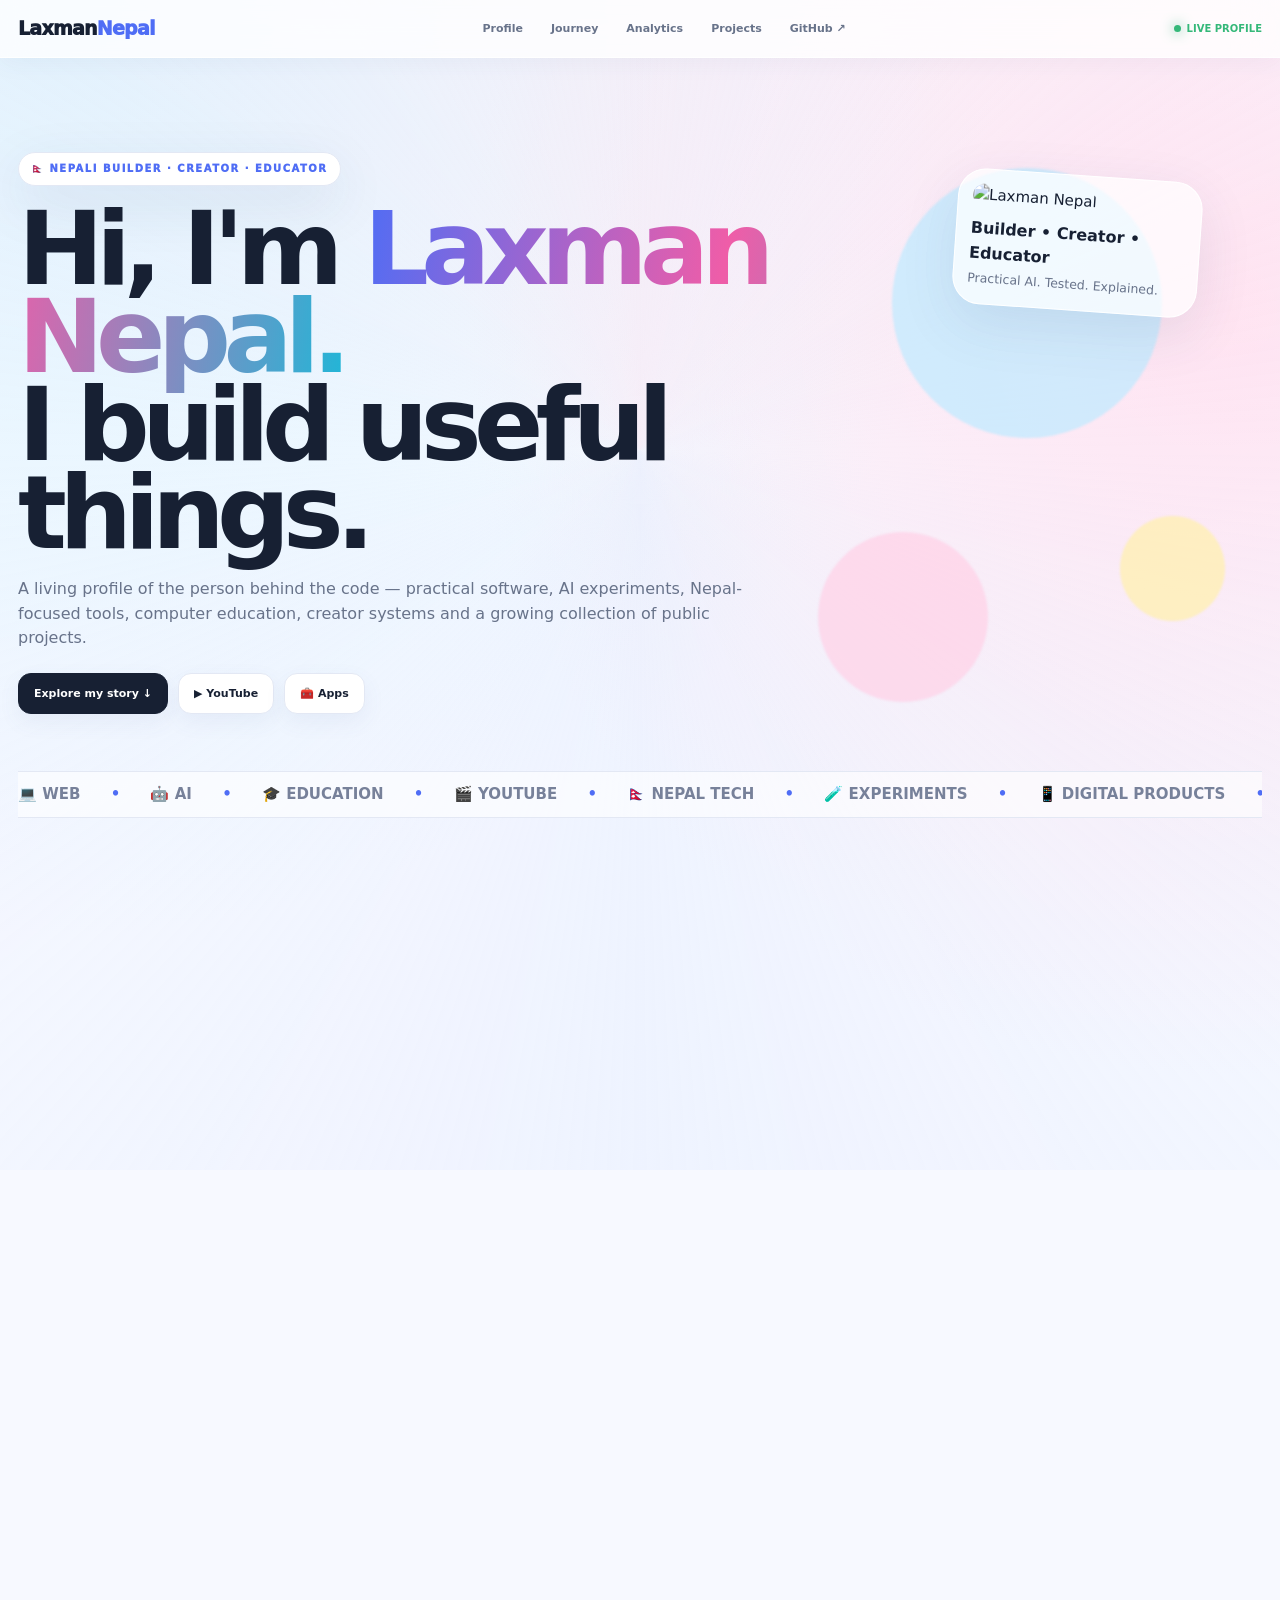
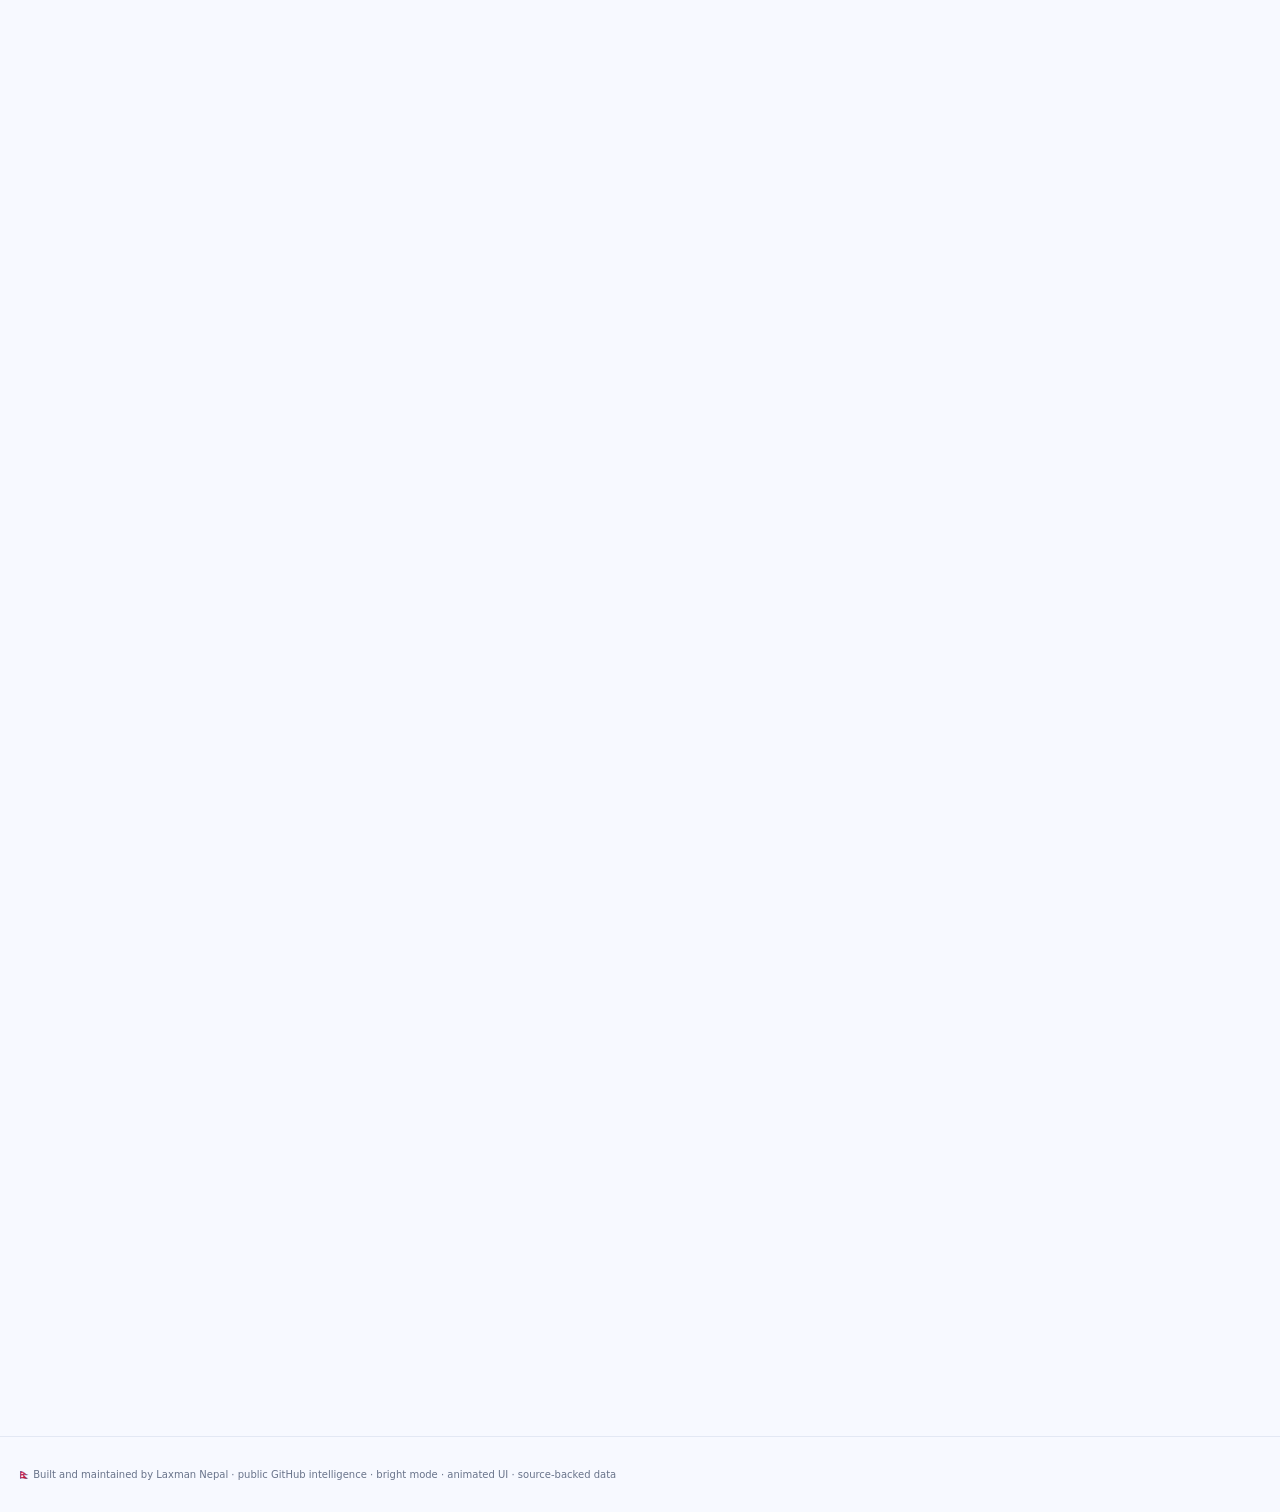
==== commit 00e37795: "Make contribution intelligence responsive and improve interactive demo cards" ====
--- a/index.html
+++ b/index.html
@@ -1,4 +1,4 @@
-<!doctype html><html lang="en"><head><meta charset="utf-8"><meta name="viewport" content="width=device-width,initial-scale=1"><meta name="theme-color" content="#f7f9ff"><meta name="description" content="Laxman Nepal — builder, creator, computer educator and digital product maker."><title>Laxman Nepal — Builder • Creator • Digital Product Maker</title><style>:root{--bg:#f7f9ff;--surface:#fff;--surface2:#f1f5ff;--ink:#172033;--muted:#68738a;--line:#e3e8f4;--blue:#4f6df5;--cyan:#21b6d7;--pink:#ef5da8;--yellow:#f4b942;--green:#35b879;--shadow:0 18px 55px rgba(37,55,105,.10)}*{box-sizing:border-box}html{scroll-behavior:smooth}body{margin:0;background:radial-gradient(circle at 5% 0,#dff4ff 0,transparent 28%),radial-gradient(circle at 96% 10%,#ffe4f2 0,transparent 25%),var(--bg);color:var(--ink);font:15px/1.55 system-ui,-apple-system,BlinkMacSystemFont,"Segoe UI",sans-serif;overflow-x:hidden}body:before{content:"";position:fixed;inset:-30%;pointer-events:none;background:conic-gradient(from 90deg at 50% 50%,transparent,#dfe8ff55,transparent,#ffe3f055,transparent);animation:spin 24s linear infinite;z-index:-2}@keyframes spin{to{transform:rotate(360deg)}}a{color:inherit;text-decoration:none}button,input{font:inherit}header{position:sticky;top:0;z-index:50;border-bottom:1px solid #ffffffcc;background:#ffffffc9;backdrop-filter:blur(20px);box-shadow:0 5px 25px #35456d0d}nav{position:relative;max-width:1380px;margin:auto;padding:12px 18px;display:flex;align-items:center;justify-content:space-between;gap:15px}.brand{font-weight:950;font-size:19px;letter-spacing:-.04em}.brand i{font-style:normal;color:var(--blue)}.navlinks{display:flex;gap:6px;flex-wrap:wrap}.navlinks a{padding:8px 11px;border-radius:99px;color:var(--muted);font-size:11px;font-weight:800}.navlinks a:hover{background:#eef2ff;color:var(--blue)}.live{font-size:10px;color:var(--green);font-weight:900;white-space:nowrap}.dot{display:inline-block;width:7px;height:7px;border-radius:50%;background:currentColor;margin-right:6px;box-shadow:0 0 13px currentColor;animation:pulse 1.5s infinite}@keyframes pulse{50%{transform:scale(.65);opacity:.5}}main{max-width:1380px;margin:auto;padding:22px 18px 80px;width:100%;min-width:0}.hero{position:relative;padding:72px 0 42px;min-height:530px;display:flex;align-items:center}.heroCopy{max-width:850px;position:relative;z-index:2}.eyebrow{display:inline-flex;align-items:center;gap:7px;font-size:10px;letter-spacing:.15em;font-weight:950;color:var(--blue);background:#fff;border:1px solid var(--line);padding:8px 12px;border-radius:99px;box-shadow:var(--shadow)}h1{font-size:clamp(52px,8vw,112px);line-height:.86;letter-spacing:-.075em;margin:19px 0 20px;max-width:1050px}h1 .grad{background:linear-gradient(100deg,var(--blue),var(--pink),var(--cyan));-webkit-background-clip:text;background-clip:text;color:transparent}.sub{max-width:760px;color:var(--muted);font-size:16px}.heroActions{display:flex;gap:10px;flex-wrap:wrap;margin-top:22px}.pill{display:inline-flex;align-items:center;gap:7px;padding:11px 15px;border-radius:13px;border:1px solid var(--line);background:#fff;box-shadow:0 8px 22px #52669d12;font-weight:850;font-size:11px;transition:.2s}.pill.primary{background:var(--ink);color:#fff;border-color:var(--ink)}.pill:hover{transform:translateY(-3px);box-shadow:0 14px 28px #52669d22}.orb{position:absolute;border-radius:50%;filter:blur(1px);opacity:.72;animation:float 7s ease-in-out infinite}.orb.one{width:270px;height:270px;background:#bfeaff;right:8%;top:13%;animation-delay:-2s}.orb.two{width:170px;height:170px;background:#ffd1e7;right:22%;bottom:8%;animation-delay:-4s}.orb.three{width:105px;height:105px;background:#fff0ad;right:3%;bottom:20%;animation-delay:-1s}@keyframes float{50%{transform:translate(0,-20px) scale(1.04)}}.avatarCard{position:absolute;right:5%;top:95px;width:245px;padding:14px;background:#ffffffb8;border:1px solid #fff;border-radius:28px;box-shadow:var(--shadow);transform:rotate(4deg);animation:cardfloat 6s ease-in-out infinite;z-index:3}.avatarCard img{width:100%;aspect-ratio:1;border-radius:20px;object-fit:cover}.avatarCard strong{display:block;margin-top:10px;font-size:16px}.avatarCard small{color:var(--muted)}@keyframes cardfloat{50%{transform:rotate(-2deg) translateY(-10px)}}.grid{display:grid;grid-template-columns:repeat(4,1fr);gap:12px}.card{background:#ffffffd9;border:1px solid var(--line);border-radius:22px;padding:20px;box-shadow:0 10px 35px #445a9610;transition:.22s}.card:hover{transform:translateY(-4px);box-shadow:var(--shadow)}.stat{min-height:122px;position:relative;overflow:hidden}.stat:after{content:"";position:absolute;width:80px;height:80px;border-radius:50%;right:-25px;bottom:-30px;background:linear-gradient(135deg,#e5ebff,#ffe6f2)}.label{font-size:10px;color:var(--muted);text-transform:uppercase;letter-spacing:.1em;font-weight:800}.value{font-size:34px;font-weight:950;margin-top:6px;letter-spacing:-.05em}.section{margin-top:42px}.sectionHead{display:flex;justify-content:space-between;align-items:end;gap:15px;margin-bottom:13px}.sectionHead h2{margin:0;font-size:26px;letter-spacing:-.035em}.muted{color:var(--muted);font-size:11px}.profileGrid{display:grid;grid-template-columns:1.3fr .7fr;gap:12px}.bio{font-size:15px;color:var(--muted);max-width:850px}.chips{display:flex;gap:7px;flex-wrap:wrap;margin-top:15px}.chip{border:1px solid var(--line);background:var(--surface2);padding:7px 10px;border-radius:99px;font-size:10px;font-weight:800;color:#55617a}.journey{display:grid;grid-template-columns:repeat(5,1fr);gap:8px;margin-top:12px}.journeyItem{padding:16px;border:1px solid var(--line);background:#fff;border-radius:18px;position:relative;overflow:hidden}.journeyItem b{font-size:22px;display:block}.journeyItem span{font-size:11px;color:var(--muted)}.journeyItem:nth-child(1){transform:rotate(-1deg)}.journeyItem:nth-child(2){transform:rotate(1deg)}.journeyItem:nth-child(3){transform:rotate(-1deg)}.journeyItem:nth-child(4){transform:rotate(1deg)}.journeyItem:nth-child(5){transform:rotate(-1deg)}.fun{display:grid;grid-template-columns:1fr 1fr;gap:12px}.funBox{min-height:180px;display:flex;flex-direction:column;justify-content:center}.funTitle{font-size:11px;letter-spacing:.12em;text-transform:uppercase;color:var(--pink);font-weight:950}.fun h3{font-size:28px;line-height:1.05;margin:7px 0}.fun button{align-self:flex-start;margin-top:12px}.analytics{display:grid;grid-template-columns:1.05fr 1.45fr;gap:12px}.bars{height:180px;display:flex;align-items:end;gap:7px;padding:28px 2px 22px}.bar{flex:1;min-width:8px;border-radius:8px 8px 3px 3px;background:linear-gradient(180deg,var(--blue),#9db0ff);position:relative;animation:rise .7s both}.bar b{position:absolute;bottom:100%;left:50%;transform:translateX(-50%);font-size:8px;color:var(--muted)}.bar small{position:absolute;top:calc(100% + 5px);left:50%;transform:translateX(-50%);font-size:8px;color:var(--muted)}@keyframes rise{from{height:0!important}}.heatWrap{overflow:auto;padding:3px 2px 5px}.heat{display:grid;grid-template-columns:repeat(53,12px);grid-auto-flow:column;grid-template-rows:repeat(7,12px);gap:3px;width:max-content}.cell{width:12px;height:12px;border-radius:3px;background:#e8edf6;border:1px solid transparent;cursor:pointer;transition:.12s}.cell:hover{border-color:#6577c9;transform:scale(1.35)}.cell[data-l="1"]{background:#d9e1ff}.cell[data-l="2"]{background:#b8c6ff}.cell[data-l="3"]{background:#8ea4ff}.cell[data-l="4"]{background:#687ff3}.cell[data-l="5"]{background:#465fe0}.heatLegend{display:flex;align-items:center;gap:4px;margin-top:11px;color:var(--muted);font-size:9px}.heatLegend i{display:block;width:10px;height:10px;border-radius:2px;background:#e8edf6}.heatLegend i:nth-of-type(2){background:#b8c6ff}.heatLegend i:nth-of-type(3){background:#8ea4ff}.heatLegend i:nth-of-type(4){background:#687ff3}.heatLegend i:nth-of-type(5){background:#465fe0}.tooltip{margin-top:8px;min-height:17px;color:var(--muted);font-size:10px}.two{display:grid;grid-template-columns:1fr 1fr;gap:12px}.timeline{position:relative;padding-left:27px;max-height:390px;overflow:auto}.timeline:before{content:"";position:absolute;left:7px;top:5px;bottom:5px;width:2px;background:linear-gradient(var(--blue),var(--pink),var(--cyan))}.event{position:relative;padding:0 0 17px 13px;display:block}.event:before{content:"";position:absolute;left:-23px;top:5px;width:10px;height:10px;border-radius:50%;background:var(--pink);box-shadow:0 0 0 4px #ffe0ee}.event time{font-size:10px;color:var(--muted)}.event strong{display:block;font-size:13px;margin-top:2px}.event span{display:block;color:var(--muted);font-size:10px}.languages{display:flex;flex-direction:column;gap:12px}.lang{display:grid;grid-template-columns:105px 1fr 48px;align-items:center;gap:9px;font-size:11px}.track{height:8px;border-radius:99px;background:#e8edf6;overflow:hidden}.fill{height:100%;border-radius:99px;background:linear-gradient(90deg,var(--blue),var(--cyan))}.lang em{font-style:normal;color:var(--muted);text-align:right;font-size:10px}.insight{background:linear-gradient(135deg,#fff,#eef4ff 55%,#fff0f7);border:1px solid var(--line);border-radius:24px;padding:25px;box-shadow:var(--shadow)}.insightTitle{font-size:10px;letter-spacing:.14em;text-transform:uppercase;color:var(--blue);font-weight:950}.insight h3{font-size:30px;line-height:1.05;margin:8px 0}.insight p{color:var(--muted);margin:0;max-width:950px}.activity{display:grid;grid-template-columns:repeat(2,1fr);gap:8px}.row{display:flex;justify-content:space-between;align-items:center;gap:8px;padding:11px 13px;border:1px solid var(--line);border-radius:14px;background:#fff;transition:.15s}.row:hover{border-color:#aebaff;transform:translateX(4px)}.row strong{font-size:11px;overflow:hidden;text-overflow:ellipsis;white-space:nowrap}.row span{color:var(--muted);font-size:9px;white-space:nowrap;margin-left:auto}.filters{display:flex;gap:8px;flex-wrap:wrap}.search{flex:1;min-width:220px;background:#fff;border:1px solid var(--line);color:var(--ink);padding:12px 14px;border-radius:13px;outline:0}.search:focus{border-color:var(--blue);box-shadow:0 0 0 4px #4f6df515}.btn{background:#fff;border:1px solid var(--line);color:var(--muted);padding:10px 13px;border-radius:11px;cursor:pointer;font-weight:800}.btn.active,.btn:hover{color:var(--blue);border-color:#aebaff;background:#eef2ff}.repos{display:grid;grid-template-columns:repeat(3,1fr);gap:12px;margin-top:14px}.repo{background:#fff;border:1px solid var(--line);border-radius:20px;padding:18px;transition:.2s;position:relative;overflow:hidden;will-change:transform;box-shadow:0 16px 42px rgba(37,55,105,.12)}.repoPreview{width:100%;height:clamp(230px,18vw,330px);border:1px solid var(--line);border-radius:15px;overflow:hidden;background:linear-gradient(135deg,#eef3ff,#fff0f7);position:relative;margin:-2px 0 14px;box-shadow:0 10px 28px rgba(37,55,105,.10)}.repoPreview img,.repoPreview iframe{width:100%;height:100%;display:block;border:0}.repoPreview img{object-fit:cover}.repoPreview iframe{background:#fff}.repoPreviewBar{position:absolute;left:10px;right:10px;bottom:10px;display:flex;justify-content:flex-end;pointer-events:none}.previewBtn{pointer-events:auto;border:1px solid #ffffffcc;background:#fffffff2;color:var(--ink);border-radius:10px;padding:8px 11px;font-size:10px;font-weight:900;cursor:pointer;box-shadow:0 8px 22px rgba(37,55,105,.16)}.previewBtn:hover{transform:translateY(-2px)}.repo:before{content:"";position:absolute;left:0;top:0;width:100%;height:3px;background:linear-gradient(90deg,var(--blue),var(--pink),var(--cyan));transform:scaleX(0);transform-origin:left;transition:.25s}.repo:hover{transform:translateY(-5px) rotate(.2deg)}.repo:hover:before{transform:scaleX(1)}.repo h3{margin:0 0 7px;font-size:16px;overflow-wrap:anywhere}.repo p{margin:0 0 13px;color:var(--muted);font-size:11px;min-height:34px}.meta{display:flex;gap:12px;flex-wrap:wrap;color:var(--muted);font-size:10px}.repoActions{display:flex;align-items:center;justify-content:space-between;gap:8px;flex-wrap:wrap}.commitMeta{margin-left:auto;text-align:right;color:var(--muted);font-size:9px;white-space:nowrap}.repo a.more{display:inline-block;margin-top:13px;color:var(--blue);font-size:11px;font-weight:900}.demoLink{display:inline-block;margin-top:13px;color:var(--green);font-size:11px;font-weight:900}.empty{padding:25px;text-align:center;color:var(--muted);grid-column:1/-1}.status{margin-top:9px;color:var(--muted);font-size:10px}.marquee{overflow:hidden;white-space:nowrap;border-block:1px solid var(--line);background:#fff9;margin-top:15px}.marquee span{display:inline-block;padding:11px 0;font-weight:900;color:#77819a;animation:marquee 22s linear infinite}.marquee b{color:var(--blue);margin:0 25px}@keyframes marquee{to{transform:translateX(-50%)}}footer{max-width:1380px;margin:auto;padding:30px 18px;color:var(--muted);border-top:1px solid var(--line);font-size:10px}@media(max-width:1050px){.avatarCard{right:1%;opacity:.65}.profileGrid{grid-template-columns:1fr}.journey{grid-template-columns:repeat(3,1fr)}}@media(max-width:950px){.grid{grid-template-columns:repeat(2,1fr)}.repos{grid-template-columns:repeat(2,1fr)}.analytics,.two,.fun,.activity{grid-template-columns:1fr}.avatarCard{display:block;position:relative;right:auto;top:auto;margin:22px auto 0;width:min(210px,62vw);opacity:1;transform:rotate(2deg)}}@media(max-width:600px){body{font-size:14px;padding-bottom:72px;overflow-x:hidden}.section{opacity:1!important;transform:none!important}.navlinks{display:flex;position:absolute;top:58px;left:10px;right:10px;justify-content:center;overflow-x:auto;flex-wrap:nowrap;padding:6px;background:#ffffffed;border:1px solid var(--line);border-radius:14px;box-shadow:var(--shadow);backdrop-filter:blur(16px)} .navlinks a{white-space:nowrap;padding:8px 10px;min-height:34px;display:flex;align-items:center}.navlinks::-webkit-scrollbar{display:none}.live{display:none}main{padding-top:8px}.hero{padding:92px 0 30px;min-height:560px;flex-direction:column;align-items:flex-start}h1{font-size:clamp(43px,14vw,62px);line-height:.9}.sub{font-size:14px}.section{margin-top:28px}.sectionHead{align-items:flex-start;flex-direction:column;gap:5px}.sectionHead h2{font-size:22px}.card{padding:16px}.value{font-size:30px}.journeyItem{transform:none!important}.heroActions{width:100%}.grid,.repos,.journey{grid-template-columns:1fr}.card{border-radius:18px}.heat{grid-template-columns:repeat(53,9px);grid-template-rows:repeat(7,9px);gap:2px}.cell{width:9px;height:9px}.lang{grid-template-columns:90px 1fr 40px} .heroActions .pill{flex:1;justify-content:center;min-height:44px}.filters{flex-wrap:nowrap;overflow-x:auto;padding-bottom:4px;scrollbar-width:none}.filters::-webkit-scrollbar{display:none}.filters .btn{flex:0 0 auto;min-height:42px}.search{min-width:calc(100vw - 36px);flex:0 0 calc(100vw - 36px);min-height:44px}.repo{padding:14px;box-shadow:0 12px 32px rgba(37,55,105,.12)}.repoPreview{height:clamp(280px,72vw,390px);margin-bottom:12px;border-radius:13px}.repoShot{border-radius:13px;margin-bottom:12px}.meta{gap:8px}.commitMeta{margin-left:0;text-align:left;white-space:normal}.repoActions{align-items:flex-start;flex-direction:column;gap:0}.repo a.more,.demoLink{width:100%;padding:10px 0}.avatarCard{width:min(190px,58vw)}}.section,.card,.journeyItem,.insight{opacity:0;transform:translateY(22px);transition:opacity .7s ease,transform .7s cubic-bezier(.2,.8,.2,1)}.section.in-view,.card.in-view,.journeyItem.in-view,.insight.in-view{opacity:1;transform:translateY(0)}@media(prefers-reduced-motion:reduce){*,*:before,*:after{animation-duration:.01ms!important;animation-iteration-count:1!important;scroll-behavior:auto!important}.section,.card,.journeyItem,.insight{opacity:1!important;transform:none!important}}</style></head><body>
+<!doctype html><html lang="en"><head><meta charset="utf-8"><meta name="viewport" content="width=device-width,initial-scale=1"><meta name="theme-color" content="#f7f9ff"><meta name="description" content="Laxman Nepal — builder, creator, computer educator and digital product maker."><title>Laxman Nepal — Builder • Creator • Digital Product Maker</title><style>:root{--bg:#f7f9ff;--surface:#fff;--surface2:#f1f5ff;--ink:#172033;--muted:#68738a;--line:#e3e8f4;--blue:#4f6df5;--cyan:#21b6d7;--pink:#ef5da8;--yellow:#f4b942;--green:#35b879;--shadow:0 18px 55px rgba(37,55,105,.10)}*{box-sizing:border-box}html{scroll-behavior:smooth}body{margin:0;background:radial-gradient(circle at 5% 0,#dff4ff 0,transparent 28%),radial-gradient(circle at 96% 10%,#ffe4f2 0,transparent 25%),var(--bg);color:var(--ink);font:15px/1.55 system-ui,-apple-system,BlinkMacSystemFont,"Segoe UI",sans-serif;overflow-x:hidden}body:before{content:"";position:fixed;inset:-30%;pointer-events:none;background:conic-gradient(from 90deg at 50% 50%,transparent,#dfe8ff55,transparent,#ffe3f055,transparent);animation:spin 24s linear infinite;z-index:-2}@keyframes spin{to{transform:rotate(360deg)}}a{color:inherit;text-decoration:none}button,input{font:inherit}header{position:sticky;top:0;z-index:50;border-bottom:1px solid #ffffffcc;background:#ffffffc9;backdrop-filter:blur(20px);box-shadow:0 5px 25px #35456d0d}nav{position:relative;max-width:1380px;margin:auto;padding:12px 18px;display:flex;align-items:center;justify-content:space-between;gap:15px}.brand{font-weight:950;font-size:19px;letter-spacing:-.04em}.brand i{font-style:normal;color:var(--blue)}.navlinks{display:flex;gap:6px;flex-wrap:wrap}.navlinks a{padding:8px 11px;border-radius:99px;color:var(--muted);font-size:11px;font-weight:800}.navlinks a:hover{background:#eef2ff;color:var(--blue)}.live{font-size:10px;color:var(--green);font-weight:900;white-space:nowrap}.dot{display:inline-block;width:7px;height:7px;border-radius:50%;background:currentColor;margin-right:6px;box-shadow:0 0 13px currentColor;animation:pulse 1.5s infinite}@keyframes pulse{50%{transform:scale(.65);opacity:.5}}main{max-width:1380px;margin:auto;padding:22px 18px 80px;width:100%;min-width:0}.hero{position:relative;padding:72px 0 42px;min-height:530px;display:flex;align-items:center}.heroCopy{max-width:850px;position:relative;z-index:2}.eyebrow{display:inline-flex;align-items:center;gap:7px;font-size:10px;letter-spacing:.15em;font-weight:950;color:var(--blue);background:#fff;border:1px solid var(--line);padding:8px 12px;border-radius:99px;box-shadow:var(--shadow)}h1{font-size:clamp(52px,8vw,112px);line-height:.86;letter-spacing:-.075em;margin:19px 0 20px;max-width:1050px}h1 .grad{background:linear-gradient(100deg,var(--blue),var(--pink),var(--cyan));-webkit-background-clip:text;background-clip:text;color:transparent}.sub{max-width:760px;color:var(--muted);font-size:16px}.heroActions{display:flex;gap:10px;flex-wrap:wrap;margin-top:22px}.pill{display:inline-flex;align-items:center;gap:7px;padding:11px 15px;border-radius:13px;border:1px solid var(--line);background:#fff;box-shadow:0 8px 22px #52669d12;font-weight:850;font-size:11px;transition:.2s}.pill.primary{background:var(--ink);color:#fff;border-color:var(--ink)}.pill:hover{transform:translateY(-3px);box-shadow:0 14px 28px #52669d22}.orb{position:absolute;border-radius:50%;filter:blur(1px);opacity:.72;animation:float 7s ease-in-out infinite}.orb.one{width:270px;height:270px;background:#bfeaff;right:8%;top:13%;animation-delay:-2s}.orb.two{width:170px;height:170px;background:#ffd1e7;right:22%;bottom:8%;animation-delay:-4s}.orb.three{width:105px;height:105px;background:#fff0ad;right:3%;bottom:20%;animation-delay:-1s}@keyframes float{50%{transform:translate(0,-20px) scale(1.04)}}.avatarCard{position:absolute;right:5%;top:95px;width:245px;padding:14px;background:#ffffffb8;border:1px solid #fff;border-radius:28px;box-shadow:var(--shadow);transform:rotate(4deg);animation:cardfloat 6s ease-in-out infinite;z-index:3}.avatarCard img{width:100%;aspect-ratio:1;border-radius:20px;object-fit:cover}.avatarCard strong{display:block;margin-top:10px;font-size:16px}.avatarCard small{color:var(--muted)}@keyframes cardfloat{50%{transform:rotate(-2deg) translateY(-10px)}}.grid{display:grid;grid-template-columns:repeat(4,1fr);gap:12px}.card{background:#ffffffd9;border:1px solid var(--line);border-radius:22px;padding:20px;box-shadow:0 10px 35px #445a9610;transition:.22s}.card:hover{transform:translateY(-4px);box-shadow:var(--shadow)}.stat{min-height:122px;position:relative;overflow:hidden}.stat:after{content:"";position:absolute;width:80px;height:80px;border-radius:50%;right:-25px;bottom:-30px;background:linear-gradient(135deg,#e5ebff,#ffe6f2)}.label{font-size:10px;color:var(--muted);text-transform:uppercase;letter-spacing:.1em;font-weight:800}.value{font-size:34px;font-weight:950;margin-top:6px;letter-spacing:-.05em}.section{margin-top:42px}.sectionHead{display:flex;justify-content:space-between;align-items:end;gap:15px;margin-bottom:13px}.sectionHead h2{margin:0;font-size:26px;letter-spacing:-.035em}.muted{color:var(--muted);font-size:11px}.profileGrid{display:grid;grid-template-columns:1.3fr .7fr;gap:12px}.bio{font-size:15px;color:var(--muted);max-width:850px}.chips{display:flex;gap:7px;flex-wrap:wrap;margin-top:15px}.chip{border:1px solid var(--line);background:var(--surface2);padding:7px 10px;border-radius:99px;font-size:10px;font-weight:800;color:#55617a}.journey{display:grid;grid-template-columns:repeat(5,1fr);gap:8px;margin-top:12px}.journeyItem{padding:16px;border:1px solid var(--line);background:#fff;border-radius:18px;position:relative;overflow:hidden}.journeyItem b{font-size:22px;display:block}.journeyItem span{font-size:11px;color:var(--muted)}.journeyItem:nth-child(1){transform:rotate(-1deg)}.journeyItem:nth-child(2){transform:rotate(1deg)}.journeyItem:nth-child(3){transform:rotate(-1deg)}.journeyItem:nth-child(4){transform:rotate(1deg)}.journeyItem:nth-child(5){transform:rotate(-1deg)}.fun{display:grid;grid-template-columns:1fr 1fr;gap:12px}.funBox{min-height:180px;display:flex;flex-direction:column;justify-content:center}.funTitle{font-size:11px;letter-spacing:.12em;text-transform:uppercase;color:var(--pink);font-weight:950}.fun h3{font-size:28px;line-height:1.05;margin:7px 0}.fun button{align-self:flex-start;margin-top:12px}.analytics{display:grid;grid-template-columns:minmax(0,1.05fr) minmax(0,1.45fr);gap:12px}.analytics>.card{min-width:0}.bars{min-width:0}.heatWrap{max-width:100%}.bars{height:180px;display:flex;align-items:end;gap:7px;padding:28px 2px 22px}.bar{flex:1;min-width:8px;border-radius:8px 8px 3px 3px;background:linear-gradient(180deg,var(--blue),#9db0ff);position:relative;animation:rise .7s both}.bar b{position:absolute;bottom:100%;left:50%;transform:translateX(-50%);font-size:8px;color:var(--muted)}.bar small{position:absolute;top:calc(100% + 5px);left:50%;transform:translateX(-50%);font-size:8px;color:var(--muted)}@keyframes rise{from{height:0!important}}.heatWrap{overflow:auto;padding:3px 2px 5px}.heat{display:grid;grid-template-columns:repeat(53,12px);grid-auto-flow:column;grid-template-rows:repeat(7,12px);gap:3px;width:max-content}.cell{width:12px;height:12px;border-radius:3px;background:#e8edf6;border:1px solid transparent;cursor:pointer;transition:.12s}.cell:hover{border-color:#6577c9;transform:scale(1.35)}.cell[data-l="1"]{background:#d9e1ff}.cell[data-l="2"]{background:#b8c6ff}.cell[data-l="3"]{background:#8ea4ff}.cell[data-l="4"]{background:#687ff3}.cell[data-l="5"]{background:#465fe0}.heatLegend{display:flex;align-items:center;gap:4px;margin-top:11px;color:var(--muted);font-size:9px}.heatLegend i{display:block;width:10px;height:10px;border-radius:2px;background:#e8edf6}.heatLegend i:nth-of-type(2){background:#b8c6ff}.heatLegend i:nth-of-type(3){background:#8ea4ff}.heatLegend i:nth-of-type(4){background:#687ff3}.heatLegend i:nth-of-type(5){background:#465fe0}.tooltip{margin-top:8px;min-height:17px;color:var(--muted);font-size:10px}.two{display:grid;grid-template-columns:1fr 1fr;gap:12px}.timeline{position:relative;padding-left:27px;max-height:390px;overflow:auto}.timeline:before{content:"";position:absolute;left:7px;top:5px;bottom:5px;width:2px;background:linear-gradient(var(--blue),var(--pink),var(--cyan))}.event{position:relative;padding:0 0 17px 13px;display:block}.event:before{content:"";position:absolute;left:-23px;top:5px;width:10px;height:10px;border-radius:50%;background:var(--pink);box-shadow:0 0 0 4px #ffe0ee}.event time{font-size:10px;color:var(--muted)}.event strong{display:block;font-size:13px;margin-top:2px}.event span{display:block;color:var(--muted);font-size:10px}.languages{display:flex;flex-direction:column;gap:12px}.lang{display:grid;grid-template-columns:105px 1fr 48px;align-items:center;gap:9px;font-size:11px}.track{height:8px;border-radius:99px;background:#e8edf6;overflow:hidden}.fill{height:100%;border-radius:99px;background:linear-gradient(90deg,var(--blue),var(--cyan))}.lang em{font-style:normal;color:var(--muted);text-align:right;font-size:10px}.insight{background:linear-gradient(135deg,#fff,#eef4ff 55%,#fff0f7);border:1px solid var(--line);border-radius:24px;padding:25px;box-shadow:var(--shadow)}.insightTitle{font-size:10px;letter-spacing:.14em;text-transform:uppercase;color:var(--blue);font-weight:950}.insight h3{font-size:30px;line-height:1.05;margin:8px 0}.insight p{color:var(--muted);margin:0;max-width:950px}.activity{display:grid;grid-template-columns:repeat(2,1fr);gap:8px}.row{display:flex;justify-content:space-between;align-items:center;gap:8px;padding:11px 13px;border:1px solid var(--line);border-radius:14px;background:#fff;transition:.15s}.row:hover{border-color:#aebaff;transform:translateX(4px)}.row strong{font-size:11px;overflow:hidden;text-overflow:ellipsis;white-space:nowrap}.row span{color:var(--muted);font-size:9px;white-space:nowrap;margin-left:auto}.filters{display:flex;gap:8px;flex-wrap:wrap}.search{flex:1;min-width:220px;background:#fff;border:1px solid var(--line);color:var(--ink);padding:12px 14px;border-radius:13px;outline:0}.search:focus{border-color:var(--blue);box-shadow:0 0 0 4px #4f6df515}.btn{background:#fff;border:1px solid var(--line);color:var(--muted);padding:10px 13px;border-radius:11px;cursor:pointer;font-weight:800}.btn.active,.btn:hover{color:var(--blue);border-color:#aebaff;background:#eef2ff}.repos{display:grid;grid-template-columns:repeat(3,1fr);gap:12px;margin-top:14px}.repo{background:#fff;border:1px solid var(--line);border-radius:20px;padding:18px;transition:.2s;position:relative;overflow:hidden;will-change:transform;box-shadow:0 16px 42px rgba(37,55,105,.12)}.repoPreview{width:100%;height:clamp(230px,18vw,330px);border:1px solid var(--line);border-radius:15px;overflow:hidden;background:linear-gradient(135deg,#eef3ff,#fff0f7);position:relative;margin:-2px 0 14px;box-shadow:0 10px 28px rgba(37,55,105,.10)}.repoPreview img,.repoPreview iframe{width:100%;height:100%;display:block;border:0}.repoPreview img{object-fit:cover}.repoPreview iframe{background:#fff}.repoPreviewBar{position:absolute;left:10px;right:10px;bottom:10px;display:flex;justify-content:flex-end;pointer-events:none}.repoPreview iframe{min-width:100%;min-height:100%}.previewBtn{pointer-events:auto;border:1px solid #ffffffcc;background:#fffffff2;color:var(--ink);border-radius:10px;padding:8px 11px;font-size:10px;font-weight:900;cursor:pointer;box-shadow:0 8px 22px rgba(37,55,105,.16)}.previewBtn:hover{transform:translateY(-2px)}.repo:before{content:"";position:absolute;left:0;top:0;width:100%;height:3px;background:linear-gradient(90deg,var(--blue),var(--pink),var(--cyan));transform:scaleX(0);transform-origin:left;transition:.25s}.repo:hover{transform:translateY(-5px) rotate(.2deg)}.repo:hover:before{transform:scaleX(1)}.repo h3{margin:0 0 7px;font-size:16px;overflow-wrap:anywhere}.repo p{margin:0 0 13px;color:var(--muted);font-size:11px;min-height:34px}.meta{display:flex;gap:12px;flex-wrap:wrap;color:var(--muted);font-size:10px}.repoActions{display:flex;align-items:center;justify-content:space-between;gap:8px;flex-wrap:wrap}.commitMeta{margin-left:auto;text-align:right;color:var(--muted);font-size:9px;white-space:nowrap}.repo a.more{display:inline-block;margin-top:13px;color:var(--blue);font-size:11px;font-weight:900}.demoLink{display:inline-block;margin-top:13px;color:var(--green);font-size:11px;font-weight:900}.empty{padding:25px;text-align:center;color:var(--muted);grid-column:1/-1}.status{margin-top:9px;color:var(--muted);font-size:10px}.marquee{overflow:hidden;white-space:nowrap;border-block:1px solid var(--line);background:#fff9;margin-top:15px}.marquee span{display:inline-block;padding:11px 0;font-weight:900;color:#77819a;animation:marquee 22s linear infinite}.marquee b{color:var(--blue);margin:0 25px}@keyframes marquee{to{transform:translateX(-50%)}}footer{max-width:1380px;margin:auto;padding:30px 18px;color:var(--muted);border-top:1px solid var(--line);font-size:10px}@media(max-width:1050px){.avatarCard{right:1%;opacity:.65}.profileGrid{grid-template-columns:1fr}.journey{grid-template-columns:repeat(3,1fr)}}@media(max-width:950px){.grid{grid-template-columns:repeat(2,1fr)}.repos{grid-template-columns:repeat(2,1fr)}.analytics,.two,.fun,.activity{grid-template-columns:1fr}.avatarCard{display:block;position:relative;right:auto;top:auto;margin:22px auto 0;width:min(210px,62vw);opacity:1;transform:rotate(2deg)}}@media(max-width:600px){body{font-size:14px;padding-bottom:72px;overflow-x:hidden}.analytics{grid-template-columns:1fr}.analytics .card{width:100%;min-width:0}.bars{height:150px;gap:4px;padding-inline:0}.bar{min-width:5px}.heatWrap{width:100%;overflow-x:auto;-webkit-overflow-scrolling:touch}.heatLegend{flex-wrap:wrap}.tooltip{min-height:32px}.section{opacity:1!important;transform:none!important}.navlinks{display:flex;position:absolute;top:58px;left:10px;right:10px;justify-content:center;overflow-x:auto;flex-wrap:nowrap;padding:6px;background:#ffffffed;border:1px solid var(--line);border-radius:14px;box-shadow:var(--shadow);backdrop-filter:blur(16px)} .navlinks a{white-space:nowrap;padding:8px 10px;min-height:34px;display:flex;align-items:center}.navlinks::-webkit-scrollbar{display:none}.live{display:none}main{padding-top:8px}.hero{padding:92px 0 30px;min-height:560px;flex-direction:column;align-items:flex-start}h1{font-size:clamp(43px,14vw,62px);line-height:.9}.sub{font-size:14px}.section{margin-top:28px}.sectionHead{align-items:flex-start;flex-direction:column;gap:5px}.sectionHead h2{font-size:22px}.card{padding:16px}.value{font-size:30px}.journeyItem{transform:none!important}.heroActions{width:100%}.grid,.repos,.journey{grid-template-columns:1fr}.card{border-radius:18px}.heat{grid-template-columns:repeat(53,9px);grid-template-rows:repeat(7,9px);gap:2px}.cell{width:9px;height:9px}.lang{grid-template-columns:90px 1fr 40px} .heroActions .pill{flex:1;justify-content:center;min-height:44px}.filters{flex-wrap:nowrap;overflow-x:auto;padding-bottom:4px;scrollbar-width:none}.filters::-webkit-scrollbar{display:none}.filters .btn{flex:0 0 auto;min-height:42px}.search{min-width:calc(100vw - 36px);flex:0 0 calc(100vw - 36px);min-height:44px}.repo{padding:14px;box-shadow:0 12px 32px rgba(37,55,105,.12)}.repoPreview{height:clamp(280px,72vw,390px);margin-bottom:12px;border-radius:13px}.repoShot{border-radius:13px;margin-bottom:12px}.meta{gap:8px}.commitMeta{margin-left:0;text-align:left;white-space:normal}.repoActions{align-items:flex-start;flex-direction:column;gap:0}.repo a.more,.demoLink{width:100%;padding:10px 0}.avatarCard{width:min(190px,58vw)}}.section,.card,.journeyItem,.insight{opacity:0;transform:translateY(22px);transition:opacity .7s ease,transform .7s cubic-bezier(.2,.8,.2,1)}.section.in-view,.card.in-view,.journeyItem.in-view,.insight.in-view{opacity:1;transform:translateY(0)}@media(prefers-reduced-motion:reduce){*,*:before,*:after{animation-duration:.01ms!important;animation-iteration-count:1!important;scroll-behavior:auto!important}.section,.card,.journeyItem,.insight{opacity:1!important;transform:none!important}}</style></head><body>
 <header><nav><a class="brand" href="./">Laxman<i>Nepal</i></a><div class="navlinks"><a href="#profile">Profile</a><a href="#journey">Journey</a><a href="#analytics">Analytics</a><a href="#projects">Projects</a><a href="https://github.com/LaxmanNepal" target="_blank" rel="noopener">GitHub ↗</a></div><div class="live"><span class="dot"></span><span id="mode">LIVE PROFILE</span></div></nav></header>
 <main>
 <section class="hero"><div class="heroCopy"><div class="eyebrow">🇳🇵 NEPALI BUILDER · CREATOR · EDUCATOR</div><h1>Hi, I'm <span class="grad">Laxman Nepal.</span><br>I build useful things.</h1><p class="sub">A living profile of the person behind the code — practical software, AI experiments, Nepal-focused tools, computer education, creator systems and a growing collection of public projects.</p><div class="heroActions"><a class="pill primary" id="helloBtn" href="#profile">Explore my story ↓</a><a class="pill" href="https://www.youtube.com/@laxmannepalofficial" target="_blank" rel="noopener">▶ YouTube</a><a class="pill" href="https://apps.laxmannepal.com.np/apps/" target="_blank" rel="noopener">🧰 Apps</a></div></div><div class="orb one"></div><div class="orb two"></div><div class="orb three"></div><div class="avatarCard"><img src="https://avatars.githubusercontent.com/u/84069546?v=4" alt="Laxman Nepal"><strong>Builder • Creator • Educator</strong><small>Practical AI. Tested. Explained.</small></div></section>
@@ -19,8 +19,7 @@
 function makeSnapshot(r){const title=esc(r.name),lang=esc(r.language||"Open Source"),desc=esc((r.description||"Useful software by Laxman Nepal.").slice(0,80));return "data:image/svg+xml;charset=UTF-8,"+encodeURIComponent('<svg xmlns="http://www.w3.org/2000/svg" viewBox="0 0 1200 675"><defs><linearGradient id="g" x1="0" y1="0" x2="1" y2="1"><stop stop-color="#e8efff"/><stop offset=".5" stop-color="#fff1f8"/><stop offset="1" stop-color="#dff8ff"/></linearGradient></defs><rect width="1200" height="675" rx="34" fill="url(#g)"/><circle cx="1050" cy="120" r="190" fill="#fff" opacity=".5"/><circle cx="130" cy="620" r="230" fill="#fff" opacity=".45"/><text x="70" y="105" font-family="Arial,sans-serif" font-size="24" font-weight="700" fill="#4f6df5">LAXMAN NEPAL · PROJECT SNAPSHOT</text><text x="70" y="335" font-family="Arial,sans-serif" font-size="62" font-weight="800" fill="#172033">'+title+'</text><text x="70" y="400" font-family="Arial,sans-serif" font-size="28" fill="#68738a">'+lang+'</text><text x="70" y="475" font-family="Arial,sans-serif" font-size="22" fill="#68738a">'+desc+'</text><text x="70" y="605" font-family="Arial,sans-serif" font-size="20" fill="#68738a">github.com/LaxmanNepal</text></svg>')};
 function demoUrl(r){const raw=String(r.demo_url||r.homepage||r.description||"");const m=raw.match(/https?:\/\/[^\s<>"')]+/i);return m?m[0].replace(/[.,;]+$/,""):null}
 function demoShot(r){const u=demoUrl(r);return u?"https://image.thum.io/get/width/1200/crop/675/noanimate/"+u:null}
-function activatePreview(btn){const box=btn.closest(".repoPreview"),u=box&&box.dataset.demo;if(!box||!u||box.querySelector("iframe"))return;const f=document.createElement("iframe");f.src=u;f.title="Interactive demo";f.loading="lazy";f.allow="fullscreen";f.referrerPolicy="no-referrer-when-downgrade";box.innerHTML="";box.appendChild(f)}
-function draw(){const q=$("search").value.toLowerCase().trim(),now=Date.now();let x=repos.filter(r=>{if(filter==="original"&&r.fork)return false;if(filter==="fork"&&!r.fork)return false;if(filter==="starred"&&!(r.stargazers_count>0))return false;if(filter==="recent"&&(!r.updated_at||now-new Date(r.updated_at)>30*864e5))return false;return !q||[r.name,r.description,r.language,...(r.topics||[])].join(" ").toLowerCase().includes(q)});x.sort((a,b)=>(b.stargazers_count||0)-(a.stargazers_count||0)||new Date(b.updated_at||0)-new Date(a.updated_at||0)||a.name.localeCompare(b.name));$("repos").innerHTML=x.map(r=>{const demo=demoUrl(r),shot=demoShot(r)||"https://opengraph.githubassets.com/1/LaxmanNepal/"+encodeURIComponent(r.name);const preview=demo?"<div class=\"repoPreview\" data-demo=\""+esc(demo)+"\"><img loading=\"lazy\" src=\""+shot+"\" data-fallback=\""+makeSnapshot(r)+"\" alt=\""+esc(r.name)+" live demo homepage preview\" onerror=\"this.onerror=null;this.src=this.dataset.fallback\"><div class=\"repoPreviewBar\"><button class=\"previewBtn\" type=\"button\" onclick=\"activatePreview(this)\">▶ Interact with demo</button></div></div>":"<div class=\"repoPreview\"><img loading=\"lazy\" src=\""+shot+"\" data-fallback=\""+makeSnapshot(r)+"\" alt=\""+esc(r.name)+" project snapshot\" onerror=\"this.onerror=null;this.src=this.dataset.fallback\"></div>";return "<article class=\"repo\" data-parallax=\"0.04\">"+preview+"<h3>"+esc(r.name)+"</h3><p>"+esc(r.description||"GitHub repository")+"</p><div class=\"meta\"><span>"+esc(r.language||"Language n/a")+"</span><span>★ "+fmt(r.stargazers_count)+"</span><span>⑂ "+fmt(r.forks_count)+"</span><span class=\"commitMeta\">"+(r.updated_at?"Updated "+date(r.updated_at):"not enriched")+"</span></div><div class=\"repoActions\"><a class=\"more\" href=\"repo.html?repo="+encodeURIComponent(r.name)+"\">Explore project →</a>"+(demo?"<a class=\"demoLink\" href=\""+esc(demo)+"\" target=\"_blank\" rel=\"noopener\">↗ Open demo</a>":"")+"</div></article>"}).join("")||"<div class=\"empty\">No projects match your search.</div>";$("status").textContent=x.length+" shown · "+repos.length+" indexed";observeReveals();requestAnimationFrame(updateParallax)}
+function activatePreview(btn){const box=btn.closest(".repoPreview"),u=box&&box.dataset.demo;if(!box||!u||box.querySelector("iframe"))return;const f=document.createElement("iframe");f.src=u;f.title="Interactive demo";f.loading="eager";f.allow="fullscreen";f.referrerPolicy="no-referrer-when-downgrade";f.style.cssText="width:100%;height:100%;border:0;display:block;background:#fff";box.innerHTML="";box.appendChild(f)}
 function stats(){const stars=repos.reduce((a,r)=>a+(r.stargazers_count||0),0),forks=repos.reduce((a,r)=>a+(r.forks_count||0),0);$("reposN").textContent=fmt(repos.length);$("original").textContent=fmt(repos.filter(r=>!r.fork).length);$("stars").textContent=fmt(stars);$("forks").textContent=fmt(forks)}
 function renderActivity(rows){rows=(rows||[]).slice().sort((a,b)=>(b.commits_365d||0)-(a.commits_365d||0)).slice(0,12);$("activity").innerHTML=rows.map(r=>`<a class="row" href="${esc(r.html_url||("repo.html?repo="+encodeURIComponent(r.name)))}" target="_blank" rel="noopener"><strong>${esc(r.name)}</strong><span>${fmt(r.commits_365d)} commits / 365d</span></a>`).join("")||'<div class="empty">Activity will appear after the analytics snapshot is generated.</div>'}
 function renderTimeline(){const x=repos.filter(r=>r.created_at).slice().sort((a,b)=>new Date(a.created_at)-new Date(b.created_at));if(!x.length){$("timeline").innerHTML='<div class="empty">Creation dates are not available yet.</div>';return}const picks=x.length>18?x.filter((r,i)=>i%Math.ceil(x.length/15)===0||i===x.length-1).slice(0,16):x.slice(-16);$("timeline").innerHTML=picks.map(r=>`<a class="event" href="repo.html?repo=${encodeURIComponent(r.name)}"><time>${date(r.created_at)}</time><strong>${esc(r.name)}</strong><span>${esc(r.language||"Language n/a")} · ${r.fork?"fork":"original"}</span></a>`).join("")}
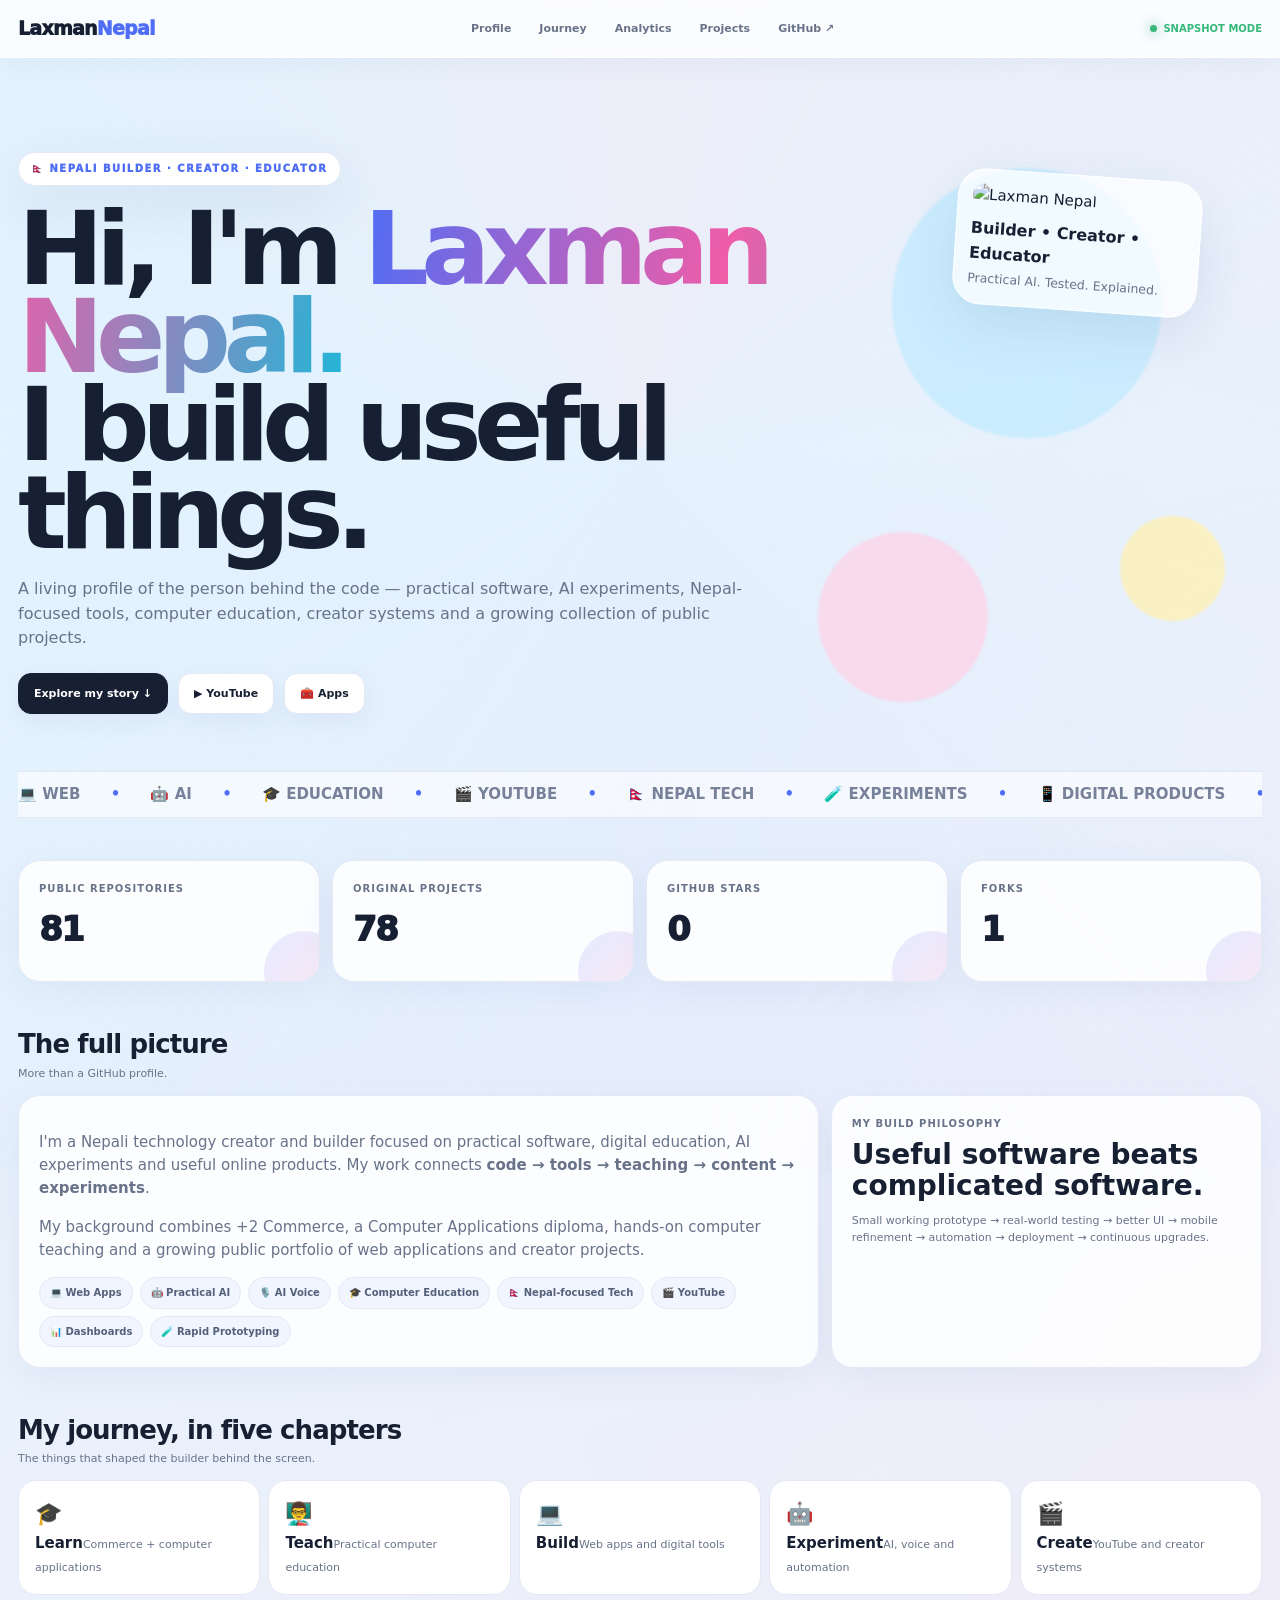
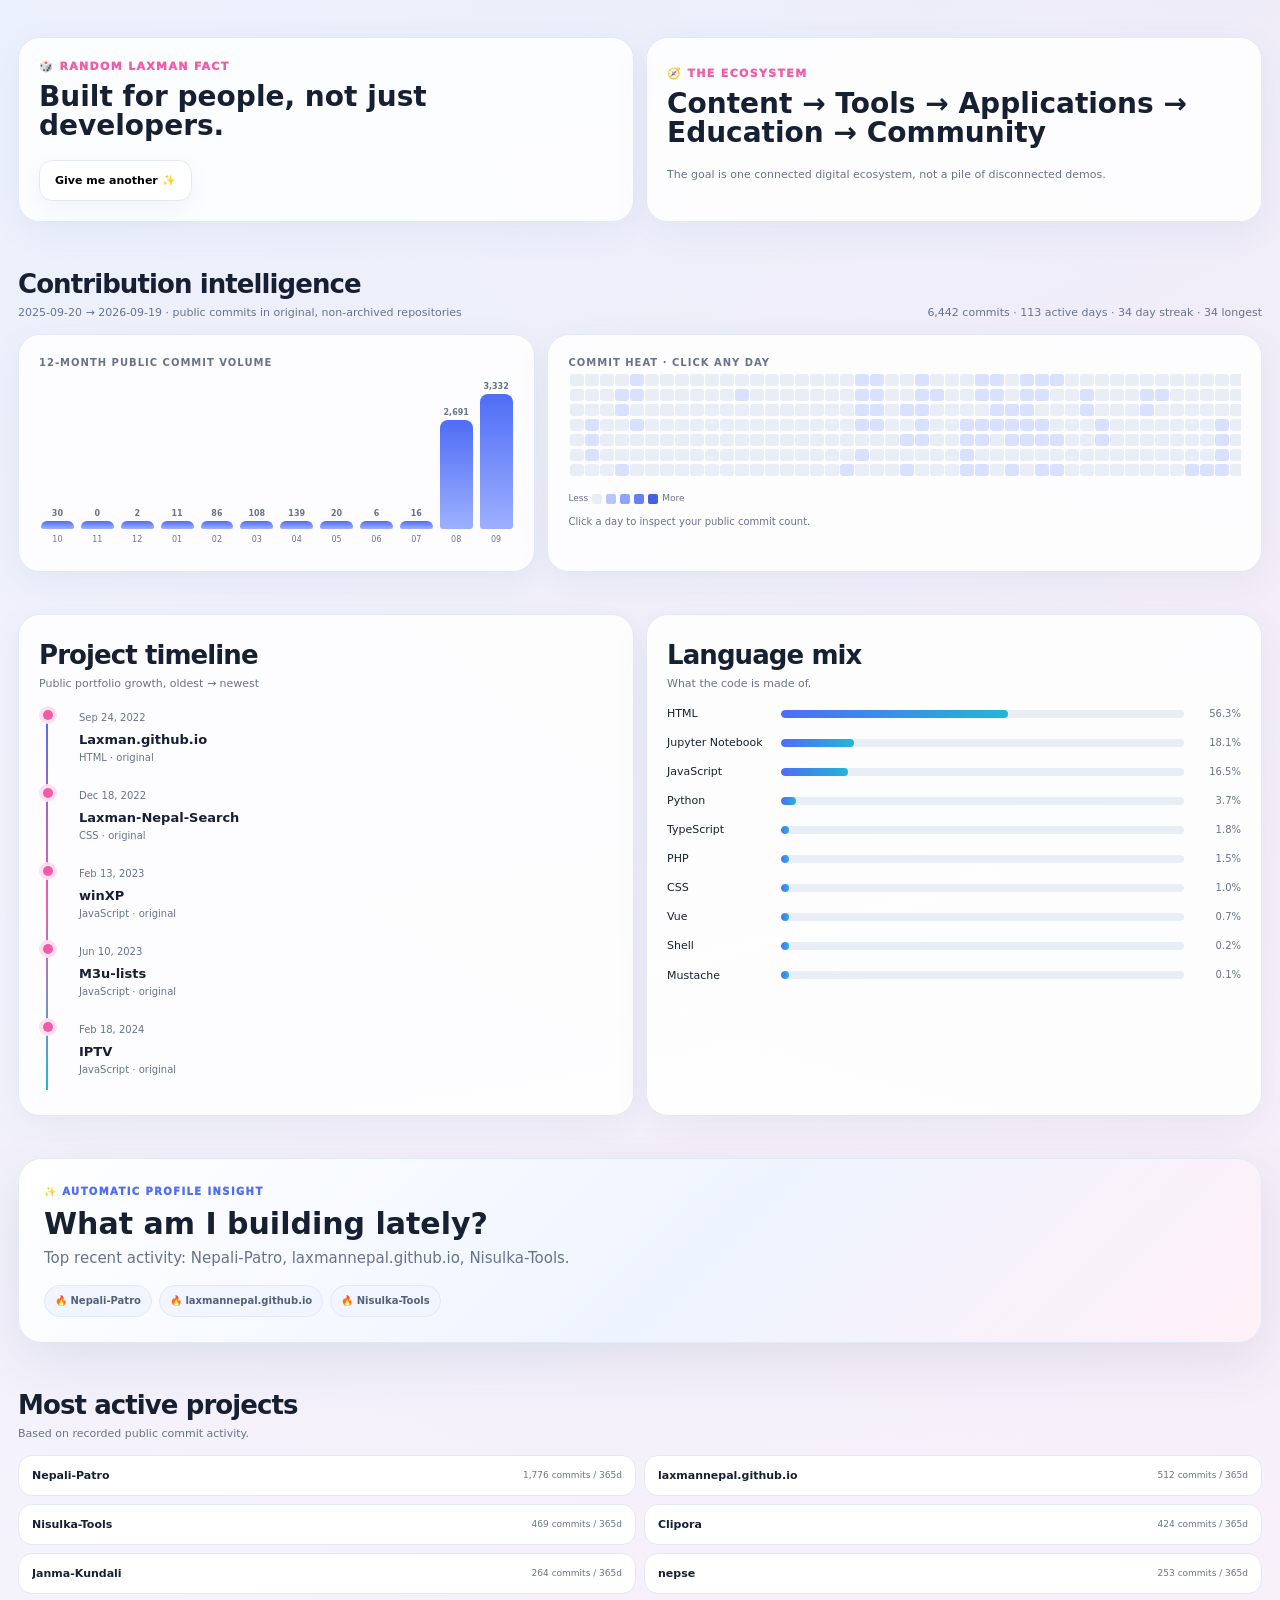
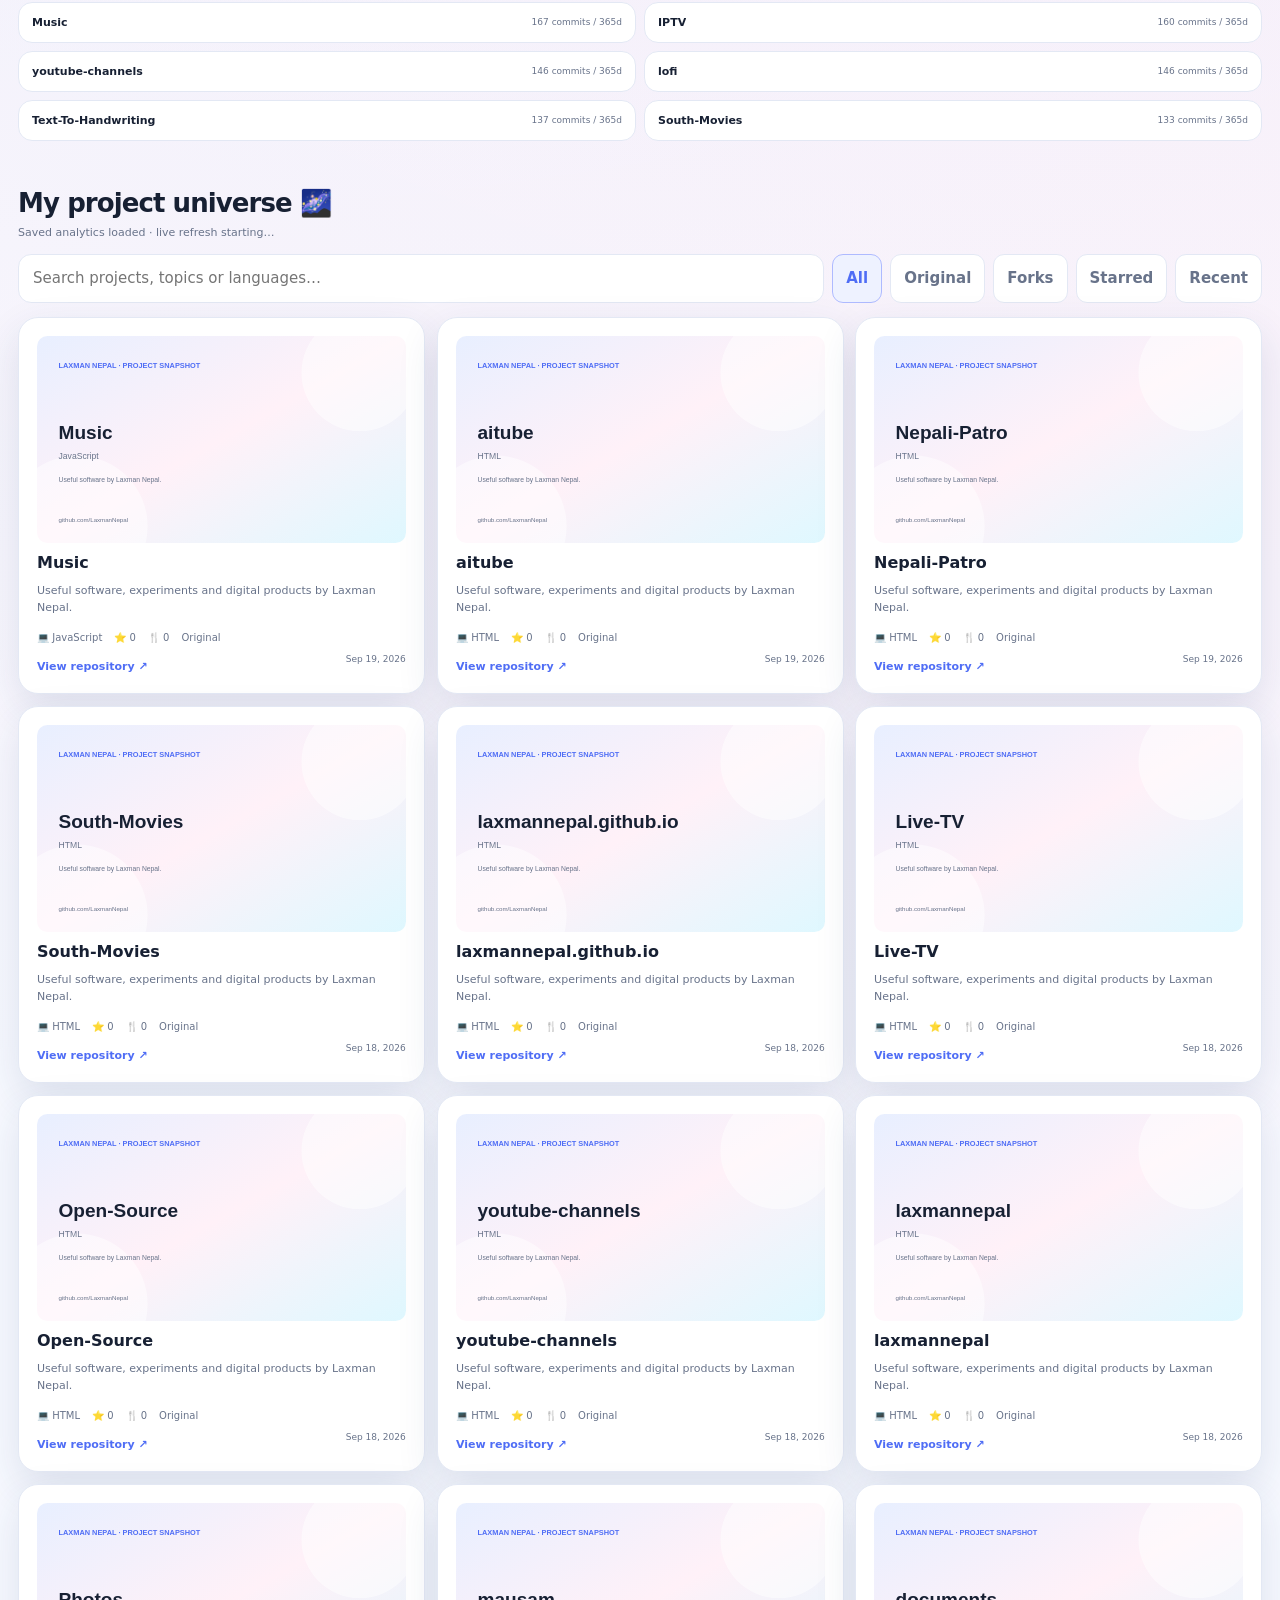
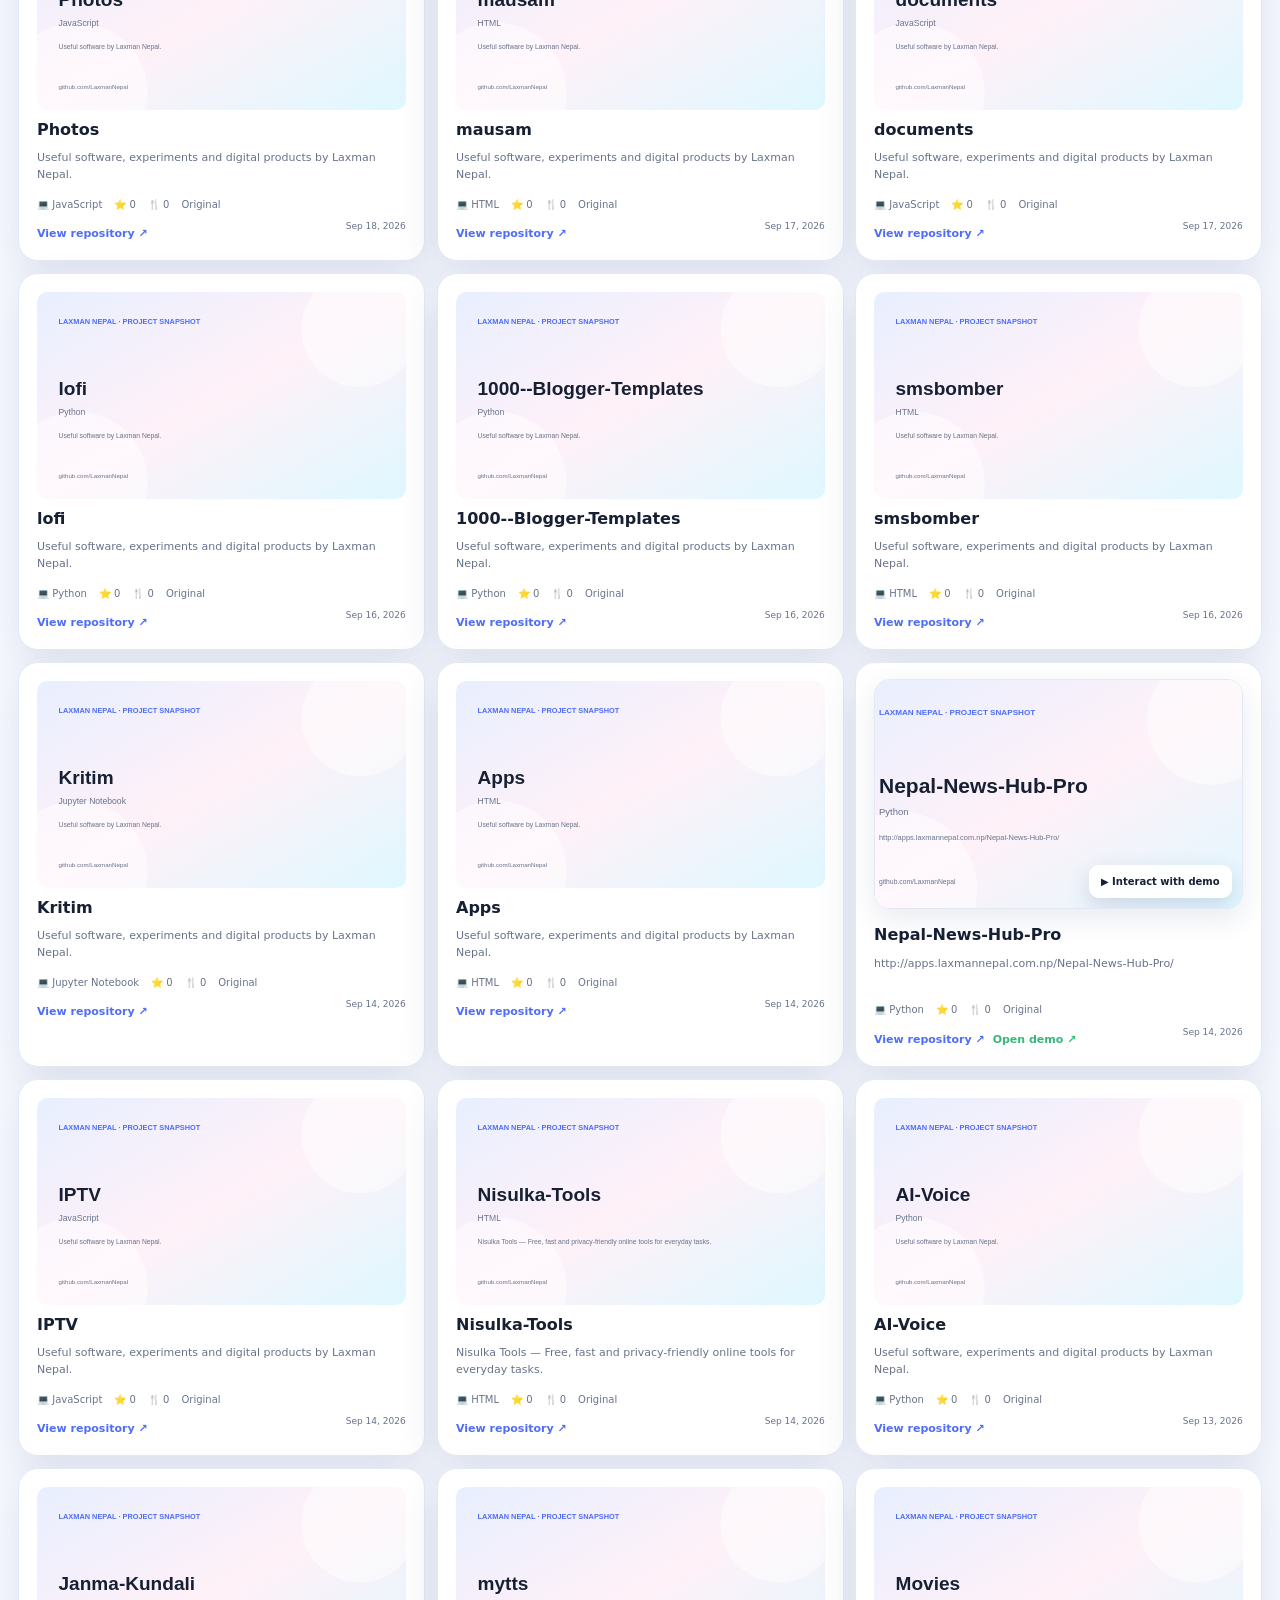
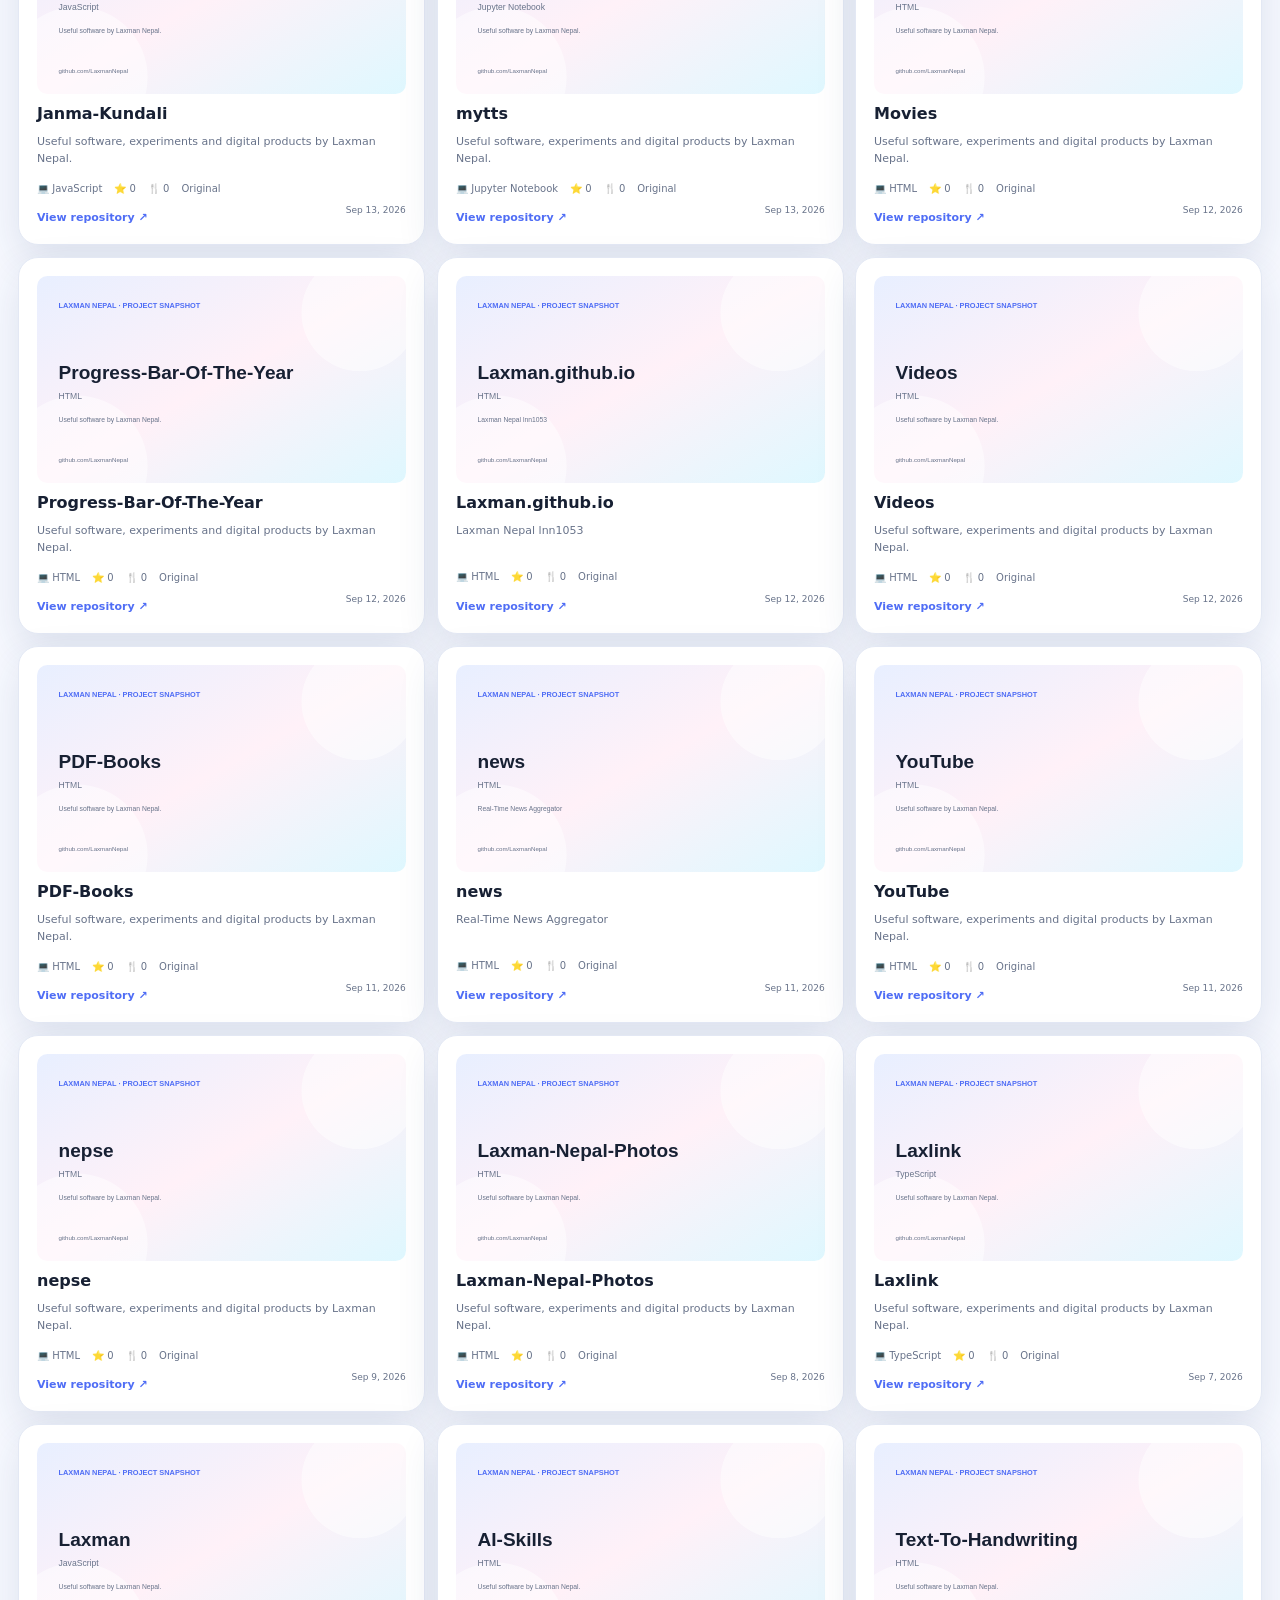
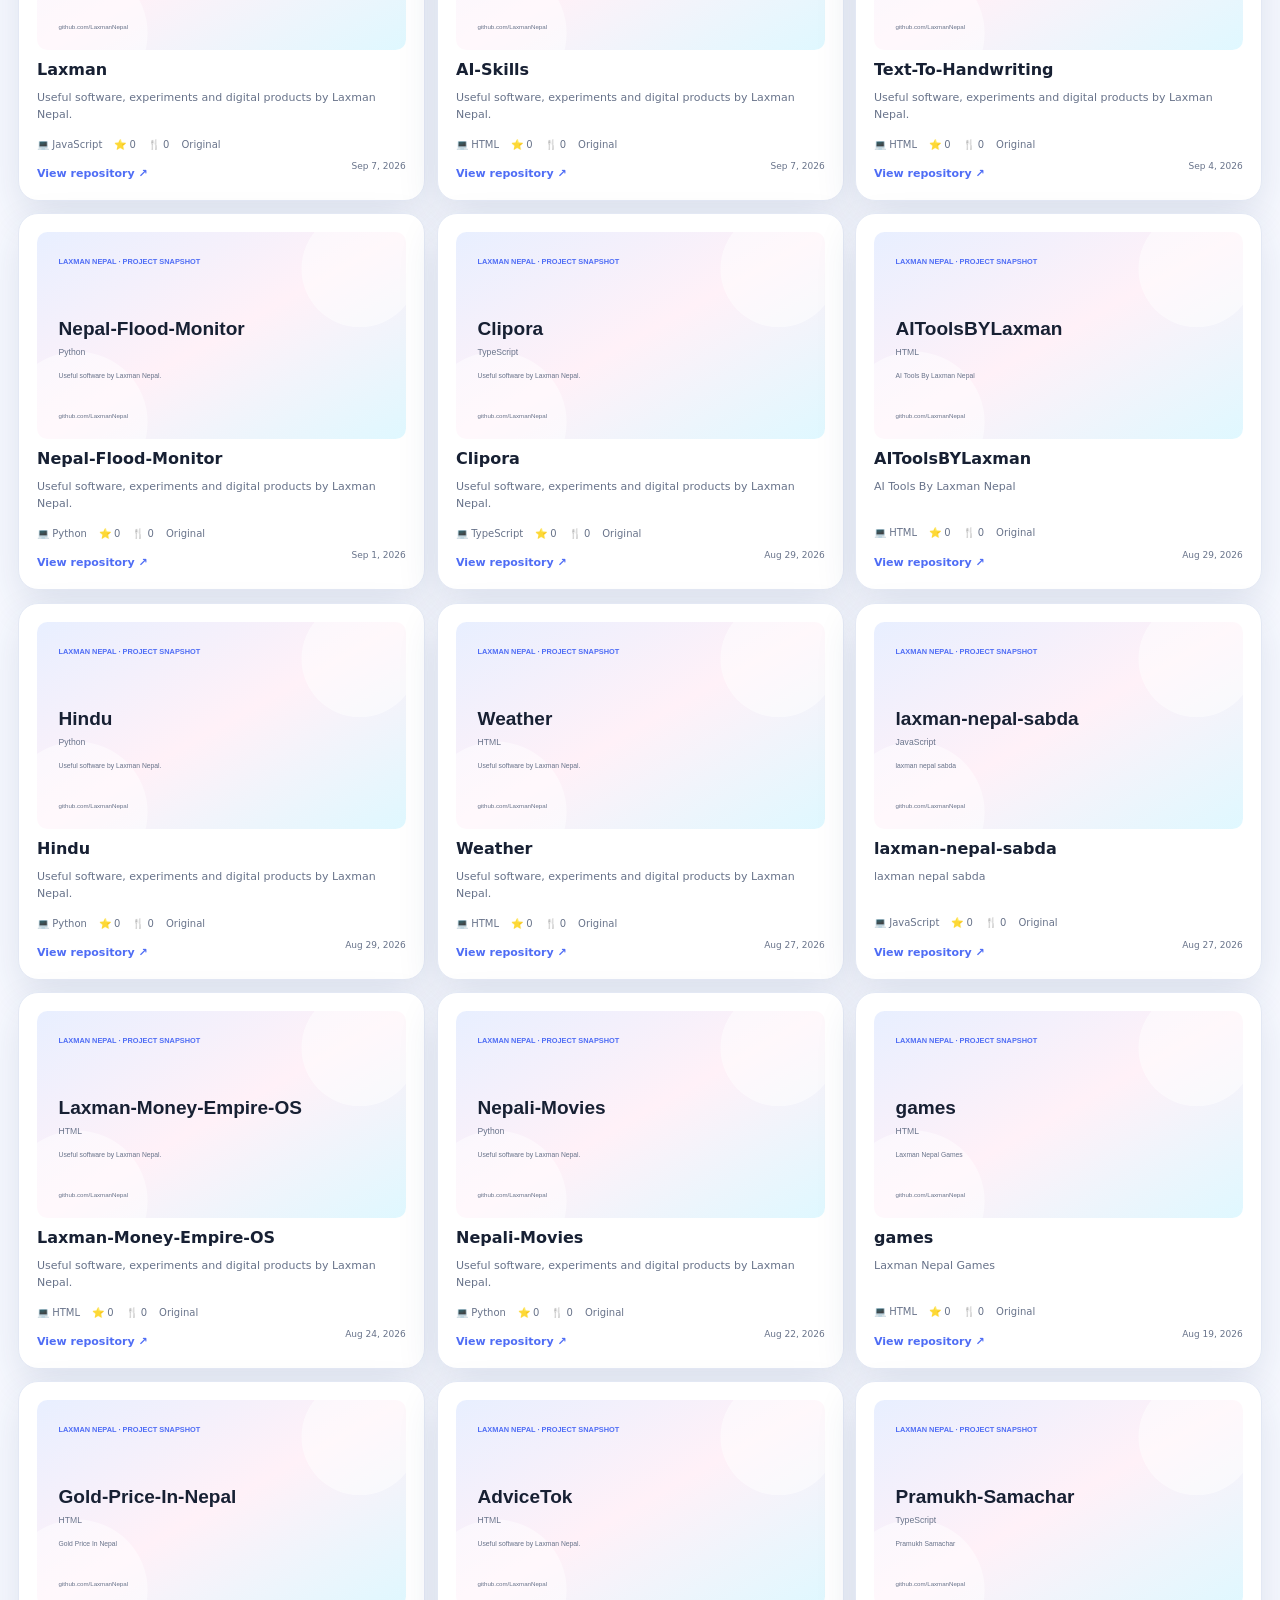
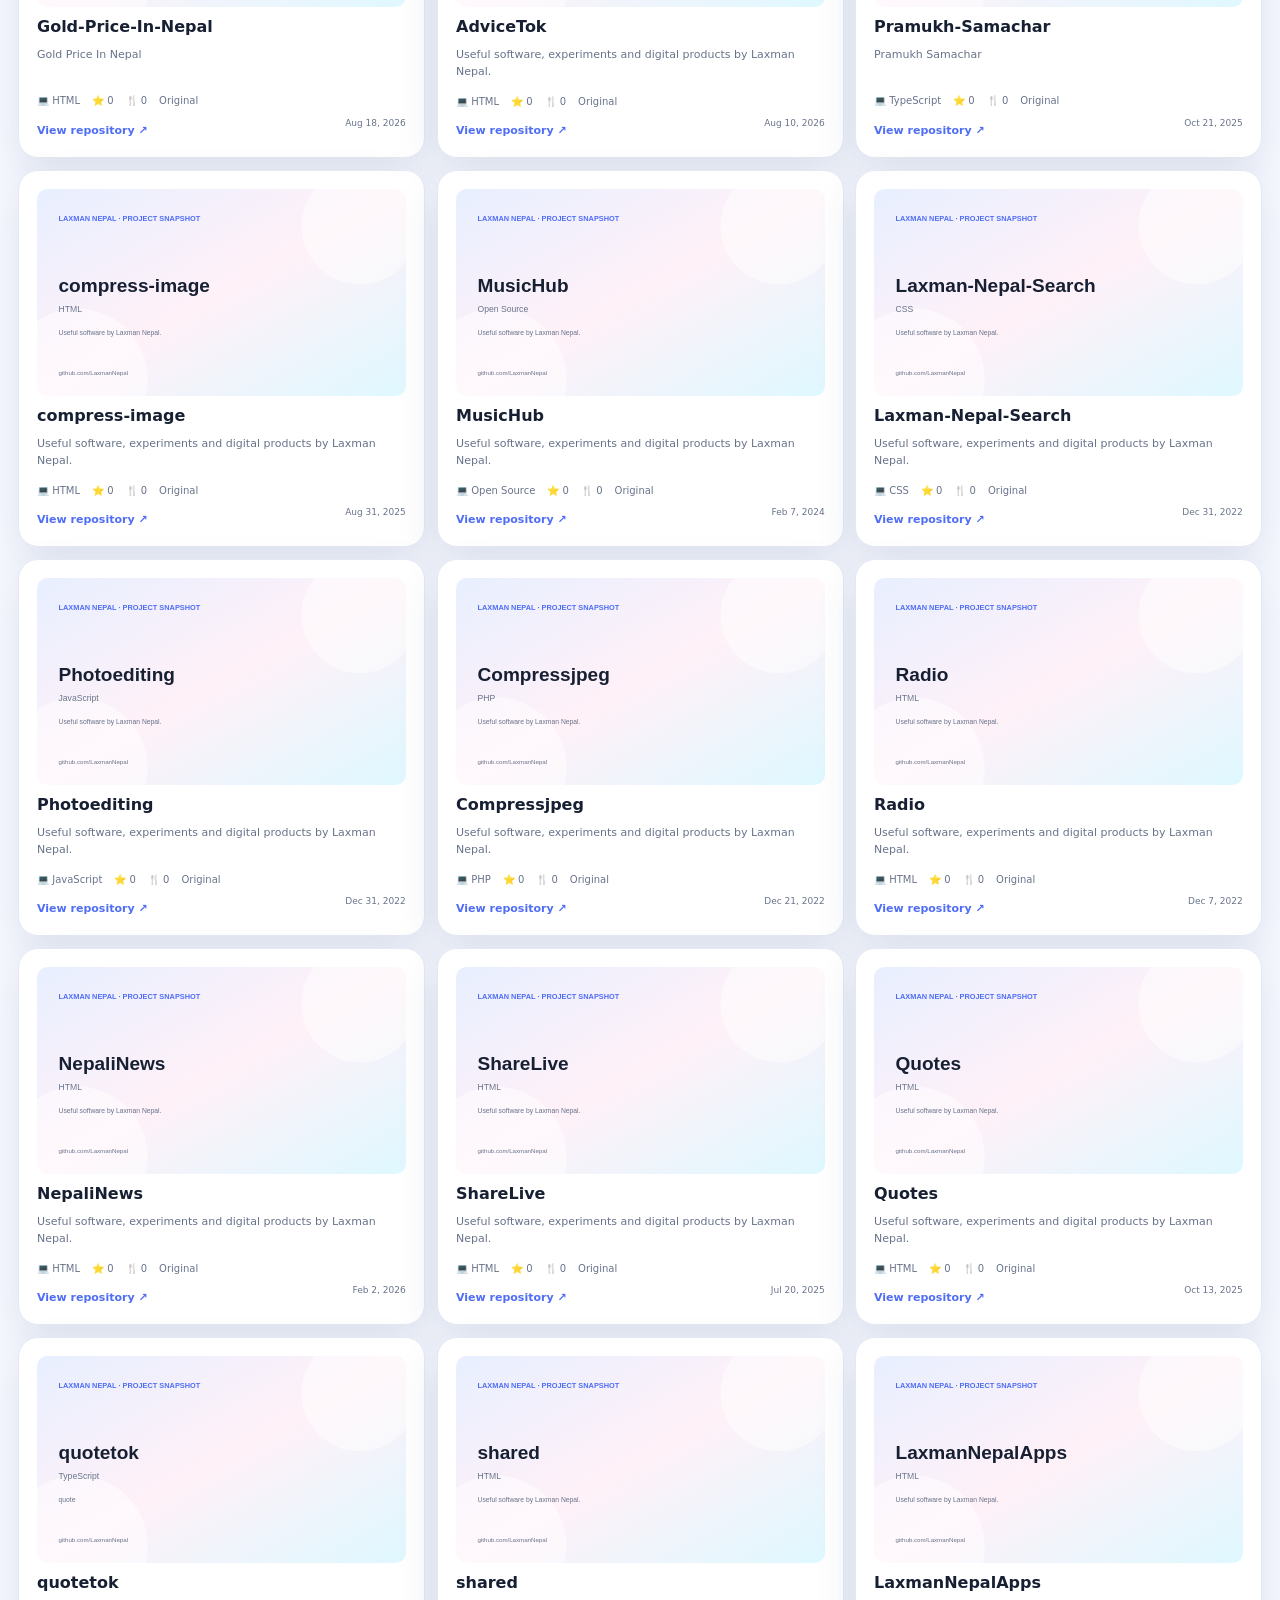
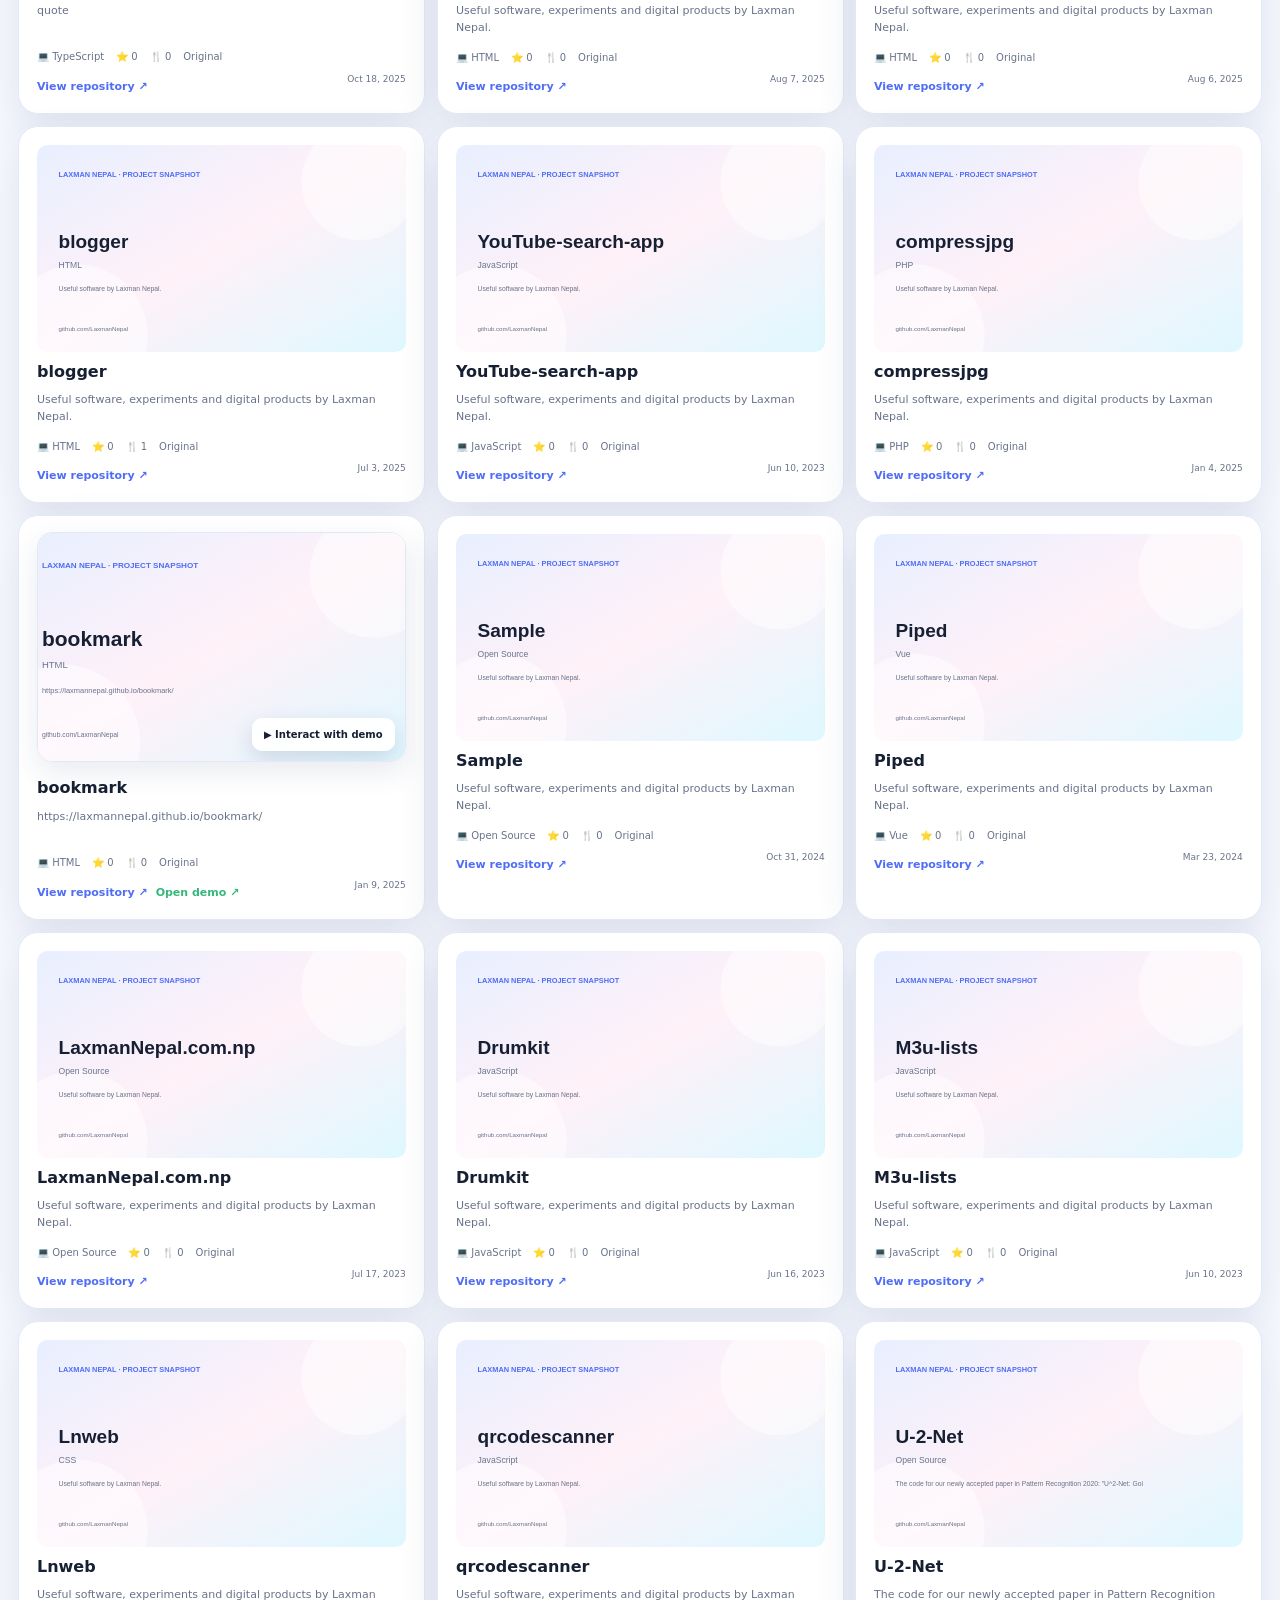
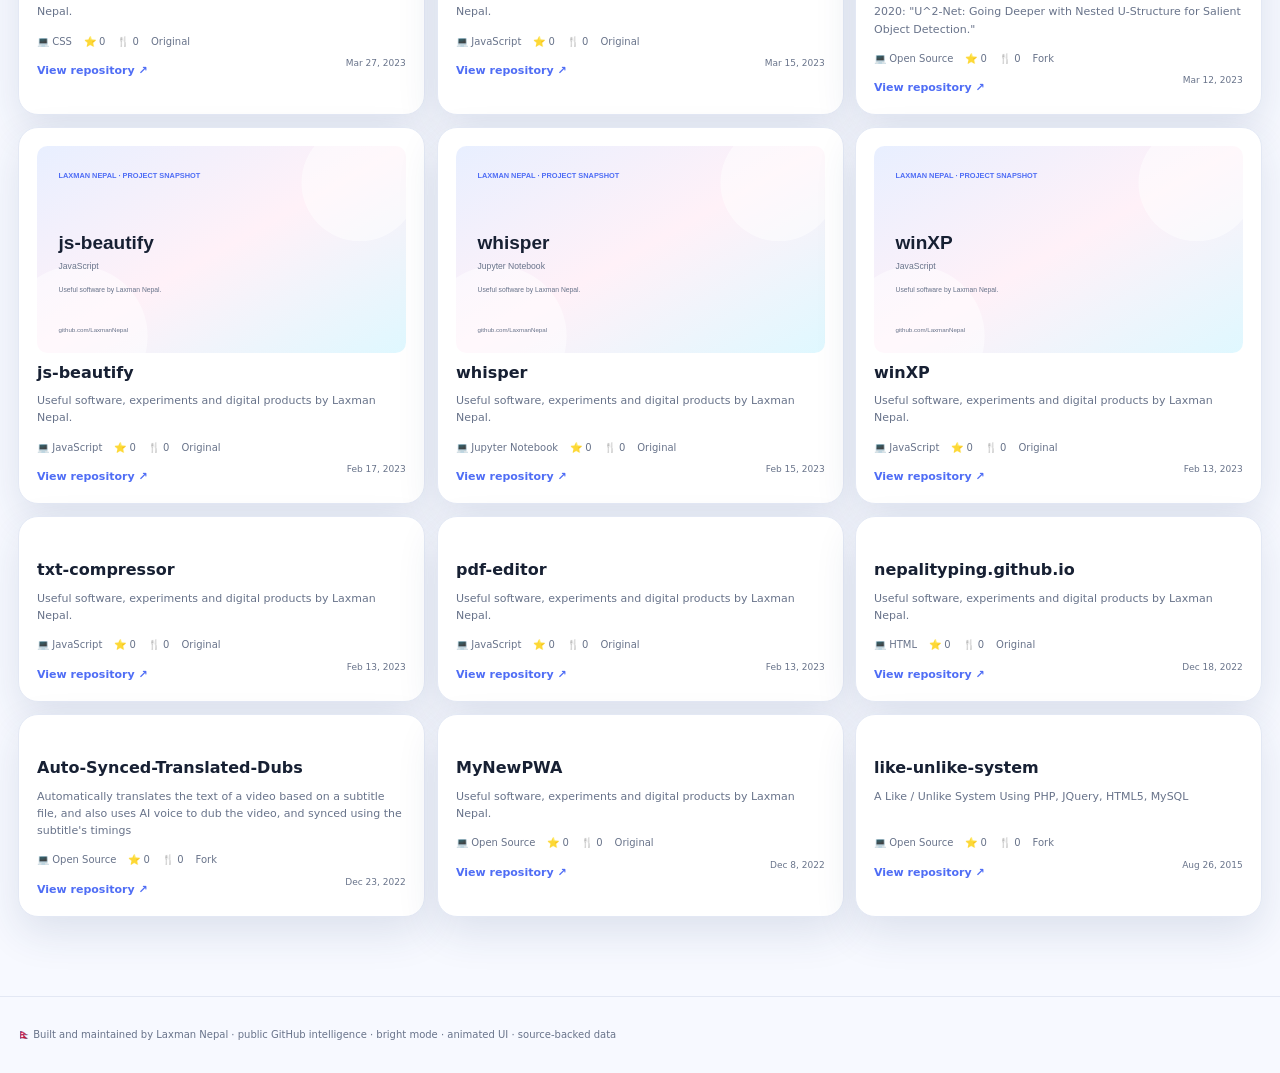
==== commit 0f41503b: "Fix blank portfolio by restoring repository renderer" ====
--- a/index.html
+++ b/index.html
@@ -20,6 +20,7 @@
 function demoUrl(r){const raw=String(r.demo_url||r.homepage||r.description||"");const m=raw.match(/https?:\/\/[^\s<>"')]+/i);return m?m[0].replace(/[.,;]+$/,""):null}
 function demoShot(r){const u=demoUrl(r);return u?"https://image.thum.io/get/width/1200/crop/675/noanimate/"+u:null}
 function activatePreview(btn){const box=btn.closest(".repoPreview"),u=box&&box.dataset.demo;if(!box||!u||box.querySelector("iframe"))return;const f=document.createElement("iframe");f.src=u;f.title="Interactive demo";f.loading="eager";f.allow="fullscreen";f.referrerPolicy="no-referrer-when-downgrade";f.style.cssText="width:100%;height:100%;border:0;display:block;background:#fff";box.innerHTML="";box.appendChild(f)}
+function draw(){const host=$("repos");if(!host)return;const q=String($("search")?.value||"").trim().toLowerCase();let list=repos.slice();if(filter==="original")list=list.filter(r=>!r.fork);else if(filter==="fork")list=list.filter(r=>r.fork);else if(filter==="starred")list=list.filter(r=>(r.stargazers_count||0)>0);else if(filter==="recent")list.sort((a,b)=>new Date(b.pushed_at||b.updated_at||0)-new Date(a.pushed_at||a.updated_at||0));if(q)list=list.filter(r=>[r.name,r.description,r.language,...(r.topics||[])].join(" ").toLowerCase().includes(q));if(!list.length){host.innerHTML='<div class="empty">No repositories match this filter.</div>';observeReveals();return}host.innerHTML=list.map(r=>{const u=demoUrl(r),shot=demoShot(r),fallback=makeSnapshot(r),img=shot||fallback;return '<article class="repo">'+(u?'<div class="repoPreview" data-demo="'+esc(u)+'"><img class="repoShot" src="'+esc(img)+'" data-fallback="'+esc(fallback)+'" alt="'+esc(r.name)+' live preview" loading="lazy" onerror="this.onerror=null;this.src=this.dataset.fallback"><div class="repoPreviewBar"><button class="previewBtn" type="button" onclick="activatePreview(this)">▶ Interact with demo</button></div></div>':'<img class="repoShot" src="'+esc(fallback)+'" alt="'+esc(r.name)+' project snapshot" loading="lazy">')+'<h3>'+esc(r.name)+'</h3><p>'+esc(r.description||"Useful software, experiments and digital products by Laxman Nepal.")+'</p><div class="meta"><span>💻 '+esc(r.language||"Open Source")+'</span><span>⭐ '+fmt(r.stargazers_count)+'</span><span>🍴 '+fmt(r.forks_count)+'</span><span>'+(r.fork?"Fork":"Original")+'</span></div><div class="repoActions"><a class="more" href="repo.html?repo='+encodeURIComponent(r.name)+'">View repository ↗</a>'+(u?'<a class="demoLink" href="'+esc(u)+'" target="_blank" rel="noopener">Open demo ↗</a>':'')+'<span class="commitMeta">'+date(r.pushed_at||r.updated_at)+'</span></div></article>'}).join("");observeReveals()}
 function stats(){const stars=repos.reduce((a,r)=>a+(r.stargazers_count||0),0),forks=repos.reduce((a,r)=>a+(r.forks_count||0),0);$("reposN").textContent=fmt(repos.length);$("original").textContent=fmt(repos.filter(r=>!r.fork).length);$("stars").textContent=fmt(stars);$("forks").textContent=fmt(forks)}
 function renderActivity(rows){rows=(rows||[]).slice().sort((a,b)=>(b.commits_365d||0)-(a.commits_365d||0)).slice(0,12);$("activity").innerHTML=rows.map(r=>`<a class="row" href="${esc(r.html_url||("repo.html?repo="+encodeURIComponent(r.name)))}" target="_blank" rel="noopener"><strong>${esc(r.name)}</strong><span>${fmt(r.commits_365d)} commits / 365d</span></a>`).join("")||'<div class="empty">Activity will appear after the analytics snapshot is generated.</div>'}
 function renderTimeline(){const x=repos.filter(r=>r.created_at).slice().sort((a,b)=>new Date(a.created_at)-new Date(b.created_at));if(!x.length){$("timeline").innerHTML='<div class="empty">Creation dates are not available yet.</div>';return}const picks=x.length>18?x.filter((r,i)=>i%Math.ceil(x.length/15)===0||i===x.length-1).slice(0,16):x.slice(-16);$("timeline").innerHTML=picks.map(r=>`<a class="event" href="repo.html?repo=${encodeURIComponent(r.name)}"><time>${date(r.created_at)}</time><strong>${esc(r.name)}</strong><span>${esc(r.language||"Language n/a")} · ${r.fork?"fork":"original"}</span></a>`).join("")}
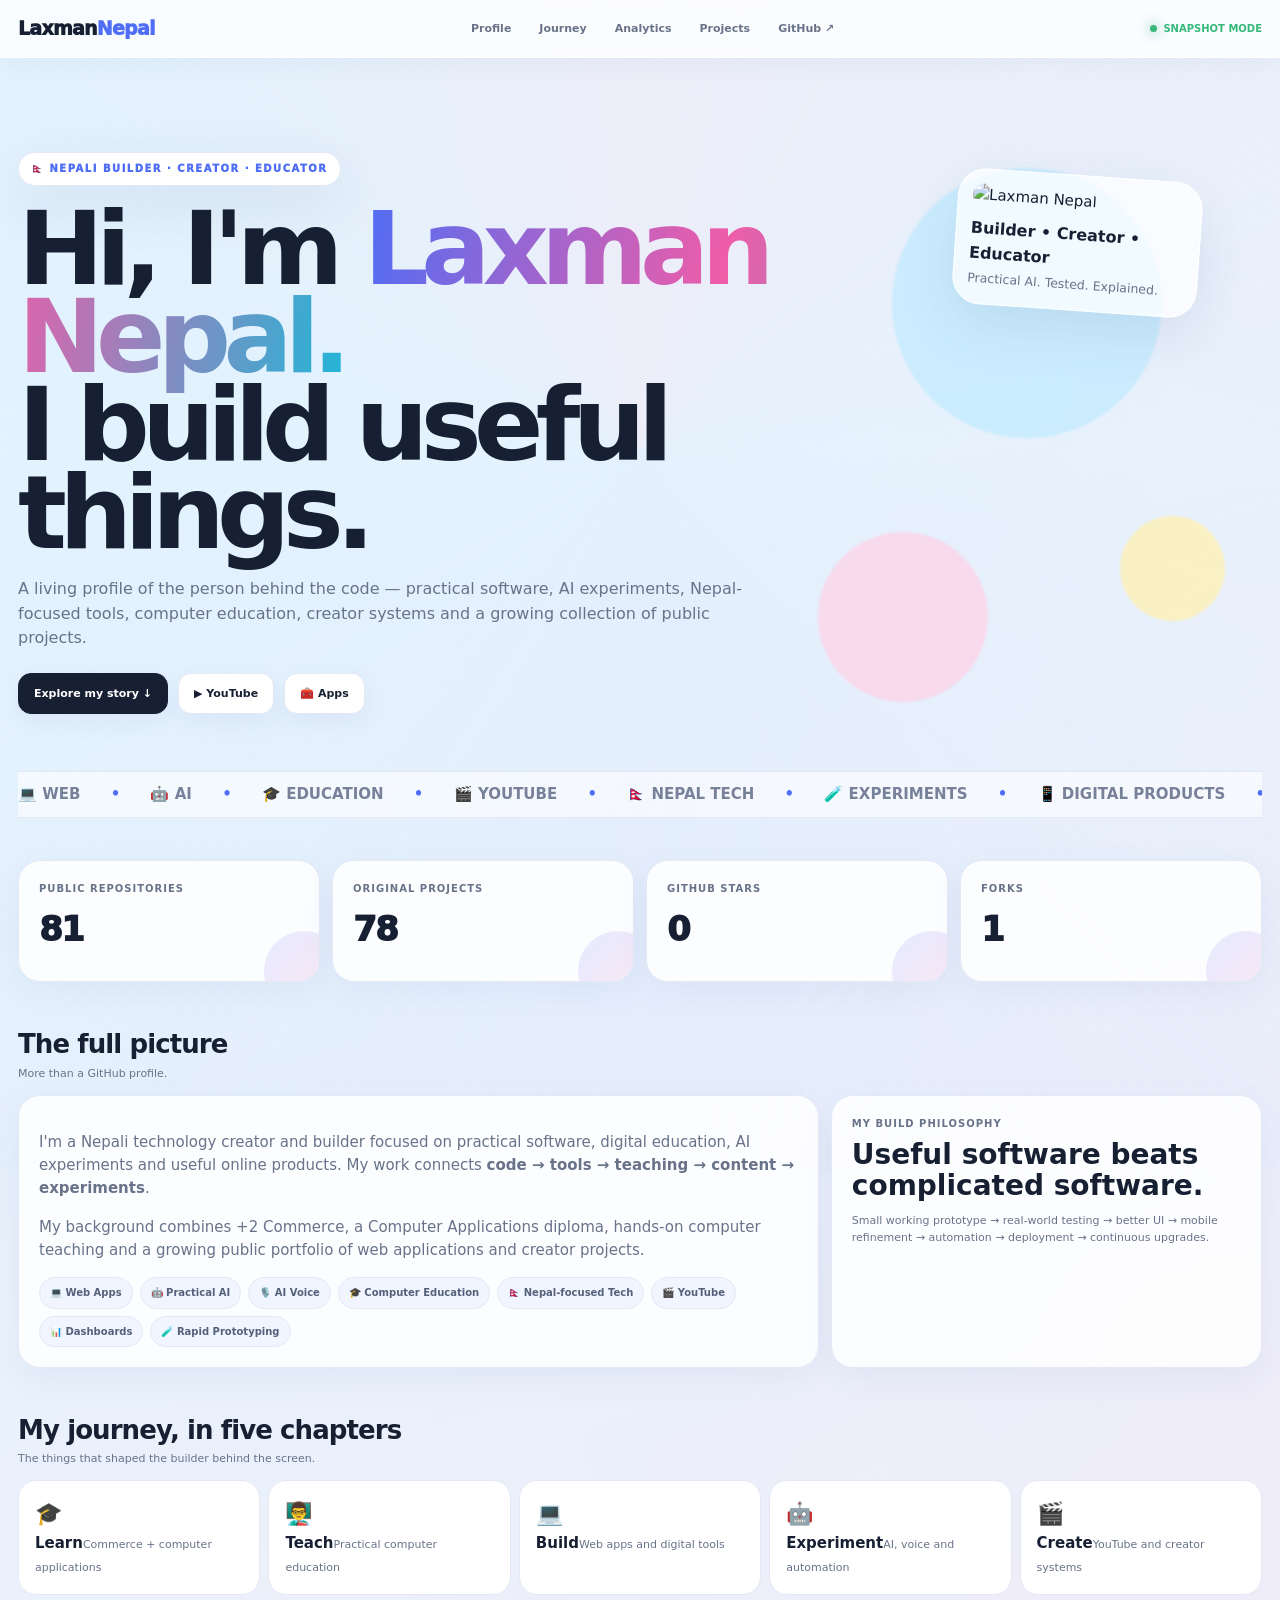
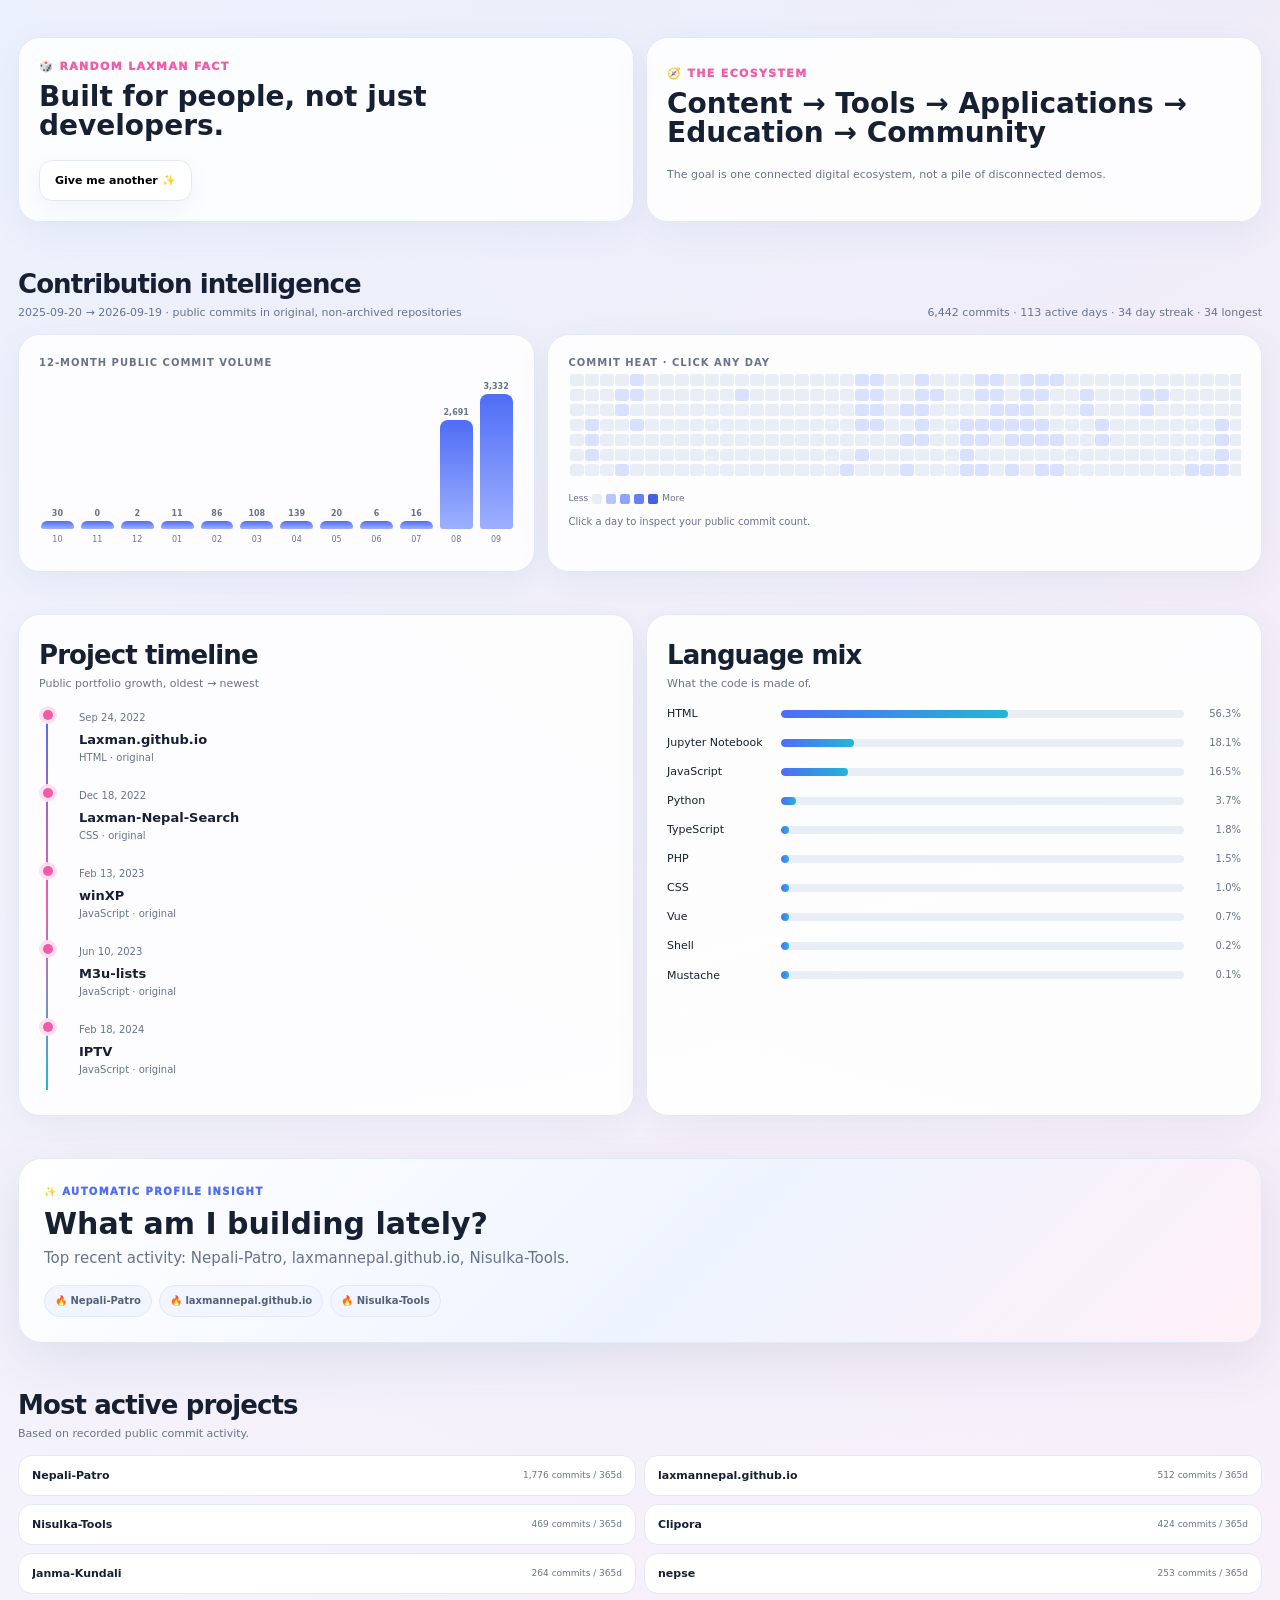
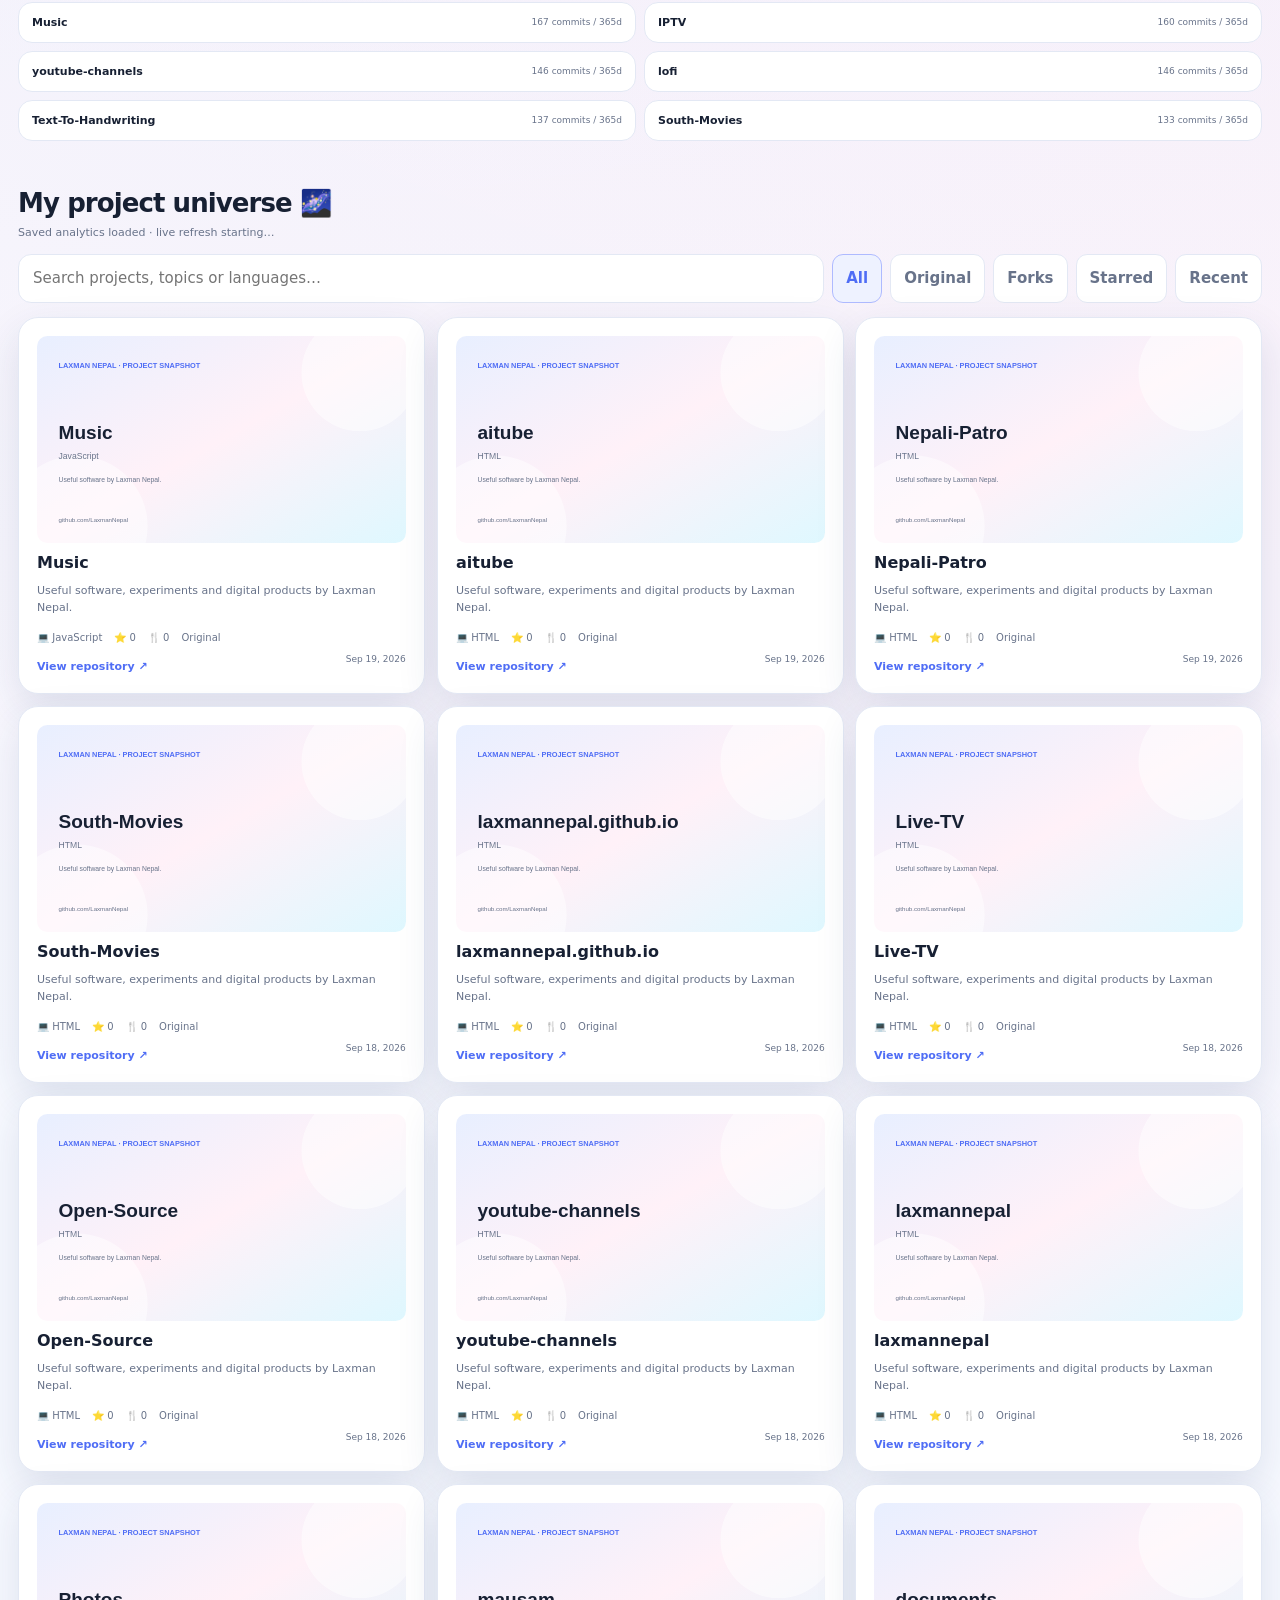
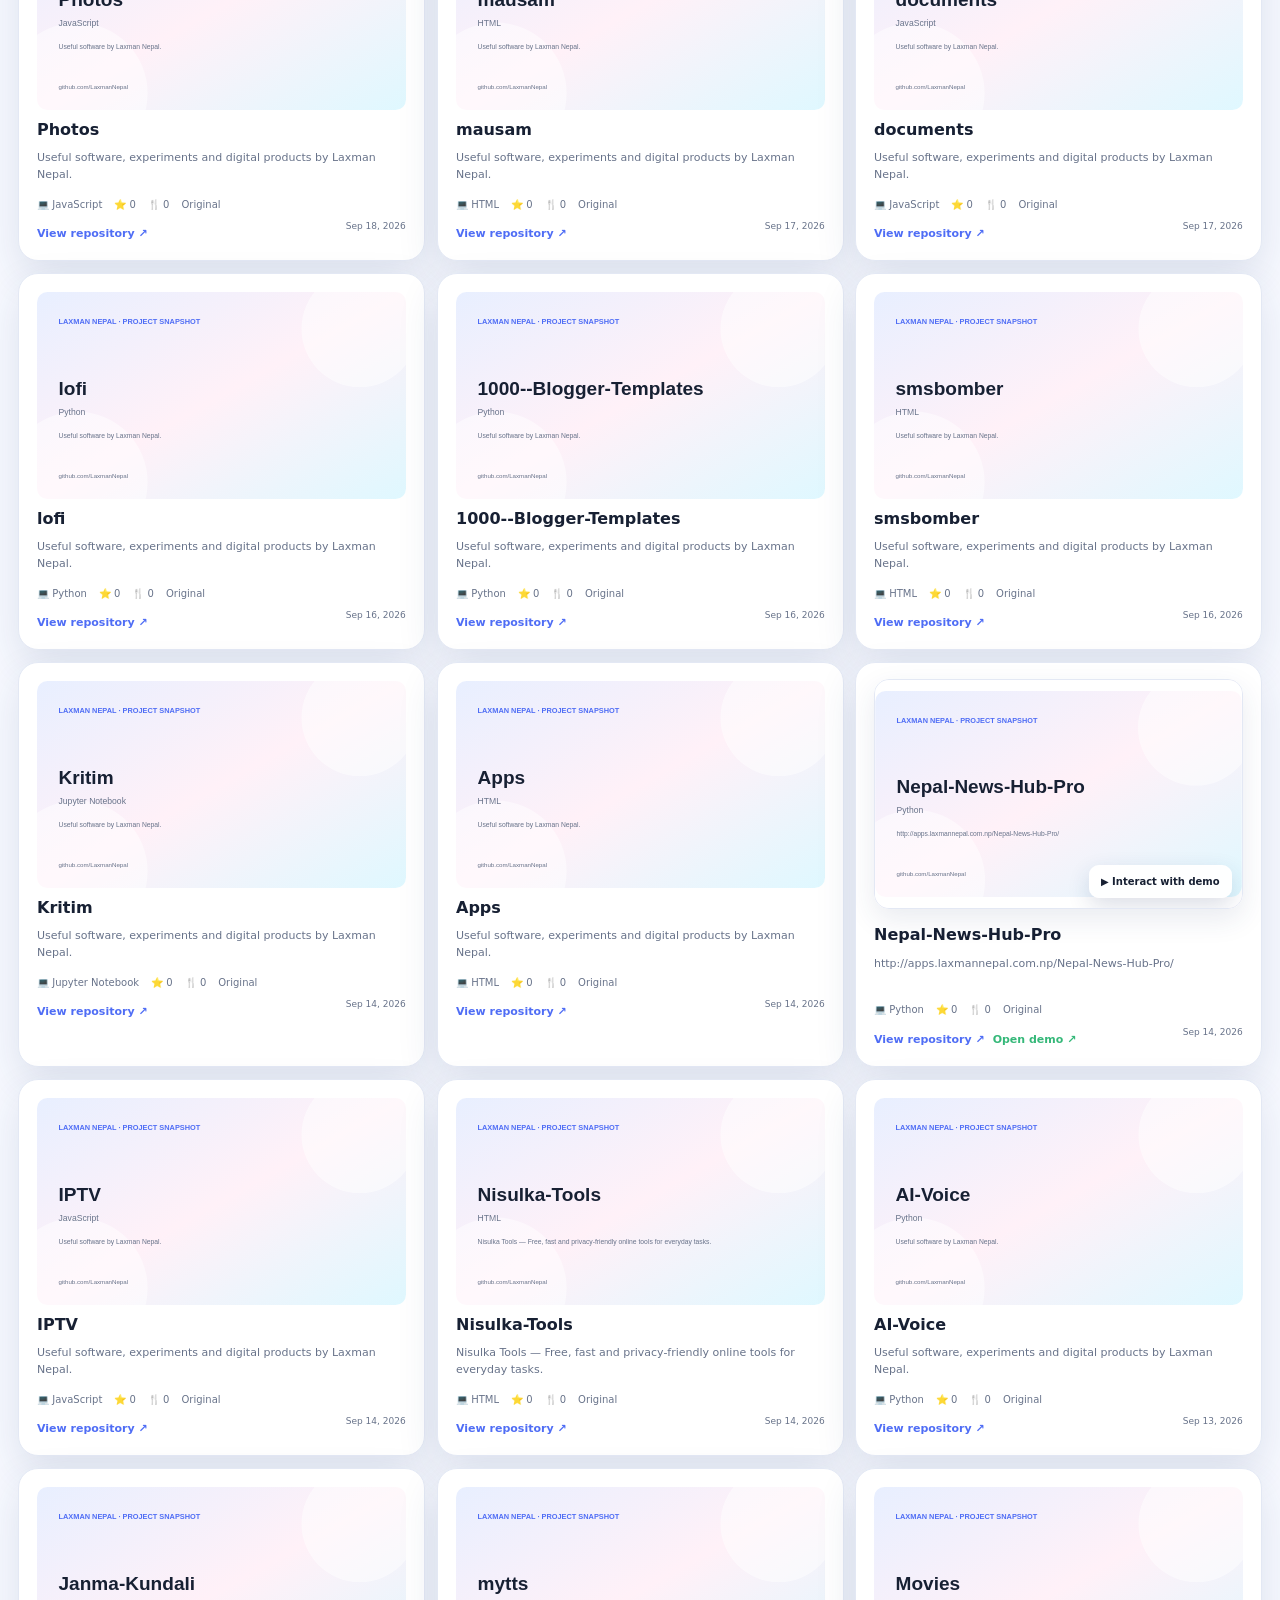
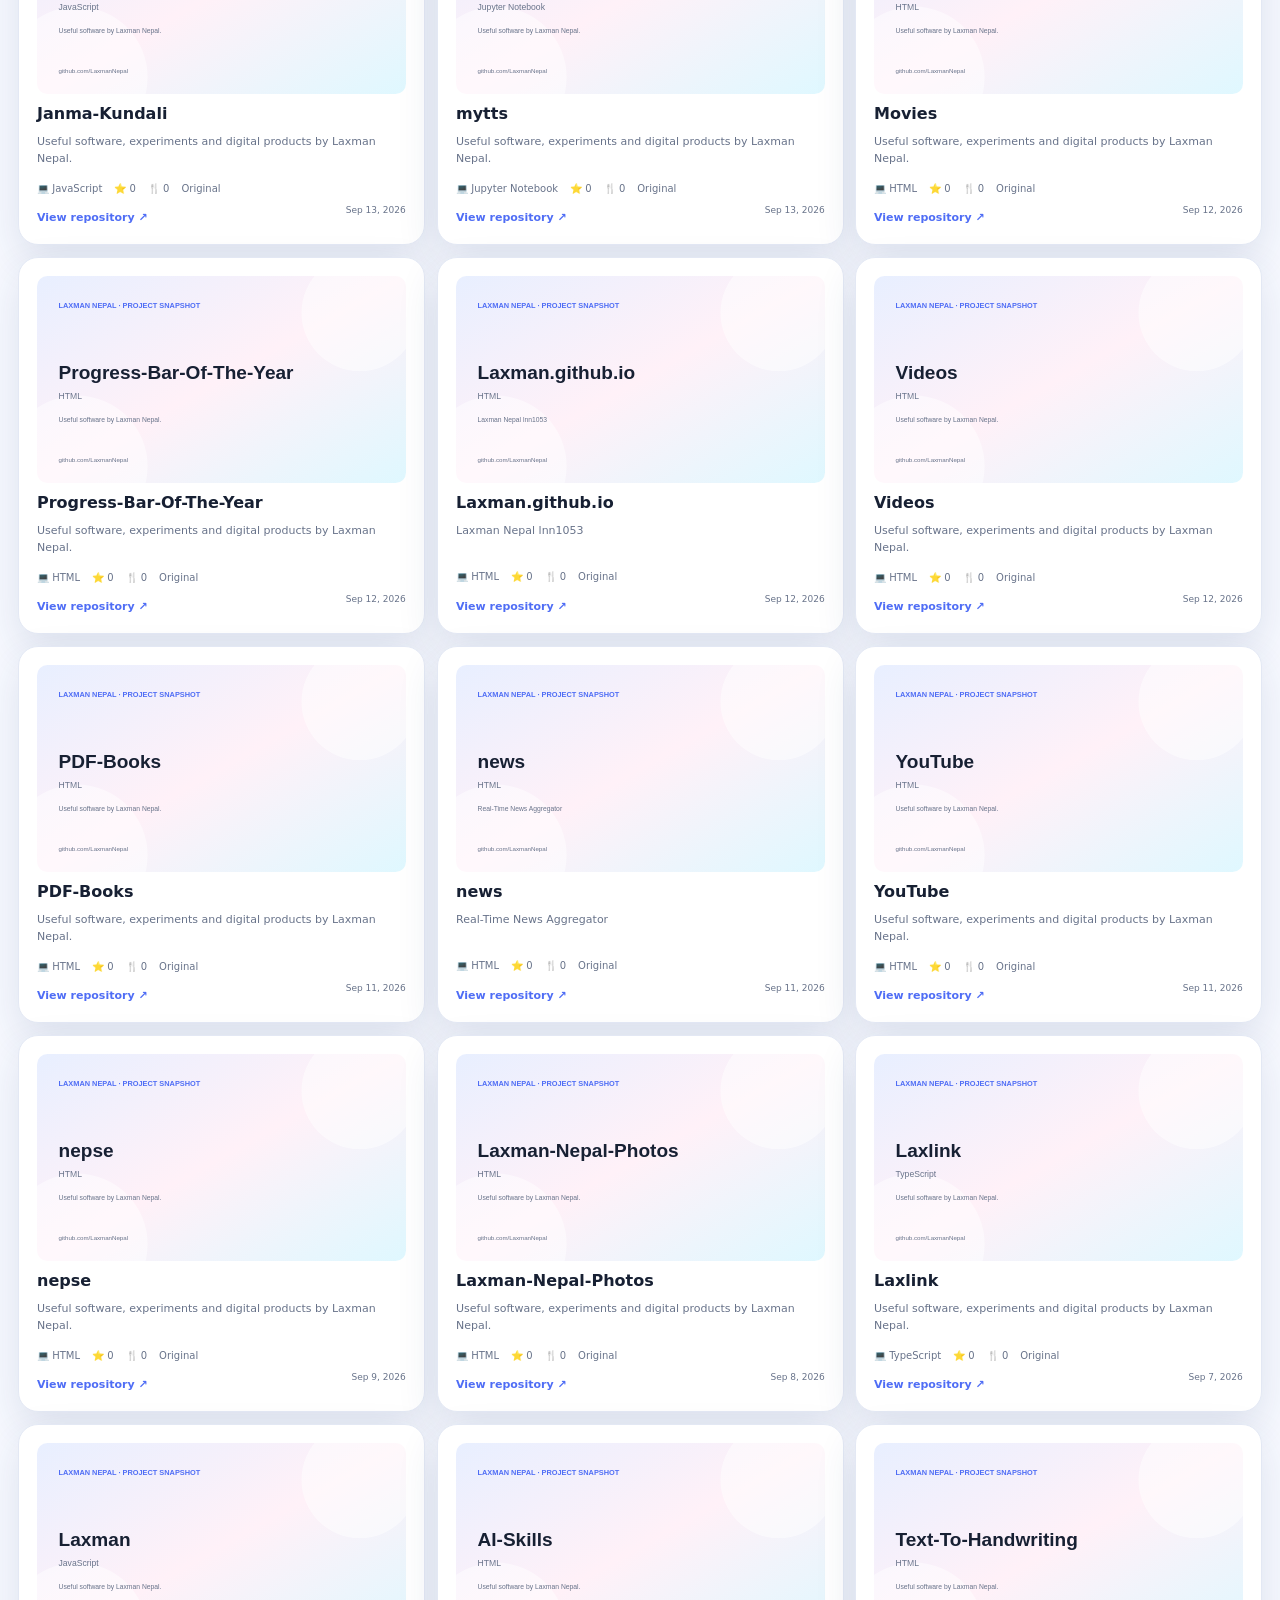
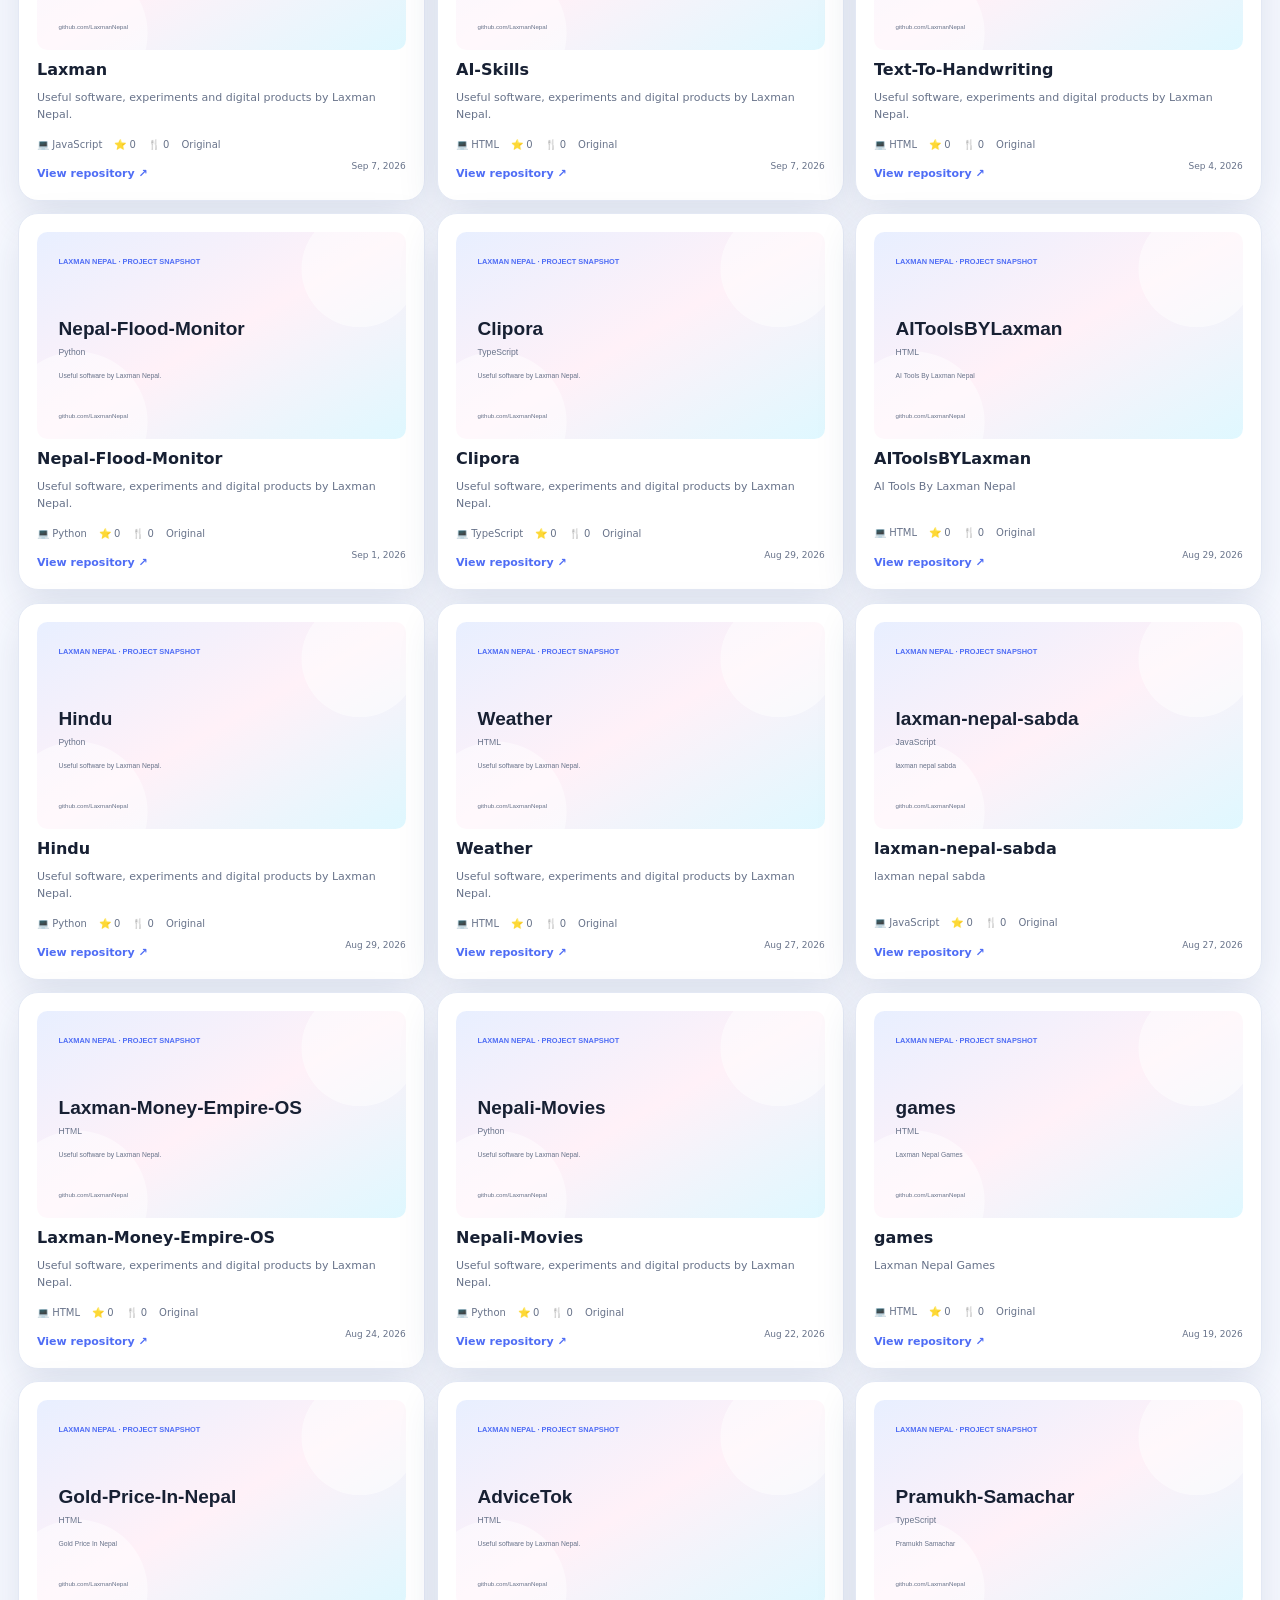
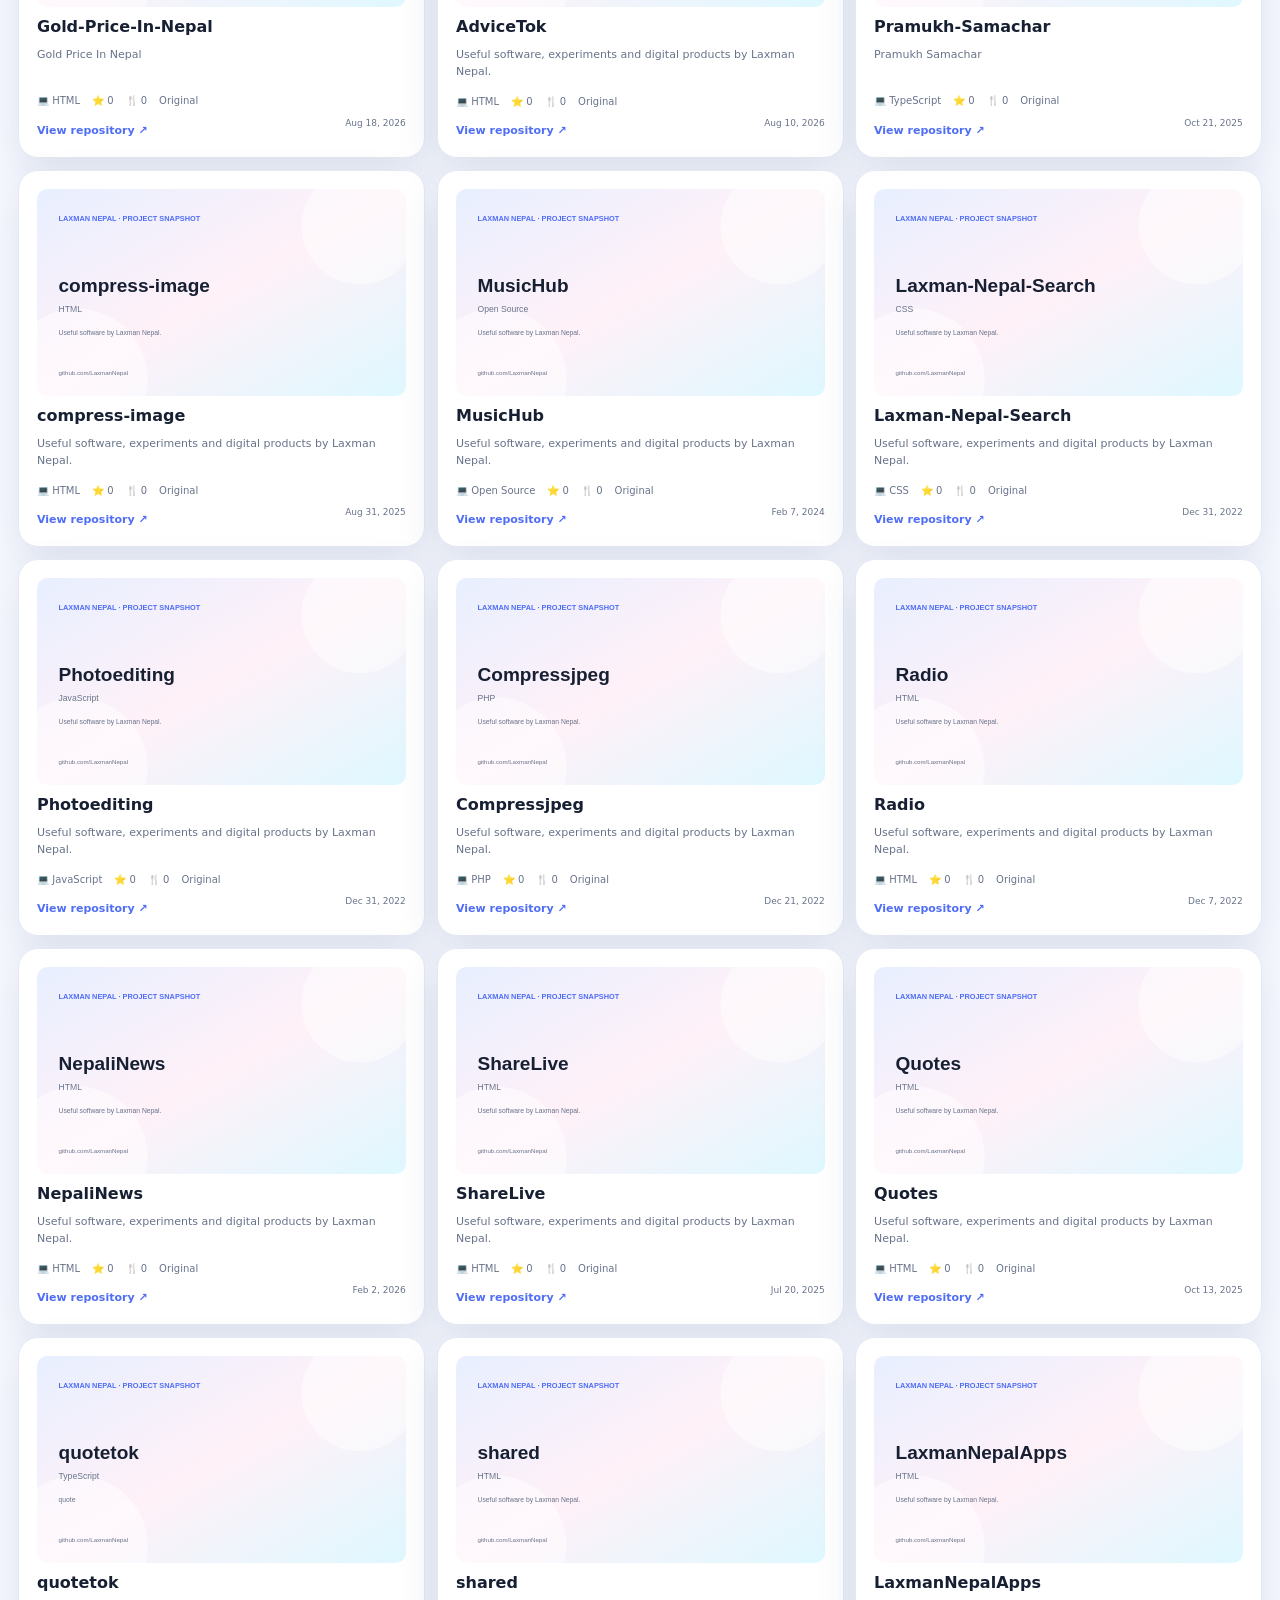
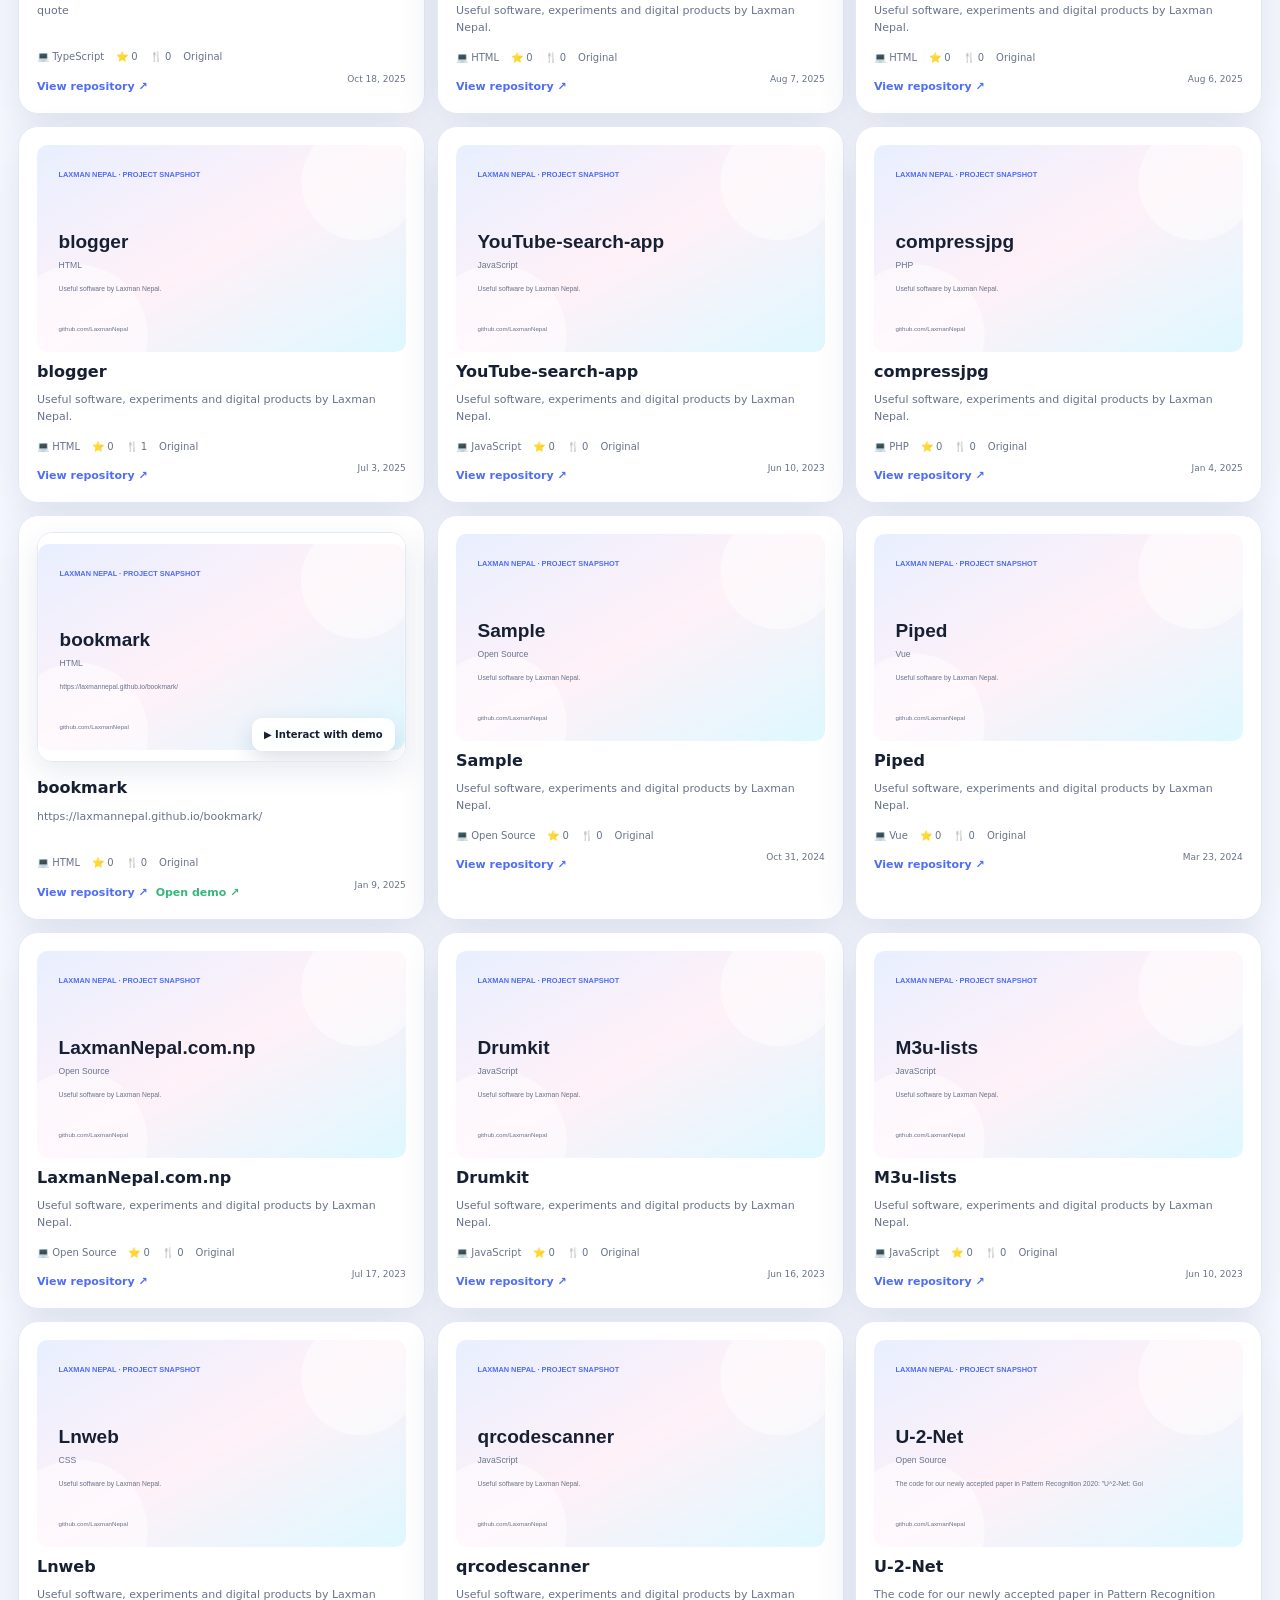
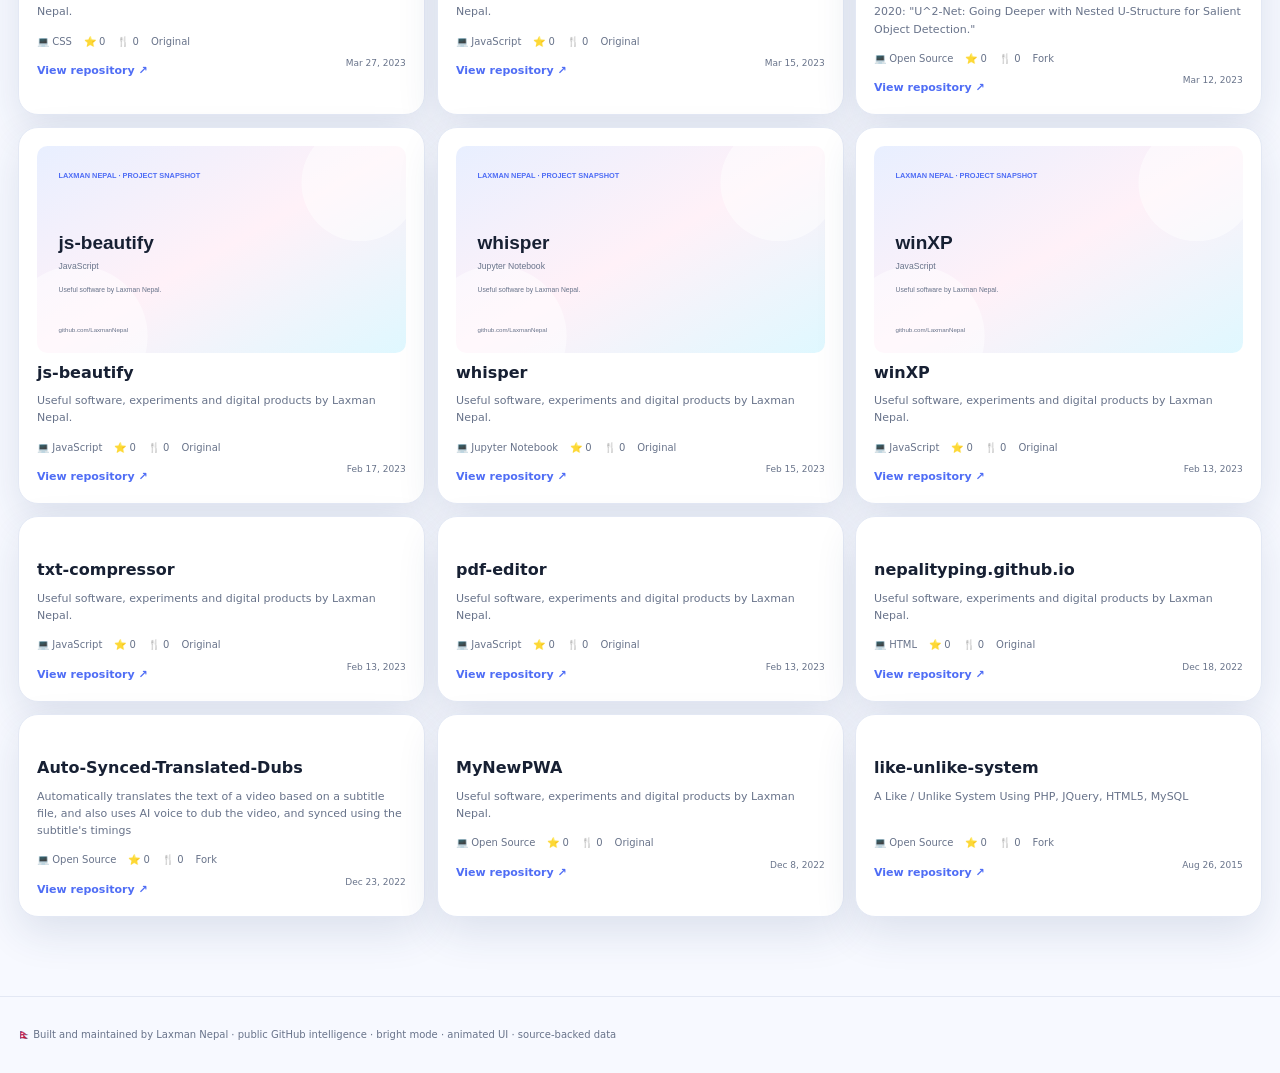
==== commit 7c9a7733: "Fix responsive project snapshots without zoom or cropping" ====
--- a/index.html
+++ b/index.html
@@ -1,4 +1,4 @@
-<!doctype html><html lang="en"><head><meta charset="utf-8"><meta name="viewport" content="width=device-width,initial-scale=1"><meta name="theme-color" content="#f7f9ff"><meta name="description" content="Laxman Nepal — builder, creator, computer educator and digital product maker."><title>Laxman Nepal — Builder • Creator • Digital Product Maker</title><style>:root{--bg:#f7f9ff;--surface:#fff;--surface2:#f1f5ff;--ink:#172033;--muted:#68738a;--line:#e3e8f4;--blue:#4f6df5;--cyan:#21b6d7;--pink:#ef5da8;--yellow:#f4b942;--green:#35b879;--shadow:0 18px 55px rgba(37,55,105,.10)}*{box-sizing:border-box}html{scroll-behavior:smooth}body{margin:0;background:radial-gradient(circle at 5% 0,#dff4ff 0,transparent 28%),radial-gradient(circle at 96% 10%,#ffe4f2 0,transparent 25%),var(--bg);color:var(--ink);font:15px/1.55 system-ui,-apple-system,BlinkMacSystemFont,"Segoe UI",sans-serif;overflow-x:hidden}body:before{content:"";position:fixed;inset:-30%;pointer-events:none;background:conic-gradient(from 90deg at 50% 50%,transparent,#dfe8ff55,transparent,#ffe3f055,transparent);animation:spin 24s linear infinite;z-index:-2}@keyframes spin{to{transform:rotate(360deg)}}a{color:inherit;text-decoration:none}button,input{font:inherit}header{position:sticky;top:0;z-index:50;border-bottom:1px solid #ffffffcc;background:#ffffffc9;backdrop-filter:blur(20px);box-shadow:0 5px 25px #35456d0d}nav{position:relative;max-width:1380px;margin:auto;padding:12px 18px;display:flex;align-items:center;justify-content:space-between;gap:15px}.brand{font-weight:950;font-size:19px;letter-spacing:-.04em}.brand i{font-style:normal;color:var(--blue)}.navlinks{display:flex;gap:6px;flex-wrap:wrap}.navlinks a{padding:8px 11px;border-radius:99px;color:var(--muted);font-size:11px;font-weight:800}.navlinks a:hover{background:#eef2ff;color:var(--blue)}.live{font-size:10px;color:var(--green);font-weight:900;white-space:nowrap}.dot{display:inline-block;width:7px;height:7px;border-radius:50%;background:currentColor;margin-right:6px;box-shadow:0 0 13px currentColor;animation:pulse 1.5s infinite}@keyframes pulse{50%{transform:scale(.65);opacity:.5}}main{max-width:1380px;margin:auto;padding:22px 18px 80px;width:100%;min-width:0}.hero{position:relative;padding:72px 0 42px;min-height:530px;display:flex;align-items:center}.heroCopy{max-width:850px;position:relative;z-index:2}.eyebrow{display:inline-flex;align-items:center;gap:7px;font-size:10px;letter-spacing:.15em;font-weight:950;color:var(--blue);background:#fff;border:1px solid var(--line);padding:8px 12px;border-radius:99px;box-shadow:var(--shadow)}h1{font-size:clamp(52px,8vw,112px);line-height:.86;letter-spacing:-.075em;margin:19px 0 20px;max-width:1050px}h1 .grad{background:linear-gradient(100deg,var(--blue),var(--pink),var(--cyan));-webkit-background-clip:text;background-clip:text;color:transparent}.sub{max-width:760px;color:var(--muted);font-size:16px}.heroActions{display:flex;gap:10px;flex-wrap:wrap;margin-top:22px}.pill{display:inline-flex;align-items:center;gap:7px;padding:11px 15px;border-radius:13px;border:1px solid var(--line);background:#fff;box-shadow:0 8px 22px #52669d12;font-weight:850;font-size:11px;transition:.2s}.pill.primary{background:var(--ink);color:#fff;border-color:var(--ink)}.pill:hover{transform:translateY(-3px);box-shadow:0 14px 28px #52669d22}.orb{position:absolute;border-radius:50%;filter:blur(1px);opacity:.72;animation:float 7s ease-in-out infinite}.orb.one{width:270px;height:270px;background:#bfeaff;right:8%;top:13%;animation-delay:-2s}.orb.two{width:170px;height:170px;background:#ffd1e7;right:22%;bottom:8%;animation-delay:-4s}.orb.three{width:105px;height:105px;background:#fff0ad;right:3%;bottom:20%;animation-delay:-1s}@keyframes float{50%{transform:translate(0,-20px) scale(1.04)}}.avatarCard{position:absolute;right:5%;top:95px;width:245px;padding:14px;background:#ffffffb8;border:1px solid #fff;border-radius:28px;box-shadow:var(--shadow);transform:rotate(4deg);animation:cardfloat 6s ease-in-out infinite;z-index:3}.avatarCard img{width:100%;aspect-ratio:1;border-radius:20px;object-fit:cover}.avatarCard strong{display:block;margin-top:10px;font-size:16px}.avatarCard small{color:var(--muted)}@keyframes cardfloat{50%{transform:rotate(-2deg) translateY(-10px)}}.grid{display:grid;grid-template-columns:repeat(4,1fr);gap:12px}.card{background:#ffffffd9;border:1px solid var(--line);border-radius:22px;padding:20px;box-shadow:0 10px 35px #445a9610;transition:.22s}.card:hover{transform:translateY(-4px);box-shadow:var(--shadow)}.stat{min-height:122px;position:relative;overflow:hidden}.stat:after{content:"";position:absolute;width:80px;height:80px;border-radius:50%;right:-25px;bottom:-30px;background:linear-gradient(135deg,#e5ebff,#ffe6f2)}.label{font-size:10px;color:var(--muted);text-transform:uppercase;letter-spacing:.1em;font-weight:800}.value{font-size:34px;font-weight:950;margin-top:6px;letter-spacing:-.05em}.section{margin-top:42px}.sectionHead{display:flex;justify-content:space-between;align-items:end;gap:15px;margin-bottom:13px}.sectionHead h2{margin:0;font-size:26px;letter-spacing:-.035em}.muted{color:var(--muted);font-size:11px}.profileGrid{display:grid;grid-template-columns:1.3fr .7fr;gap:12px}.bio{font-size:15px;color:var(--muted);max-width:850px}.chips{display:flex;gap:7px;flex-wrap:wrap;margin-top:15px}.chip{border:1px solid var(--line);background:var(--surface2);padding:7px 10px;border-radius:99px;font-size:10px;font-weight:800;color:#55617a}.journey{display:grid;grid-template-columns:repeat(5,1fr);gap:8px;margin-top:12px}.journeyItem{padding:16px;border:1px solid var(--line);background:#fff;border-radius:18px;position:relative;overflow:hidden}.journeyItem b{font-size:22px;display:block}.journeyItem span{font-size:11px;color:var(--muted)}.journeyItem:nth-child(1){transform:rotate(-1deg)}.journeyItem:nth-child(2){transform:rotate(1deg)}.journeyItem:nth-child(3){transform:rotate(-1deg)}.journeyItem:nth-child(4){transform:rotate(1deg)}.journeyItem:nth-child(5){transform:rotate(-1deg)}.fun{display:grid;grid-template-columns:1fr 1fr;gap:12px}.funBox{min-height:180px;display:flex;flex-direction:column;justify-content:center}.funTitle{font-size:11px;letter-spacing:.12em;text-transform:uppercase;color:var(--pink);font-weight:950}.fun h3{font-size:28px;line-height:1.05;margin:7px 0}.fun button{align-self:flex-start;margin-top:12px}.analytics{display:grid;grid-template-columns:minmax(0,1.05fr) minmax(0,1.45fr);gap:12px}.analytics>.card{min-width:0}.bars{min-width:0}.heatWrap{max-width:100%}.bars{height:180px;display:flex;align-items:end;gap:7px;padding:28px 2px 22px}.bar{flex:1;min-width:8px;border-radius:8px 8px 3px 3px;background:linear-gradient(180deg,var(--blue),#9db0ff);position:relative;animation:rise .7s both}.bar b{position:absolute;bottom:100%;left:50%;transform:translateX(-50%);font-size:8px;color:var(--muted)}.bar small{position:absolute;top:calc(100% + 5px);left:50%;transform:translateX(-50%);font-size:8px;color:var(--muted)}@keyframes rise{from{height:0!important}}.heatWrap{overflow:auto;padding:3px 2px 5px}.heat{display:grid;grid-template-columns:repeat(53,12px);grid-auto-flow:column;grid-template-rows:repeat(7,12px);gap:3px;width:max-content}.cell{width:12px;height:12px;border-radius:3px;background:#e8edf6;border:1px solid transparent;cursor:pointer;transition:.12s}.cell:hover{border-color:#6577c9;transform:scale(1.35)}.cell[data-l="1"]{background:#d9e1ff}.cell[data-l="2"]{background:#b8c6ff}.cell[data-l="3"]{background:#8ea4ff}.cell[data-l="4"]{background:#687ff3}.cell[data-l="5"]{background:#465fe0}.heatLegend{display:flex;align-items:center;gap:4px;margin-top:11px;color:var(--muted);font-size:9px}.heatLegend i{display:block;width:10px;height:10px;border-radius:2px;background:#e8edf6}.heatLegend i:nth-of-type(2){background:#b8c6ff}.heatLegend i:nth-of-type(3){background:#8ea4ff}.heatLegend i:nth-of-type(4){background:#687ff3}.heatLegend i:nth-of-type(5){background:#465fe0}.tooltip{margin-top:8px;min-height:17px;color:var(--muted);font-size:10px}.two{display:grid;grid-template-columns:1fr 1fr;gap:12px}.timeline{position:relative;padding-left:27px;max-height:390px;overflow:auto}.timeline:before{content:"";position:absolute;left:7px;top:5px;bottom:5px;width:2px;background:linear-gradient(var(--blue),var(--pink),var(--cyan))}.event{position:relative;padding:0 0 17px 13px;display:block}.event:before{content:"";position:absolute;left:-23px;top:5px;width:10px;height:10px;border-radius:50%;background:var(--pink);box-shadow:0 0 0 4px #ffe0ee}.event time{font-size:10px;color:var(--muted)}.event strong{display:block;font-size:13px;margin-top:2px}.event span{display:block;color:var(--muted);font-size:10px}.languages{display:flex;flex-direction:column;gap:12px}.lang{display:grid;grid-template-columns:105px 1fr 48px;align-items:center;gap:9px;font-size:11px}.track{height:8px;border-radius:99px;background:#e8edf6;overflow:hidden}.fill{height:100%;border-radius:99px;background:linear-gradient(90deg,var(--blue),var(--cyan))}.lang em{font-style:normal;color:var(--muted);text-align:right;font-size:10px}.insight{background:linear-gradient(135deg,#fff,#eef4ff 55%,#fff0f7);border:1px solid var(--line);border-radius:24px;padding:25px;box-shadow:var(--shadow)}.insightTitle{font-size:10px;letter-spacing:.14em;text-transform:uppercase;color:var(--blue);font-weight:950}.insight h3{font-size:30px;line-height:1.05;margin:8px 0}.insight p{color:var(--muted);margin:0;max-width:950px}.activity{display:grid;grid-template-columns:repeat(2,1fr);gap:8px}.row{display:flex;justify-content:space-between;align-items:center;gap:8px;padding:11px 13px;border:1px solid var(--line);border-radius:14px;background:#fff;transition:.15s}.row:hover{border-color:#aebaff;transform:translateX(4px)}.row strong{font-size:11px;overflow:hidden;text-overflow:ellipsis;white-space:nowrap}.row span{color:var(--muted);font-size:9px;white-space:nowrap;margin-left:auto}.filters{display:flex;gap:8px;flex-wrap:wrap}.search{flex:1;min-width:220px;background:#fff;border:1px solid var(--line);color:var(--ink);padding:12px 14px;border-radius:13px;outline:0}.search:focus{border-color:var(--blue);box-shadow:0 0 0 4px #4f6df515}.btn{background:#fff;border:1px solid var(--line);color:var(--muted);padding:10px 13px;border-radius:11px;cursor:pointer;font-weight:800}.btn.active,.btn:hover{color:var(--blue);border-color:#aebaff;background:#eef2ff}.repos{display:grid;grid-template-columns:repeat(3,1fr);gap:12px;margin-top:14px}.repo{background:#fff;border:1px solid var(--line);border-radius:20px;padding:18px;transition:.2s;position:relative;overflow:hidden;will-change:transform;box-shadow:0 16px 42px rgba(37,55,105,.12)}.repoPreview{width:100%;height:clamp(230px,18vw,330px);border:1px solid var(--line);border-radius:15px;overflow:hidden;background:linear-gradient(135deg,#eef3ff,#fff0f7);position:relative;margin:-2px 0 14px;box-shadow:0 10px 28px rgba(37,55,105,.10)}.repoPreview img,.repoPreview iframe{width:100%;height:100%;display:block;border:0}.repoPreview img{object-fit:cover}.repoPreview iframe{background:#fff}.repoPreviewBar{position:absolute;left:10px;right:10px;bottom:10px;display:flex;justify-content:flex-end;pointer-events:none}.repoPreview iframe{min-width:100%;min-height:100%}.previewBtn{pointer-events:auto;border:1px solid #ffffffcc;background:#fffffff2;color:var(--ink);border-radius:10px;padding:8px 11px;font-size:10px;font-weight:900;cursor:pointer;box-shadow:0 8px 22px rgba(37,55,105,.16)}.previewBtn:hover{transform:translateY(-2px)}.repo:before{content:"";position:absolute;left:0;top:0;width:100%;height:3px;background:linear-gradient(90deg,var(--blue),var(--pink),var(--cyan));transform:scaleX(0);transform-origin:left;transition:.25s}.repo:hover{transform:translateY(-5px) rotate(.2deg)}.repo:hover:before{transform:scaleX(1)}.repo h3{margin:0 0 7px;font-size:16px;overflow-wrap:anywhere}.repo p{margin:0 0 13px;color:var(--muted);font-size:11px;min-height:34px}.meta{display:flex;gap:12px;flex-wrap:wrap;color:var(--muted);font-size:10px}.repoActions{display:flex;align-items:center;justify-content:space-between;gap:8px;flex-wrap:wrap}.commitMeta{margin-left:auto;text-align:right;color:var(--muted);font-size:9px;white-space:nowrap}.repo a.more{display:inline-block;margin-top:13px;color:var(--blue);font-size:11px;font-weight:900}.demoLink{display:inline-block;margin-top:13px;color:var(--green);font-size:11px;font-weight:900}.empty{padding:25px;text-align:center;color:var(--muted);grid-column:1/-1}.status{margin-top:9px;color:var(--muted);font-size:10px}.marquee{overflow:hidden;white-space:nowrap;border-block:1px solid var(--line);background:#fff9;margin-top:15px}.marquee span{display:inline-block;padding:11px 0;font-weight:900;color:#77819a;animation:marquee 22s linear infinite}.marquee b{color:var(--blue);margin:0 25px}@keyframes marquee{to{transform:translateX(-50%)}}footer{max-width:1380px;margin:auto;padding:30px 18px;color:var(--muted);border-top:1px solid var(--line);font-size:10px}@media(max-width:1050px){.avatarCard{right:1%;opacity:.65}.profileGrid{grid-template-columns:1fr}.journey{grid-template-columns:repeat(3,1fr)}}@media(max-width:950px){.grid{grid-template-columns:repeat(2,1fr)}.repos{grid-template-columns:repeat(2,1fr)}.analytics,.two,.fun,.activity{grid-template-columns:1fr}.avatarCard{display:block;position:relative;right:auto;top:auto;margin:22px auto 0;width:min(210px,62vw);opacity:1;transform:rotate(2deg)}}@media(max-width:600px){body{font-size:14px;padding-bottom:72px;overflow-x:hidden}.analytics{grid-template-columns:1fr}.analytics .card{width:100%;min-width:0}.bars{height:150px;gap:4px;padding-inline:0}.bar{min-width:5px}.heatWrap{width:100%;overflow-x:auto;-webkit-overflow-scrolling:touch}.heatLegend{flex-wrap:wrap}.tooltip{min-height:32px}.section{opacity:1!important;transform:none!important}.navlinks{display:flex;position:absolute;top:58px;left:10px;right:10px;justify-content:center;overflow-x:auto;flex-wrap:nowrap;padding:6px;background:#ffffffed;border:1px solid var(--line);border-radius:14px;box-shadow:var(--shadow);backdrop-filter:blur(16px)} .navlinks a{white-space:nowrap;padding:8px 10px;min-height:34px;display:flex;align-items:center}.navlinks::-webkit-scrollbar{display:none}.live{display:none}main{padding-top:8px}.hero{padding:92px 0 30px;min-height:560px;flex-direction:column;align-items:flex-start}h1{font-size:clamp(43px,14vw,62px);line-height:.9}.sub{font-size:14px}.section{margin-top:28px}.sectionHead{align-items:flex-start;flex-direction:column;gap:5px}.sectionHead h2{font-size:22px}.card{padding:16px}.value{font-size:30px}.journeyItem{transform:none!important}.heroActions{width:100%}.grid,.repos,.journey{grid-template-columns:1fr}.card{border-radius:18px}.heat{grid-template-columns:repeat(53,9px);grid-template-rows:repeat(7,9px);gap:2px}.cell{width:9px;height:9px}.lang{grid-template-columns:90px 1fr 40px} .heroActions .pill{flex:1;justify-content:center;min-height:44px}.filters{flex-wrap:nowrap;overflow-x:auto;padding-bottom:4px;scrollbar-width:none}.filters::-webkit-scrollbar{display:none}.filters .btn{flex:0 0 auto;min-height:42px}.search{min-width:calc(100vw - 36px);flex:0 0 calc(100vw - 36px);min-height:44px}.repo{padding:14px;box-shadow:0 12px 32px rgba(37,55,105,.12)}.repoPreview{height:clamp(280px,72vw,390px);margin-bottom:12px;border-radius:13px}.repoShot{border-radius:13px;margin-bottom:12px}.meta{gap:8px}.commitMeta{margin-left:0;text-align:left;white-space:normal}.repoActions{align-items:flex-start;flex-direction:column;gap:0}.repo a.more,.demoLink{width:100%;padding:10px 0}.avatarCard{width:min(190px,58vw)}}.section,.card,.journeyItem,.insight{opacity:0;transform:translateY(22px);transition:opacity .7s ease,transform .7s cubic-bezier(.2,.8,.2,1)}.section.in-view,.card.in-view,.journeyItem.in-view,.insight.in-view{opacity:1;transform:translateY(0)}@media(prefers-reduced-motion:reduce){*,*:before,*:after{animation-duration:.01ms!important;animation-iteration-count:1!important;scroll-behavior:auto!important}.section,.card,.journeyItem,.insight{opacity:1!important;transform:none!important}}</style></head><body>
+<!doctype html><html lang="en"><head><meta charset="utf-8"><meta name="viewport" content="width=device-width,initial-scale=1"><meta name="theme-color" content="#f7f9ff"><meta name="description" content="Laxman Nepal — builder, creator, computer educator and digital product maker."><title>Laxman Nepal — Builder • Creator • Digital Product Maker</title><style>:root{--bg:#f7f9ff;--surface:#fff;--surface2:#f1f5ff;--ink:#172033;--muted:#68738a;--line:#e3e8f4;--blue:#4f6df5;--cyan:#21b6d7;--pink:#ef5da8;--yellow:#f4b942;--green:#35b879;--shadow:0 18px 55px rgba(37,55,105,.10)}*{box-sizing:border-box}html{scroll-behavior:smooth}body{margin:0;background:radial-gradient(circle at 5% 0,#dff4ff 0,transparent 28%),radial-gradient(circle at 96% 10%,#ffe4f2 0,transparent 25%),var(--bg);color:var(--ink);font:15px/1.55 system-ui,-apple-system,BlinkMacSystemFont,"Segoe UI",sans-serif;overflow-x:hidden}body:before{content:"";position:fixed;inset:-30%;pointer-events:none;background:conic-gradient(from 90deg at 50% 50%,transparent,#dfe8ff55,transparent,#ffe3f055,transparent);animation:spin 24s linear infinite;z-index:-2}@keyframes spin{to{transform:rotate(360deg)}}a{color:inherit;text-decoration:none}button,input{font:inherit}header{position:sticky;top:0;z-index:50;border-bottom:1px solid #ffffffcc;background:#ffffffc9;backdrop-filter:blur(20px);box-shadow:0 5px 25px #35456d0d}nav{position:relative;max-width:1380px;margin:auto;padding:12px 18px;display:flex;align-items:center;justify-content:space-between;gap:15px}.brand{font-weight:950;font-size:19px;letter-spacing:-.04em}.brand i{font-style:normal;color:var(--blue)}.navlinks{display:flex;gap:6px;flex-wrap:wrap}.navlinks a{padding:8px 11px;border-radius:99px;color:var(--muted);font-size:11px;font-weight:800}.navlinks a:hover{background:#eef2ff;color:var(--blue)}.live{font-size:10px;color:var(--green);font-weight:900;white-space:nowrap}.dot{display:inline-block;width:7px;height:7px;border-radius:50%;background:currentColor;margin-right:6px;box-shadow:0 0 13px currentColor;animation:pulse 1.5s infinite}@keyframes pulse{50%{transform:scale(.65);opacity:.5}}main{max-width:1380px;margin:auto;padding:22px 18px 80px;width:100%;min-width:0}.hero{position:relative;padding:72px 0 42px;min-height:530px;display:flex;align-items:center}.heroCopy{max-width:850px;position:relative;z-index:2}.eyebrow{display:inline-flex;align-items:center;gap:7px;font-size:10px;letter-spacing:.15em;font-weight:950;color:var(--blue);background:#fff;border:1px solid var(--line);padding:8px 12px;border-radius:99px;box-shadow:var(--shadow)}h1{font-size:clamp(52px,8vw,112px);line-height:.86;letter-spacing:-.075em;margin:19px 0 20px;max-width:1050px}h1 .grad{background:linear-gradient(100deg,var(--blue),var(--pink),var(--cyan));-webkit-background-clip:text;background-clip:text;color:transparent}.sub{max-width:760px;color:var(--muted);font-size:16px}.heroActions{display:flex;gap:10px;flex-wrap:wrap;margin-top:22px}.pill{display:inline-flex;align-items:center;gap:7px;padding:11px 15px;border-radius:13px;border:1px solid var(--line);background:#fff;box-shadow:0 8px 22px #52669d12;font-weight:850;font-size:11px;transition:.2s}.pill.primary{background:var(--ink);color:#fff;border-color:var(--ink)}.pill:hover{transform:translateY(-3px);box-shadow:0 14px 28px #52669d22}.orb{position:absolute;border-radius:50%;filter:blur(1px);opacity:.72;animation:float 7s ease-in-out infinite}.orb.one{width:270px;height:270px;background:#bfeaff;right:8%;top:13%;animation-delay:-2s}.orb.two{width:170px;height:170px;background:#ffd1e7;right:22%;bottom:8%;animation-delay:-4s}.orb.three{width:105px;height:105px;background:#fff0ad;right:3%;bottom:20%;animation-delay:-1s}@keyframes float{50%{transform:translate(0,-20px) scale(1.04)}}.avatarCard{position:absolute;right:5%;top:95px;width:245px;padding:14px;background:#ffffffb8;border:1px solid #fff;border-radius:28px;box-shadow:var(--shadow);transform:rotate(4deg);animation:cardfloat 6s ease-in-out infinite;z-index:3}.avatarCard img{width:100%;aspect-ratio:1;border-radius:20px;object-fit:cover}.avatarCard strong{display:block;margin-top:10px;font-size:16px}.avatarCard small{color:var(--muted)}@keyframes cardfloat{50%{transform:rotate(-2deg) translateY(-10px)}}.grid{display:grid;grid-template-columns:repeat(4,1fr);gap:12px}.card{background:#ffffffd9;border:1px solid var(--line);border-radius:22px;padding:20px;box-shadow:0 10px 35px #445a9610;transition:.22s}.card:hover{transform:translateY(-4px);box-shadow:var(--shadow)}.stat{min-height:122px;position:relative;overflow:hidden}.stat:after{content:"";position:absolute;width:80px;height:80px;border-radius:50%;right:-25px;bottom:-30px;background:linear-gradient(135deg,#e5ebff,#ffe6f2)}.label{font-size:10px;color:var(--muted);text-transform:uppercase;letter-spacing:.1em;font-weight:800}.value{font-size:34px;font-weight:950;margin-top:6px;letter-spacing:-.05em}.section{margin-top:42px}.sectionHead{display:flex;justify-content:space-between;align-items:end;gap:15px;margin-bottom:13px}.sectionHead h2{margin:0;font-size:26px;letter-spacing:-.035em}.muted{color:var(--muted);font-size:11px}.profileGrid{display:grid;grid-template-columns:1.3fr .7fr;gap:12px}.bio{font-size:15px;color:var(--muted);max-width:850px}.chips{display:flex;gap:7px;flex-wrap:wrap;margin-top:15px}.chip{border:1px solid var(--line);background:var(--surface2);padding:7px 10px;border-radius:99px;font-size:10px;font-weight:800;color:#55617a}.journey{display:grid;grid-template-columns:repeat(5,1fr);gap:8px;margin-top:12px}.journeyItem{padding:16px;border:1px solid var(--line);background:#fff;border-radius:18px;position:relative;overflow:hidden}.journeyItem b{font-size:22px;display:block}.journeyItem span{font-size:11px;color:var(--muted)}.journeyItem:nth-child(1){transform:rotate(-1deg)}.journeyItem:nth-child(2){transform:rotate(1deg)}.journeyItem:nth-child(3){transform:rotate(-1deg)}.journeyItem:nth-child(4){transform:rotate(1deg)}.journeyItem:nth-child(5){transform:rotate(-1deg)}.fun{display:grid;grid-template-columns:1fr 1fr;gap:12px}.funBox{min-height:180px;display:flex;flex-direction:column;justify-content:center}.funTitle{font-size:11px;letter-spacing:.12em;text-transform:uppercase;color:var(--pink);font-weight:950}.fun h3{font-size:28px;line-height:1.05;margin:7px 0}.fun button{align-self:flex-start;margin-top:12px}.analytics{display:grid;grid-template-columns:minmax(0,1.05fr) minmax(0,1.45fr);gap:12px}.analytics>.card{min-width:0}.bars{min-width:0}.heatWrap{max-width:100%}.bars{height:180px;display:flex;align-items:end;gap:7px;padding:28px 2px 22px}.bar{flex:1;min-width:8px;border-radius:8px 8px 3px 3px;background:linear-gradient(180deg,var(--blue),#9db0ff);position:relative;animation:rise .7s both}.bar b{position:absolute;bottom:100%;left:50%;transform:translateX(-50%);font-size:8px;color:var(--muted)}.bar small{position:absolute;top:calc(100% + 5px);left:50%;transform:translateX(-50%);font-size:8px;color:var(--muted)}@keyframes rise{from{height:0!important}}.heatWrap{overflow:auto;padding:3px 2px 5px}.heat{display:grid;grid-template-columns:repeat(53,12px);grid-auto-flow:column;grid-template-rows:repeat(7,12px);gap:3px;width:max-content}.cell{width:12px;height:12px;border-radius:3px;background:#e8edf6;border:1px solid transparent;cursor:pointer;transition:.12s}.cell:hover{border-color:#6577c9;transform:scale(1.35)}.cell[data-l="1"]{background:#d9e1ff}.cell[data-l="2"]{background:#b8c6ff}.cell[data-l="3"]{background:#8ea4ff}.cell[data-l="4"]{background:#687ff3}.cell[data-l="5"]{background:#465fe0}.heatLegend{display:flex;align-items:center;gap:4px;margin-top:11px;color:var(--muted);font-size:9px}.heatLegend i{display:block;width:10px;height:10px;border-radius:2px;background:#e8edf6}.heatLegend i:nth-of-type(2){background:#b8c6ff}.heatLegend i:nth-of-type(3){background:#8ea4ff}.heatLegend i:nth-of-type(4){background:#687ff3}.heatLegend i:nth-of-type(5){background:#465fe0}.tooltip{margin-top:8px;min-height:17px;color:var(--muted);font-size:10px}.two{display:grid;grid-template-columns:1fr 1fr;gap:12px}.timeline{position:relative;padding-left:27px;max-height:390px;overflow:auto}.timeline:before{content:"";position:absolute;left:7px;top:5px;bottom:5px;width:2px;background:linear-gradient(var(--blue),var(--pink),var(--cyan))}.event{position:relative;padding:0 0 17px 13px;display:block}.event:before{content:"";position:absolute;left:-23px;top:5px;width:10px;height:10px;border-radius:50%;background:var(--pink);box-shadow:0 0 0 4px #ffe0ee}.event time{font-size:10px;color:var(--muted)}.event strong{display:block;font-size:13px;margin-top:2px}.event span{display:block;color:var(--muted);font-size:10px}.languages{display:flex;flex-direction:column;gap:12px}.lang{display:grid;grid-template-columns:105px 1fr 48px;align-items:center;gap:9px;font-size:11px}.track{height:8px;border-radius:99px;background:#e8edf6;overflow:hidden}.fill{height:100%;border-radius:99px;background:linear-gradient(90deg,var(--blue),var(--cyan))}.lang em{font-style:normal;color:var(--muted);text-align:right;font-size:10px}.insight{background:linear-gradient(135deg,#fff,#eef4ff 55%,#fff0f7);border:1px solid var(--line);border-radius:24px;padding:25px;box-shadow:var(--shadow)}.insightTitle{font-size:10px;letter-spacing:.14em;text-transform:uppercase;color:var(--blue);font-weight:950}.insight h3{font-size:30px;line-height:1.05;margin:8px 0}.insight p{color:var(--muted);margin:0;max-width:950px}.activity{display:grid;grid-template-columns:repeat(2,1fr);gap:8px}.row{display:flex;justify-content:space-between;align-items:center;gap:8px;padding:11px 13px;border:1px solid var(--line);border-radius:14px;background:#fff;transition:.15s}.row:hover{border-color:#aebaff;transform:translateX(4px)}.row strong{font-size:11px;overflow:hidden;text-overflow:ellipsis;white-space:nowrap}.row span{color:var(--muted);font-size:9px;white-space:nowrap;margin-left:auto}.filters{display:flex;gap:8px;flex-wrap:wrap}.search{flex:1;min-width:220px;background:#fff;border:1px solid var(--line);color:var(--ink);padding:12px 14px;border-radius:13px;outline:0}.search:focus{border-color:var(--blue);box-shadow:0 0 0 4px #4f6df515}.btn{background:#fff;border:1px solid var(--line);color:var(--muted);padding:10px 13px;border-radius:11px;cursor:pointer;font-weight:800}.btn.active,.btn:hover{color:var(--blue);border-color:#aebaff;background:#eef2ff}.repos{display:grid;grid-template-columns:repeat(3,1fr);gap:12px;margin-top:14px}.repo{background:#fff;border:1px solid var(--line);border-radius:20px;padding:18px;transition:.2s;position:relative;overflow:hidden;will-change:transform;box-shadow:0 16px 42px rgba(37,55,105,.12)}.repoPreview{width:100%;height:clamp(230px,18vw,330px);border:1px solid var(--line);border-radius:15px;overflow:hidden;background:linear-gradient(135deg,#eef3ff,#fff0f7);position:relative;margin:-2px 0 14px;box-shadow:0 10px 28px rgba(37,55,105,.10)}.repoPreview img,.repoPreview iframe{width:100%;height:100%;display:block;border:0}.repoPreview img{object-fit:contain;object-position:center;width:100%;height:100%;background:#fff}.repoPreview iframe{background:#fff}.repoPreviewBar{position:absolute;left:10px;right:10px;bottom:10px;display:flex;justify-content:flex-end;pointer-events:none}.repoPreview iframe{min-width:100%;min-height:100%}.previewBtn{pointer-events:auto;border:1px solid #ffffffcc;background:#fffffff2;color:var(--ink);border-radius:10px;padding:8px 11px;font-size:10px;font-weight:900;cursor:pointer;box-shadow:0 8px 22px rgba(37,55,105,.16)}.previewBtn:hover{transform:translateY(-2px)}.repo:before{content:"";position:absolute;left:0;top:0;width:100%;height:3px;background:linear-gradient(90deg,var(--blue),var(--pink),var(--cyan));transform:scaleX(0);transform-origin:left;transition:.25s}.repo:hover{transform:translateY(-5px) rotate(.2deg)}.repo:hover:before{transform:scaleX(1)}.repo h3{margin:0 0 7px;font-size:16px;overflow-wrap:anywhere}.repo p{margin:0 0 13px;color:var(--muted);font-size:11px;min-height:34px}.meta{display:flex;gap:12px;flex-wrap:wrap;color:var(--muted);font-size:10px}.repoActions{display:flex;align-items:center;justify-content:space-between;gap:8px;flex-wrap:wrap}.commitMeta{margin-left:auto;text-align:right;color:var(--muted);font-size:9px;white-space:nowrap}.repo a.more{display:inline-block;margin-top:13px;color:var(--blue);font-size:11px;font-weight:900}.demoLink{display:inline-block;margin-top:13px;color:var(--green);font-size:11px;font-weight:900}.empty{padding:25px;text-align:center;color:var(--muted);grid-column:1/-1}.status{margin-top:9px;color:var(--muted);font-size:10px}.marquee{overflow:hidden;white-space:nowrap;border-block:1px solid var(--line);background:#fff9;margin-top:15px}.marquee span{display:inline-block;padding:11px 0;font-weight:900;color:#77819a;animation:marquee 22s linear infinite}.marquee b{color:var(--blue);margin:0 25px}@keyframes marquee{to{transform:translateX(-50%)}}footer{max-width:1380px;margin:auto;padding:30px 18px;color:var(--muted);border-top:1px solid var(--line);font-size:10px}@media(max-width:1050px){.avatarCard{right:1%;opacity:.65}.profileGrid{grid-template-columns:1fr}.journey{grid-template-columns:repeat(3,1fr)}}@media(max-width:950px){.grid{grid-template-columns:repeat(2,1fr)}.repos{grid-template-columns:repeat(2,1fr)}.analytics,.two,.fun,.activity{grid-template-columns:1fr}.avatarCard{display:block;position:relative;right:auto;top:auto;margin:22px auto 0;width:min(210px,62vw);opacity:1;transform:rotate(2deg)}}@media(max-width:600px){body{font-size:14px;padding-bottom:72px;overflow-x:hidden}.analytics{grid-template-columns:1fr}.analytics .card{width:100%;min-width:0}.bars{height:150px;gap:4px;padding-inline:0}.bar{min-width:5px}.heatWrap{width:100%;overflow-x:auto;-webkit-overflow-scrolling:touch}.heatLegend{flex-wrap:wrap}.tooltip{min-height:32px}.section{opacity:1!important;transform:none!important}.navlinks{display:flex;position:absolute;top:58px;left:10px;right:10px;justify-content:center;overflow-x:auto;flex-wrap:nowrap;padding:6px;background:#ffffffed;border:1px solid var(--line);border-radius:14px;box-shadow:var(--shadow);backdrop-filter:blur(16px)} .navlinks a{white-space:nowrap;padding:8px 10px;min-height:34px;display:flex;align-items:center}.navlinks::-webkit-scrollbar{display:none}.live{display:none}main{padding-top:8px}.hero{padding:92px 0 30px;min-height:560px;flex-direction:column;align-items:flex-start}h1{font-size:clamp(43px,14vw,62px);line-height:.9}.sub{font-size:14px}.section{margin-top:28px}.sectionHead{align-items:flex-start;flex-direction:column;gap:5px}.sectionHead h2{font-size:22px}.card{padding:16px}.value{font-size:30px}.journeyItem{transform:none!important}.heroActions{width:100%}.grid,.repos,.journey{grid-template-columns:1fr}.card{border-radius:18px}.heat{grid-template-columns:repeat(53,9px);grid-template-rows:repeat(7,9px);gap:2px}.cell{width:9px;height:9px}.lang{grid-template-columns:90px 1fr 40px} .heroActions .pill{flex:1;justify-content:center;min-height:44px}.filters{flex-wrap:nowrap;overflow-x:auto;padding-bottom:4px;scrollbar-width:none}.filters::-webkit-scrollbar{display:none}.filters .btn{flex:0 0 auto;min-height:42px}.search{min-width:calc(100vw - 36px);flex:0 0 calc(100vw - 36px);min-height:44px}.repo{padding:14px;box-shadow:0 12px 32px rgba(37,55,105,.12)}.repoPreview{height:auto;aspect-ratio:16/9;min-height:0;margin-bottom:12px;border-radius:13px}.repoShot{border-radius:13px;margin-bottom:12px;object-fit:contain!important;object-position:center;background:#fff;height:auto;max-height:none;width:100%}.meta{gap:8px}.commitMeta{margin-left:0;text-align:left;white-space:normal}.repoActions{align-items:flex-start;flex-direction:column;gap:0}.repo a.more,.demoLink{width:100%;padding:10px 0}.avatarCard{width:min(190px,58vw)}}.section,.card,.journeyItem,.insight{opacity:0;transform:translateY(22px);transition:opacity .7s ease,transform .7s cubic-bezier(.2,.8,.2,1)}.section.in-view,.card.in-view,.journeyItem.in-view,.insight.in-view{opacity:1;transform:translateY(0)}@media(prefers-reduced-motion:reduce){*,*:before,*:after{animation-duration:.01ms!important;animation-iteration-count:1!important;scroll-behavior:auto!important}.section,.card,.journeyItem,.insight{opacity:1!important;transform:none!important}}</style></head><body>
 <header><nav><a class="brand" href="./">Laxman<i>Nepal</i></a><div class="navlinks"><a href="#profile">Profile</a><a href="#journey">Journey</a><a href="#analytics">Analytics</a><a href="#projects">Projects</a><a href="https://github.com/LaxmanNepal" target="_blank" rel="noopener">GitHub ↗</a></div><div class="live"><span class="dot"></span><span id="mode">LIVE PROFILE</span></div></nav></header>
 <main>
 <section class="hero"><div class="heroCopy"><div class="eyebrow">🇳🇵 NEPALI BUILDER · CREATOR · EDUCATOR</div><h1>Hi, I'm <span class="grad">Laxman Nepal.</span><br>I build useful things.</h1><p class="sub">A living profile of the person behind the code — practical software, AI experiments, Nepal-focused tools, computer education, creator systems and a growing collection of public projects.</p><div class="heroActions"><a class="pill primary" id="helloBtn" href="#profile">Explore my story ↓</a><a class="pill" href="https://www.youtube.com/@laxmannepalofficial" target="_blank" rel="noopener">▶ YouTube</a><a class="pill" href="https://apps.laxmannepal.com.np/apps/" target="_blank" rel="noopener">🧰 Apps</a></div></div><div class="orb one"></div><div class="orb two"></div><div class="orb three"></div><div class="avatarCard"><img src="https://avatars.githubusercontent.com/u/84069546?v=4" alt="Laxman Nepal"><strong>Builder • Creator • Educator</strong><small>Practical AI. Tested. Explained.</small></div></section>
